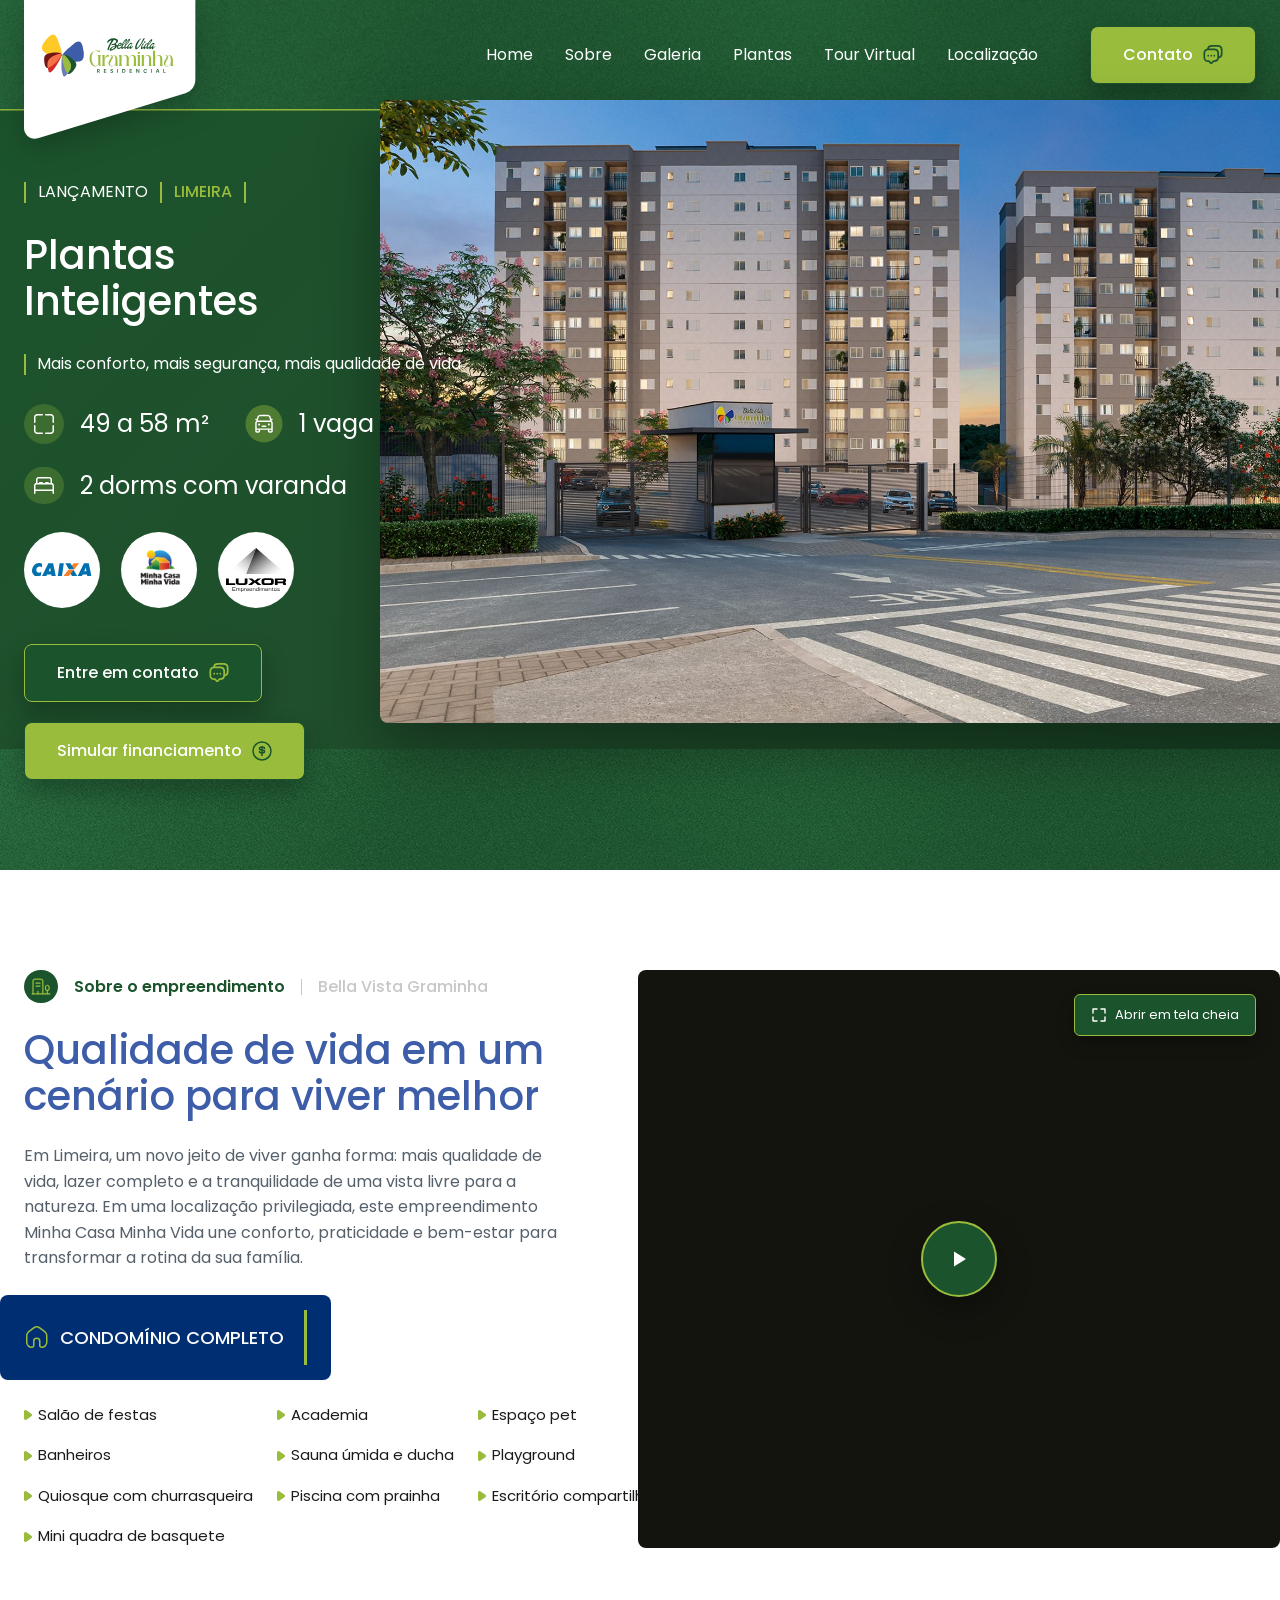
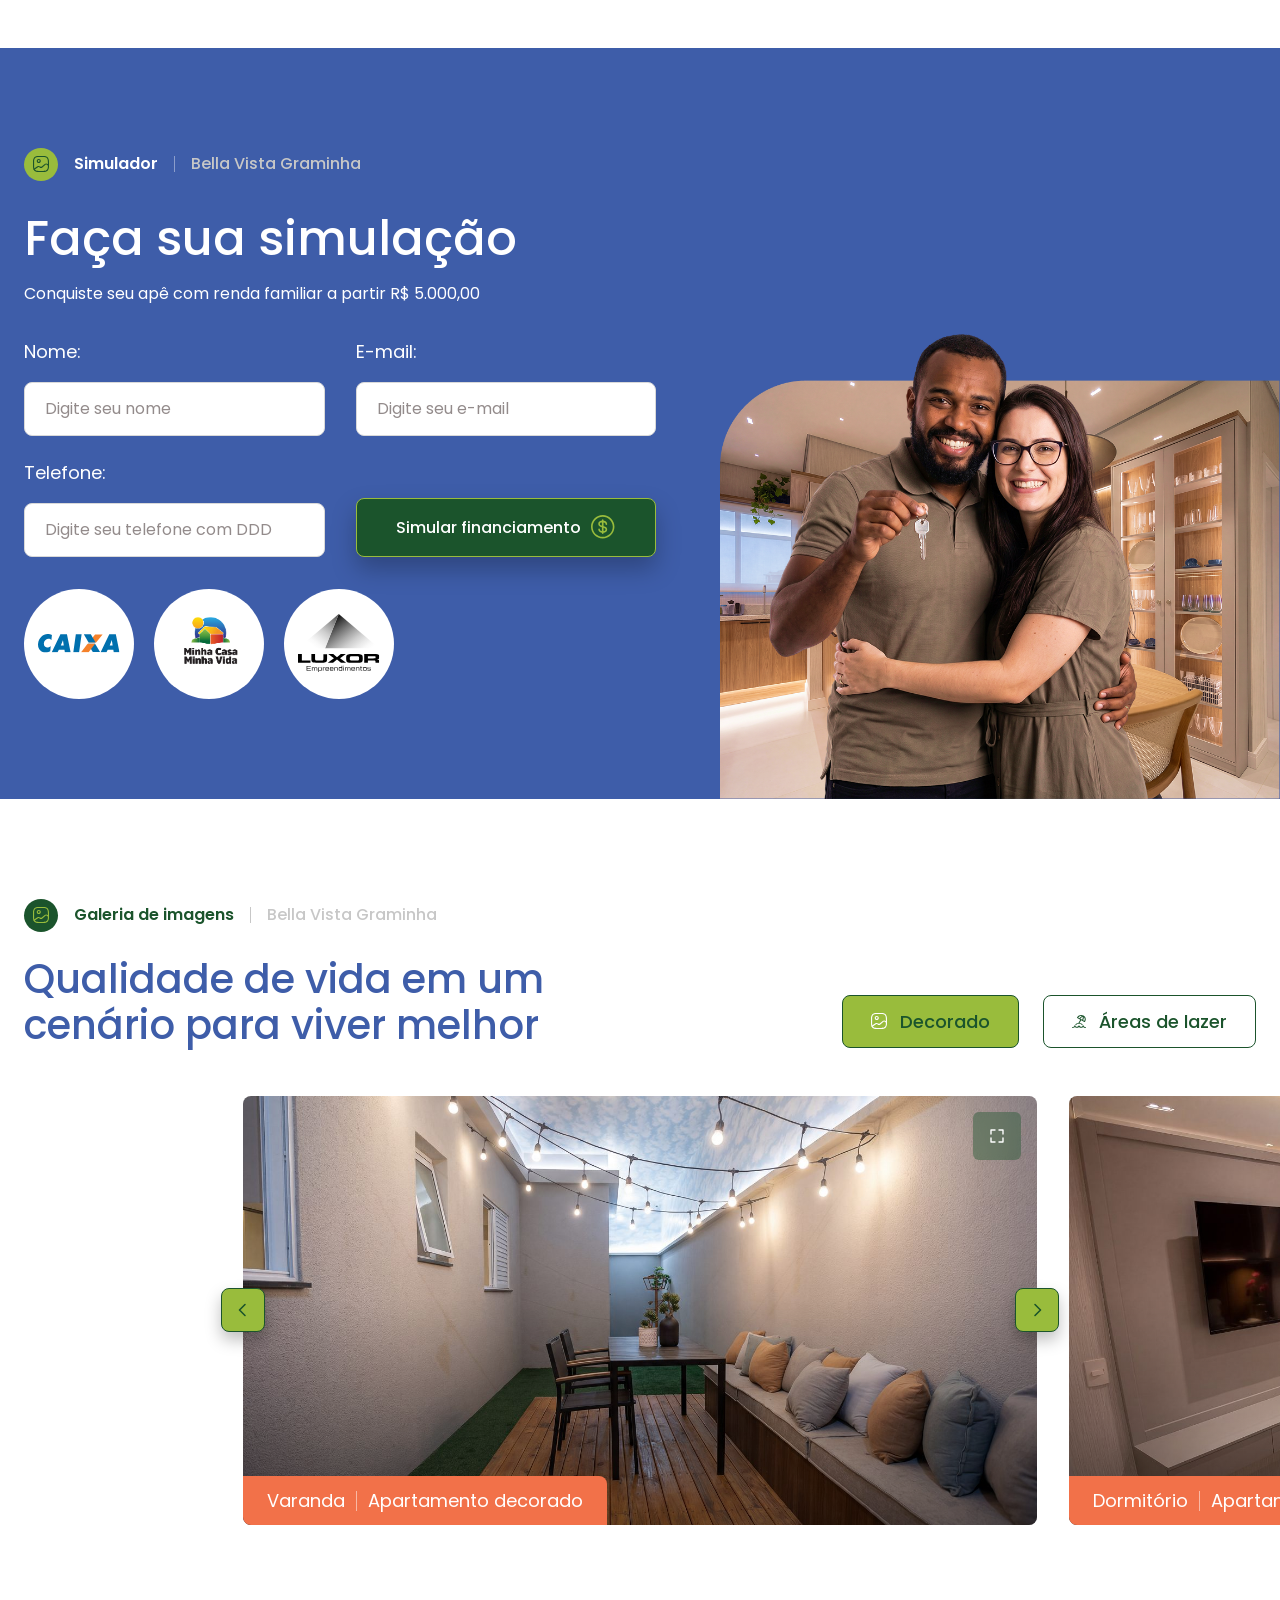
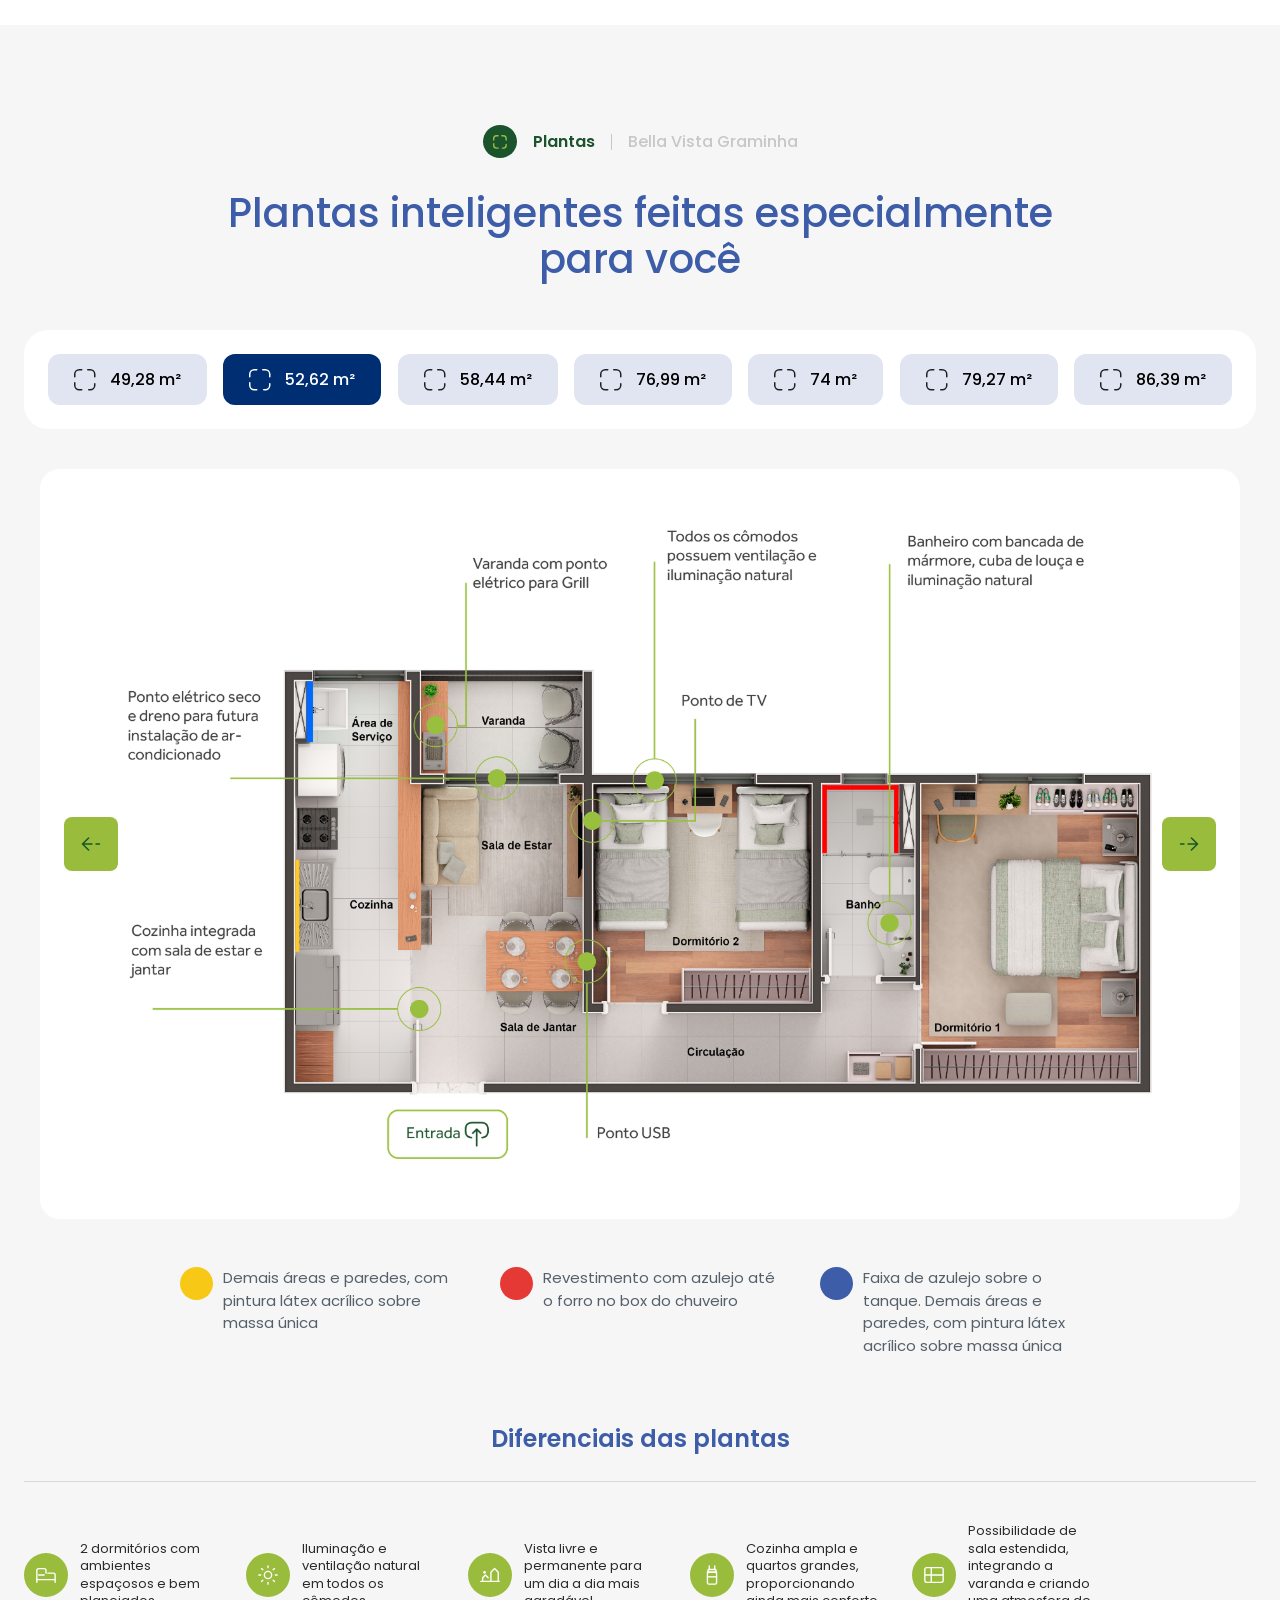
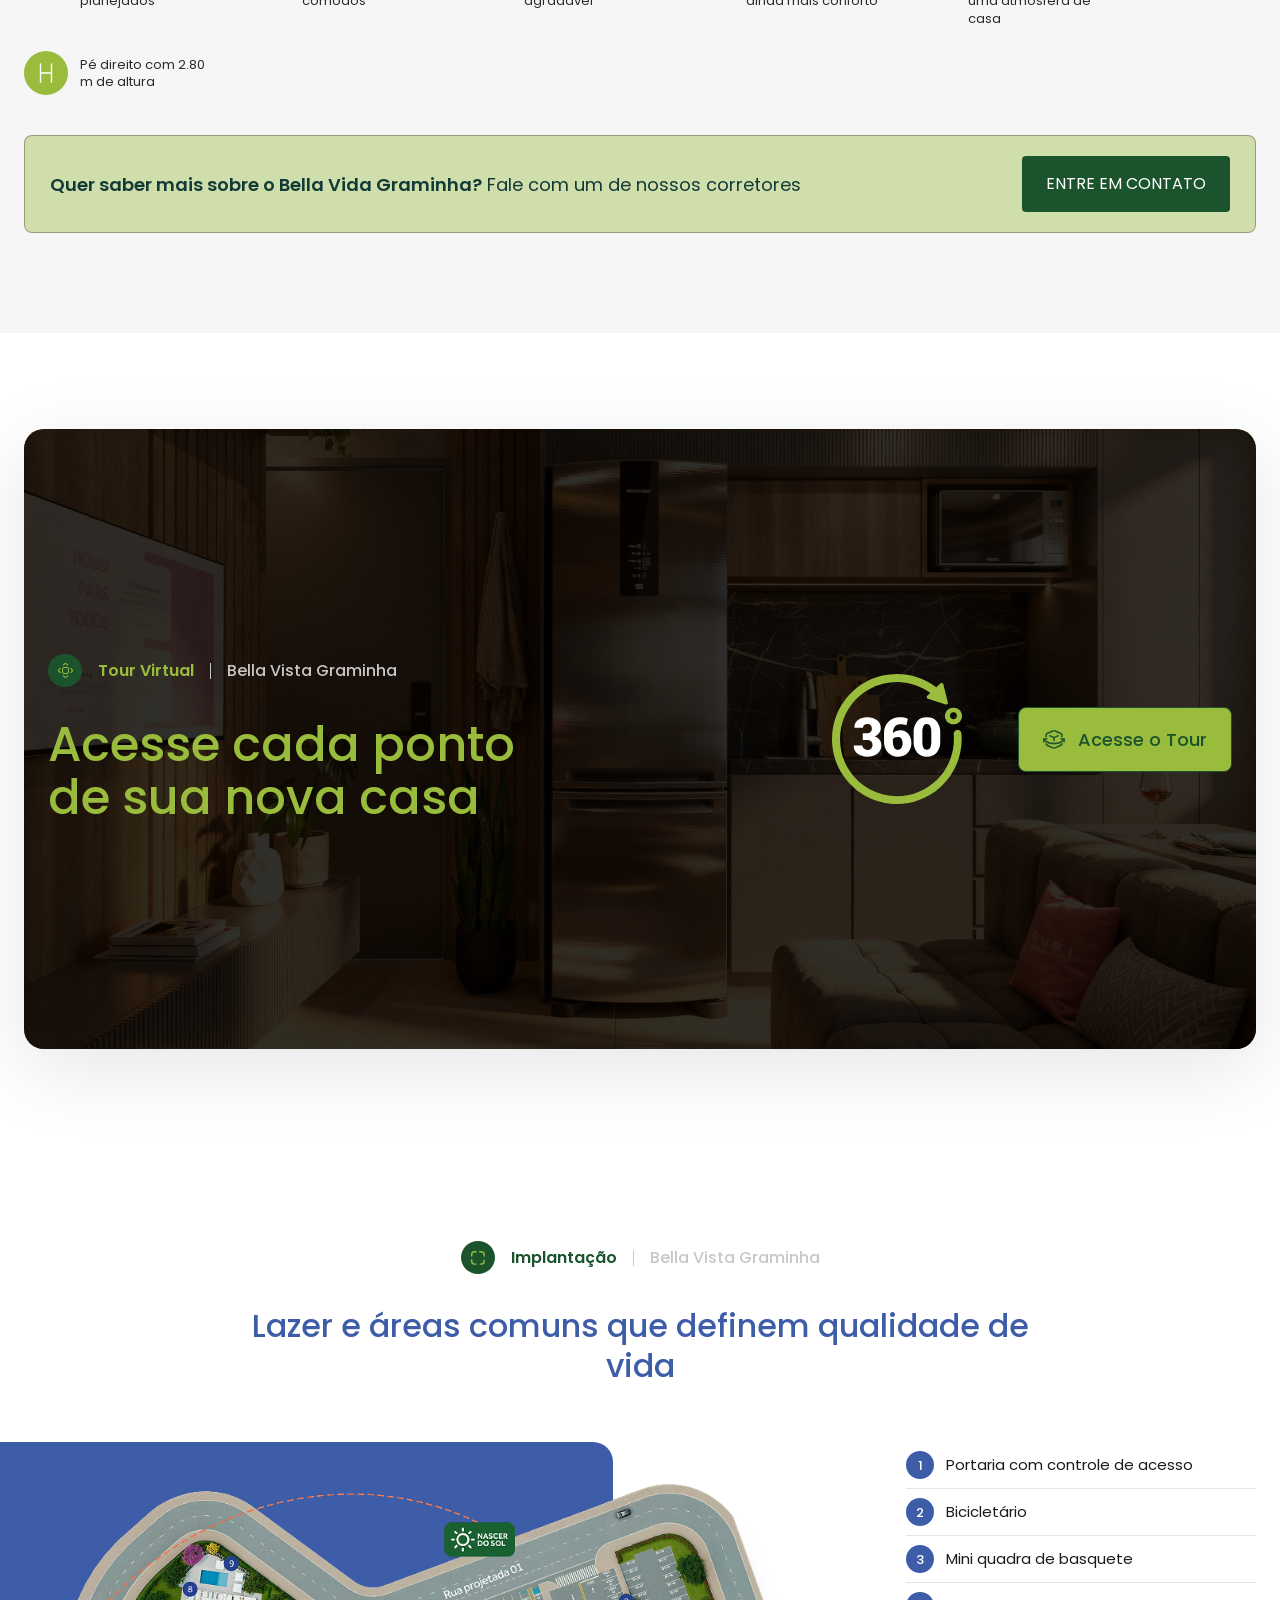
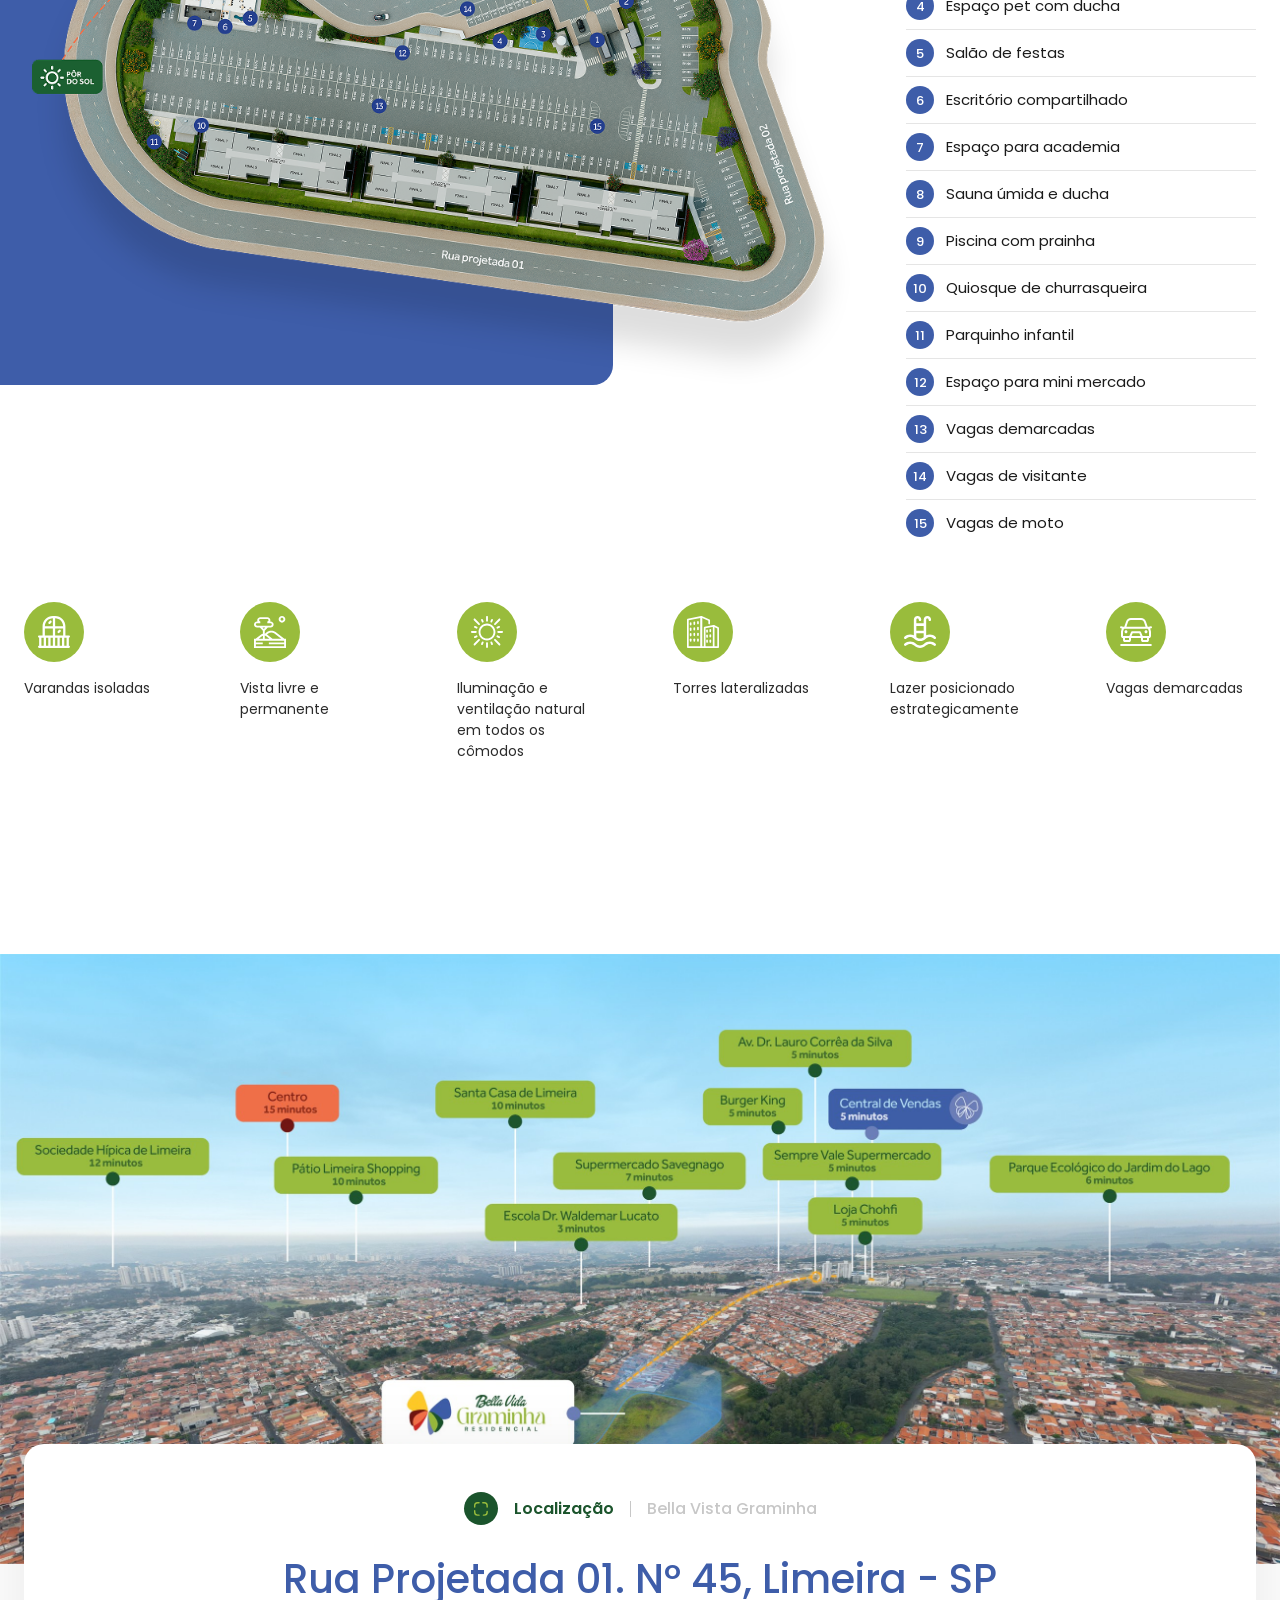
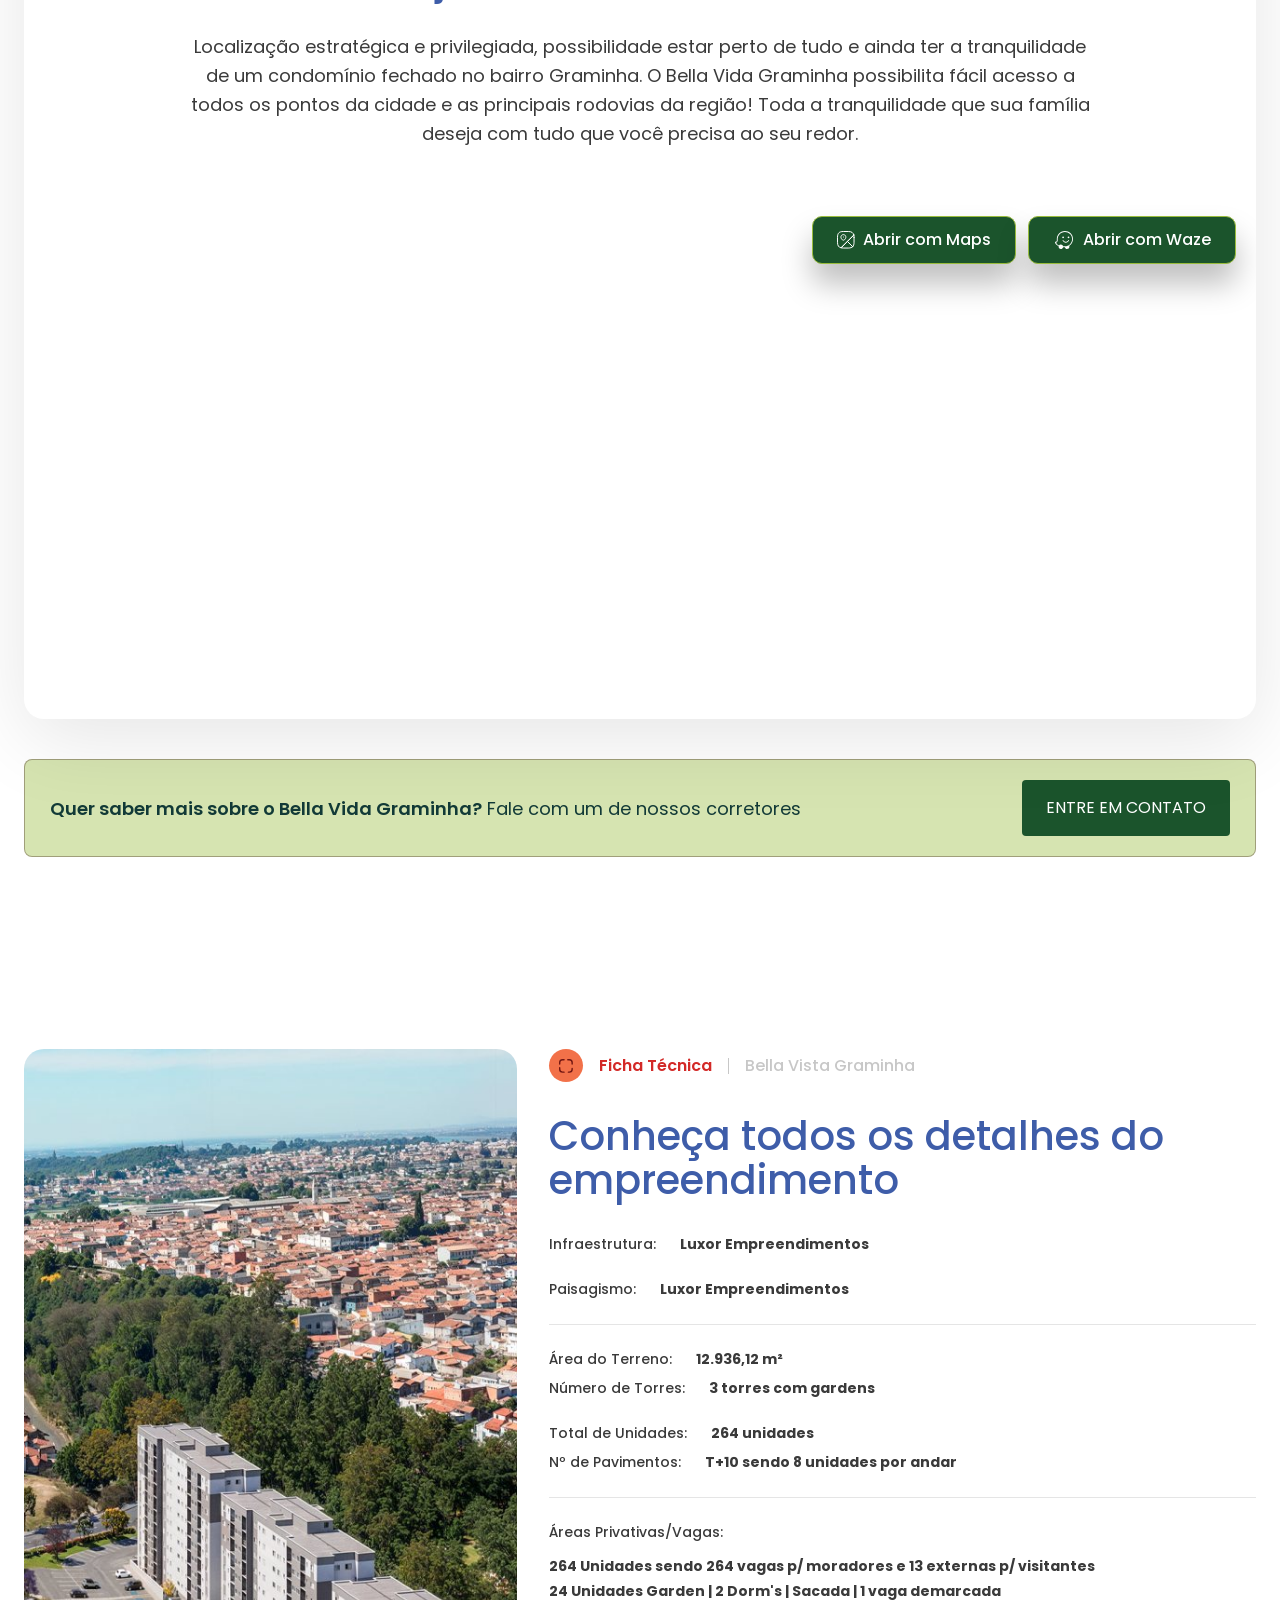
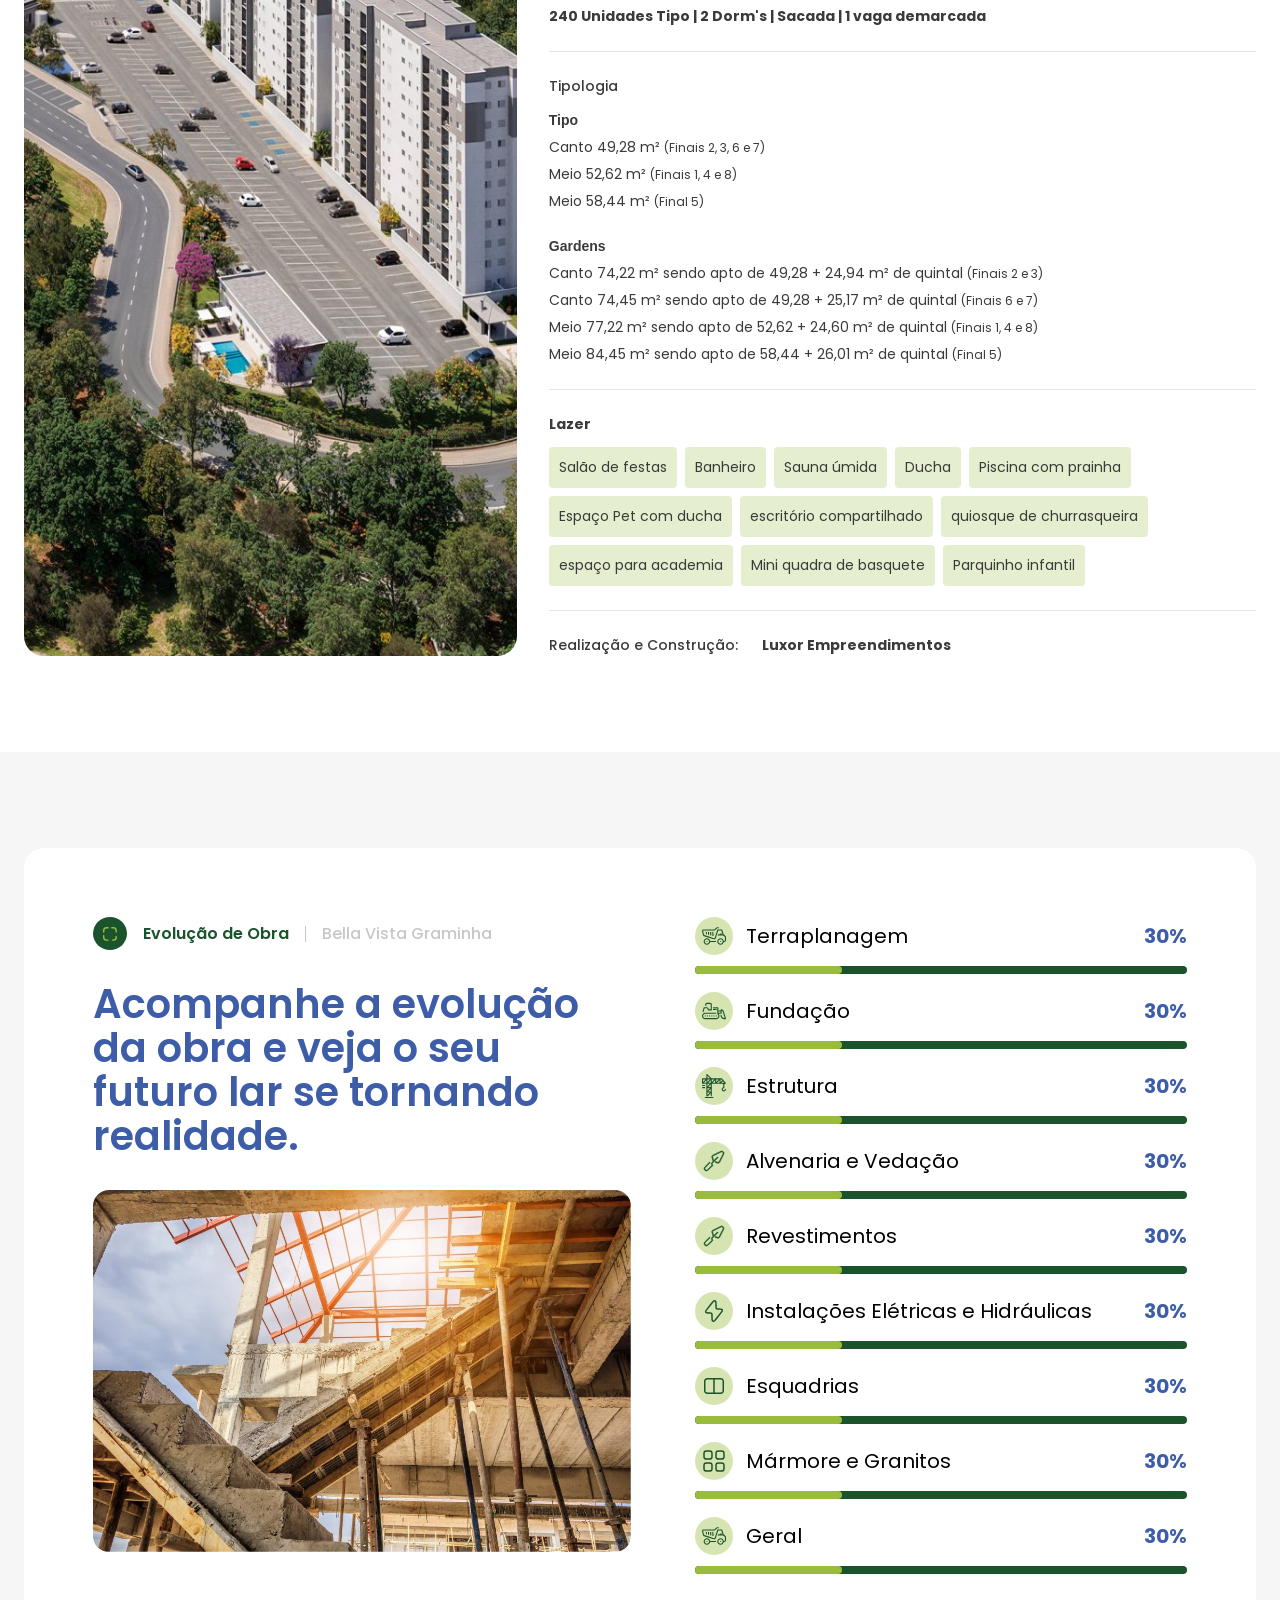
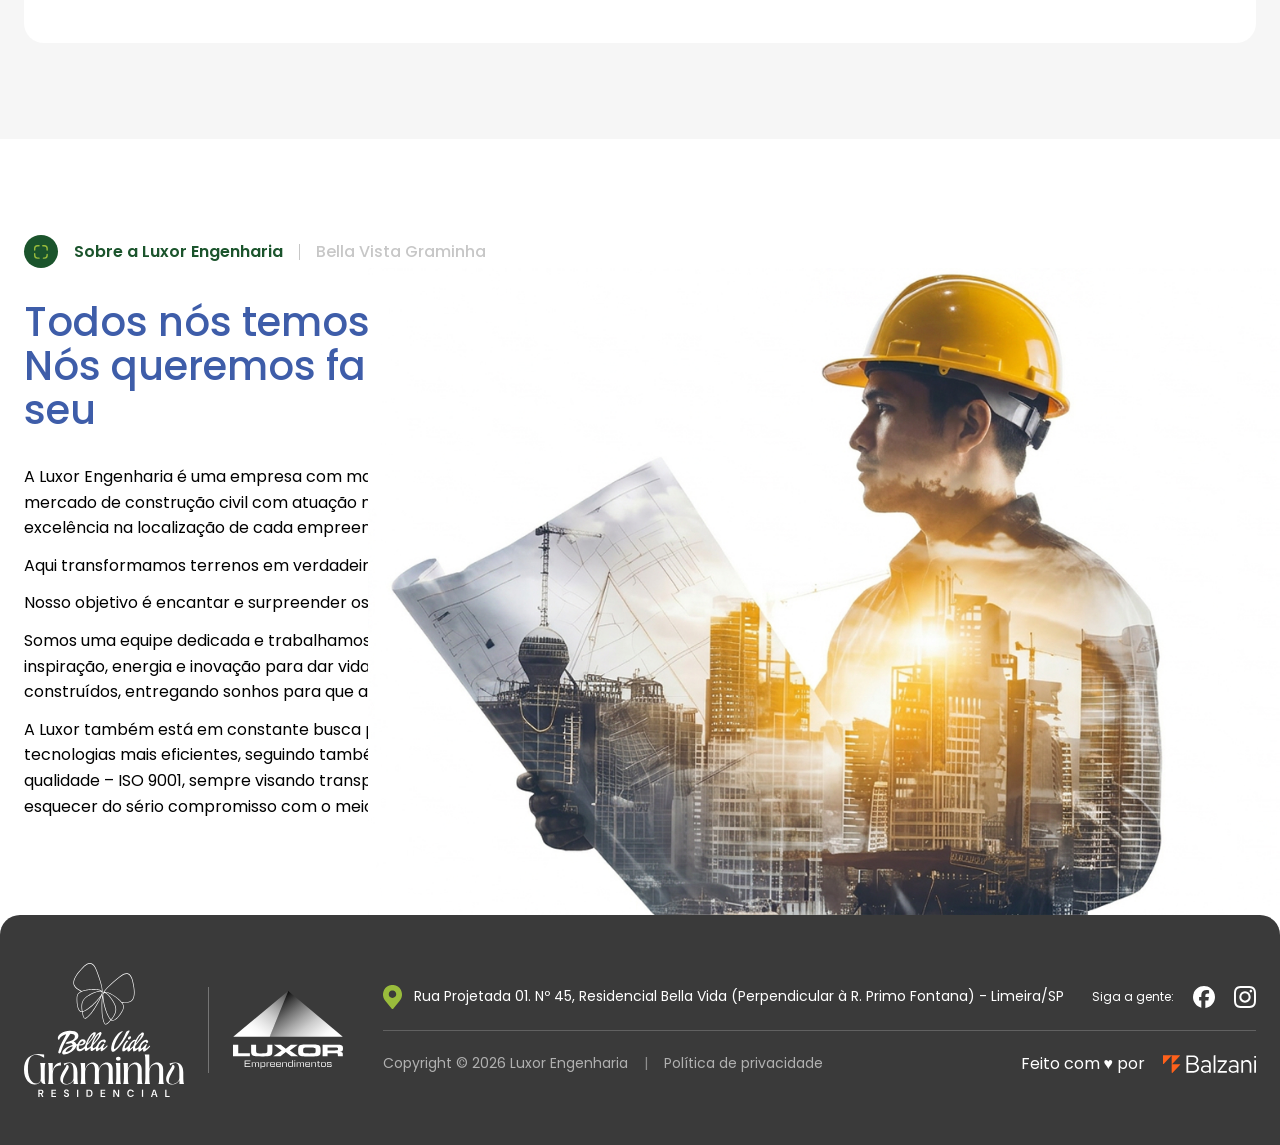
==== teste/index.html @ a383c926 "Move site para pasta teste/ para nao ficar visivel na raiz do dominio Cliente pediu para o site fica" ====
<!DOCTYPE html>
<html lang="pt-BR">
<head>
  <meta charset="UTF-8">
  <meta name="viewport" content="width=device-width, initial-scale=1.0">
  <title>Bella Vista Graminha | Luxor Engenharia</title>
  <meta name="description" content="Bella Vista Graminha - Em Limeira, um novo jeito de viver ganha forma. Empreendimento Minha Casa Minha Vida com lazer completo.">
  <link rel="preconnect" href="https://fonts.googleapis.com">
  <link rel="preconnect" href="https://fonts.gstatic.com" crossorigin>
  <link href="https://fonts.googleapis.com/css2?family=Poppins:wght@400;500;600;700&display=swap" rel="stylesheet">
  <link rel="stylesheet" href="https://use.typekit.net/txp2snz.css">
  <link rel="stylesheet" href="css/main.css?v=136">
</head>
<body>

  <!-- ==================== HEADER ==================== -->
  <header class="site-header" id="header">
    <div class="container header__inner">
      <a href="#home" class="header__logo">
        <img src="assets/img/logo-menu.svg" alt="Bella Vista Graminha Residencial" width="245" height="140">
      </a>

      <nav class="main-nav" id="mainNav">
        <ul class="main-nav__list">
          <li><a href="#home">Home</a></li>
          <li><a href="#sobre">Sobre</a></li>
          <li><a href="#galeria">Galeria</a></li>
          <li><a href="#plantas">Plantas</a></li>
          <li><a href="#tour">Tour Virtual</a></li>
          <li><a href="#localizacao">Localização</a></li>
        </ul>
        <a href="https://wa.me/551926602525" target="_blank" rel="noopener" class="btn btn--primary main-nav__cta">
          Contato
          <img src="assets/icons/icon-arrow-green.svg" alt="" width="20" height="20" class="icon-arrow">
        </a>
      </nav>

      <button class="nav-toggle" id="navToggle" aria-label="Abrir menu" aria-expanded="false" aria-controls="mainNav">
        <span></span>
        <span></span>
        <span></span>
      </button>
    </div>
  </header>

  <!-- ==================== HERO ==================== -->
  <section class="hero" id="home">
    <div class="hero__bg" aria-hidden="true"></div>
    <div class="hero__texture" aria-hidden="true"></div>

    <div class="container hero__inner">
      <div class="hero__content">
        <div class="hero__tags">
          <span class="hero__divider" aria-hidden="true"></span>
          <span class="hero__tag">LANÇAMENTO</span>
          <span class="hero__divider" aria-hidden="true"></span>
          <span class="hero__tag hero__tag--accent">LIMEIRA</span>
          <span class="hero__divider" aria-hidden="true"></span>
        </div>

        <h1 class="hero__title">Plantas<br>Inteligentes</h1>

        <p class="hero__subtitle">
          <span class="hero__divider" aria-hidden="true"></span>
          Mais conforto, mais segurança, mais qualidade de vida
        </p>

        <ul class="hero__features">
          <li class="hero__feature">
            <img src="assets/icons/icon-area.svg" alt="" width="40" height="40">
            <span>49 a 58 m²</span>
          </li>
          <li class="hero__feature">
            <img src="assets/icons/icon-vaga.svg" alt="" width="38" height="38">
            <span>1 vaga</span>
          </li>
          <li class="hero__feature">
            <img src="assets/icons/icon-dorms.svg" alt="" width="40" height="37">
            <span>2 dorms com varanda</span>
          </li>
        </ul>

        <ul class="hero__partners">
          <li class="hero__partner"><img src="assets/icons/logo-caixa.svg" alt="Caixa Econômica Federal"></li>
          <li class="hero__partner"><img src="assets/icons/logo-mcmv.png" alt="Minha Casa Minha Vida"></li>
          <li class="hero__partner"><img src="assets/icons/logo-luxor.svg" alt="Luxor Engenharia"></li>
        </ul>

        <div class="hero__image hero__image--mobile" aria-hidden="true">
          <div class="hero__image-frame">
            <img src="assets/img/hero-building.jpg" alt="">
          </div>
        </div>

        <div class="hero__ctas">
          <a href="https://wa.me/551926602525" target="_blank" rel="noopener" class="btn btn--outline">
            Entre em contato
            <img src="assets/icons/icon-arrow-white.svg" alt="" width="20" height="20">
          </a>
          <a href="#simulador" class="btn btn--primary">
            Simular financiamento
            <svg width="20" height="20" viewBox="0 0 20 20" fill="none" xmlns="http://www.w3.org/2000/svg" aria-hidden="true" style="color: var(--color-green-dark);">
              <circle cx="10" cy="10" r="9" stroke="currentColor" stroke-width="1.5"/>
              <path d="M10 5.5V14.5M12.5 7.5C12.5 6.67 11.38 6 10 6C8.62 6 7.5 6.67 7.5 7.5C7.5 8.33 8.62 9 10 9C11.38 9 12.5 9.67 12.5 10.5C12.5 11.33 11.38 12 10 12C8.62 12 7.5 11.33 7.5 10.5" stroke="currentColor" stroke-width="1.5" stroke-linecap="round"/>
            </svg>
          </a>
        </div>
      </div>

      <div class="hero__image hero__image--desktop">
        <div class="hero__image-frame">
          <img src="assets/img/hero-building.jpg" alt="Fachada do residencial Bella Vista Graminha">
        </div>
      </div>
    </div>
  </section>

  <!-- ==================== SOBRE O EMPREENDIMENTO ==================== -->
  <section class="about" id="sobre">
    <div class="container about__inner">
      <div class="about__content">
        <div class="section-eyebrow">
          <img src="assets/icons/icon-eyebrow-building.svg" alt="" width="34" height="33">
          <span class="section-eyebrow__label">Sobre o empreendimento</span>
          <span class="section-eyebrow__divider" aria-hidden="true"></span>
          <span class="section-eyebrow__project">Bella Vista Graminha</span>
        </div>

        <h2 class="about__title">Qualidade de vida em um cenário para viver melhor</h2>

        <p class="about__text">
          Em Limeira, um novo jeito de viver ganha forma: mais qualidade de vida, lazer completo e a tranquilidade de uma vista livre para a natureza. Em uma localização privilegiada, este empreendimento Minha Casa Minha Vida une conforto, praticidade e bem-estar para transformar a rotina da sua família.
        </p>

        <div class="about__badge">
          <img src="assets/icons/icon-badge-check.svg" alt="" width="22" height="23">
          <span>Condomínio completo</span>
          <span class="about__badge-bar" aria-hidden="true"></span>
        </div>

        <ul class="about__amenities">
          <li><img src="assets/icons/icon-play-bullet.svg" alt="" width="8" height="10"><span>Salão de festas</span></li>
          <li><img src="assets/icons/icon-play-bullet.svg" alt="" width="8" height="10"><span>Academia</span></li>
          <li><img src="assets/icons/icon-play-bullet.svg" alt="" width="8" height="10"><span>Espaço pet</span></li>
          <li><img src="assets/icons/icon-play-bullet.svg" alt="" width="8" height="10"><span>Banheiros</span></li>
          <li><img src="assets/icons/icon-play-bullet.svg" alt="" width="8" height="10"><span>Sauna úmida e ducha</span></li>
          <li><img src="assets/icons/icon-play-bullet.svg" alt="" width="8" height="10"><span>Playground</span></li>
          <li><img src="assets/icons/icon-play-bullet.svg" alt="" width="8" height="10"><span>Quiosque com churrasqueira</span></li>
          <li><img src="assets/icons/icon-play-bullet.svg" alt="" width="8" height="10"><span>Piscina com prainha</span></li>
          <li><img src="assets/icons/icon-play-bullet.svg" alt="" width="8" height="10"><span>Escritório compartilhado</span></li>
          <li><img src="assets/icons/icon-play-bullet.svg" alt="" width="8" height="10"><span>Mini quadra de basquete</span></li>
        </ul>
      </div>

      <div class="about__media">
        <div class="about__image-placeholder" id="aboutVideo" data-video-src="https://drive.google.com/file/d/1IzDiwk-Nik58ZC8fZ77jVhorAgruGKMu/preview" role="img" aria-label="Vídeo institucional do empreendimento">
          <button type="button" class="about__play-btn" aria-label="Reproduzir vídeo">
            <svg width="26" height="26" viewBox="0 0 26 26" fill="none" xmlns="http://www.w3.org/2000/svg" aria-hidden="true">
              <path d="M8 5.5L20 13L8 20.5V5.5Z" fill="currentColor"/>
            </svg>
          </button>
          <button type="button" class="about__fullscreen-btn">
            <svg width="16" height="16" viewBox="0 0 16 16" fill="none" xmlns="http://www.w3.org/2000/svg" aria-hidden="true">
              <path d="M6 2H2v4M10 2h4v4M6 14H2v-4M10 14h4v-4" stroke="currentColor" stroke-width="1.4" stroke-linecap="round" stroke-linejoin="round"/>
            </svg>
            Abrir em tela cheia
          </button>
        </div>
      </div>
    </div>
  </section>

  <!-- ==================== SIMULADOR ==================== -->
  <section class="simulador" id="simulador">
    <div class="container simulador__inner">
      <div class="simulador__content">
        <div class="section-eyebrow section-eyebrow--light">
          <span class="section-eyebrow__icon section-eyebrow__icon--light-green">
            <img src="assets/icons/icon-simulador-eyebrow.svg" alt="" width="16" height="16">
          </span>
          <span class="section-eyebrow__label">Simulador</span>
          <span class="section-eyebrow__divider" aria-hidden="true"></span>
          <span class="section-eyebrow__project">Bella Vista Graminha</span>
        </div>

        <h2 class="simulador__title">Faça sua simulação</h2>
        <p class="simulador__subtitle">Conquiste seu apê com renda familiar a partir R$ 5.000,00</p>

        <form class="simulador__form">
          <div class="simulador__field">
            <label for="sim-nome">Nome:</label>
            <input type="text" id="sim-nome" name="nome" placeholder="Digite seu nome">
          </div>
          <div class="simulador__field">
            <label for="sim-email">E-mail:</label>
            <input type="email" id="sim-email" name="email" placeholder="Digite seu e-mail">
          </div>
          <div class="simulador__field">
            <label for="sim-telefone">Telefone:</label>
            <input type="tel" id="sim-telefone" name="telefone" placeholder="Digite seu telefone com DDD">
          </div>
          <button type="submit" class="btn btn--outline simulador__submit">
            Simular financiamento
            <img src="assets/icons/icon-simulador-submit.svg" alt="" width="24" height="24">
          </button>
        </form>

        <ul class="simulador__partners">
          <li class="simulador__partner"><img src="assets/icons/logo-caixa-2.svg" alt="Caixa Econômica Federal"></li>
          <li class="simulador__partner"><img src="assets/icons/logo-mcmv-2.png" alt="Minha Casa Minha Vida"></li>
          <li class="simulador__partner"><img src="assets/icons/logo-luxor-2.svg" alt="Luxor Engenharia"></li>
        </ul>
      </div>

      <div class="simulador__media">
        <img class="simulador__media-bg" src="assets/img/simulador-composite.png" alt="Casal feliz segurando as chaves do novo apartamento, com o interior decorado do Bella Vista Graminha ao fundo">
      </div>
    </div>
  </section>

  <!-- ==================== GALERIA DE IMAGENS ==================== -->
  <section class="galeria" id="galeria">
    <div class="container">
      <div class="galeria__header">
        <div class="galeria__intro">
          <div class="section-eyebrow">
            <span class="section-eyebrow__icon section-eyebrow__icon--dark-green">
              <img src="assets/icons/icon-galeria-eyebrow.svg" alt="" width="16" height="16">
            </span>
            <span class="section-eyebrow__label">Galeria de imagens</span>
            <span class="section-eyebrow__divider" aria-hidden="true"></span>
            <span class="section-eyebrow__project">Bella Vista Graminha</span>
          </div>

          <h2 class="galeria__title">Qualidade de vida em um cenário para viver melhor</h2>
        </div>

        <div class="galeria__tabs">
          <button type="button" class="galeria__tab galeria__tab--active" data-gallery="decorado">
            <img src="assets/icons/icon-galeria-eyebrow.svg" alt="" width="16" height="16">
            Decorado
          </button>
          <button type="button" class="galeria__tab" data-gallery="lazer">
            <img src="assets/icons/icon-tab-lazer.svg" alt="" width="14" height="13">
            Áreas de lazer
          </button>
        </div>
      </div>
    </div>

      <div class="galeria__carousel">
        <div class="galeria__track galeria__track--active" id="galeriaTrackDecorado" data-gallery="decorado">
          <div class="galeria__card">
            <img src="assets/img/galeria-decorado-varanda-01.jpg" alt="Varanda decorada do apartamento Bella Vista Graminha">
            <div class="galeria__card-overlay" aria-hidden="true"></div>
            <button type="button" class="galeria__card-expand" aria-label="Ampliar imagem">
              <svg width="16" height="16" viewBox="0 0 16 16" fill="none" xmlns="http://www.w3.org/2000/svg" aria-hidden="true">
                <path d="M6 2H2v4M10 2h4v4M6 14H2v-4M10 14h4v-4" stroke="currentColor" stroke-width="1.4" stroke-linecap="round" stroke-linejoin="round"/>
              </svg>
            </button>
            <div class="galeria__card-badge">
              <span>Varanda</span>
              <span class="galeria__card-badge-divider" aria-hidden="true"></span>
              <span>Apartamento decorado</span>
            </div>
          </div>

          <div class="galeria__card">
            <img src="assets/img/galeria-decorado-suite-01.jpg" alt="Dormitório decorado do apartamento Bella Vista Graminha">
            <div class="galeria__card-overlay" aria-hidden="true"></div>
            <button type="button" class="galeria__card-expand" aria-label="Ampliar imagem">
              <svg width="16" height="16" viewBox="0 0 16 16" fill="none" xmlns="http://www.w3.org/2000/svg" aria-hidden="true">
                <path d="M6 2H2v4M10 2h4v4M6 14H2v-4M10 14h4v-4" stroke="currentColor" stroke-width="1.4" stroke-linecap="round" stroke-linejoin="round"/>
              </svg>
            </button>
            <div class="galeria__card-badge">
              <span>Dormitório</span>
              <span class="galeria__card-badge-divider" aria-hidden="true"></span>
              <span>Apartamento decorado</span>
            </div>
          </div>

          <div class="galeria__card">
            <img src="assets/img/galeria-decorado-suite-02.jpg" alt="Dormitório decorado do apartamento Bella Vista Graminha">
            <div class="galeria__card-overlay" aria-hidden="true"></div>
            <button type="button" class="galeria__card-expand" aria-label="Ampliar imagem">
              <svg width="16" height="16" viewBox="0 0 16 16" fill="none" xmlns="http://www.w3.org/2000/svg" aria-hidden="true">
                <path d="M6 2H2v4M10 2h4v4M6 14H2v-4M10 14h4v-4" stroke="currentColor" stroke-width="1.4" stroke-linecap="round" stroke-linejoin="round"/>
              </svg>
            </button>
            <div class="galeria__card-badge">
              <span>Dormitório</span>
              <span class="galeria__card-badge-divider" aria-hidden="true"></span>
              <span>Apartamento decorado</span>
            </div>
          </div>

          <div class="galeria__card">
            <img src="assets/img/galeria-decorado-sala-cozinha-01.jpg" alt="Sala e cozinha integradas do apartamento Bella Vista Graminha">
            <div class="galeria__card-overlay" aria-hidden="true"></div>
            <button type="button" class="galeria__card-expand" aria-label="Ampliar imagem">
              <svg width="16" height="16" viewBox="0 0 16 16" fill="none" xmlns="http://www.w3.org/2000/svg" aria-hidden="true">
                <path d="M6 2H2v4M10 2h4v4M6 14H2v-4M10 14h4v-4" stroke="currentColor" stroke-width="1.4" stroke-linecap="round" stroke-linejoin="round"/>
              </svg>
            </button>
            <div class="galeria__card-badge">
              <span>Sala e cozinha</span>
              <span class="galeria__card-badge-divider" aria-hidden="true"></span>
              <span>Apartamento decorado</span>
            </div>
          </div>

          <div class="galeria__card">
            <img src="assets/img/galeria-decorado-quarto-infantil-01.jpg" alt="Quarto infantil decorado do apartamento Bella Vista Graminha">
            <div class="galeria__card-overlay" aria-hidden="true"></div>
            <button type="button" class="galeria__card-expand" aria-label="Ampliar imagem">
              <svg width="16" height="16" viewBox="0 0 16 16" fill="none" xmlns="http://www.w3.org/2000/svg" aria-hidden="true">
                <path d="M6 2H2v4M10 2h4v4M6 14H2v-4M10 14h4v-4" stroke="currentColor" stroke-width="1.4" stroke-linecap="round" stroke-linejoin="round"/>
              </svg>
            </button>
            <div class="galeria__card-badge">
              <span>Quarto infantil</span>
              <span class="galeria__card-badge-divider" aria-hidden="true"></span>
              <span>Apartamento decorado</span>
            </div>
          </div>

          <div class="galeria__card">
            <img src="assets/img/galeria-decorado-cozinha-01.jpg" alt="Cozinha decorada do apartamento Bella Vista Graminha">
            <div class="galeria__card-overlay" aria-hidden="true"></div>
            <button type="button" class="galeria__card-expand" aria-label="Ampliar imagem">
              <svg width="16" height="16" viewBox="0 0 16 16" fill="none" xmlns="http://www.w3.org/2000/svg" aria-hidden="true">
                <path d="M6 2H2v4M10 2h4v4M6 14H2v-4M10 14h4v-4" stroke="currentColor" stroke-width="1.4" stroke-linecap="round" stroke-linejoin="round"/>
              </svg>
            </button>
            <div class="galeria__card-badge">
              <span>Cozinha</span>
              <span class="galeria__card-badge-divider" aria-hidden="true"></span>
              <span>Apartamento decorado</span>
            </div>
          </div>

          <div class="galeria__card">
            <img src="assets/img/galeria-decorado-sala-jantar-01.jpg" alt="Sala de jantar decorada do apartamento Bella Vista Graminha">
            <div class="galeria__card-overlay" aria-hidden="true"></div>
            <button type="button" class="galeria__card-expand" aria-label="Ampliar imagem">
              <svg width="16" height="16" viewBox="0 0 16 16" fill="none" xmlns="http://www.w3.org/2000/svg" aria-hidden="true">
                <path d="M6 2H2v4M10 2h4v4M6 14H2v-4M10 14h4v-4" stroke="currentColor" stroke-width="1.4" stroke-linecap="round" stroke-linejoin="round"/>
              </svg>
            </button>
            <div class="galeria__card-badge">
              <span>Sala de jantar</span>
              <span class="galeria__card-badge-divider" aria-hidden="true"></span>
              <span>Apartamento decorado</span>
            </div>
          </div>

          <div class="galeria__card">
            <img src="assets/img/galeria-decorado-banheiro-01.jpg" alt="Banheiro decorado do apartamento Bella Vista Graminha">
            <div class="galeria__card-overlay" aria-hidden="true"></div>
            <button type="button" class="galeria__card-expand" aria-label="Ampliar imagem">
              <svg width="16" height="16" viewBox="0 0 16 16" fill="none" xmlns="http://www.w3.org/2000/svg" aria-hidden="true">
                <path d="M6 2H2v4M10 2h4v4M6 14H2v-4M10 14h4v-4" stroke="currentColor" stroke-width="1.4" stroke-linecap="round" stroke-linejoin="round"/>
              </svg>
            </button>
            <div class="galeria__card-badge">
              <span>Banheiro</span>
              <span class="galeria__card-badge-divider" aria-hidden="true"></span>
              <span>Apartamento decorado</span>
            </div>
          </div>

          <div class="galeria__card">
            <img src="assets/img/galeria-decorado-varanda-gourmet-01.jpg" alt="Varanda gourmet decorada do apartamento Bella Vista Graminha">
            <div class="galeria__card-overlay" aria-hidden="true"></div>
            <button type="button" class="galeria__card-expand" aria-label="Ampliar imagem">
              <svg width="16" height="16" viewBox="0 0 16 16" fill="none" xmlns="http://www.w3.org/2000/svg" aria-hidden="true">
                <path d="M6 2H2v4M10 2h4v4M6 14H2v-4M10 14h4v-4" stroke="currentColor" stroke-width="1.4" stroke-linecap="round" stroke-linejoin="round"/>
              </svg>
            </button>
            <div class="galeria__card-badge">
              <span>Varanda gourmet</span>
              <span class="galeria__card-badge-divider" aria-hidden="true"></span>
              <span>Apartamento decorado</span>
            </div>
          </div>

          <div class="galeria__card">
            <img src="assets/img/galeria-decorado-sala-jantar-02.jpg" alt="Sala de jantar decorada do apartamento Bella Vista Graminha">
            <div class="galeria__card-overlay" aria-hidden="true"></div>
            <button type="button" class="galeria__card-expand" aria-label="Ampliar imagem">
              <svg width="16" height="16" viewBox="0 0 16 16" fill="none" xmlns="http://www.w3.org/2000/svg" aria-hidden="true">
                <path d="M6 2H2v4M10 2h4v4M6 14H2v-4M10 14h4v-4" stroke="currentColor" stroke-width="1.4" stroke-linecap="round" stroke-linejoin="round"/>
              </svg>
            </button>
            <div class="galeria__card-badge">
              <span>Sala de jantar</span>
              <span class="galeria__card-badge-divider" aria-hidden="true"></span>
              <span>Apartamento decorado</span>
            </div>
          </div>

          <div class="galeria__card">
            <img src="assets/img/galeria-decorado-quarto-infantil-02.jpg" alt="Quarto infantil decorado do apartamento Bella Vista Graminha">
            <div class="galeria__card-overlay" aria-hidden="true"></div>
            <button type="button" class="galeria__card-expand" aria-label="Ampliar imagem">
              <svg width="16" height="16" viewBox="0 0 16 16" fill="none" xmlns="http://www.w3.org/2000/svg" aria-hidden="true">
                <path d="M6 2H2v4M10 2h4v4M6 14H2v-4M10 14h4v-4" stroke="currentColor" stroke-width="1.4" stroke-linecap="round" stroke-linejoin="round"/>
              </svg>
            </button>
            <div class="galeria__card-badge">
              <span>Quarto infantil</span>
              <span class="galeria__card-badge-divider" aria-hidden="true"></span>
              <span>Apartamento decorado</span>
            </div>
          </div>
        </div>

        <div class="galeria__track" id="galeriaTrackLazer" data-gallery="lazer">
          <div class="galeria__card">
            <img src="assets/img/galeria-lazer-vista-aerea.jpg" alt="Vista aérea do condomínio Bella Vista Graminha">
            <div class="galeria__card-overlay" aria-hidden="true"></div>
            <button type="button" class="galeria__card-expand" aria-label="Ampliar imagem">
              <svg width="16" height="16" viewBox="0 0 16 16" fill="none" xmlns="http://www.w3.org/2000/svg" aria-hidden="true">
                <path d="M6 2H2v4M10 2h4v4M6 14H2v-4M10 14h4v-4" stroke="currentColor" stroke-width="1.4" stroke-linecap="round" stroke-linejoin="round"/>
              </svg>
            </button>
            <div class="galeria__card-badge">
              <span>Vista aérea</span>
              <span class="galeria__card-badge-divider" aria-hidden="true"></span>
              <span>Perspectiva ilustrada</span>
            </div>
          </div>

          <div class="galeria__card">
            <img src="assets/img/galeria-lazer-fachada-noite-01.jpg" alt="Fachada iluminada à noite do condomínio Bella Vista Graminha">
            <div class="galeria__card-overlay" aria-hidden="true"></div>
            <button type="button" class="galeria__card-expand" aria-label="Ampliar imagem">
              <svg width="16" height="16" viewBox="0 0 16 16" fill="none" xmlns="http://www.w3.org/2000/svg" aria-hidden="true">
                <path d="M6 2H2v4M10 2h4v4M6 14H2v-4M10 14h4v-4" stroke="currentColor" stroke-width="1.4" stroke-linecap="round" stroke-linejoin="round"/>
              </svg>
            </button>
            <div class="galeria__card-badge">
              <span>Fachada</span>
              <span class="galeria__card-badge-divider" aria-hidden="true"></span>
              <span>Perspectiva ilustrada</span>
            </div>
          </div>

          <div class="galeria__card">
            <img src="assets/img/galeria-lazer-fachada-noite-02.jpg" alt="Fachada iluminada à noite do condomínio Bella Vista Graminha">
            <div class="galeria__card-overlay" aria-hidden="true"></div>
            <button type="button" class="galeria__card-expand" aria-label="Ampliar imagem">
              <svg width="16" height="16" viewBox="0 0 16 16" fill="none" xmlns="http://www.w3.org/2000/svg" aria-hidden="true">
                <path d="M6 2H2v4M10 2h4v4M6 14H2v-4M10 14h4v-4" stroke="currentColor" stroke-width="1.4" stroke-linecap="round" stroke-linejoin="round"/>
              </svg>
            </button>
            <div class="galeria__card-badge">
              <span>Fachada</span>
              <span class="galeria__card-badge-divider" aria-hidden="true"></span>
              <span>Perspectiva ilustrada</span>
            </div>
          </div>

          <div class="galeria__card">
            <img src="assets/img/galeria-lazer-portaria.jpg" alt="Portaria do condomínio Bella Vista Graminha">
            <div class="galeria__card-overlay" aria-hidden="true"></div>
            <button type="button" class="galeria__card-expand" aria-label="Ampliar imagem">
              <svg width="16" height="16" viewBox="0 0 16 16" fill="none" xmlns="http://www.w3.org/2000/svg" aria-hidden="true">
                <path d="M6 2H2v4M10 2h4v4M6 14H2v-4M10 14h4v-4" stroke="currentColor" stroke-width="1.4" stroke-linecap="round" stroke-linejoin="round"/>
              </svg>
            </button>
            <div class="galeria__card-badge">
              <span>Portaria</span>
              <span class="galeria__card-badge-divider" aria-hidden="true"></span>
              <span>Perspectiva ilustrada</span>
            </div>
          </div>

          <div class="galeria__card">
            <img src="assets/img/galeria-lazer-piscina.jpg" alt="Piscina com prainha do condomínio Bella Vista Graminha">
            <div class="galeria__card-overlay" aria-hidden="true"></div>
            <button type="button" class="galeria__card-expand" aria-label="Ampliar imagem">
              <svg width="16" height="16" viewBox="0 0 16 16" fill="none" xmlns="http://www.w3.org/2000/svg" aria-hidden="true">
                <path d="M6 2H2v4M10 2h4v4M6 14H2v-4M10 14h4v-4" stroke="currentColor" stroke-width="1.4" stroke-linecap="round" stroke-linejoin="round"/>
              </svg>
            </button>
            <div class="galeria__card-badge">
              <span>Piscina com prainha</span>
              <span class="galeria__card-badge-divider" aria-hidden="true"></span>
              <span>Perspectiva ilustrada</span>
            </div>
          </div>

          <div class="galeria__card">
            <img src="assets/img/galeria-lazer-playground.jpg" alt="Parquinho infantil do condomínio Bella Vista Graminha">
            <div class="galeria__card-overlay" aria-hidden="true"></div>
            <button type="button" class="galeria__card-expand" aria-label="Ampliar imagem">
              <svg width="16" height="16" viewBox="0 0 16 16" fill="none" xmlns="http://www.w3.org/2000/svg" aria-hidden="true">
                <path d="M6 2H2v4M10 2h4v4M6 14H2v-4M10 14h4v-4" stroke="currentColor" stroke-width="1.4" stroke-linecap="round" stroke-linejoin="round"/>
              </svg>
            </button>
            <div class="galeria__card-badge">
              <span>Parquinho infantil</span>
              <span class="galeria__card-badge-divider" aria-hidden="true"></span>
              <span>Perspectiva ilustrada</span>
            </div>
          </div>

          <div class="galeria__card">
            <img src="assets/img/galeria-lazer-quadra.jpg" alt="Mini quadra de basquete do condomínio Bella Vista Graminha">
            <div class="galeria__card-overlay" aria-hidden="true"></div>
            <button type="button" class="galeria__card-expand" aria-label="Ampliar imagem">
              <svg width="16" height="16" viewBox="0 0 16 16" fill="none" xmlns="http://www.w3.org/2000/svg" aria-hidden="true">
                <path d="M6 2H2v4M10 2h4v4M6 14H2v-4M10 14h4v-4" stroke="currentColor" stroke-width="1.4" stroke-linecap="round" stroke-linejoin="round"/>
              </svg>
            </button>
            <div class="galeria__card-badge">
              <span>Mini quadra de basquete</span>
              <span class="galeria__card-badge-divider" aria-hidden="true"></span>
              <span>Perspectiva ilustrada</span>
            </div>
          </div>

          <div class="galeria__card">
            <img src="assets/img/galeria-lazer-academia.jpg" alt="Academia do condomínio Bella Vista Graminha">
            <div class="galeria__card-overlay" aria-hidden="true"></div>
            <button type="button" class="galeria__card-expand" aria-label="Ampliar imagem">
              <svg width="16" height="16" viewBox="0 0 16 16" fill="none" xmlns="http://www.w3.org/2000/svg" aria-hidden="true">
                <path d="M6 2H2v4M10 2h4v4M6 14H2v-4M10 14h4v-4" stroke="currentColor" stroke-width="1.4" stroke-linecap="round" stroke-linejoin="round"/>
              </svg>
            </button>
            <div class="galeria__card-badge">
              <span>Espaço para academia</span>
              <span class="galeria__card-badge-divider" aria-hidden="true"></span>
              <span>Perspectiva ilustrada</span>
            </div>
          </div>

          <div class="galeria__card">
            <img src="assets/img/galeria-lazer-salao-festas.jpg" alt="Salão de festas do condomínio Bella Vista Graminha">
            <div class="galeria__card-overlay" aria-hidden="true"></div>
            <button type="button" class="galeria__card-expand" aria-label="Ampliar imagem">
              <svg width="16" height="16" viewBox="0 0 16 16" fill="none" xmlns="http://www.w3.org/2000/svg" aria-hidden="true">
                <path d="M6 2H2v4M10 2h4v4M6 14H2v-4M10 14h4v-4" stroke="currentColor" stroke-width="1.4" stroke-linecap="round" stroke-linejoin="round"/>
              </svg>
            </button>
            <div class="galeria__card-badge">
              <span>Salão de festas</span>
              <span class="galeria__card-badge-divider" aria-hidden="true"></span>
              <span>Perspectiva ilustrada</span>
            </div>
          </div>

          <div class="galeria__card">
            <img src="assets/img/galeria-lazer-quiosque.jpg" alt="Quiosque de churrasqueira do condomínio Bella Vista Graminha">
            <div class="galeria__card-overlay" aria-hidden="true"></div>
            <button type="button" class="galeria__card-expand" aria-label="Ampliar imagem">
              <svg width="16" height="16" viewBox="0 0 16 16" fill="none" xmlns="http://www.w3.org/2000/svg" aria-hidden="true">
                <path d="M6 2H2v4M10 2h4v4M6 14H2v-4M10 14h4v-4" stroke="currentColor" stroke-width="1.4" stroke-linecap="round" stroke-linejoin="round"/>
              </svg>
            </button>
            <div class="galeria__card-badge">
              <span>Quiosque de churrasqueira</span>
              <span class="galeria__card-badge-divider" aria-hidden="true"></span>
              <span>Perspectiva ilustrada</span>
            </div>
          </div>

          <div class="galeria__card">
            <img src="assets/img/galeria-lazer-petplace.jpg" alt="Espaço pet do condomínio Bella Vista Graminha">
            <div class="galeria__card-overlay" aria-hidden="true"></div>
            <button type="button" class="galeria__card-expand" aria-label="Ampliar imagem">
              <svg width="16" height="16" viewBox="0 0 16 16" fill="none" xmlns="http://www.w3.org/2000/svg" aria-hidden="true">
                <path d="M6 2H2v4M10 2h4v4M6 14H2v-4M10 14h4v-4" stroke="currentColor" stroke-width="1.4" stroke-linecap="round" stroke-linejoin="round"/>
              </svg>
            </button>
            <div class="galeria__card-badge">
              <span>Espaço pet com ducha</span>
              <span class="galeria__card-badge-divider" aria-hidden="true"></span>
              <span>Perspectiva ilustrada</span>
            </div>
          </div>

          <div class="galeria__card">
            <img src="assets/img/galeria-lazer-sauna.jpg" alt="Sauna úmida do condomínio Bella Vista Graminha">
            <div class="galeria__card-overlay" aria-hidden="true"></div>
            <button type="button" class="galeria__card-expand" aria-label="Ampliar imagem">
              <svg width="16" height="16" viewBox="0 0 16 16" fill="none" xmlns="http://www.w3.org/2000/svg" aria-hidden="true">
                <path d="M6 2H2v4M10 2h4v4M6 14H2v-4M10 14h4v-4" stroke="currentColor" stroke-width="1.4" stroke-linecap="round" stroke-linejoin="round"/>
              </svg>
            </button>
            <div class="galeria__card-badge">
              <span>Sauna úmida</span>
              <span class="galeria__card-badge-divider" aria-hidden="true"></span>
              <span>Perspectiva ilustrada</span>
            </div>
          </div>

          <div class="galeria__card">
            <img src="assets/img/galeria-lazer-bicicletario.jpg" alt="Bicicletário do condomínio Bella Vista Graminha">
            <div class="galeria__card-overlay" aria-hidden="true"></div>
            <button type="button" class="galeria__card-expand" aria-label="Ampliar imagem">
              <svg width="16" height="16" viewBox="0 0 16 16" fill="none" xmlns="http://www.w3.org/2000/svg" aria-hidden="true">
                <path d="M6 2H2v4M10 2h4v4M6 14H2v-4M10 14h4v-4" stroke="currentColor" stroke-width="1.4" stroke-linecap="round" stroke-linejoin="round"/>
              </svg>
            </button>
            <div class="galeria__card-badge">
              <span>Bicicletário</span>
              <span class="galeria__card-badge-divider" aria-hidden="true"></span>
              <span>Perspectiva ilustrada</span>
            </div>
          </div>

          <div class="galeria__card">
            <img src="assets/img/galeria-lazer-coworking-01.jpg" alt="Escritório compartilhado do condomínio Bella Vista Graminha">
            <div class="galeria__card-overlay" aria-hidden="true"></div>
            <button type="button" class="galeria__card-expand" aria-label="Ampliar imagem">
              <svg width="16" height="16" viewBox="0 0 16 16" fill="none" xmlns="http://www.w3.org/2000/svg" aria-hidden="true">
                <path d="M6 2H2v4M10 2h4v4M6 14H2v-4M10 14h4v-4" stroke="currentColor" stroke-width="1.4" stroke-linecap="round" stroke-linejoin="round"/>
              </svg>
            </button>
            <div class="galeria__card-badge">
              <span>Escritório compartilhado</span>
              <span class="galeria__card-badge-divider" aria-hidden="true"></span>
              <span>Perspectiva ilustrada</span>
            </div>
          </div>

          <div class="galeria__card">
            <img src="assets/img/galeria-lazer-coworking-02.jpg" alt="Escritório compartilhado do condomínio Bella Vista Graminha">
            <div class="galeria__card-overlay" aria-hidden="true"></div>
            <button type="button" class="galeria__card-expand" aria-label="Ampliar imagem">
              <svg width="16" height="16" viewBox="0 0 16 16" fill="none" xmlns="http://www.w3.org/2000/svg" aria-hidden="true">
                <path d="M6 2H2v4M10 2h4v4M6 14H2v-4M10 14h4v-4" stroke="currentColor" stroke-width="1.4" stroke-linecap="round" stroke-linejoin="round"/>
              </svg>
            </button>
            <div class="galeria__card-badge">
              <span>Escritório compartilhado</span>
              <span class="galeria__card-badge-divider" aria-hidden="true"></span>
              <span>Perspectiva ilustrada</span>
            </div>
          </div>

          <div class="galeria__card">
            <img src="assets/img/galeria-lazer-mini-mercado.jpg" alt="Espaço para mini mercado do condomínio Bella Vista Graminha">
            <div class="galeria__card-overlay" aria-hidden="true"></div>
            <button type="button" class="galeria__card-expand" aria-label="Ampliar imagem">
              <svg width="16" height="16" viewBox="0 0 16 16" fill="none" xmlns="http://www.w3.org/2000/svg" aria-hidden="true">
                <path d="M6 2H2v4M10 2h4v4M6 14H2v-4M10 14h4v-4" stroke="currentColor" stroke-width="1.4" stroke-linecap="round" stroke-linejoin="round"/>
              </svg>
            </button>
            <div class="galeria__card-badge">
              <span>Espaço para mini mercado</span>
              <span class="galeria__card-badge-divider" aria-hidden="true"></span>
              <span>Perspectiva ilustrada</span>
            </div>
          </div>
        </div>

        <button type="button" class="galeria__nav galeria__nav--prev" id="galeriaPrev" aria-label="Imagem anterior">
          <svg width="18" height="18" viewBox="0 0 18 18" fill="none" xmlns="http://www.w3.org/2000/svg" aria-hidden="true">
            <path d="M11 3.5 5.5 9l5.5 5.5" stroke="currentColor" stroke-width="1.6" stroke-linecap="round" stroke-linejoin="round"/>
          </svg>
        </button>
        <button type="button" class="galeria__nav galeria__nav--next" id="galeriaNext" aria-label="Próxima imagem">
          <svg width="18" height="18" viewBox="0 0 18 18" fill="none" xmlns="http://www.w3.org/2000/svg" aria-hidden="true">
            <path d="M7 3.5 12.5 9 7 14.5" stroke="currentColor" stroke-width="1.6" stroke-linecap="round" stroke-linejoin="round"/>
          </svg>
        </button>
      </div>
  </section>

  <!-- ==================== PLANTAS ==================== -->
  <section class="plantas" id="plantas">
    <div class="container">
      <div class="plantas__header">
        <div class="section-eyebrow">
          <span class="section-eyebrow__icon section-eyebrow__icon--dark-green">
            <img src="assets/icons/icon-plantas-eyebrow.svg" alt="" width="14" height="14">
          </span>
          <span class="section-eyebrow__label">Plantas</span>
          <span class="section-eyebrow__divider" aria-hidden="true"></span>
          <span class="section-eyebrow__project">Bella Vista Graminha</span>
        </div>

        <h2 class="plantas__title">Plantas inteligentes feitas especialmente para você</h2>
      </div>

      <div class="plantas__tabs" id="plantasTabs">
        <button type="button" class="plantas__tab" data-img="assets/img/planta-49m2.png" data-label="49,28 m²">
          <img src="assets/icons/icon-tab-inactive.svg" alt="" width="22" height="22">
          49,28 m²
        </button>
        <button type="button" class="plantas__tab plantas__tab--active" data-img="assets/img/planta-52m2.png" data-label="52,62 m²">
          <img src="assets/icons/icon-tab-active.svg" alt="" width="22" height="22">
          52,62 m²
        </button>
        <button type="button" class="plantas__tab" data-img="assets/img/planta-58m2.png" data-label="58,44 m²">
          <img src="assets/icons/icon-tab-inactive.svg" alt="" width="22" height="22">
          58,44 m²
        </button>
        <button type="button" class="plantas__tab" data-img="assets/img/planta-76m2.png" data-label="76,99 m²">
          <img src="assets/icons/icon-tab-inactive.svg" alt="" width="22" height="22">
          76,99 m²
        </button>
        <button type="button" class="plantas__tab" data-img="assets/img/plantas-floorplan.svg" data-label="74 m²">
          <img src="assets/icons/icon-tab-inactive.svg" alt="" width="22" height="22">
          74 m²
        </button>
        <button type="button" class="plantas__tab" data-img="assets/img/planta-79m2.png" data-label="79,27 m²">
          <img src="assets/icons/icon-tab-inactive.svg" alt="" width="22" height="22">
          79,27 m²
        </button>
        <button type="button" class="plantas__tab" data-img="assets/img/planta-86m2.png" data-label="86,39 m²">
          <img src="assets/icons/icon-tab-inactive.svg" alt="" width="22" height="22">
          86,39 m²
        </button>
      </div>

      <div class="plantas__viewer">
        <img src="assets/img/planta-52m2.png" alt="Planta baixa do apartamento de 52,62 m²" class="plantas__floorplan" id="plantasFloorplan">

        <div class="plantas__nav">
          <button type="button" class="plantas__nav-btn plantas__nav-btn--prev" aria-label="Planta anterior">
            <img src="assets/icons/icon-plantas-nav-next.svg" alt="" width="54" height="54">
          </button>
          <button type="button" class="plantas__nav-btn" aria-label="Próxima planta">
            <img src="assets/icons/icon-plantas-nav-next.svg" alt="" width="54" height="54">
          </button>
        </div>
      </div>

      <ul class="plantas__specs">
        <li class="plantas__spec">
          <span class="plantas__spec-dot" style="background-color:#f7c815;" aria-hidden="true"></span>
          <span>Demais áreas e paredes, com pintura látex acrílico sobre massa única</span>
        </li>
        <li class="plantas__spec">
          <span class="plantas__spec-dot" style="background-color:#e53935;" aria-hidden="true"></span>
          <span>Revestimento com azulejo até o forro no box do chuveiro</span>
        </li>
        <li class="plantas__spec">
          <span class="plantas__spec-dot" style="background-color:#3e5da9;" aria-hidden="true"></span>
          <span>Faixa de azulejo sobre o tanque. Demais áreas e paredes, com pintura látex acrílico sobre massa única</span>
        </li>
      </ul>

      <div class="plantas__diferenciais">
        <p class="plantas__diferenciais-title">Diferenciais das plantas</p>
      </div>
      <div class="plantas__diferenciais-line" aria-hidden="true"></div>

      <ul class="plantas__perks">
        <li class="plantas__perk">
          <span class="plantas__perk-icon" aria-hidden="true">
            <svg width="22" height="22" viewBox="0 0 24 24" fill="none" xmlns="http://www.w3.org/2000/svg"><path d="M2 17V7a2 2 0 0 1 2-2h6a2 2 0 0 1 2 2v3M2 17v3M2 17h20M14 10h6a2 2 0 0 1 2 2v5M22 20v-3M4 12h6" stroke="white" stroke-width="1.5" stroke-linecap="round" stroke-linejoin="round"/></svg>
          </span>
          <span>2 dormitórios com ambientes espaçosos e bem planejados</span>
        </li>
        <li class="plantas__perk">
          <span class="plantas__perk-icon" aria-hidden="true">
            <svg width="22" height="22" viewBox="0 0 24 24" fill="none" xmlns="http://www.w3.org/2000/svg"><circle cx="12" cy="12" r="4" stroke="white" stroke-width="1.5"/><path d="M12 2v2M12 20v2M4.93 4.93l1.41 1.41M17.66 17.66l1.41 1.41M2 12h2M20 12h2M4.93 19.07l1.41-1.41M17.66 6.34l1.41-1.41" stroke="white" stroke-width="1.5" stroke-linecap="round"/></svg>
          </span>
          <span>Iluminação e ventilação natural em todos os cômodos</span>
        </li>
        <li class="plantas__perk">
          <span class="plantas__perk-icon" aria-hidden="true">
            <svg width="22" height="22" viewBox="0 0 24 24" fill="none" xmlns="http://www.w3.org/2000/svg"><path d="M2 19h20M4 19v-4l3-3 3 3M13 19V9l4-4 4 4v10" stroke="white" stroke-width="1.5" stroke-linecap="round" stroke-linejoin="round"/><circle cx="6" cy="9" r="1.5" fill="white"/></svg>
          </span>
          <span>Vista livre e permanente para um dia a dia mais agradável</span>
        </li>
        <li class="plantas__perk">
          <span class="plantas__perk-icon" aria-hidden="true">
            <svg width="22" height="22" viewBox="0 0 24 24" fill="none" xmlns="http://www.w3.org/2000/svg"><path d="M9 2v3M15 2v3M8 6h8l1 3H7l1-3Z" stroke="white" stroke-width="1.5" stroke-linecap="round" stroke-linejoin="round"/><rect x="7" y="9" width="10" height="13" rx="1.5" stroke="white" stroke-width="1.5"/><path d="M7 14h10" stroke="white" stroke-width="1.5"/></svg>
          </span>
          <span>Cozinha ampla e quartos grandes, proporcionando ainda mais conforto</span>
        </li>
        <li class="plantas__perk">
          <span class="plantas__perk-icon" aria-hidden="true">
            <svg width="22" height="22" viewBox="0 0 24 24" fill="none" xmlns="http://www.w3.org/2000/svg"><rect x="2" y="4" width="20" height="16" rx="2" stroke="white" stroke-width="1.5"/><path d="M2 12h20M9 4v16" stroke="white" stroke-width="1.5"/></svg>
          </span>
          <span>Possibilidade de sala estendida, integrando a varanda e criando uma atmosfera de casa</span>
        </li>
        <li class="plantas__perk">
          <span class="plantas__perk-icon" aria-hidden="true">
            <svg width="22" height="22" viewBox="0 0 24 24" fill="none" xmlns="http://www.w3.org/2000/svg"><path d="M6 2v20M18 2v20M6 12h12" stroke="white" stroke-width="1.5" stroke-linecap="round"/></svg>
          </span>
          <span>Pé direito com 2.80 m de altura</span>
        </li>
      </ul>

      <div class="cta-banner">
        <p class="cta-banner__text"><strong>Quer saber mais sobre o Bella Vida Graminha?</strong> Fale com um de nossos corretores</p>
        <a href="https://wa.me/551926602525" target="_blank" rel="noopener" class="cta-banner__btn">Entre em contato</a>
      </div>
    </div>
  </section>

  <section class="tour" id="tour">
    <div class="tour__container">
      <div class="tour__panel">
        <img src="assets/img/tour-bg-full.jpg" alt="Interior do apartamento decorado" class="tour__bg">
        <div class="tour__overlay" aria-hidden="true"></div>

        <div class="tour__inner">
          <div class="tour__content">
            <div class="section-eyebrow">
              <span class="section-eyebrow__icon section-eyebrow__icon--dark-green">
                <img src="assets/icons/icon-tour-eyebrow.svg" alt="" width="15" height="15">
              </span>
              <span class="section-eyebrow__label">Tour Virtual</span>
              <span class="section-eyebrow__divider" aria-hidden="true"></span>
              <span class="section-eyebrow__project">Bella Vista Graminha</span>
            </div>

            <h2 class="tour__title">Acesse cada ponto<br>de sua nova casa</h2>
          </div>

          <div class="tour__cta">
            <img src="assets/icons/icon-tour-360-badge.svg" alt="" class="tour__badge">
            <a href="#" class="tour__btn">
              <img src="assets/icons/icon-tour-btn-vr.svg" alt="" width="22" height="19">
              Acesse o Tour
            </a>
          </div>
        </div>
      </div>
    </div>
  </section>

  <section class="implantacao" id="implantacao">
    <div class="container">
      <div class="implantacao__header">
        <div class="section-eyebrow">
          <span class="section-eyebrow__icon section-eyebrow__icon--dark-green">
            <img src="assets/icons/icon-implantacao.svg" alt="" width="14" height="14">
          </span>
          <span class="section-eyebrow__label">Implantação</span>
          <span class="section-eyebrow__divider" aria-hidden="true"></span>
          <span class="section-eyebrow__project">Bella Vista Graminha</span>
        </div>

        <h2 class="implantacao__title">Lazer e áreas comuns que definem qualidade de vida</h2>
      </div>

      <div class="implantacao__content">
        <div class="implantacao__map">
          <img src="assets/img/implantacao-mapa.png" alt="Mapa de implantação do Bella Vista Graminha com áreas numeradas">
        </div>

        <ul class="implantacao__legend">
          <li><span class="implantacao__legend-num">1</span><span>Portaria com controle de acesso</span></li>
          <li><span class="implantacao__legend-num">2</span><span>Bicicletário</span></li>
          <li><span class="implantacao__legend-num">3</span><span>Mini quadra de basquete</span></li>
          <li><span class="implantacao__legend-num">4</span><span>Espaço pet com ducha</span></li>
          <li><span class="implantacao__legend-num">5</span><span>Salão de festas</span></li>
          <li><span class="implantacao__legend-num">6</span><span>Escritório compartilhado</span></li>
          <li><span class="implantacao__legend-num">7</span><span>Espaço para academia</span></li>
          <li><span class="implantacao__legend-num">8</span><span>Sauna úmida e ducha</span></li>
          <li><span class="implantacao__legend-num">9</span><span>Piscina com prainha</span></li>
          <li><span class="implantacao__legend-num">10</span><span>Quiosque de churrasqueira</span></li>
          <li><span class="implantacao__legend-num">11</span><span>Parquinho infantil</span></li>
          <li><span class="implantacao__legend-num">12</span><span>Espaço para mini mercado</span></li>
          <li><span class="implantacao__legend-num">13</span><span>Vagas demarcadas</span></li>
          <li><span class="implantacao__legend-num">14</span><span>Vagas de visitante</span></li>
          <li><span class="implantacao__legend-num">15</span><span>Vagas de moto</span></li>
        </ul>
      </div>

      <ul class="implantacao__perks">
        <li class="implantacao__perk">
          <span class="implantacao__perk-icon" aria-hidden="true">
            <img src="assets/icons/icon-perk-varandas.svg" alt="">
          </span>
          <span>Varandas isoladas</span>
        </li>
        <li class="implantacao__perk">
          <span class="implantacao__perk-icon" aria-hidden="true">
            <img src="assets/icons/icon-perk-vista-livre.svg" alt="">
          </span>
          <span>Vista livre e permanente</span>
        </li>
        <li class="implantacao__perk">
          <span class="implantacao__perk-icon" aria-hidden="true">
            <img src="assets/icons/icon-perk-iluminacao.svg" alt="">
          </span>
          <span>Iluminação e ventilação natural em todos os cômodos</span>
        </li>
        <li class="implantacao__perk">
          <span class="implantacao__perk-icon" aria-hidden="true">
            <img src="assets/icons/icon-perk-torres.svg" alt="">
          </span>
          <span>Torres lateralizadas</span>
        </li>
        <li class="implantacao__perk">
          <span class="implantacao__perk-icon" aria-hidden="true">
            <img src="assets/icons/icon-perk-lazer.svg" alt="">
          </span>
          <span>Lazer posicionado estrategicamente</span>
        </li>
        <li class="implantacao__perk">
          <span class="implantacao__perk-icon" aria-hidden="true">
            <img src="assets/icons/icon-perk-vagas.svg" alt="">
          </span>
          <span>Vagas demarcadas</span>
        </li>
      </ul>
    </div>
  </section>

  <section class="localizacao" id="localizacao">
    <div class="localizacao__aerial">
      <img src="assets/img/localizacao-mapa.jpg" alt="Mapa aéreo com pontos de interesse próximos ao Bella Vista Graminha">
    </div>

    <div class="container">
      <div class="localizacao__card">
        <div class="localizacao__header">
          <div class="section-eyebrow">
            <span class="section-eyebrow__icon section-eyebrow__icon--dark-green">
              <img src="assets/icons/icon-localizacao-eyebrow.svg" alt="" width="14" height="14">
            </span>
            <span class="section-eyebrow__label">Localização</span>
            <span class="section-eyebrow__divider" aria-hidden="true"></span>
            <span class="section-eyebrow__project">Bella Vista Graminha</span>
          </div>

          <h2 class="localizacao__title">Rua Projetada 01. Nº 45, Limeira - SP</h2>

          <p class="localizacao__text">Localização estratégica e privilegiada, possibilidade estar perto de tudo e ainda ter a tranquilidade de um condomínio fechado no bairro Graminha. O Bella Vida Graminha possibilita fácil acesso a todos os pontos da cidade e as principais rodovias da região! Toda a tranquilidade que sua família deseja com tudo que você precisa ao seu redor.</p>
        </div>

        <div class="localizacao__map">
          <iframe
            src="https://www.google.com/maps?q=Rua+Primo+Fontana,+Graminha,+Limeira+-+SP&output=embed"
            title="Mapa com a localização exata do Bella Vista Graminha"
            loading="lazy"
            referrerpolicy="no-referrer-when-downgrade"
            allowfullscreen></iframe>
          <div class="localizacao__map-buttons">
            <a href="https://www.google.com/maps/search/?api=1&query=Rua+Primo+Fontana,+Graminha,+Limeira+-+SP" target="_blank" rel="noopener" class="localizacao__map-btn">
              <img src="assets/icons/icon-maps-pin.svg" alt="" width="18" height="18">
              Abrir com Maps
            </a>
            <a href="https://waze.com/ul?q=Rua+Primo+Fontana,+Graminha,+Limeira+-+SP" target="_blank" rel="noopener" class="localizacao__map-btn">
              <img src="assets/icons/icon-waze.svg" alt="" width="22" height="22">
              Abrir com Waze
            </a>
          </div>
        </div>
      </div>

      <div class="cta-banner">
        <p class="cta-banner__text"><strong>Quer saber mais sobre o Bella Vida Graminha?</strong> Fale com um de nossos corretores</p>
        <a href="https://wa.me/551926602525" target="_blank" rel="noopener" class="cta-banner__btn">Entre em contato</a>
      </div>
    </div>
  </section>

  <section class="ficha" id="ficha-tecnica">
    <div class="container">
      <div class="ficha__row">
        <div class="ficha__media">
          <img src="assets/img/ficha-tecnica-building.jpg" alt="Fachada do Bella Vista Graminha">
        </div>

        <div class="ficha__content">
          <div class="section-eyebrow">
            <span class="section-eyebrow__icon section-eyebrow__icon--orange">
              <img src="assets/icons/icon-ficha-eyebrow.svg" alt="" width="14" height="14">
            </span>
            <span class="section-eyebrow__label section-eyebrow__label--red">Ficha Técnica</span>
            <span class="section-eyebrow__divider" aria-hidden="true"></span>
            <span class="section-eyebrow__project">Bella Vista Graminha</span>
          </div>

          <h2 class="ficha__title">Conheça todos os detalhes do empreendimento</h2>

          <div class="ficha__specs">
            <div class="ficha__spec-row">
              <div class="ficha__spec">
                <span class="ficha__spec-label">Infraestrutura:</span>
                <span class="ficha__spec-value">Luxor Empreendimentos</span>
              </div>
              <div class="ficha__spec">
                <span class="ficha__spec-label">Paisagismo:</span>
                <span class="ficha__spec-value">Luxor Empreendimentos</span>
              </div>
            </div>
            <div class="ficha__divider" aria-hidden="true"></div>

            <div class="ficha__spec-row ficha__spec-row--cols">
              <div class="ficha__spec-col">
                <div class="ficha__spec">
                  <span class="ficha__spec-label">Área do Terreno:</span>
                  <span class="ficha__spec-value">12.936,12 m²</span>
                </div>
                <div class="ficha__spec">
                  <span class="ficha__spec-label">Número de Torres:</span>
                  <span class="ficha__spec-value">3 torres com gardens</span>
                </div>
              </div>
              <div class="ficha__spec-col">
                <div class="ficha__spec">
                  <span class="ficha__spec-label">Total de Unidades:</span>
                  <span class="ficha__spec-value">264 unidades</span>
                </div>
                <div class="ficha__spec">
                  <span class="ficha__spec-label">Nº de Pavimentos:</span>
                  <span class="ficha__spec-value">T+10 sendo 8 unidades por andar</span>
                </div>
              </div>
            </div>
            <div class="ficha__divider" aria-hidden="true"></div>

            <div class="ficha__block">
              <p class="ficha__block-label">Áreas Privativas/Vagas:</p>
              <div class="ficha__block-lines">
                <p class="ficha__block-text"><strong>264 Unidades sendo 264 vagas p/ moradores e 13 externas p/ visitantes</strong></p>
                <p class="ficha__block-text"><strong>24 Unidades Garden | 2 Dorm's | Sacada | 1 vaga demarcada</strong></p>
                <p class="ficha__block-text"><strong>240 Unidades Tipo | 2 Dorm's | Sacada | 1 vaga demarcada</strong></p>
              </div>
            </div>
            <div class="ficha__divider" aria-hidden="true"></div>

            <div class="ficha__block">
              <p class="ficha__block-label">Tipologia</p>
              <div class="ficha__tipologia">
                <div class="ficha__tipologia-col">
                  <p class="ficha__tipologia-title">Tipo</p>
                  <p class="ficha__tipologia-item">Canto 49,28 m² <span>(Finais 2, 3, 6 e 7)</span></p>
                  <p class="ficha__tipologia-item">Meio 52,62 m² <span>(Finais 1, 4 e 8)</span></p>
                  <p class="ficha__tipologia-item">Meio 58,44 m² <span>(Final 5)</span></p>
                </div>
                <div class="ficha__tipologia-col">
                  <p class="ficha__tipologia-title">Gardens</p>
                  <p class="ficha__tipologia-item">Canto 74,22 m² sendo apto de 49,28 + 24,94 m² de quintal <span>(Finais 2 e 3)</span></p>
                  <p class="ficha__tipologia-item">Canto 74,45 m² sendo apto de 49,28 + 25,17 m² de quintal <span>(Finais 6 e 7)</span></p>
                  <p class="ficha__tipologia-item">Meio 77,22 m² sendo apto de 52,62 + 24,60 m² de quintal <span>(Finais 1, 4 e 8)</span></p>
                  <p class="ficha__tipologia-item">Meio 84,45 m² sendo apto de 58,44 + 26,01 m² de quintal <span>(Final 5)</span></p>
                </div>
              </div>
            </div>
            <div class="ficha__divider" aria-hidden="true"></div>

            <div class="ficha__block">
              <p class="ficha__block-label ficha__block-label--bold">Lazer</p>
              <div class="ficha__tags">
                <span class="ficha__tag">Salão de festas</span>
                <span class="ficha__tag">Banheiro</span>
                <span class="ficha__tag">Sauna úmida</span>
                <span class="ficha__tag">Ducha</span>
                <span class="ficha__tag">Piscina com prainha</span>
                <span class="ficha__tag">Espaço Pet com ducha</span>
                <span class="ficha__tag">escritório compartilhado</span>
                <span class="ficha__tag">quiosque de churrasqueira</span>
                <span class="ficha__tag">espaço para academia</span>
                <span class="ficha__tag">Mini quadra de basquete</span>
                <span class="ficha__tag">Parquinho infantil</span>
              </div>
            </div>
            <div class="ficha__divider" aria-hidden="true"></div>

            <div class="ficha__spec">
              <span class="ficha__spec-label">Realização e Construção:</span>
              <span class="ficha__spec-value">Luxor Empreendimentos</span>
            </div>
          </div>
        </div>
      </div>
    </div>
  </section>

  <section class="evolucao" id="evolucao">
    <div class="container">
      <div class="evolucao__card">
      <div class="evolucao__row">
        <div class="evolucao__col">
          <div class="section-eyebrow">
            <span class="section-eyebrow__icon section-eyebrow__icon--dark-green">
              <img src="assets/icons/icon-evolucao-eyebrow.svg" alt="" width="14" height="14">
            </span>
            <span class="section-eyebrow__label">Evolução de Obra</span>
            <span class="section-eyebrow__divider" aria-hidden="true"></span>
            <span class="section-eyebrow__project">Bella Vista Graminha</span>
          </div>

          <h2 class="evolucao__title">Acompanhe a evolução da obra e veja o seu futuro lar se tornando realidade.</h2>

          <div class="evolucao__media">
            <img src="assets/img/evolucao-obra.jpg" alt="Foto da evolução da obra do Bella Vista Graminha">
          </div>
        </div>

        <ul class="evolucao__progress">
          <li class="evolucao__item">
            <div class="evolucao__item-top">
              <div class="evolucao__item-label">
                <img src="assets/icons/icon-progresso-terraplanagem.svg" alt="" width="38" height="38">
                <span>Terraplanagem</span>
              </div>
              <span class="evolucao__item-percent">30%</span>
            </div>
            <div class="evolucao__bar"><span style="width: 30%;"></span></div>
          </li>
          <li class="evolucao__item">
            <div class="evolucao__item-top">
              <div class="evolucao__item-label">
                <img src="assets/icons/icon-progresso-fundacao.svg" alt="" width="38" height="38">
                <span>Fundação</span>
              </div>
              <span class="evolucao__item-percent">30%</span>
            </div>
            <div class="evolucao__bar"><span style="width: 30%;"></span></div>
          </li>
          <li class="evolucao__item">
            <div class="evolucao__item-top">
              <div class="evolucao__item-label">
                <img src="assets/icons/icon-progresso-estrutura.svg" alt="" width="38" height="38">
                <span>Estrutura</span>
              </div>
              <span class="evolucao__item-percent">30%</span>
            </div>
            <div class="evolucao__bar"><span style="width: 30%;"></span></div>
          </li>
          <li class="evolucao__item">
            <div class="evolucao__item-top">
              <div class="evolucao__item-label">
                <img src="assets/icons/icon-progresso-alvenaria.svg" alt="" width="38" height="38">
                <span>Alvenaria e Vedação</span>
              </div>
              <span class="evolucao__item-percent">30%</span>
            </div>
            <div class="evolucao__bar"><span style="width: 30%;"></span></div>
          </li>
          <li class="evolucao__item">
            <div class="evolucao__item-top">
              <div class="evolucao__item-label">
                <img src="assets/icons/icon-progresso-alvenaria.svg" alt="" width="38" height="38">
                <span>Revestimentos</span>
              </div>
              <span class="evolucao__item-percent">30%</span>
            </div>
            <div class="evolucao__bar"><span style="width: 30%;"></span></div>
          </li>
          <li class="evolucao__item">
            <div class="evolucao__item-top">
              <div class="evolucao__item-label">
                <img src="assets/icons/icon-progresso-instalacoes.svg" alt="" width="38" height="38">
                <span>Instalações Elétricas e Hidráulicas</span>
              </div>
              <span class="evolucao__item-percent">30%</span>
            </div>
            <div class="evolucao__bar"><span style="width: 30%;"></span></div>
          </li>
          <li class="evolucao__item">
            <div class="evolucao__item-top">
              <div class="evolucao__item-label">
                <img src="assets/icons/icon-progresso-esquadrias.svg" alt="" width="38" height="38">
                <span>Esquadrias</span>
              </div>
              <span class="evolucao__item-percent">30%</span>
            </div>
            <div class="evolucao__bar"><span style="width: 30%;"></span></div>
          </li>
          <li class="evolucao__item">
            <div class="evolucao__item-top">
              <div class="evolucao__item-label">
                <img src="assets/icons/icon-progresso-marmore.svg" alt="" width="38" height="38">
                <span>Mármore e Granitos</span>
              </div>
              <span class="evolucao__item-percent">30%</span>
            </div>
            <div class="evolucao__bar"><span style="width: 30%;"></span></div>
          </li>
          <li class="evolucao__item">
            <div class="evolucao__item-top">
              <div class="evolucao__item-label">
                <img src="assets/icons/icon-progresso-terraplanagem.svg" alt="" width="38" height="38">
                <span>Geral</span>
              </div>
              <span class="evolucao__item-percent">30%</span>
            </div>
            <div class="evolucao__bar"><span style="width: 30%;"></span></div>
          </li>
        </ul>
      </div>
      </div>
    </div>
  </section>

  <section class="sobre-luxor" id="sobre-luxor">
    <div class="container">
      <div class="sobre-luxor__row">
        <div class="sobre-luxor__col">
          <div class="sobre-luxor__header">
            <div class="section-eyebrow">
              <span class="section-eyebrow__icon section-eyebrow__icon--dark-green">
                <img src="assets/icons/icon-luxor-eyebrow.svg" alt="" width="14" height="14">
              </span>
              <span class="section-eyebrow__label">Sobre a Luxor Engenharia</span>
              <span class="section-eyebrow__divider" aria-hidden="true"></span>
              <span class="section-eyebrow__project">Bella Vista Graminha</span>
            </div>

            <h2 class="sobre-luxor__title">Todos nós temos um sonho<br>Nós queremos fazer parte do seu</h2>
          </div>

          <div class="sobre-luxor__text">
            <p>A Luxor Engenharia é uma empresa com mais de 30 anos de experiência no mercado de construção civil com atuação no estado de SP, e que preza pela excelência na localização de cada empreendimento que desenvolve.</p>
            <p>Aqui transformamos terrenos em verdadeiros projetos de vida.</p>
            <p>Nosso objetivo é encantar e surpreender os clientes em cada detalhe.</p>
            <p>Somos uma equipe dedicada e trabalhamos em cada projeto com muita inspiração, energia e inovação para dar vida aos empreendimentos construídos, entregando sonhos para que as pessoas vivam cada dia melhor.</p>
            <p>A Luxor também está em constante busca por novas tendências do setor e tecnologias mais eficientes, seguindo também as políticas de segurança, qualidade – ISO 9001, sempre visando transparência e inovação, sem se esquecer do sério compromisso com o meio ambiente.</p>
          </div>
        </div>

        <div class="sobre-luxor__media">
          <img src="assets/img/sobre-luxor-engenheiro.jpg" alt="Engenheiro com capacete segurando planta de obra, com skyline de construção ao fundo">
        </div>
      </div>
    </div>
  </section>

  <footer class="site-footer">
    <div class="container site-footer__inner">
      <div class="site-footer__logos">
        <img src="assets/icons/logo-footer-graminha.svg" alt="Bella Vista Graminha Residencial" class="site-footer__logo-graminha">
        <span class="site-footer__logo-divider" aria-hidden="true"></span>
        <img src="assets/icons/logo-footer-luxor.svg" alt="Luxor Empreendimentos" class="site-footer__logo-luxor">
      </div>

      <div class="site-footer__content">
        <div class="site-footer__row">
          <div class="site-footer__address">
            <img src="assets/icons/icon-footer-pin.svg" alt="" width="19" height="24">
            <span>Rua Projetada 01. Nº 45, Residencial Bella Vida (Perpendicular à R. Primo Fontana) - Limeira/SP</span>
          </div>

          <div class="site-footer__social">
            <span>Siga a gente:</span>
            <a href="https://www.facebook.com/luxorengenhariaeconstrucoes/" target="_blank" rel="noopener" aria-label="Facebook"><img src="assets/icons/icon-social-facebook.svg" alt="" width="22" height="22"></a>
            <a href="https://www.instagram.com/luxorengenharia/" target="_blank" rel="noopener" aria-label="Instagram"><img src="assets/icons/icon-social-instagram.svg" alt="" width="22" height="22"></a>
          </div>
        </div>

        <div class="site-footer__divider" aria-hidden="true"></div>

        <div class="site-footer__row">
          <div class="site-footer__legal">
            <span>Copyright © 2026 Luxor Engenharia</span>
            <span class="site-footer__legal-sep">|</span>
            <a href="politica-de-privacidade.html">Política de privacidade</a>
          </div>

          <div class="site-footer__credit">
            <span>Feito com ♥ por</span>
            <a href="https://balzani.com.br" target="_blank" rel="noopener">
              <img src="assets/icons/logo-balzani.svg" alt="Balzani" width="93" height="18">
            </a>
          </div>
        </div>
      </div>
    </div>
  </footer>

  <div class="lightbox" id="lightbox" aria-hidden="true">
    <button type="button" class="lightbox__close" id="lightboxClose" aria-label="Fechar">
      <svg width="20" height="20" viewBox="0 0 20 20" fill="none" xmlns="http://www.w3.org/2000/svg" aria-hidden="true">
        <path d="M4 4l12 12M16 4 4 16" stroke="currentColor" stroke-width="1.8" stroke-linecap="round"/>
      </svg>
    </button>
    <button type="button" class="lightbox__nav lightbox__nav--prev" id="lightboxPrev" aria-label="Imagem anterior">
      <svg width="18" height="18" viewBox="0 0 18 18" fill="none" xmlns="http://www.w3.org/2000/svg" aria-hidden="true">
        <path d="M11 3.5 5.5 9l5.5 5.5" stroke="currentColor" stroke-width="1.6" stroke-linecap="round" stroke-linejoin="round"/>
      </svg>
    </button>
    <figure class="lightbox__figure">
      <img src="" alt="" id="lightboxImg">
      <figcaption class="lightbox__caption" id="lightboxCaption"></figcaption>
    </figure>
    <button type="button" class="lightbox__nav lightbox__nav--next" id="lightboxNext" aria-label="Próxima imagem">
      <svg width="18" height="18" viewBox="0 0 18 18" fill="none" xmlns="http://www.w3.org/2000/svg" aria-hidden="true">
        <path d="M7 3.5 12.5 9 7 14.5" stroke="currentColor" stroke-width="1.6" stroke-linecap="round" stroke-linejoin="round"/>
      </svg>
    </button>
  </div>

  <script src="js/main.js?v=15"></script>
</body>
</html>
---- teste/css/main.css ----
/* ==================== RESET & BASE ==================== */
*,
*::before,
*::after {
  box-sizing: border-box;
  margin: 0;
  padding: 0;
}

html {
  scroll-behavior: smooth;
  overflow-x: hidden;
  max-width: 100%;
}

body {
  font-family: 'effra', 'Poppins', Arial, sans-serif;
  font-size: 16px;
  line-height: 1.5;
  color: #2b2b2b;
  background-color: #ffffff;
  overflow-x: hidden;
  max-width: 100%;
}

img {
  max-width: 100%;
  display: block;
}

a {
  text-decoration: none;
  color: inherit;
}

ul {
  list-style: none;
}

button {
  font-family: inherit;
  cursor: pointer;
  border: none;
  background: none;
}

/* ==================== VARIABLES ==================== */
:root {
  --color-green-dark: #1b542c;
  --color-green-light: #99bc3c;
  --color-blue: #3e5da9;
  --color-gray: #c7c7c7;
  --color-gray-text: #938b8b;
  --color-white: #ffffff;

  --container-width: 1440px;
  --container-padding: 24px;

  --transition: 0.3s ease;
}

/* ==================== LAYOUT HELPERS ==================== */
.container {
  width: 100%;
  max-width: var(--container-width);
  margin-inline: auto;
  padding-inline: var(--container-padding);
}

/* ==================== BUTTONS ==================== */
.btn {
  display: inline-flex;
  align-items: center;
  justify-content: center;
  gap: 10px;
  padding: 16px 32px;
  border-radius: 8px;
  font-weight: 500;
  font-size: 16px;
  white-space: nowrap;
  border: 1px solid transparent;
  box-shadow: 0 12px 24px rgba(0, 0, 0, 0.25);
  transition: transform var(--transition), opacity var(--transition), box-shadow var(--transition);
}

.btn:hover {
  transform: translateY(-2px);
  opacity: 0.92;
  box-shadow: 0 16px 28px rgba(0, 0, 0, 0.3);
}

.btn--primary {
  background-color: var(--color-green-light);
  border-color: var(--color-green-dark);
  color: var(--color-white);
}

.btn--outline {
  background-color: var(--color-green-dark);
  border-color: var(--color-green-light);
  color: var(--color-white);
}

/* ==================== HEADER ==================== */
.site-header {
  position: absolute;
  top: 0;
  left: 0;
  width: 100%;
  z-index: 100;
  background-color: var(--color-green-dark);
  background-image: url('../assets/img/header-texture.png');
  background-size: cover;
  background-position: center;
  background-repeat: no-repeat;
  border-bottom: 1px solid rgba(153, 188, 60, 0.5);
  transition: box-shadow var(--transition);
}

.site-header.is-scrolled {
  box-shadow: 0 4px 20px rgba(0, 0, 0, 0.15);
}

.header__inner {
  position: relative;
  display: flex;
  align-items: flex-start;
  justify-content: space-between;
  gap: 24px;
  padding-bottom: 26px;
}

.header__logo {
  position: relative;
  width: 172px;
  height: 80px;
  flex-shrink: 0;
}

.header__logo img {
  position: absolute;
  top: 0;
  left: 0;
  width: auto;
  z-index: 5;
  filter: drop-shadow(0 8px 16px rgba(0, 0, 0, 0.25));
}

.main-nav {
  display: flex;
  align-items: center;
  gap: 52px;
  margin-top: 26px;
}

.main-nav__list {
  display: flex;
  align-items: center;
  gap: 32px;
}

.main-nav__list a {
  color: var(--color-white);
  font-size: 16px;
  transition: color var(--transition);
}

.main-nav__list a:hover {
  color: var(--color-green-light);
}

.main-nav__cta .icon-arrow {
  width: 20px;
  height: 20px;
}

.nav-toggle {
  display: none;
  position: relative;
  flex-direction: column;
  gap: 5px;
  padding: 8px;
  margin-top: 18px;
  z-index: 210;
}

.nav-toggle span {
  display: block;
  width: 26px;
  height: 2px;
  background-color: var(--color-white);
  transition: transform var(--transition), opacity var(--transition);
}

/* ==================== HERO ==================== */
.hero {
  position: relative;
  padding-top: 180px;
  padding-bottom: 90px;
  background-color: var(--color-green-dark);
  overflow-x: hidden;
}

.hero__bg {
  position: absolute;
  inset: 0;
  background: linear-gradient(135deg, #1b542c 0%, #204e2c 55%, #163f22 100%);
  z-index: 0;
}

.hero__texture {
  position: absolute;
  left: 0;
  right: 0;
  bottom: 0;
  height: 121px;
  background-image: url('../assets/img/hero-bg-texture-2.jpg');
  background-repeat: no-repeat;
  background-position: center;
  background-size: cover;
  z-index: 1;
}

.hero__inner {
  position: relative;
  z-index: 150;
}

.hero__content {
  position: relative;
  z-index: 60;
  display: flex;
  flex-direction: column;
  gap: 28px;
  max-width: 500px;
}

.hero__tags {
  display: flex;
  align-items: center;
  gap: 12px;
}

.hero__divider {
  display: inline-block;
  width: 2px;
  height: 21px;
  background-color: var(--color-green-light);
}

.hero__tag {
  font-size: 16px;
  color: var(--color-white);
}

.hero__tag--accent {
  color: var(--color-green-light);
  font-weight: 500;
}

.hero__title {
  font-size: 40px;
  font-weight: 500;
  line-height: 1.15;
  color: var(--color-white);
}

.hero__subtitle {
  display: flex;
  align-items: center;
  gap: 11px;
  font-size: 16px;
  color: var(--color-white);
}

.hero__features {
  display: flex;
  flex-wrap: wrap;
  gap: 23px 36px;
}

.hero__feature {
  display: flex;
  align-items: center;
  gap: 16px;
  font-size: 24px;
  color: var(--color-white);
}

.hero__feature img {
  flex-shrink: 0;
}

.hero__partners {
  display: flex;
  align-items: center;
  gap: 21px;
}

.hero__partner {
  display: flex;
  align-items: center;
  justify-content: center;
  width: 76px;
  height: 76px;
  border-radius: 50%;
  background-color: var(--color-white);
  overflow: hidden;
}

.hero__partner img {
  width: 80%;
  height: 100%;
  object-fit: contain;
}

.hero__ctas {
  display: flex;
  flex-wrap: wrap;
  gap: 20px;
  margin-top: 8px;
}

.hero__image {
  position: absolute;
  top: -80px;
  right: -80px;
  width: 82%;
  max-width: 980px;
  z-index: 50;
}

.hero__image--mobile {
  display: none;
}

.hero__image-frame {
  border-radius: 8px;
  overflow: hidden;
  box-shadow: 0 30px 60px rgba(0, 0, 0, 0.35);
}

.hero__image img {
  width: 100%;
  height: 100%;
  object-fit: cover;
  aspect-ratio: 1143 / 727;
}

/* ==================== SECTION EYEBROW (shared) ==================== */
.section-eyebrow {
  display: flex;
  align-items: center;
  gap: 16px;
}

.section-eyebrow__label {
  font-size: 16px;
  font-weight: 600;
  color: var(--color-green-dark);
}

.section-eyebrow__divider {
  display: inline-block;
  width: 1px;
  height: 16px;
  background-color: var(--color-gray);
}

.section-eyebrow__project {
  font-size: 16px;
  font-weight: 500;
  color: var(--color-gray);
}

.section-eyebrow--light .section-eyebrow__label {
  color: var(--color-white);
}

.section-eyebrow--light .section-eyebrow__divider {
  background-color: rgba(255, 255, 255, 0.4);
}

.section-eyebrow--light .section-eyebrow__project {
  color: #c7c7c7;
}

.section-eyebrow__icon {
  display: flex;
  align-items: center;
  justify-content: center;
  width: 34px;
  height: 33px;
  border-radius: 50%;
  flex-shrink: 0;
}

.section-eyebrow__icon--light-green {
  background-color: var(--color-green-light);
}

.section-eyebrow__icon--dark-green {
  background-color: var(--color-green-dark);
}

.section-eyebrow__icon--orange {
  background-color: #f27149;
}

.section-eyebrow__label--red {
  color: #d32927;
}

/* ==================== SOBRE O EMPREENDIMENTO ==================== */
.about {
  background-color: var(--color-white);
  padding-block: 100px;
}

.about__inner {
  display: grid;
  grid-template-columns: minmax(0, 550px) 1fr;
  align-items: stretch;
  gap: 64px;
}

.about__content {
  display: flex;
  flex-direction: column;
  gap: 24px;
}

.about__title {
  font-size: 40px;
  font-weight: 500;
  line-height: 1.15;
  color: var(--color-blue);
}

.about__text {
  font-size: 16px;
  line-height: 1.6;
  color: #55606b;
}

.about__badge {
  --bleed: calc((100vw - min(var(--container-width), 100vw)) / 2 + var(--container-padding));
  display: flex;
  align-items: center;
  gap: 12px;
  padding-block: 15px;
  padding-right: 24px;
  padding-left: calc(2px + var(--bleed));
  background-color: #002e72;
  color: var(--color-white);
  font-size: 18px;
  font-weight: 500;
  text-transform: uppercase;
  border-radius: 8px;
  width: fit-content;
  margin-left: calc(-1 * var(--bleed));
}

.about__badge-bar {
  width: 3px;
  height: 55px;
  background-color: var(--color-green-light);
  margin-left: 8px;
}

.about__amenities {
  display: grid;
  grid-template-columns: repeat(3, auto);
  column-gap: 32px;
  row-gap: 18px;
  justify-content: start;
}

.about__amenities li {
  display: flex;
  align-items: center;
  gap: 6px;
  font-size: 15px;
  color: #1a1a1a;
  white-space: nowrap;
}

.about__media {
  position: relative;
  margin-right: calc(-1 * ((100vw - min(var(--container-width), 100vw)) / 2 + var(--container-padding)));
}

.about__image-placeholder {
  position: relative;
  height: 100%;
  min-height: 480px;
  border-radius: 8px;
  overflow: hidden;
  background-color: #14140f;
}

.about__fullscreen-btn {
  position: absolute;
  top: 24px;
  right: 24px;
  display: inline-flex;
  align-items: center;
  gap: 8px;
  padding: 10px 16px;
  background-color: var(--color-green-dark);
  border: 1px solid var(--color-green-light);
  border-radius: 6px;
  color: var(--color-white);
  font-size: 13px;
  cursor: pointer;
  box-shadow: 0 8px 16px rgba(0, 0, 0, 0.3);
  transition: background-color var(--transition);
}

.about__fullscreen-btn:hover {
  background-color: rgba(255, 255, 255, 0.22);
}

.about__play-btn {
  position: absolute;
  top: 50%;
  left: 50%;
  transform: translate(-50%, -50%);
  display: flex;
  align-items: center;
  justify-content: center;
  width: 76px;
  height: 76px;
  border-radius: 50%;
  background-color: var(--color-green-dark);
  border: 2px solid var(--color-green-light);
  color: var(--color-white);
  cursor: pointer;
  box-shadow: 0 12px 32px rgba(0, 0, 0, 0.4);
  transition: transform var(--transition), background-color var(--transition);
  z-index: 1;
}

.about__play-btn:hover {
  transform: translate(-50%, -50%) scale(1.08);
  background-color: var(--color-green-light);
}

.about__image-placeholder iframe {
  position: absolute;
  inset: 0;
  width: 100%;
  height: 100%;
  border: none;
}

.about__image-placeholder.is-playing .about__play-btn {
  display: none;
}

@media (max-width: 992px) {
  .about__inner {
    grid-template-columns: 1fr;
    gap: 40px;
  }

  .about__media {
    margin-right: 0;
  }

  .about__image-placeholder {
    min-height: 320px;
  }
}

@media (max-width: 768px) {
  .about {
    padding-block: 64px;
  }

  .about__title {
    font-size: 30px;
  }

  .about__badge {
    --bleed: 0px;
    width: 100%;
    margin-left: 0;
    padding-left: 24px;
  }

  .about__amenities {
    grid-template-columns: repeat(2, auto);
  }
}

@media (max-width: 480px) {
  .about__amenities {
    grid-template-columns: 1fr;
  }

  .about__amenities li {
    white-space: normal;
  }
}

/* ==================== SIMULADOR ==================== */
.simulador {
  background-color: var(--color-blue);
  padding-block: 100px;
}

.simulador__inner {
  display: grid;
  grid-template-columns: minmax(0, 632px) minmax(0, 1fr);
  align-items: end;
  gap: 64px;
}

.simulador__content {
  display: flex;
  flex-direction: column;
  gap: 32px;
  min-width: 0;
}

.simulador__title {
  font-size: 48px;
  font-weight: 500;
  line-height: 1.1;
  color: var(--color-white);
}

.simulador__subtitle {
  margin-top: -16px;
  font-size: 16px;
  color: var(--color-white);
}

.simulador__form {
  display: grid;
  grid-template-columns: repeat(2, minmax(0, 1fr));
  gap: 23px 31px;
}

.simulador__field {
  display: flex;
  flex-direction: column;
  gap: 17px;
}

.simulador__field label {
  font-size: 18px;
  color: var(--color-white);
}

.simulador__field input {
  height: 54px;
  padding-inline: 20px;
  border: 1px solid #d9d9d9;
  border-radius: 8px;
  font-size: 16px;
  font-family: inherit;
  color: #2b2b2b;
}

.simulador__field input::placeholder {
  color: #938b8b;
}

.simulador__submit {
  align-self: end;
}

.simulador__partners {
  display: flex;
  flex-wrap: wrap;
  align-items: center;
  gap: 20px;
}

.simulador__partner {
  display: flex;
  align-items: center;
  justify-content: center;
  width: 110px;
  height: 110px;
  border-radius: 50%;
  background-color: var(--color-white);
  overflow: hidden;
}

.simulador__partner img {
  width: 75%;
  height: 100%;
  object-fit: contain;
}

.simulador__media {
  position: relative;
  align-self: end;
  margin-right: calc(-1 * ((100vw - min(var(--container-width), 100vw)) / 2 + var(--container-padding)));
  margin-bottom: -100px;

}

.simulador__media-bg {
  display: block;
  width: 100%;
  height: auto;
}

@media (max-width: 992px) {
  .simulador__inner {
    grid-template-columns: minmax(0, 1fr);
    gap: 40px;
  }

  .simulador__media {
    min-width: 0;
    order: -1;
    max-height: 400px;
    margin-right: 0;
    margin-bottom: 0;
  }

  .simulador__media-bg {
    height: 100%;
    object-fit: contain;
    object-position: bottom right;
  }
}

@media (max-width: 768px) {
  .simulador {
    padding-block: 64px;
  }

  .simulador__title {
    font-size: 32px;
  }

  .simulador__form {
    grid-template-columns: 1fr;
  }

  .simulador__submit {
    justify-self: stretch;
  }

  .simulador__partner {
    width: 90px;
    height: 90px;
  }
}

/* ==================== GALERIA DE IMAGENS ==================== */
.galeria {
  background-color: var(--color-white);
  padding-block: 100px;
}

.galeria__header {
  display: flex;
  align-items: flex-end;
  justify-content: space-between;
  flex-wrap: wrap;
  gap: 32px;
  margin-bottom: 48px;
}

.galeria__intro {
  display: flex;
  flex-direction: column;
  gap: 24px;
}

.galeria__title {
  max-width: 600px;
  font-size: 40px;
  font-weight: 500;
  line-height: 1.15;
  color: var(--color-blue);
}

.galeria__tabs {
  display: flex;
  gap: 24px;
}

.galeria__tab {
  display: flex;
  align-items: center;
  gap: 13px;
  padding: 12px 28px;
  border: 1px solid var(--color-green-dark);
  border-radius: 8px;
  background-color: transparent;
  color: var(--color-green-dark);
  font-size: 18px;
  font-weight: 500;
  font-family: inherit;
  white-space: nowrap;
  cursor: pointer;
  transition: background-color var(--transition), color var(--transition);
}

.galeria__tab--active {
  background-color: var(--color-green-light);
}

.galeria__tab--active img {
  filter: brightness(0) invert(1);
}

.galeria__carousel {
  position: relative;
  width: 100vw;
  margin-left: calc(50% - 50vw);
}

.galeria__track {
  display: none;
  gap: 32px;
  overflow-x: auto;
  overflow-y: hidden;
  scroll-snap-type: x mandatory;
  scrollbar-width: none;
  -ms-overflow-style: none;
}

.galeria__track::-webkit-scrollbar {
  display: none;
}

.galeria__track--active {
  display: flex;
}

.galeria__card {
  position: relative;
  flex: 0 0 auto;
  scroll-snap-align: center;
  border-radius: 8px;
  overflow: hidden;
  aspect-ratio: 1072 / 580;
  cursor: pointer;
}

.galeria__nav {
  position: absolute;
  top: 50%;
  transform: translateY(-50%);
  display: flex;
  align-items: center;
  justify-content: center;
  width: 44px;
  height: 44px;
  border-radius: 8px;
  background-color: var(--color-green-light);
  border: 1px solid var(--color-green-dark);
  color: var(--color-green-dark);
  cursor: pointer;
  box-shadow: 0 8px 16px rgba(0, 0, 0, 0.25);
  transition: background-color var(--transition), transform var(--transition);
  z-index: 2;
}

.galeria__nav:hover {
  background-color: var(--color-green-dark);
  color: var(--color-white);
}

.galeria__nav--prev {
  left: 24px;
}

.galeria__nav--next {
  right: 24px;
}

.galeria__card img {
  width: 100%;
  height: 100%;
  object-fit: cover;
}

.galeria__card-overlay {
  position: absolute;
  inset: 0;
  background: linear-gradient(to bottom, rgba(0, 0, 0, 0) 47%, rgba(0, 0, 0, 0.4) 100%);
  pointer-events: none;
}

.galeria__card-expand {
  position: absolute;
  top: 16px;
  right: 16px;
  display: flex;
  align-items: center;
  justify-content: center;
  width: 48px;
  height: 48px;
  border-radius: 6px;
  background-color: rgba(27, 84, 44, 0.4);
  backdrop-filter: blur(6px);
  color: var(--color-white);
  cursor: pointer;
  transition: background-color var(--transition);
}

.galeria__card-expand:hover {
  background-color: rgba(27, 84, 44, 0.65);
}

.galeria__card-badge {
  position: absolute;
  bottom: 0;
  left: 0;
  display: flex;
  align-items: center;
  gap: 11px;
  height: 49px;
  padding-inline: 24px;
  background-color: #f27149;
  border-radius: 0 8px 0 0;
  color: var(--color-white);
  font-size: 18px;
  white-space: nowrap;
}

.galeria__card-badge-divider {
  width: 1px;
  height: 20px;
  background-color: rgba(255, 255, 255, 0.5);
}

@media (max-width: 768px) {
  .galeria {
    padding-block: 64px;
  }

  .galeria__title {
    font-size: 30px;
  }

  .galeria__card-badge {
    font-size: 15px;
    padding-inline: 16px;
  }
}

@media (max-width: 640px) {
  .galeria__card {
    aspect-ratio: 3 / 4;
  }

  .galeria__nav {
    width: 34px;
    height: 34px;
  }

  .galeria__nav svg {
    width: 15px;
    height: 15px;
  }

  .galeria__nav--prev {
    left: 6px;
  }

  .galeria__nav--next {
    right: 6px;
  }
}

@media (max-width: 480px) {
  .galeria__header {
    align-items: flex-start;
  }

  .galeria__tabs {
    width: 100%;
    gap: 12px;
  }

  .galeria__tab {
    flex: 1;
    justify-content: center;
    padding: 10px 12px;
    gap: 8px;
    font-size: 13px;
    white-space: nowrap;
  }

  .galeria__tab img {
    width: 14px;
    height: 14px;
    flex-shrink: 0;
  }

  .galeria__card-badge {
    flex-wrap: wrap;
    height: auto;
    padding-block: 10px;
  }
}

/* ==================== PLANTAS ==================== */
.plantas {
  background-color: #f6f6f6;
  padding-block: 100px;
}

.plantas__header {
  display: flex;
  flex-direction: column;
  align-items: center;
  gap: 32px;
  text-align: center;
  margin-bottom: 48px;
}

.plantas__title {
  max-width: 900px;
  font-size: 40px;
  font-weight: 500;
  line-height: 1.15;
  color: var(--color-blue);
}

.plantas__tabs {
  display: flex;
  flex-wrap: wrap;
  justify-content: space-between;
  gap: 16px;
  max-width: 1440px;
  margin: 0 auto 40px;
  padding: 24px;
  background-color: var(--color-white);
  border-radius: 24px;
}

.plantas__tab {
  display: flex;
  align-items: center;
  gap: 14px;
  padding: 13px 26px;
  border-radius: 12px;
  background-color: rgba(107, 126, 186, 0.2);
  color: #000;
  font-size: 16px;
  font-weight: 500;
  font-family: inherit;
  white-space: nowrap;
  cursor: pointer;
  transition: background-color var(--transition), color var(--transition);
}

.plantas__tab--active {
  background-color: #002e72;
  color: var(--color-white);
}

.plantas__viewer {
  position: relative;
  max-width: 1200px;
  margin-inline: auto;
  aspect-ratio: 16 / 10;
  border-radius: 20px;
  overflow: hidden;
  padding: 56px 88px;
  background-color: var(--color-white);
}

.plantas__floorplan {
  display: block;
  width: 100%;
  height: 100%;
  object-fit: contain;
  margin-inline: auto;
}

.plantas__nav {
  position: absolute;
  top: 50%;
  left: 0;
  right: 0;
  display: flex;
  justify-content: space-between;
  padding-inline: 24px;
  transform: translateY(-50%);
  pointer-events: none;
}

.plantas__nav-btn {
  pointer-events: auto;
}

.plantas__nav-btn {
  display: flex;
  cursor: pointer;
  transition: transform var(--transition);
}

.plantas__nav-btn:hover {
  transform: scale(1.08);
}

.plantas__nav-btn--prev img {
  transform: rotate(180deg);
}

.plantas__specs {
  display: flex;
  flex-wrap: wrap;
  justify-content: center;
  gap: 40px;
  max-width: 1200px;
  margin: 48px auto 0;
}

.plantas__spec {
  display: flex;
  align-items: flex-start;
  gap: 10px;
  max-width: 280px;
  font-size: 15px;
  line-height: 1.5;
  color: #55606b;
}

.plantas__spec-dot {
  flex-shrink: 0;
  width: 33px;
  height: 33px;
  margin-top: 0;
  border-radius: 50%;
}

.plantas__diferenciais {
  max-width: 1440px;
  margin: 64px auto 0;
  text-align: center;
}

.plantas__diferenciais-title {
  font-size: 24px;
  font-weight: 600;
  color: var(--color-blue);
}

.plantas__diferenciais-line {
  max-width: 1440px;
  height: 1px;
  margin: 24px auto 0;
  background-color: #d9d9d9;
}

.plantas__perks {
  display: flex;
  flex-wrap: wrap;
  justify-content: flex-start;
  gap: 24px 32px;
  max-width: 1440px;
  margin: 40px auto 0;
}

.plantas__perk {
  display: flex;
  flex-direction: row;
  align-items: center;
  gap: 12px;
  width: 190px;
  text-align: left;
  font-size: 13px;
  line-height: 1.35;
  color: #2b2b2b;
}

.plantas__perk-icon {
  display: flex;
  align-items: center;
  justify-content: center;
  width: 44px;
  height: 44px;
  border-radius: 50%;
  background-color: var(--color-green-light);
  flex-shrink: 0;
}

.plantas__perk-icon img {
  width: 22px;
  height: 22px;
  object-fit: contain;
}

@media (max-width: 768px) {
  .plantas__specs {
    flex-direction: column;
    align-items: center;
    text-align: center;
  }

  .plantas__spec {
    flex-direction: column;
    align-items: center;
  }

  .plantas__perks {
    flex-direction: column;
    align-items: center;
    gap: 24px;
  }

  .plantas__perk {
    flex-direction: column;
    align-items: center;
    text-align: center;
    width: 220px;
  }
}

@media (max-width: 768px) {
  .plantas {
    padding-block: 64px;
  }

  .plantas__title {
    font-size: 28px;
  }

  .plantas__tab {
    padding: 10px 18px;
    font-size: 14px;
  }

  .plantas__viewer {
    padding: 12px 34px;
  }

  .plantas__nav {
    padding-inline: 4px;
  }

  .plantas__nav-btn img {
    width: 28px;
    height: 28px;
  }

  .plantas__diferenciais-logos {
    flex-wrap: wrap;
    justify-content: center;
    gap: 24px;
  }
}

/* ==================== RESPONSIVE ==================== */
@media (max-width: 1200px) {
  :root {
    --container-padding: 20px;
  }

  .main-nav__list {
    gap: 22px;
  }

  .hero__image {
    width: 56%;
  }

  .hero__title {
    font-size: 40px;
  }
}

@media (max-width: 992px) {
  .site-header {
    z-index: 500;
  }

  .main-nav {
    position: fixed;
    inset: 0 0 0 auto;
    z-index: 200;
    width: min(320px, 80%);
    height: 100vh;
    margin-top: 0;
    background-color: var(--color-green-dark);
    flex-direction: column;
    align-items: flex-start;
    justify-content: flex-start;
    gap: 40px;
    padding: 100px 32px 40px;
    box-shadow: -8px 0 24px rgba(0, 0, 0, 0.25);
    transform: translateX(100%);
    transition: transform var(--transition);
  }

  .main-nav.is-open {
    transform: translateX(0);
  }

  .main-nav__list {
    flex-direction: column;
    align-items: flex-start;
    gap: 24px;
  }

  .nav-toggle {
    display: flex;
  }

  .nav-toggle.is-active span:nth-child(1) {
    transform: translateY(7px) rotate(45deg);
  }

  .nav-toggle.is-active span:nth-child(2) {
    opacity: 0;
  }

  .nav-toggle.is-active span:nth-child(3) {
    transform: translateY(-7px) rotate(-45deg);
  }

  .hero {
    padding-top: 140px;
  }

  .hero__inner {
    display: flex;
    flex-direction: column;
  }

  .hero__content {
    max-width: none;
  }

  .hero__image--desktop {
    display: none;
  }

  .hero__image--mobile {
    display: block;
    position: relative;
    top: auto;
    right: auto;
    left: auto;
    width: 100%;
    max-width: none;
    margin-top: 24px;
  }

  .hero__title {
    font-size: 32px;
  }
}

@media (max-width: 768px) {
  .header__logo {
    width: 150px;
    height: 70px;
    margin-top: -10px;
  }

  .header__logo img {
    height: 130px;
  }

  .nav-toggle {
    margin-top: 12px;
  }

  .hero__partner {
    width: 92px;
    height: 92px;
  }

  .hero {
    padding-top: 155px;
    padding-bottom: 60px;
  }

  .hero__tag {
    font-size: 13px;
  }

  .hero__title {
    font-size: 40px;
  }

  .hero__features {
    gap: 18px 28px;
  }

  .hero__feature {
    font-size: 20px;
  }

  .btn {
    padding: 14px 24px;
    font-size: 15px;
  }
}

@media (max-width: 480px) {
  :root {
    --container-padding: 20px;
  }

  .hero__title {
    font-size: 40px;
  }

  .hero__subtitle {
    font-size: 14px;
  }

  .hero__ctas {
    flex-direction: column;
    align-items: stretch;
  }

  .hero__ctas .btn {
    width: 100%;
  }

  .hero__feature {
    font-size: 18px;
  }

  .hero__feature img {
    width: 32px;
    height: 32px;
  }
}

/* ==================== TOUR VIRTUAL ==================== */

.tour {
  padding-block: 96px;
}

.tour .section-eyebrow__label {
  color: var(--color-green-light);
}

.tour__container {
  max-width: 1876px;
  margin-inline: auto;
  padding-inline: var(--container-padding);
}

.tour__panel {
  position: relative;
  display: flex;
  align-items: center;
  min-height: 620px;
  padding-block: 60px;
  border-radius: 20px;
  overflow: hidden;
  box-shadow: 0px 20px 80px 0px rgba(0, 0, 0, 0.1);
}

.tour__bg {
  position: absolute;
  inset: 0;
  z-index: 0;
  width: 100%;
  height: 100%;
  object-fit: cover;
}

.tour__overlay {
  position: absolute;
  inset: 0;
  z-index: 1;
  background-color: rgba(0, 0, 0, 0.81);
}

.tour__inner {
  position: relative;
  z-index: 2;
  width: 100%;
  max-width: var(--container-width);
  margin-inline: auto;
  padding-inline: var(--container-padding);
  display: flex;
  align-items: center;
  justify-content: space-between;
  gap: 40px;
}

.tour__content {
  display: flex;
  flex-direction: column;
  gap: 32px;
  max-width: 620px;
}

.tour__title {
  font-size: 48px;
  font-weight: 500;
  line-height: 1.1;
  color: var(--color-green-light);
}

.tour__cta {
  display: flex;
  align-items: center;
  gap: 56px;
  flex-shrink: 0;
}

.tour__badge {
  width: 130px;
  height: 130px;
}

.tour__btn {
  display: inline-flex;
  align-items: center;
  gap: 13px;
  padding: 18px 24px;
  background-color: var(--color-green-light);
  border: 1px solid var(--color-green-dark);
  border-radius: 8px;
  color: var(--color-green-dark);
  font-size: 18px;
  font-weight: 500;
  text-decoration: none;
  white-space: nowrap;
}

@media (max-width: 900px) {
  .tour__panel {
    min-height: 0;
    padding-block: 40px;
  }

  .tour__inner {
    flex-direction: column;
    align-items: flex-start;
  }

  .tour__title {
    font-size: 32px;
  }

  .tour__cta {
    width: 100%;
    justify-content: space-between;
  }

  .tour__badge {
    width: 90px;
    height: 90px;
  }
}

@media (max-width: 560px) {
  .tour {
    padding-block: 56px;
  }

  .tour__panel {
    padding-block: 32px;
  }

  .tour__title {
    font-size: 26px;
  }

  .tour__cta {
    flex-wrap: wrap;
    gap: 20px;
  }

  .tour__badge {
    width: 70px;
    height: 70px;
  }

  .tour__btn {
    padding: 14px 20px;
    font-size: 15px;
  }
}

/* ==================== IMPLANTAÇÃO ==================== */

.implantacao {
  padding-block: 96px;
}

.implantacao__header {
  display: flex;
  flex-direction: column;
  align-items: center;
  gap: 32px;
  text-align: center;
  margin-bottom: 56px;
}

.implantacao__title {
  max-width: 820px;
  width: 100%;
  min-width: 0;
  font-size: 32px;
  font-weight: 500;
  line-height: 1.25;
  color: var(--color-blue);
}

.implantacao__content {
  display: flex;
  align-items: flex-start;
  gap: 64px;
}

.implantacao__map {
  position: relative;
  flex: 1;
  min-width: 0;
}

.implantacao__map::before {
  --bleed: calc((100vw - min(var(--container-width), 100vw)) / 2 + var(--container-padding));
  content: "";
  position: absolute;
  left: calc(-1 * var(--bleed));
  top: 0;
  bottom: 0;
  width: calc(72% + var(--bleed));
  background-color: var(--color-blue);
  border-radius: 0 20px 20px 0;
}

.implantacao__map img {
  position: relative;
  display: block;
  width: 100%;
  margin-left: 1%;
  margin-top: 42px;
  height: auto;
}

.implantacao__legend {
  flex-shrink: 0;
  width: 350px;
  list-style: none;
}

.implantacao__legend li {
  display: flex;
  align-items: center;
  gap: 12px;
  padding-block: 9px;
  border-bottom: 1px solid #e5e5e5;
  font-size: 15px;
  color: #1a1a1a;
}

.implantacao__legend li:last-child {
  border-bottom: none;
}

.implantacao__legend-num {
  flex-shrink: 0;
  display: flex;
  align-items: center;
  justify-content: center;
  width: 28px;
  height: 28px;
  border-radius: 50%;
  background-color: var(--color-blue);
  color: var(--color-white);
  font-size: 13px;
  font-weight: 500;
}

.implantacao__perks {
  display: flex;
  flex-wrap: wrap;
  justify-content: space-between;
  gap: 24px;
  margin-top: 56px;
  list-style: none;
}

.implantacao__perk {
  display: flex;
  flex-direction: column;
  align-items: flex-start;
  gap: 16px;
  width: 150px;
  text-align: left;
  font-size: 14px;
  color: #2b2b2b;
}

.implantacao__perk-icon {
  display: flex;
  align-items: center;
  justify-content: center;
  width: 60px;
  height: 60px;
  border-radius: 50%;
  background-color: var(--color-green-light);
  flex-shrink: 0;
}

.implantacao__perk-icon img {
  width: 32px;
  height: 32px;
  object-fit: contain;
}

@media (max-width: 1100px) {
  .implantacao__content {
    flex-direction: column;
  }

  .implantacao__legend {
    width: 100%;
  }
}

@media (max-width: 768px) {
  .implantacao {
    padding-block: 56px;
  }

  .implantacao__title {
    font-size: 24px;
  }

  .implantacao__map::before {
    left: 0;
    border-radius: 12px;
    width: 40%;
  }

  .implantacao__map img {
    width: 96%;
    margin-left: 4%;
  }

  .implantacao__legend li {
    font-size: 15px;
  }

  .implantacao__legend-num {
    width: 26px;
    height: 26px;
    font-size: 12px;
  }

  .implantacao__perks {
    justify-content: center;
  }
}

/* ==================== LOCALIZAÇÃO ==================== */

.localizacao {
  padding-block: 96px;
}

.localizacao__aerial {
  position: relative;
  z-index: 0;
  width: 100%;
  line-height: 0;
}

.localizacao__aerial img {
  display: block;
  width: 100%;
  height: auto;
  aspect-ratio: 1920 / 914.64;
  object-fit: cover;
}

.localizacao__card {
  position: relative;
  z-index: 1;
  margin-top: -120px;
  border-radius: 20px;
  overflow: hidden;
  box-shadow: 0px 20px 80px 0px rgba(0, 0, 0, 0.1);
  background-color: var(--color-white);
}

.localizacao__header {
  display: flex;
  flex-direction: column;
  align-items: center;
  gap: 32px;
  text-align: center;
  padding: 48px 40px;

}

.localizacao__title {
  max-width: 900px;
  font-size: 40px;
  font-weight: 500;
  line-height: 1.1;
  color: var(--color-blue);
}

.localizacao__text {
  max-width: 900px;
  font-size: 18px;
  line-height: 1.6;
  color: #3a3a3a;
}

.localizacao__map {
  position: relative;
  width: 100%;
  line-height: 0;
}

.localizacao__map iframe {
  display: block;
  width: 100%;
  aspect-ratio: 1440 / 611;
  border: none;
}

.localizacao__map-buttons {
  position: absolute;
  top: 20px;
  right: 20px;
  display: flex;
  gap: 12px;
}

.localizacao__map-btn {
  display: flex;
  align-items: center;
  gap: 8px;
  padding: 12px 24px;
  border: 1px solid var(--color-green-light);
  border-radius: 10px;
  background-color: var(--color-green-dark);
  box-shadow: 0px 20px 30px 0px rgba(0, 0, 0, 0.25);
  color: var(--color-white);
  font-size: 16px;
  font-weight: 500;
  white-space: nowrap;
}

@media (max-width: 768px) {
  .localizacao {
    padding-block: 56px;
  }

  .localizacao__card {
    margin-top: -24px;
  }

  .localizacao__header {
    padding: 32px 20px;
  }

  .localizacao__title {
    font-size: 26px;
  }

  .localizacao__text {
    font-size: 15px;
  }

  .localizacao__map-buttons {
    top: 56px;
    right: 12px;
    gap: 8px;
  }

  .localizacao__map-btn {
    padding: 8px 12px;
    font-size: 0;
    gap: 0;
  }

  .localizacao__map-btn img {
    width: 16px;
    height: 16px;
  }
}

/* ==================== CTA BANNER (shared) ==================== */

.cta-banner {
  display: flex;
  flex-wrap: wrap;
  align-items: center;
  justify-content: space-between;
  gap: 16px;
  margin-top: 40px;
  padding: 20px 25px;
  border: 1px solid rgba(60, 32, 20, 0.35);
  border-radius: 8px;
  background-color: rgba(153, 188, 60, 0.4);
}

.cta-banner__text {
  font-size: 18px;
  color: #123a37;
}

.cta-banner__text strong {
  font-weight: 600;
}

.cta-banner__btn {
  flex-shrink: 0;
  padding: 16px 24px;
  border-radius: 4px;
  background-color: var(--color-green-dark);
  color: var(--color-white);
  font-size: 16px;
  text-transform: uppercase;
  white-space: nowrap;
}

@media (max-width: 600px) {
  .cta-banner {
    flex-direction: column;
    align-items: center;
    text-align: center;
  }

  .cta-banner__text {
    font-size: 15px;
  }
}

/* ==================== FICHA TÉCNICA ==================== */

.ficha {
  padding-block: 96px;
}

.ficha__row {
  display: flex;
  align-items: stretch;
  gap: 32px;
}

.ficha__media {
  flex-shrink: 0;
  width: 40%;
  border-radius: 20px;
  overflow: hidden;
}

.ficha__media img {
  width: 100%;
  height: 100%;
  object-fit: cover;
}

.ficha__content {
  flex: 1;
  min-width: 0;
  display: flex;
  flex-direction: column;
  gap: 32px;
}

.ficha__title {
  max-width: 680px;
  font-size: 40px;
  font-weight: 500;
  line-height: 1.1;
  color: var(--color-blue);
}

.ficha__specs {
  display: flex;
  flex-direction: column;
  gap: 24px;
}

.ficha__divider {
  height: 1px;
  background-color: #e5e5e5;
}

.ficha__spec-row {
  display: flex;
  flex-wrap: wrap;
  gap: 24px 92px;
}

.ficha__spec-row--cols {
  align-items: flex-start;
  gap: 24px 91px;
}

.ficha__spec-col {
  display: flex;
  flex-direction: column;
  gap: 8px;
  min-width: 260px;
}

.ficha__spec {
  display: flex;
  flex-wrap: wrap;
  gap: 8px 24px;
  font-size: 14px;
  color: #3a3a3a;
}

.ficha__spec-label {
  font-weight: 500;
}

.ficha__spec-value {
  font-weight: 700;
}

.ficha__block-label {
  font-size: 14px;
  font-weight: 500;
  color: #3a3a3a;
}

.ficha__block-label--bold {
  font-weight: 700;
  margin-bottom: 12px;
}

.ficha__block-lines {
  display: flex;
  flex-direction: column;
  gap: 4px;
  margin-top: 13px;
}

.ficha__block-text {
  font-size: 14px;
  color: #3a3a3a;
}

.ficha__tipologia {
  display: flex;
  flex-wrap: wrap;
  gap: 24px 37px;
  margin-top: 13px;
}

.ficha__tipologia-col {
  display: flex;
  flex-direction: column;
  gap: 6px;
  max-width: 600px;
}

.ficha__tipologia-title {
  font-family: 'Montserrat', sans-serif;
  font-size: 14px;
  font-weight: 700;
  color: #3a3a3a;
}

.ficha__tipologia-item {
  font-size: 14px;
  color: #3a3a3a;
}

.ficha__tipologia-item span {
  font-size: 12px;
}

.ficha__tags {
  display: flex;
  flex-wrap: wrap;
  gap: 8px;
}

.ficha__tag {
  padding: 10px;
  border-radius: 4px;
  background-color: rgba(153, 188, 60, 0.25);
  font-size: 14px;
  color: #3a3a3a;
}

@media (max-width: 1000px) {
  .ficha__row {
    flex-direction: column;
  }

  .ficha__media {
    width: 100%;
    max-height: 380px;
  }
}

@media (max-width: 768px) {
  .ficha {
    padding-block: 56px;
  }

  .ficha__title {
    font-size: 26px;
  }

  .ficha__spec-row {
    flex-direction: column;
    gap: 16px;
  }

  .ficha__spec-row--cols {
    flex-direction: row;
    flex-wrap: wrap;
  }
}

/* ==================== EVOLUÇÃO DE OBRA ==================== */

.evolucao {
  padding-block: 96px;
  background-color: #f6f6f6;
}

.evolucao__card {
  padding: 69px;
  border-radius: 20px;
  background-color: var(--color-white);
}

.evolucao__row {
  display: flex;
  align-items: flex-start;
  gap: 64px;
}

.evolucao__col {
  flex: 1;
  min-width: 0;
  display: flex;
  flex-direction: column;
  gap: 32px;
}

.evolucao__title {
  max-width: 680px;
  font-size: 40px;
  font-weight: 600;
  line-height: 1.1;
  color: var(--color-blue);
}

.evolucao__media {
  position: relative;
  border-radius: 16px;
  overflow: hidden;
}

.evolucao__media img {
  display: block;
  width: 100%;
  height: auto;
  aspect-ratio: 673 / 453;
  object-fit: cover;
}

.evolucao__progress {
  flex-shrink: 0;
  width: 45%;
  display: flex;
  flex-direction: column;
  gap: 18px;
  list-style: none;
}

.evolucao__item {
  display: flex;
  flex-direction: column;
  gap: 11px;
}

.evolucao__item-top {
  display: flex;
  align-items: center;
  justify-content: space-between;
  gap: 16px;
}

.evolucao__item-label {
  display: flex;
  align-items: center;
  gap: 13px;
  font-size: 20px;
  color: #000;
}

.evolucao__item-label span {
  white-space: nowrap;
}

.evolucao__item-percent {
  flex-shrink: 0;
  font-size: 20px;
  font-weight: 700;
  color: var(--color-blue);
}

.evolucao__bar {
  width: 100%;
  height: 8px;
  border-radius: 15px;
  background-color: var(--color-green-dark);
  overflow: hidden;
}

.evolucao__bar span {
  display: block;
  height: 100%;
  border-radius: 15px;
  background-color: var(--color-green-light);
}

@media (max-width: 1100px) {
  .evolucao__row {
    flex-direction: column;
  }

  .evolucao__progress {
    width: 100%;
  }
}

@media (max-width: 768px) {
  .evolucao {
    padding-block: 56px;
  }

  .evolucao__card {
    padding: 32px 20px;
  }

  .evolucao__title {
    font-size: 26px;
  }

  .evolucao__item-label {
    font-size: 16px;
  }

  .evolucao__item-label span {
    white-space: normal;
  }

  .evolucao__item-percent {
    font-size: 16px;
  }
}

/* ==================== SOBRE A LUXOR ==================== */

.sobre-luxor {
  position: relative;
  padding-block: 96px;
  overflow-x: clip;
}

.sobre-luxor__row {
  position: relative;
}

.sobre-luxor__col {
  max-width: 620px;
}

.sobre-luxor__media {
  --bleed: calc((100vw - min(var(--container-width), 100vw)) / 2 + var(--container-padding));
  position: absolute;
  right: calc(-1 * var(--bleed));
  bottom: -96px;
  width: 74%;
  max-width: 1040px;
  z-index: 1;
}

.sobre-luxor__media img {
  display: block;
  width: 100%;
  height: auto;
}

.sobre-luxor__header {
  display: flex;
  flex-direction: column;
  align-items: flex-start;
  gap: 32px;
  text-align: left;
  margin-bottom: 32px;
}

.sobre-luxor__title {
  max-width: 700px;
  font-size: 40px;
  font-weight: 500;
  line-height: 1.1;
  color: var(--color-blue);
}

.sobre-luxor__text {
  max-width: 700px;
  font-size: 16px;
  line-height: 1.6;
  color: #000;
}

.sobre-luxor__text p {
  margin-bottom: 12px;
}

.sobre-luxor__text p:last-child {
  margin-bottom: 0;
}

@media (max-width: 900px) {
  .sobre-luxor__col {
    max-width: 100%;
  }

  .sobre-luxor__media {
    position: static;
    width: 100%;
    max-width: 320px;
    margin-top: 32px;
  }
}

@media (max-width: 768px) {
  .sobre-luxor {
    padding-block: 56px;
  }

  .sobre-luxor__title {
    font-size: 26px;
  }

  .sobre-luxor__text {
    font-size: 15px;
  }
}

/* ==================== FOOTER ==================== */

.site-footer {
  border-radius: 20px 20px 0 0;
  background-color: #3a3a3a;
  color: var(--color-white);
}

.site-footer__inner {
  display: flex;
  align-items: center;
  flex-wrap: wrap;
  gap: 40px;
  padding-block: 48px;
}

.site-footer__logos {
  display: flex;
  align-items: center;
  gap: 24px;
  flex-shrink: 0;
}

.site-footer__logo-graminha {
  width: 160px;
  height: auto;
}

.site-footer__logo-divider {
  width: 1px;
  height: 86px;
  background-color: rgba(255, 255, 255, 0.3);
}

.site-footer__logo-luxor {
  width: 110px;
  height: auto;
}

.site-footer__content {
  flex: 1;
  min-width: 0;
  display: flex;
  flex-direction: column;
  gap: 21px;
}

.site-footer__divider {
  height: 1px;
  background-color: rgba(255, 255, 255, 0.2);
}

.site-footer__row {
  display: flex;
  align-items: center;
  justify-content: space-between;
  flex-wrap: wrap;
  gap: 16px;
}

.site-footer__address {
  display: flex;
  align-items: center;
  gap: 12px;
  font-size: 14px;
}

.site-footer__address img {
  flex-shrink: 0;
}

.site-footer__social {
  display: flex;
  align-items: center;
  gap: 19px;
  font-size: 12px;
}

.site-footer__social a {
  display: flex;
  align-items: center;
}

.site-footer__legal {
  display: flex;
  align-items: center;
  gap: 16px;
  font-size: 14px;
  opacity: 0.6;
}

.site-footer__legal-sep {
  opacity: 0.7;
}

.site-footer__credit {
  display: flex;
  align-items: center;
  gap: 18px;
  font-size: 16px;
}

@media (max-width: 900px) {
  .site-footer__inner {
    flex-direction: column;
    align-items: flex-start;
  }

  .site-footer__row {
    flex-direction: column;
    align-items: flex-start;
    gap: 12px;
  }
}

@media (max-width: 600px) {
  .site-footer__logo-graminha {
    width: 130px;
  }

  .site-footer__logo-luxor {
    width: 90px;
  }

  .site-footer__address span {
    font-size: 13px;
  }
}

/* ==================== LIGHTBOX ==================== */

.lightbox {
  display: none;
  position: fixed;
  inset: 0;
  z-index: 1000;
  align-items: center;
  justify-content: center;
  padding: 24px;
  background-color: rgba(0, 0, 0, 0.9);
}

.lightbox.is-open {
  display: flex;
}

.lightbox__figure {
  position: relative;
  display: flex;
  flex-direction: column;
  align-items: center;
  gap: 16px;
  max-width: 1200px;
  max-height: 90vh;
}

.lightbox__figure img {
  display: block;
  max-width: 100%;
  max-height: 80vh;
  width: auto;
  height: auto;
  border-radius: 8px;
  object-fit: contain;
}

.lightbox__caption {
  color: var(--color-white);
  font-size: 15px;
  text-align: center;
}

.lightbox__close {
  position: absolute;
  top: 24px;
  right: 24px;
  display: flex;
  align-items: center;
  justify-content: center;
  width: 44px;
  height: 44px;
  border-radius: 50%;
  background-color: rgba(255, 255, 255, 0.12);
  color: var(--color-white);
  cursor: pointer;
  transition: background-color var(--transition);
}

.lightbox__close:hover {
  background-color: rgba(255, 255, 255, 0.24);
}

.lightbox__nav {
  position: absolute;
  top: 50%;
  transform: translateY(-50%);
  display: flex;
  align-items: center;
  justify-content: center;
  width: 48px;
  height: 48px;
  border-radius: 8px;
  background-color: var(--color-green-light);
  color: var(--color-green-dark);
  cursor: pointer;
  transition: transform var(--transition);
}

.lightbox__nav:hover {
  transform: translateY(-50%) scale(1.06);
}

.lightbox__nav--prev {
  left: 24px;
}

.lightbox__nav--next {
  right: 24px;
}

@media (max-width: 700px) {
  .lightbox {
    padding: 16px;
  }

  .lightbox__nav {
    width: 40px;
    height: 40px;
  }

  .lightbox__nav--prev {
    left: 8px;
  }

  .lightbox__nav--next {
    right: 8px;
  }

  .lightbox__close {
    top: 12px;
    right: 12px;
  }
}
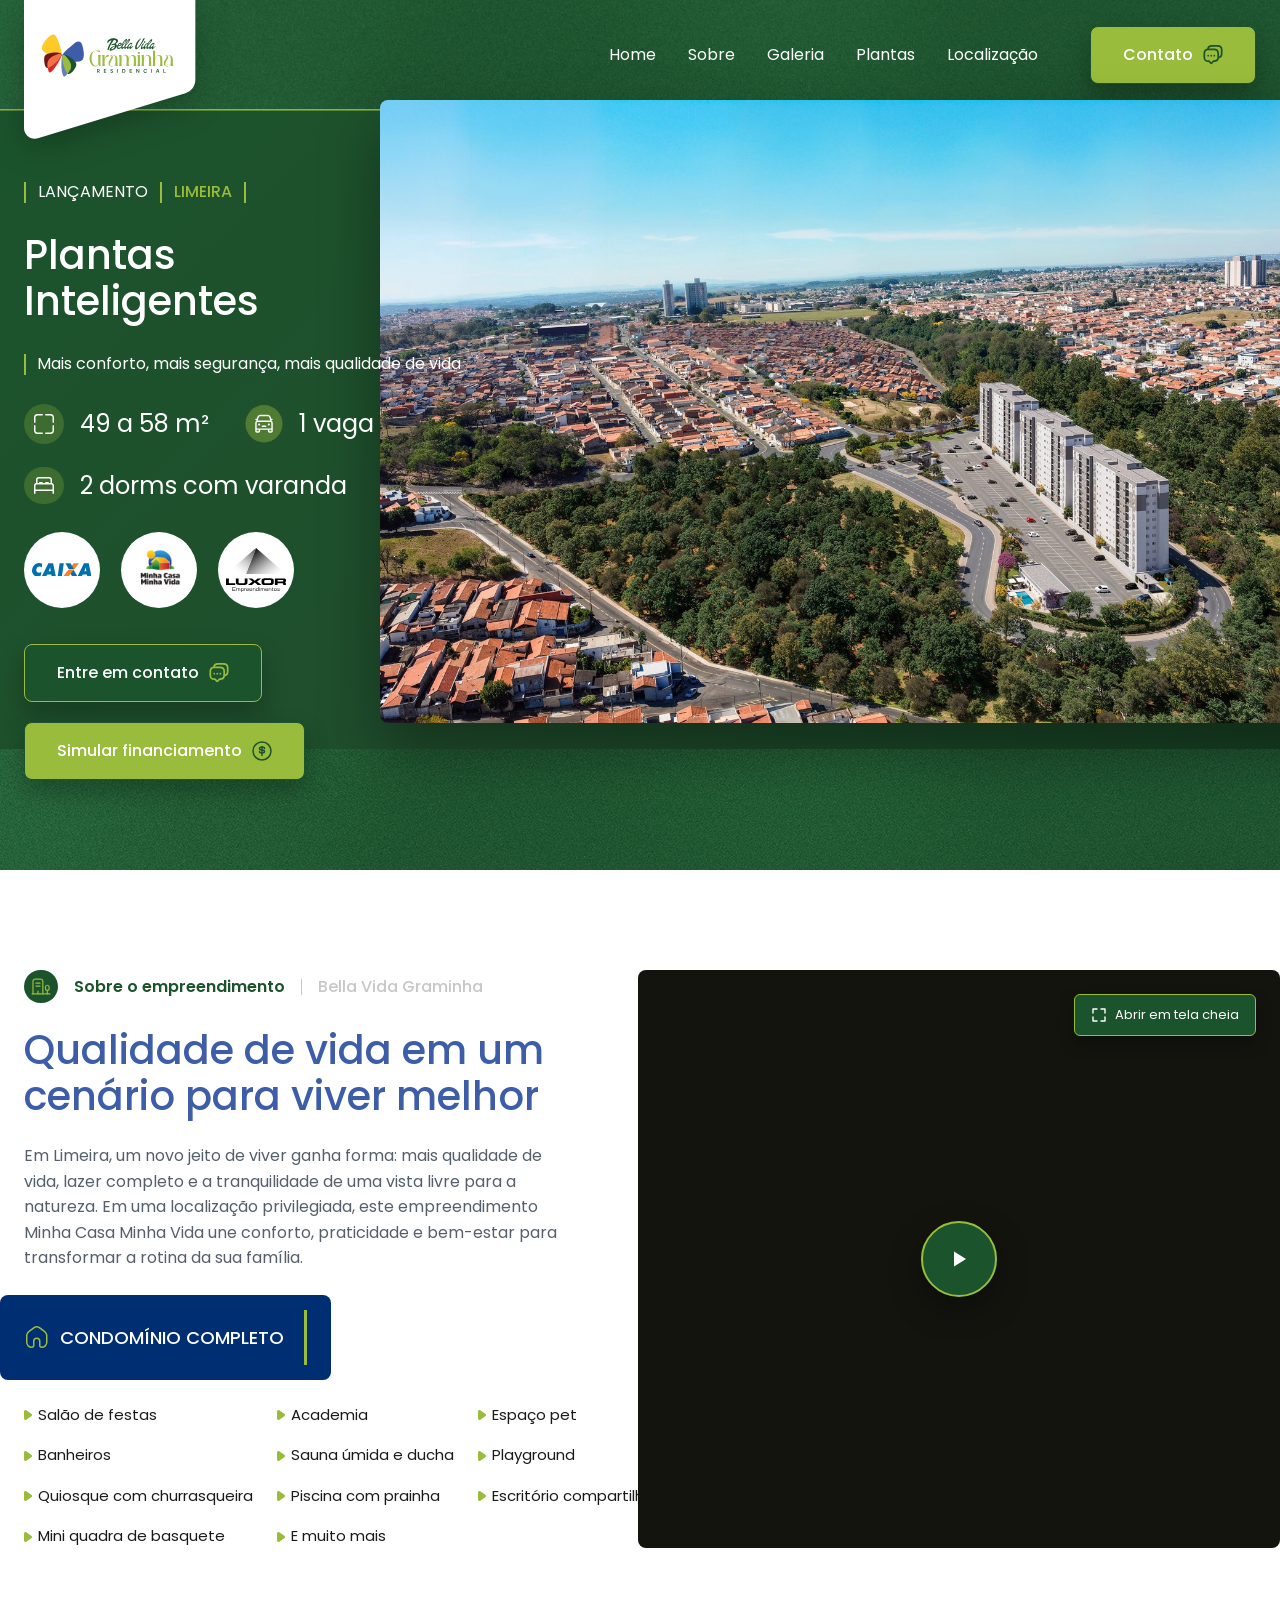
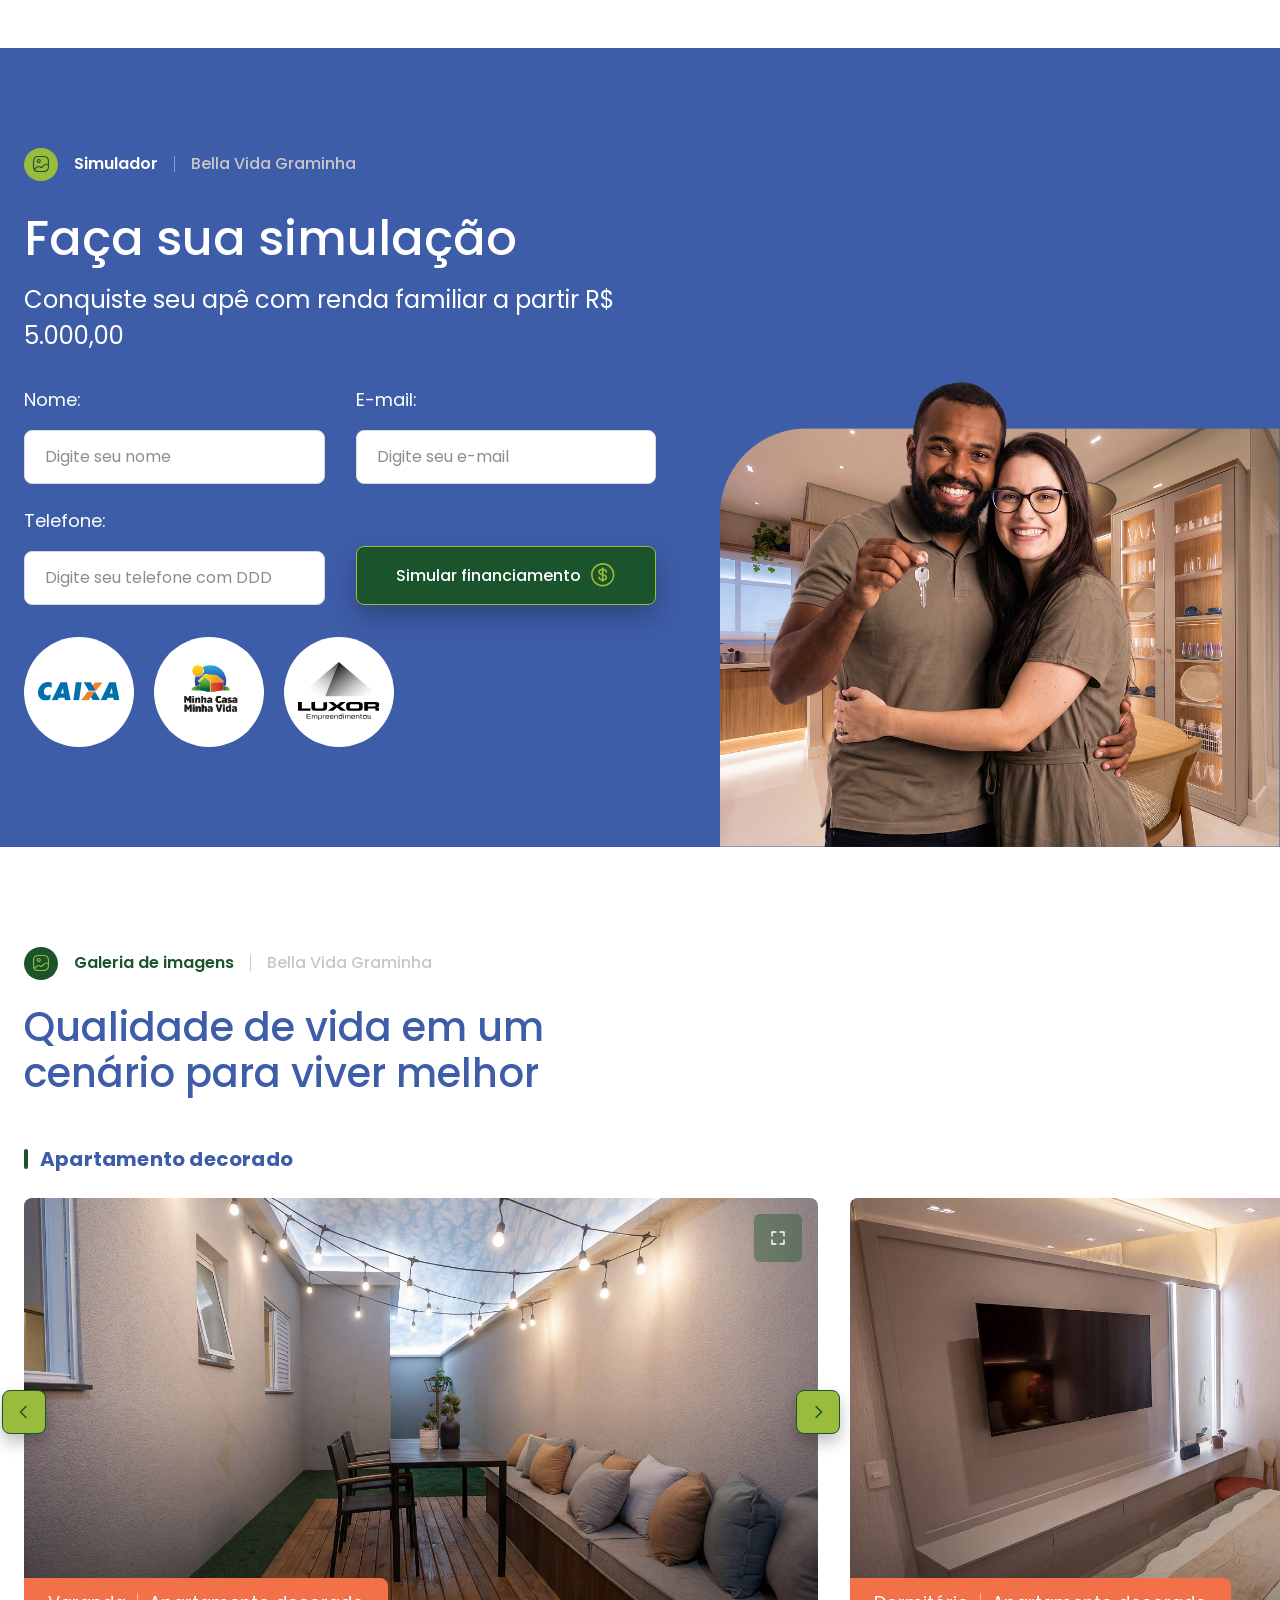
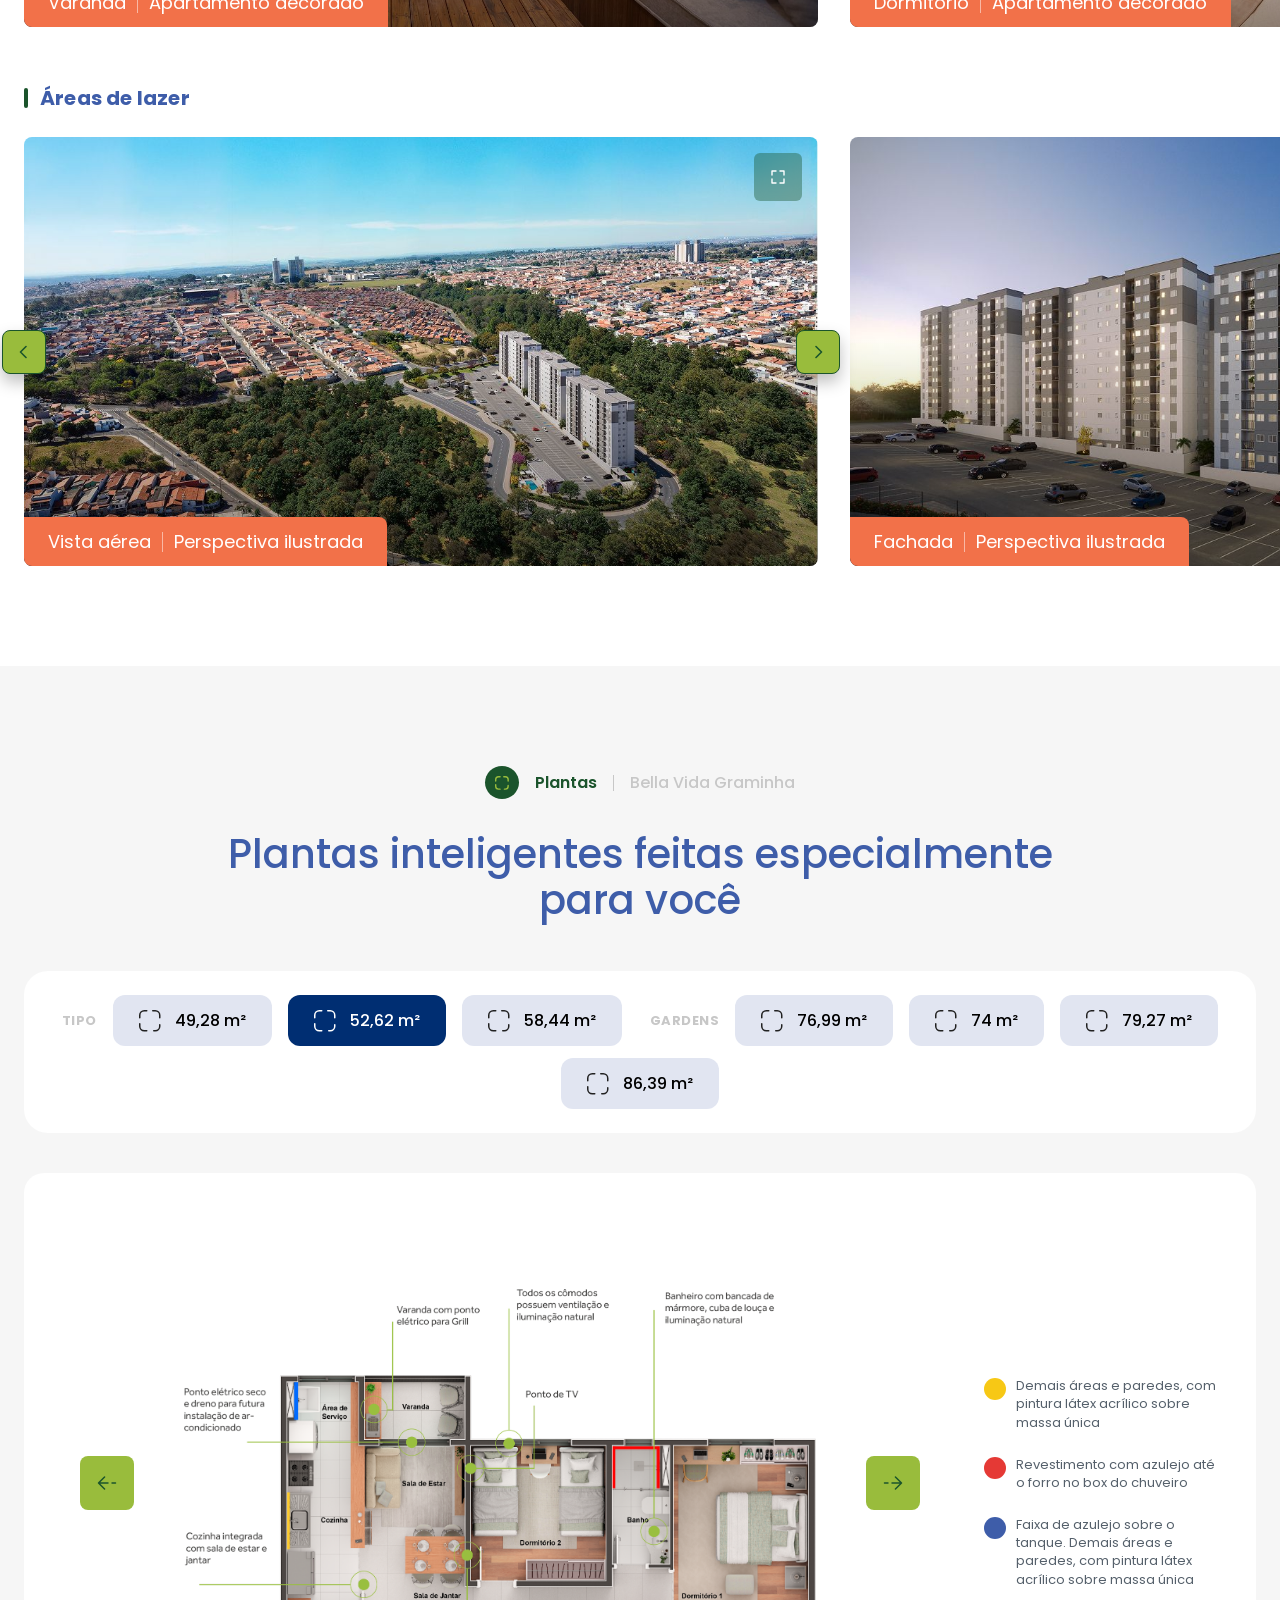
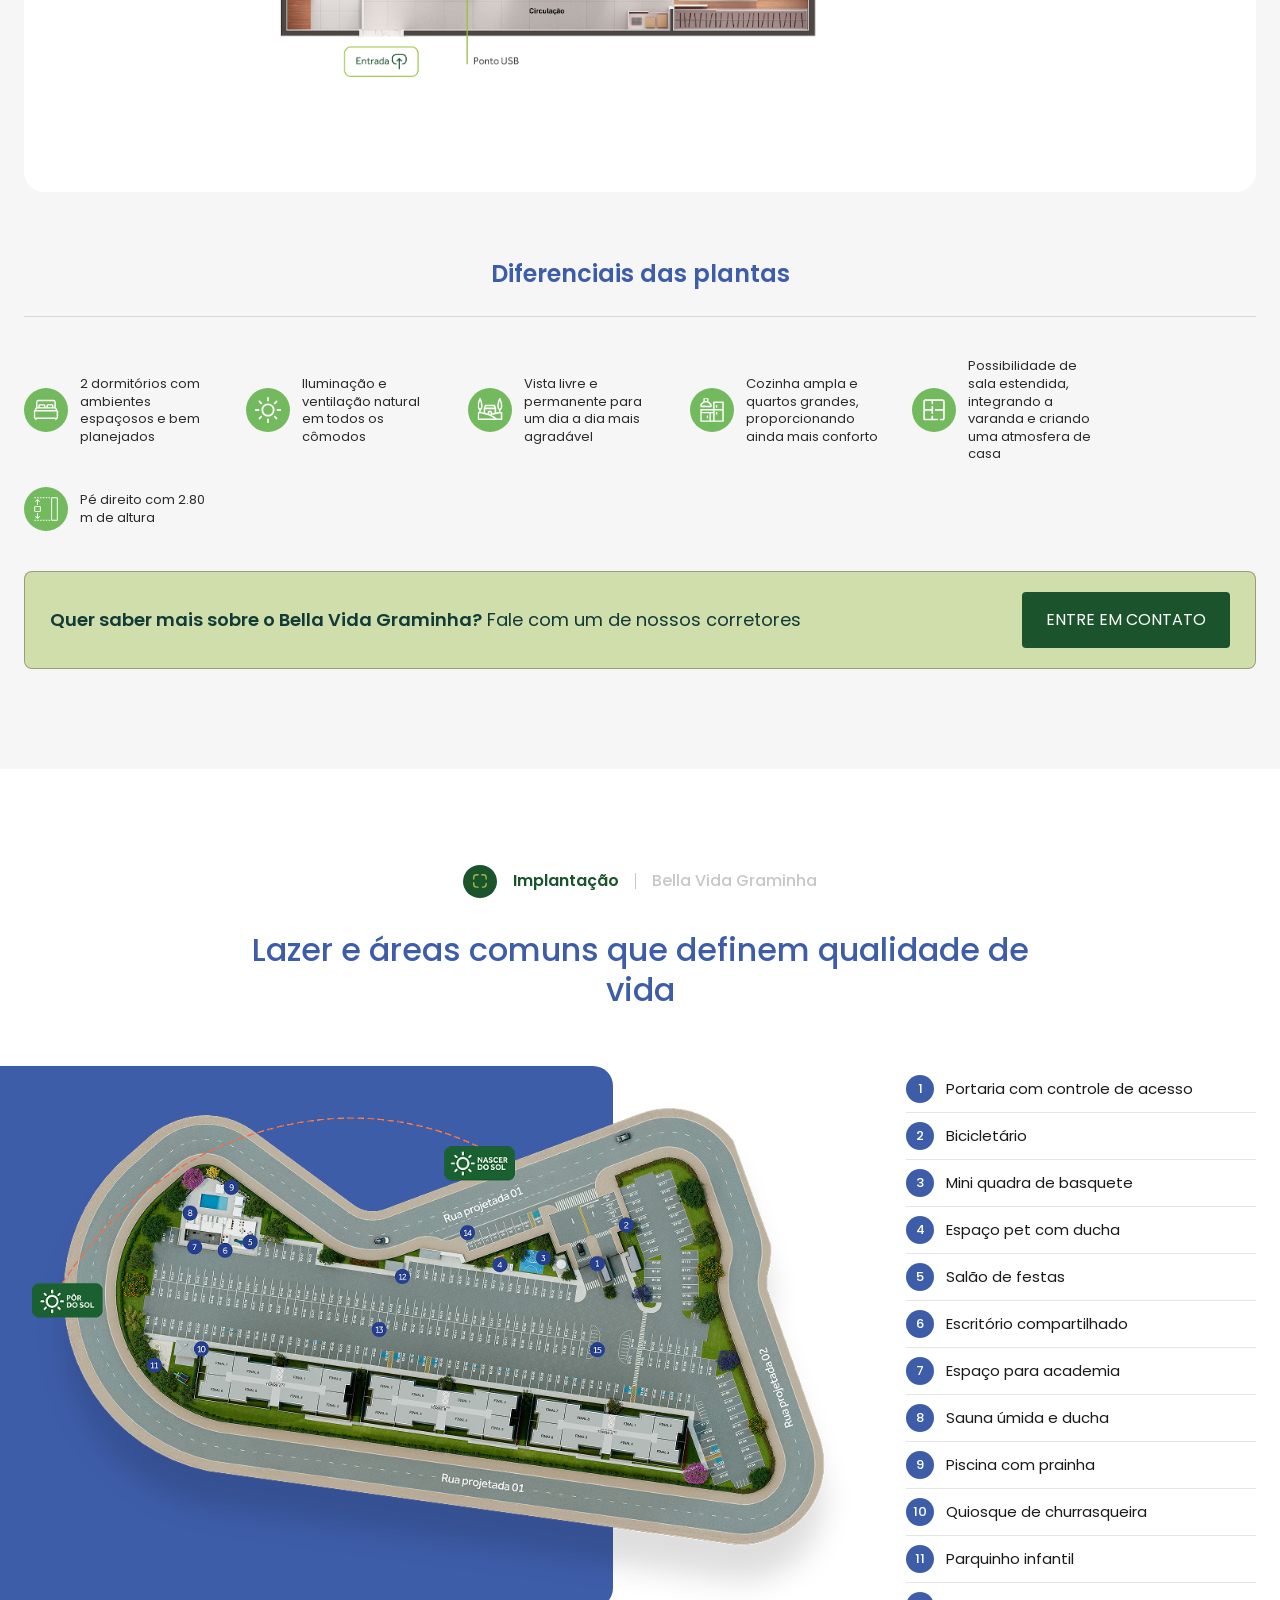
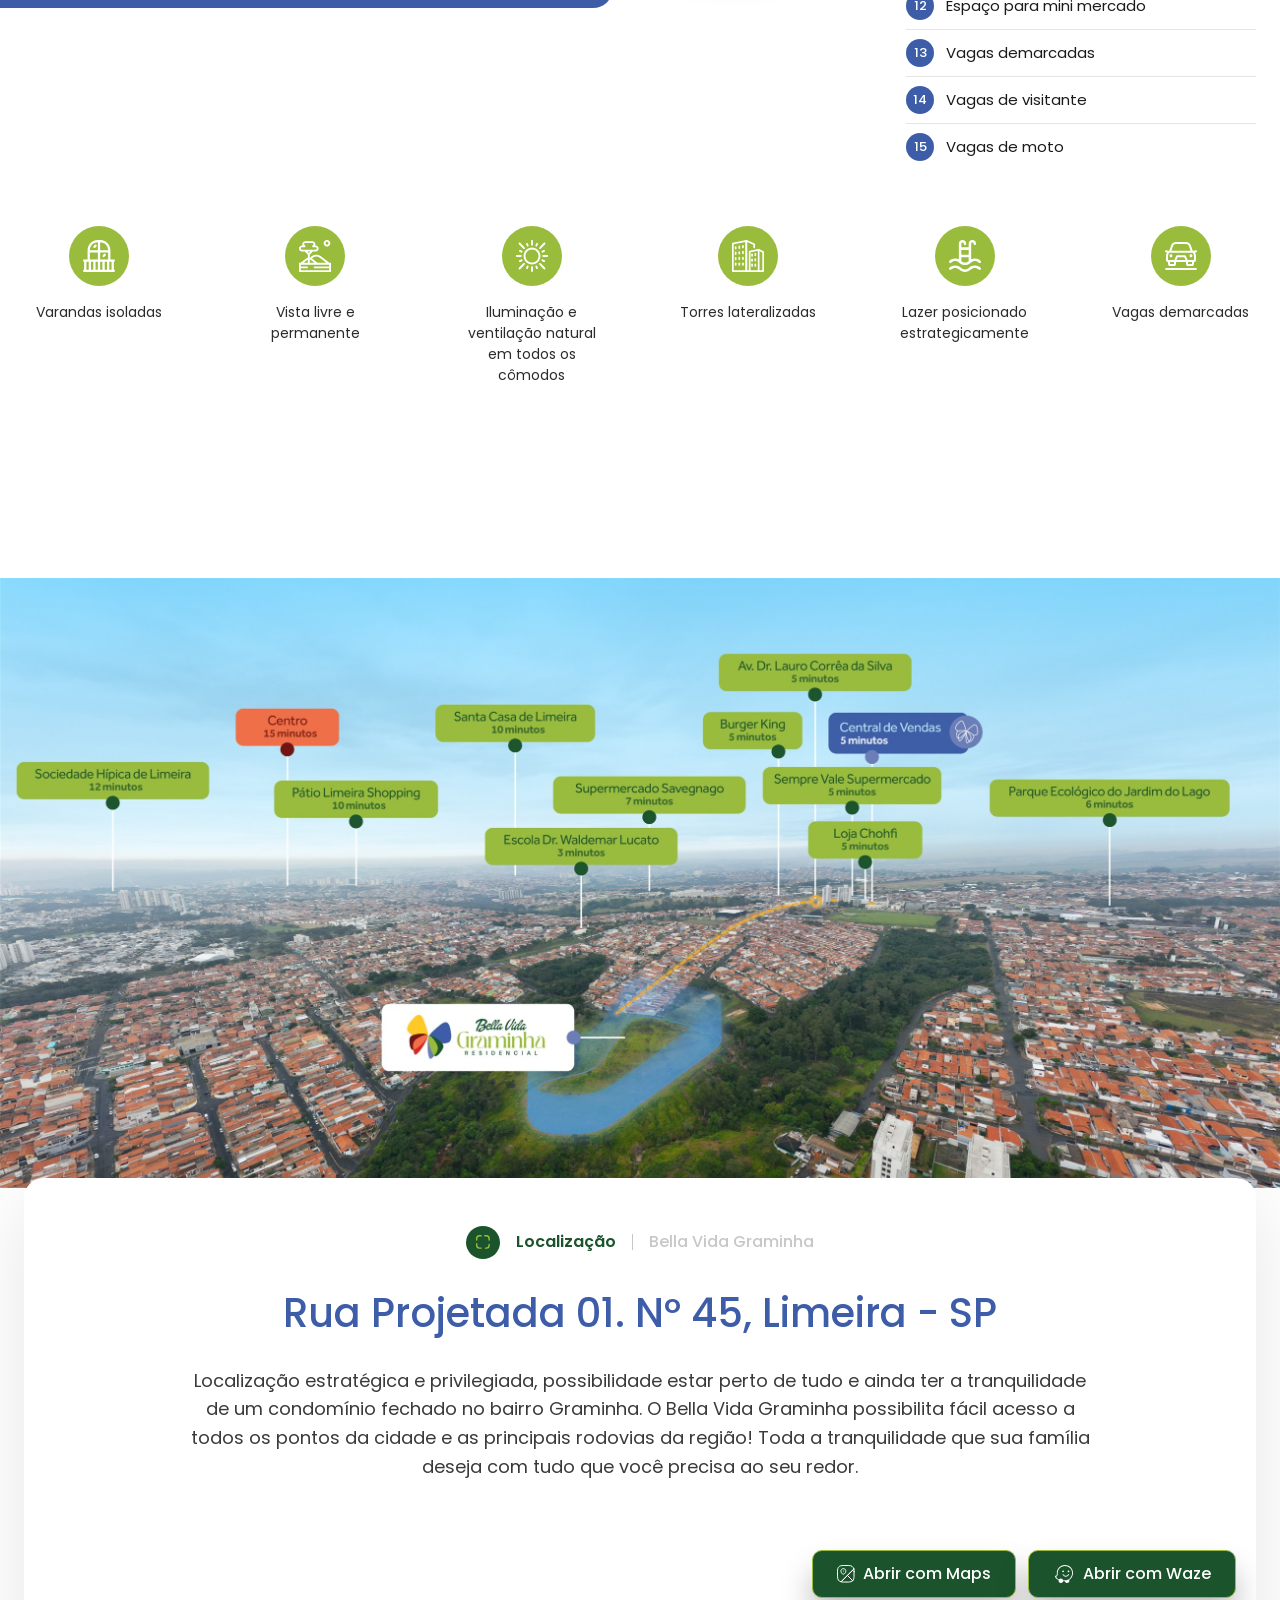
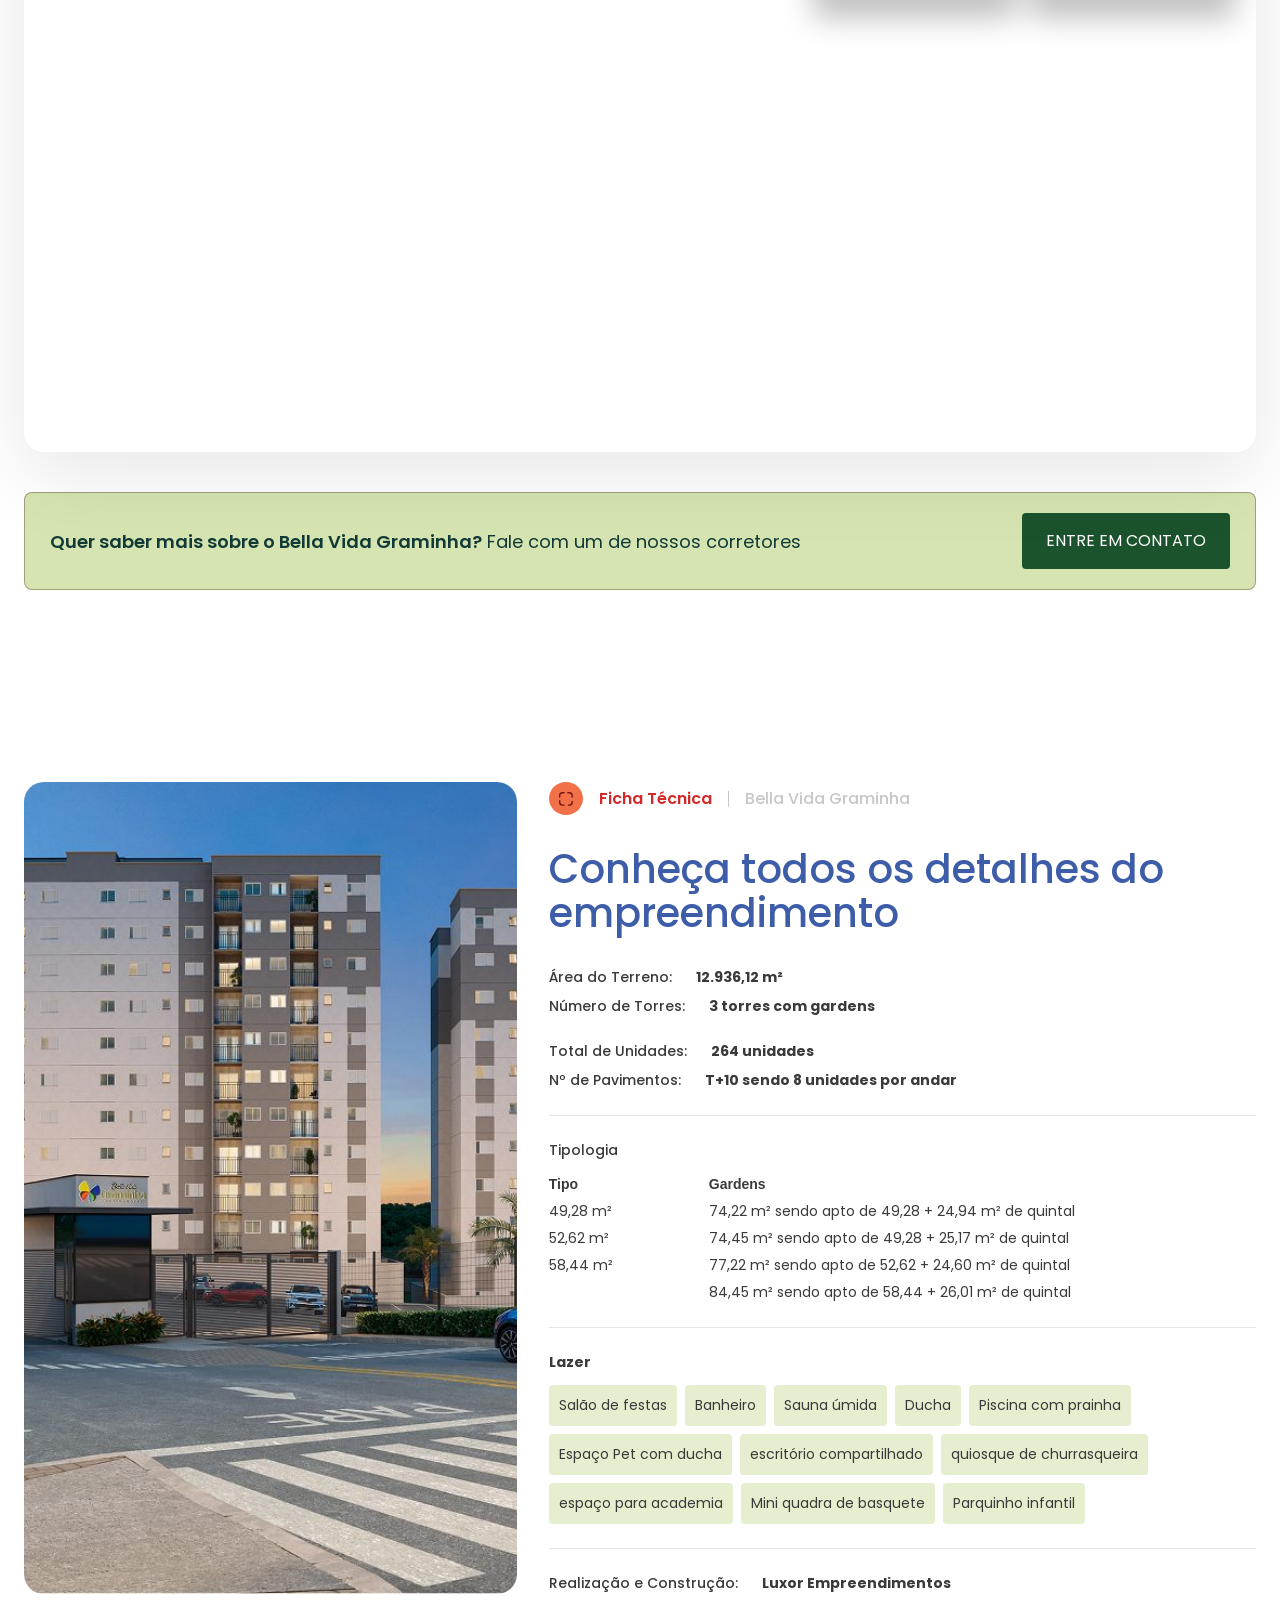
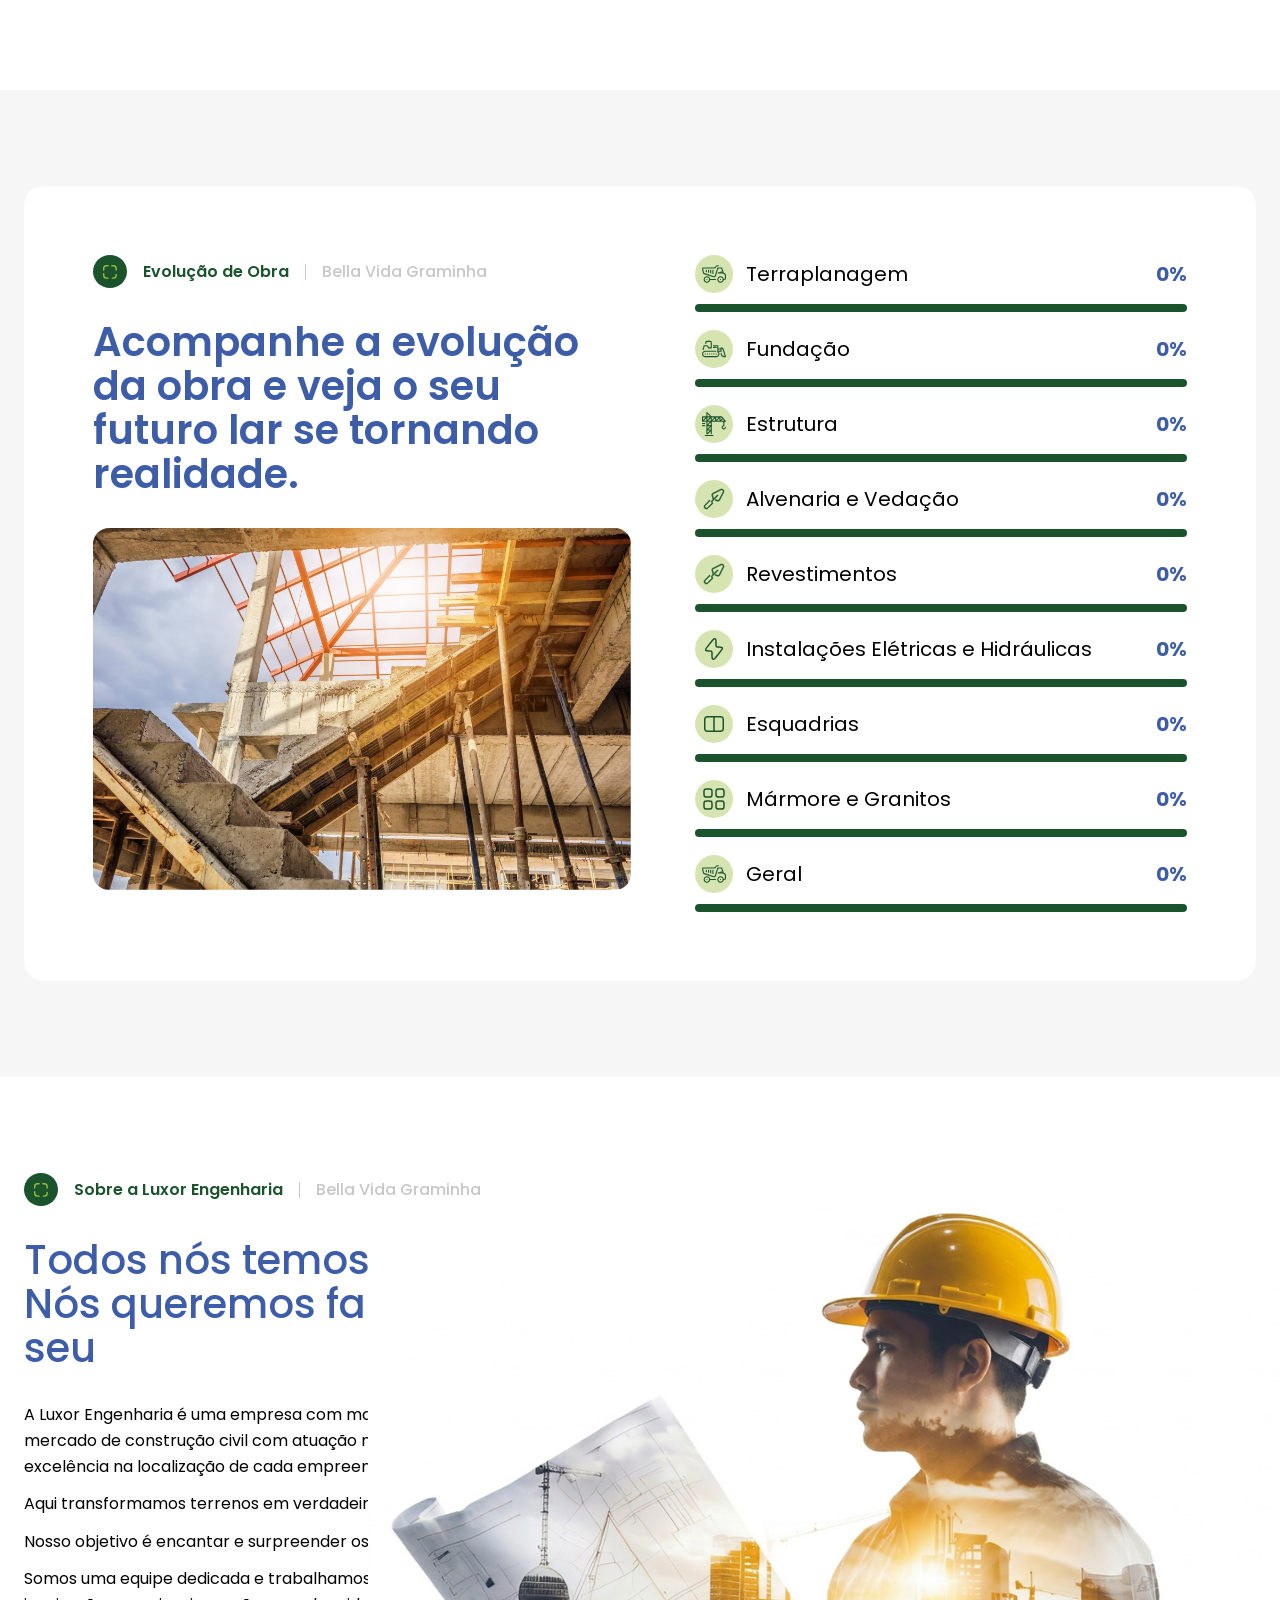
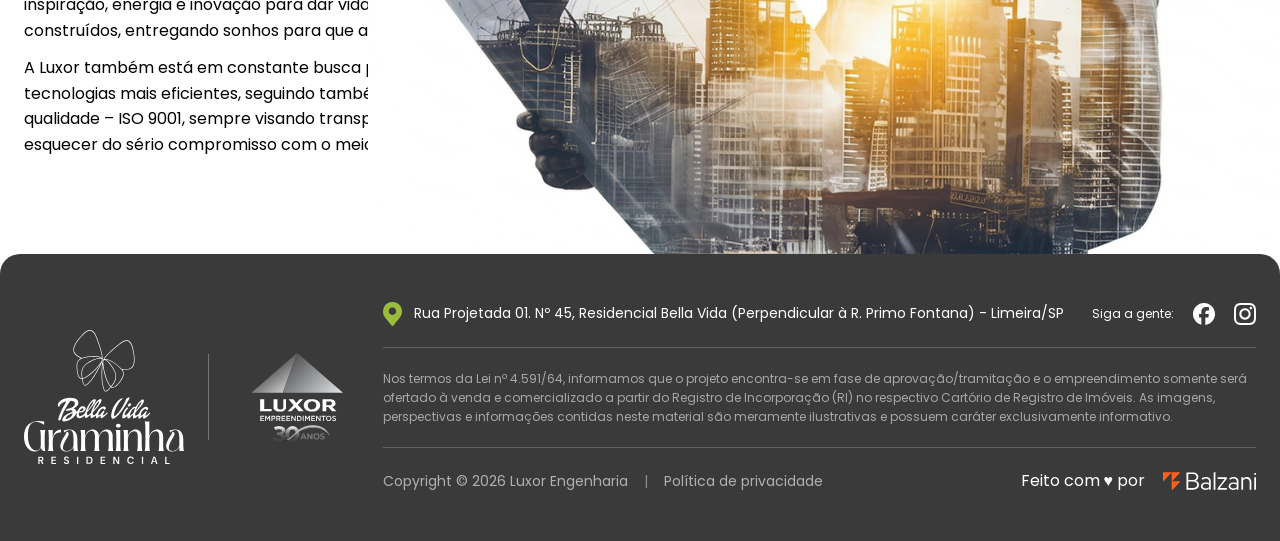
==== commit d1875ad0: "Atualiza landing page: galeria em carrosseis separados, plantas com legenda ao lado, novos icones de" ====
--- a/teste/index.html
+++ b/teste/index.html
@@ -3,8 +3,9 @@
 <head>
   <meta charset="UTF-8">
   <meta name="viewport" content="width=device-width, initial-scale=1.0">
-  <title>Bella Vista Graminha | Luxor Engenharia</title>
-  <meta name="description" content="Bella Vista Graminha - Em Limeira, um novo jeito de viver ganha forma. Empreendimento Minha Casa Minha Vida com lazer completo.">
+  <base href="/teste/">
+  <title>Bella Vida Graminha | Luxor Engenharia</title>
+  <meta name="description" content="Bella Vida Graminha - Em Limeira, um novo jeito de viver ganha forma. Empreendimento Minha Casa Minha Vida com lazer completo.">
   <link rel="preconnect" href="https://fonts.googleapis.com">
   <link rel="preconnect" href="https://fonts.gstatic.com" crossorigin>
   <link href="https://fonts.googleapis.com/css2?family=Poppins:wght@400;500;600;700&display=swap" rel="stylesheet">
@@ -17,7 +18,7 @@
   <header class="site-header" id="header">
     <div class="container header__inner">
       <a href="#home" class="header__logo">
-        <img src="assets/img/logo-menu.svg" alt="Bella Vista Graminha Residencial" width="245" height="140">
+        <img src="assets/img/logo-menu.svg" alt="Bella Vida Graminha Residencial" width="245" height="140">
       </a>
 
       <nav class="main-nav" id="mainNav">
@@ -26,7 +27,6 @@
           <li><a href="#sobre">Sobre</a></li>
           <li><a href="#galeria">Galeria</a></li>
           <li><a href="#plantas">Plantas</a></li>
-          <li><a href="#tour">Tour Virtual</a></li>
           <li><a href="#localizacao">Localização</a></li>
         </ul>
         <a href="https://wa.me/551926602525" target="_blank" rel="noopener" class="btn btn--primary main-nav__cta">
@@ -88,7 +88,7 @@
 
         <div class="hero__image hero__image--mobile" aria-hidden="true">
           <div class="hero__image-frame">
-            <img src="assets/img/hero-building.jpg" alt="">
+            <img src="assets/img/hero-building-figma.jpg" alt="">
           </div>
         </div>
 
@@ -109,7 +109,7 @@
 
       <div class="hero__image hero__image--desktop">
         <div class="hero__image-frame">
-          <img src="assets/img/hero-building.jpg" alt="Fachada do residencial Bella Vista Graminha">
+          <img src="assets/img/hero-building-figma.jpg" alt="Fachada do residencial Bella Vida Graminha">
         </div>
       </div>
     </div>
@@ -123,7 +123,7 @@
           <img src="assets/icons/icon-eyebrow-building.svg" alt="" width="34" height="33">
           <span class="section-eyebrow__label">Sobre o empreendimento</span>
           <span class="section-eyebrow__divider" aria-hidden="true"></span>
-          <span class="section-eyebrow__project">Bella Vista Graminha</span>
+          <span class="section-eyebrow__project">Bella Vida Graminha</span>
         </div>
 
         <h2 class="about__title">Qualidade de vida em um cenário para viver melhor</h2>
@@ -149,6 +149,7 @@
           <li><img src="assets/icons/icon-play-bullet.svg" alt="" width="8" height="10"><span>Piscina com prainha</span></li>
           <li><img src="assets/icons/icon-play-bullet.svg" alt="" width="8" height="10"><span>Escritório compartilhado</span></li>
           <li><img src="assets/icons/icon-play-bullet.svg" alt="" width="8" height="10"><span>Mini quadra de basquete</span></li>
+          <li><img src="assets/icons/icon-play-bullet.svg" alt="" width="8" height="10"><span>E muito mais</span></li>
         </ul>
       </div>
 
@@ -180,7 +181,7 @@
           </span>
           <span class="section-eyebrow__label">Simulador</span>
           <span class="section-eyebrow__divider" aria-hidden="true"></span>
-          <span class="section-eyebrow__project">Bella Vista Graminha</span>
+          <span class="section-eyebrow__project">Bella Vida Graminha</span>
         </div>
 
         <h2 class="simulador__title">Faça sua simulação</h2>
@@ -213,7 +214,7 @@
       </div>
 
       <div class="simulador__media">
-        <img class="simulador__media-bg" src="assets/img/simulador-composite.png" alt="Casal feliz segurando as chaves do novo apartamento, com o interior decorado do Bella Vista Graminha ao fundo">
+        <img class="simulador__media-bg" src="assets/img/simulador-composite.png" alt="Casal feliz segurando as chaves do novo apartamento, com o interior decorado do Bella Vida Graminha ao fundo">
       </div>
     </div>
   </section>
@@ -229,29 +230,19 @@
             </span>
             <span class="section-eyebrow__label">Galeria de imagens</span>
             <span class="section-eyebrow__divider" aria-hidden="true"></span>
-            <span class="section-eyebrow__project">Bella Vista Graminha</span>
+            <span class="section-eyebrow__project">Bella Vida Graminha</span>
           </div>
 
           <h2 class="galeria__title">Qualidade de vida em um cenário para viver melhor</h2>
         </div>
-
-        <div class="galeria__tabs">
-          <button type="button" class="galeria__tab galeria__tab--active" data-gallery="decorado">
-            <img src="assets/icons/icon-galeria-eyebrow.svg" alt="" width="16" height="16">
-            Decorado
-          </button>
-          <button type="button" class="galeria__tab" data-gallery="lazer">
-            <img src="assets/icons/icon-tab-lazer.svg" alt="" width="14" height="13">
-            Áreas de lazer
-          </button>
-        </div>
       </div>
     </div>
 
-      <div class="galeria__carousel">
+      <p class="galeria__group-label">Apartamento decorado</p>
+      <div class="galeria__carousel" data-gallery="decorado">
         <div class="galeria__track galeria__track--active" id="galeriaTrackDecorado" data-gallery="decorado">
           <div class="galeria__card">
-            <img src="assets/img/galeria-decorado-varanda-01.jpg" alt="Varanda decorada do apartamento Bella Vista Graminha">
+            <img src="assets/img/galeria-decorado-varanda-01.jpg" alt="Varanda decorada do apartamento Bella Vida Graminha">
             <div class="galeria__card-overlay" aria-hidden="true"></div>
             <button type="button" class="galeria__card-expand" aria-label="Ampliar imagem">
               <svg width="16" height="16" viewBox="0 0 16 16" fill="none" xmlns="http://www.w3.org/2000/svg" aria-hidden="true">
@@ -266,7 +257,7 @@
           </div>
 
           <div class="galeria__card">
-            <img src="assets/img/galeria-decorado-suite-01.jpg" alt="Dormitório decorado do apartamento Bella Vista Graminha">
+            <img src="assets/img/galeria-decorado-suite-01.jpg" alt="Dormitório decorado do apartamento Bella Vida Graminha">
             <div class="galeria__card-overlay" aria-hidden="true"></div>
             <button type="button" class="galeria__card-expand" aria-label="Ampliar imagem">
               <svg width="16" height="16" viewBox="0 0 16 16" fill="none" xmlns="http://www.w3.org/2000/svg" aria-hidden="true">
@@ -281,7 +272,7 @@
           </div>
 
           <div class="galeria__card">
-            <img src="assets/img/galeria-decorado-suite-02.jpg" alt="Dormitório decorado do apartamento Bella Vista Graminha">
+            <img src="assets/img/galeria-decorado-suite-02.jpg" alt="Dormitório decorado do apartamento Bella Vida Graminha">
             <div class="galeria__card-overlay" aria-hidden="true"></div>
             <button type="button" class="galeria__card-expand" aria-label="Ampliar imagem">
               <svg width="16" height="16" viewBox="0 0 16 16" fill="none" xmlns="http://www.w3.org/2000/svg" aria-hidden="true">
@@ -296,7 +287,7 @@
           </div>
 
           <div class="galeria__card">
-            <img src="assets/img/galeria-decorado-sala-cozinha-01.jpg" alt="Sala e cozinha integradas do apartamento Bella Vista Graminha">
+            <img src="assets/img/galeria-decorado-sala-cozinha-01.jpg" alt="Sala e cozinha integradas do apartamento Bella Vida Graminha">
             <div class="galeria__card-overlay" aria-hidden="true"></div>
             <button type="button" class="galeria__card-expand" aria-label="Ampliar imagem">
               <svg width="16" height="16" viewBox="0 0 16 16" fill="none" xmlns="http://www.w3.org/2000/svg" aria-hidden="true">
@@ -311,7 +302,7 @@
           </div>
 
           <div class="galeria__card">
-            <img src="assets/img/galeria-decorado-quarto-infantil-01.jpg" alt="Quarto infantil decorado do apartamento Bella Vista Graminha">
+            <img src="assets/img/galeria-decorado-quarto-infantil-01.jpg" alt="Quarto infantil decorado do apartamento Bella Vida Graminha">
             <div class="galeria__card-overlay" aria-hidden="true"></div>
             <button type="button" class="galeria__card-expand" aria-label="Ampliar imagem">
               <svg width="16" height="16" viewBox="0 0 16 16" fill="none" xmlns="http://www.w3.org/2000/svg" aria-hidden="true">
@@ -326,7 +317,7 @@
           </div>
 
           <div class="galeria__card">
-            <img src="assets/img/galeria-decorado-cozinha-01.jpg" alt="Cozinha decorada do apartamento Bella Vista Graminha">
+            <img src="assets/img/galeria-decorado-cozinha-01.jpg" alt="Cozinha decorada do apartamento Bella Vida Graminha">
             <div class="galeria__card-overlay" aria-hidden="true"></div>
             <button type="button" class="galeria__card-expand" aria-label="Ampliar imagem">
               <svg width="16" height="16" viewBox="0 0 16 16" fill="none" xmlns="http://www.w3.org/2000/svg" aria-hidden="true">
@@ -341,7 +332,7 @@
           </div>
 
           <div class="galeria__card">
-            <img src="assets/img/galeria-decorado-sala-jantar-01.jpg" alt="Sala de jantar decorada do apartamento Bella Vista Graminha">
+            <img src="assets/img/galeria-decorado-sala-jantar-01.jpg" alt="Sala de jantar decorada do apartamento Bella Vida Graminha">
             <div class="galeria__card-overlay" aria-hidden="true"></div>
             <button type="button" class="galeria__card-expand" aria-label="Ampliar imagem">
               <svg width="16" height="16" viewBox="0 0 16 16" fill="none" xmlns="http://www.w3.org/2000/svg" aria-hidden="true">
@@ -356,7 +347,7 @@
           </div>
 
           <div class="galeria__card">
-            <img src="assets/img/galeria-decorado-banheiro-01.jpg" alt="Banheiro decorado do apartamento Bella Vista Graminha">
+            <img src="assets/img/galeria-decorado-banheiro-01.jpg" alt="Banheiro decorado do apartamento Bella Vida Graminha">
             <div class="galeria__card-overlay" aria-hidden="true"></div>
             <button type="button" class="galeria__card-expand" aria-label="Ampliar imagem">
               <svg width="16" height="16" viewBox="0 0 16 16" fill="none" xmlns="http://www.w3.org/2000/svg" aria-hidden="true">
@@ -371,7 +362,7 @@
           </div>
 
           <div class="galeria__card">
-            <img src="assets/img/galeria-decorado-varanda-gourmet-01.jpg" alt="Varanda gourmet decorada do apartamento Bella Vista Graminha">
+            <img src="assets/img/galeria-decorado-varanda-gourmet-01.jpg" alt="Varanda gourmet decorada do apartamento Bella Vida Graminha">
             <div class="galeria__card-overlay" aria-hidden="true"></div>
             <button type="button" class="galeria__card-expand" aria-label="Ampliar imagem">
               <svg width="16" height="16" viewBox="0 0 16 16" fill="none" xmlns="http://www.w3.org/2000/svg" aria-hidden="true">
@@ -386,7 +377,7 @@
           </div>
 
           <div class="galeria__card">
-            <img src="assets/img/galeria-decorado-sala-jantar-02.jpg" alt="Sala de jantar decorada do apartamento Bella Vista Graminha">
+            <img src="assets/img/galeria-decorado-sala-jantar-02.jpg" alt="Sala de jantar decorada do apartamento Bella Vida Graminha">
             <div class="galeria__card-overlay" aria-hidden="true"></div>
             <button type="button" class="galeria__card-expand" aria-label="Ampliar imagem">
               <svg width="16" height="16" viewBox="0 0 16 16" fill="none" xmlns="http://www.w3.org/2000/svg" aria-hidden="true">
@@ -401,7 +392,7 @@
           </div>
 
           <div class="galeria__card">
-            <img src="assets/img/galeria-decorado-quarto-infantil-02.jpg" alt="Quarto infantil decorado do apartamento Bella Vista Graminha">
+            <img src="assets/img/galeria-decorado-quarto-infantil-02.jpg" alt="Quarto infantil decorado do apartamento Bella Vida Graminha">
             <div class="galeria__card-overlay" aria-hidden="true"></div>
             <button type="button" class="galeria__card-expand" aria-label="Ampliar imagem">
               <svg width="16" height="16" viewBox="0 0 16 16" fill="none" xmlns="http://www.w3.org/2000/svg" aria-hidden="true">
@@ -416,254 +407,268 @@
           </div>
         </div>
 
-        <div class="galeria__track" id="galeriaTrackLazer" data-gallery="lazer">
-          <div class="galeria__card">
-            <img src="assets/img/galeria-lazer-vista-aerea.jpg" alt="Vista aérea do condomínio Bella Vista Graminha">
-            <div class="galeria__card-overlay" aria-hidden="true"></div>
-            <button type="button" class="galeria__card-expand" aria-label="Ampliar imagem">
-              <svg width="16" height="16" viewBox="0 0 16 16" fill="none" xmlns="http://www.w3.org/2000/svg" aria-hidden="true">
-                <path d="M6 2H2v4M10 2h4v4M6 14H2v-4M10 14h4v-4" stroke="currentColor" stroke-width="1.4" stroke-linecap="round" stroke-linejoin="round"/>
-              </svg>
-            </button>
-            <div class="galeria__card-badge">
-              <span>Vista aérea</span>
-              <span class="galeria__card-badge-divider" aria-hidden="true"></span>
-              <span>Perspectiva ilustrada</span>
-            </div>
-          </div>
-
-          <div class="galeria__card">
-            <img src="assets/img/galeria-lazer-fachada-noite-01.jpg" alt="Fachada iluminada à noite do condomínio Bella Vista Graminha">
-            <div class="galeria__card-overlay" aria-hidden="true"></div>
-            <button type="button" class="galeria__card-expand" aria-label="Ampliar imagem">
-              <svg width="16" height="16" viewBox="0 0 16 16" fill="none" xmlns="http://www.w3.org/2000/svg" aria-hidden="true">
-                <path d="M6 2H2v4M10 2h4v4M6 14H2v-4M10 14h4v-4" stroke="currentColor" stroke-width="1.4" stroke-linecap="round" stroke-linejoin="round"/>
-              </svg>
-            </button>
-            <div class="galeria__card-badge">
-              <span>Fachada</span>
-              <span class="galeria__card-badge-divider" aria-hidden="true"></span>
-              <span>Perspectiva ilustrada</span>
-            </div>
-          </div>
-
-          <div class="galeria__card">
-            <img src="assets/img/galeria-lazer-fachada-noite-02.jpg" alt="Fachada iluminada à noite do condomínio Bella Vista Graminha">
-            <div class="galeria__card-overlay" aria-hidden="true"></div>
-            <button type="button" class="galeria__card-expand" aria-label="Ampliar imagem">
-              <svg width="16" height="16" viewBox="0 0 16 16" fill="none" xmlns="http://www.w3.org/2000/svg" aria-hidden="true">
-                <path d="M6 2H2v4M10 2h4v4M6 14H2v-4M10 14h4v-4" stroke="currentColor" stroke-width="1.4" stroke-linecap="round" stroke-linejoin="round"/>
-              </svg>
-            </button>
-            <div class="galeria__card-badge">
-              <span>Fachada</span>
-              <span class="galeria__card-badge-divider" aria-hidden="true"></span>
-              <span>Perspectiva ilustrada</span>
-            </div>
-          </div>
-
-          <div class="galeria__card">
-            <img src="assets/img/galeria-lazer-portaria.jpg" alt="Portaria do condomínio Bella Vista Graminha">
-            <div class="galeria__card-overlay" aria-hidden="true"></div>
-            <button type="button" class="galeria__card-expand" aria-label="Ampliar imagem">
-              <svg width="16" height="16" viewBox="0 0 16 16" fill="none" xmlns="http://www.w3.org/2000/svg" aria-hidden="true">
-                <path d="M6 2H2v4M10 2h4v4M6 14H2v-4M10 14h4v-4" stroke="currentColor" stroke-width="1.4" stroke-linecap="round" stroke-linejoin="round"/>
-              </svg>
-            </button>
-            <div class="galeria__card-badge">
-              <span>Portaria</span>
-              <span class="galeria__card-badge-divider" aria-hidden="true"></span>
-              <span>Perspectiva ilustrada</span>
-            </div>
-          </div>
-
-          <div class="galeria__card">
-            <img src="assets/img/galeria-lazer-piscina.jpg" alt="Piscina com prainha do condomínio Bella Vista Graminha">
-            <div class="galeria__card-overlay" aria-hidden="true"></div>
-            <button type="button" class="galeria__card-expand" aria-label="Ampliar imagem">
-              <svg width="16" height="16" viewBox="0 0 16 16" fill="none" xmlns="http://www.w3.org/2000/svg" aria-hidden="true">
-                <path d="M6 2H2v4M10 2h4v4M6 14H2v-4M10 14h4v-4" stroke="currentColor" stroke-width="1.4" stroke-linecap="round" stroke-linejoin="round"/>
-              </svg>
-            </button>
-            <div class="galeria__card-badge">
-              <span>Piscina com prainha</span>
-              <span class="galeria__card-badge-divider" aria-hidden="true"></span>
-              <span>Perspectiva ilustrada</span>
-            </div>
-          </div>
-
-          <div class="galeria__card">
-            <img src="assets/img/galeria-lazer-playground.jpg" alt="Parquinho infantil do condomínio Bella Vista Graminha">
-            <div class="galeria__card-overlay" aria-hidden="true"></div>
-            <button type="button" class="galeria__card-expand" aria-label="Ampliar imagem">
-              <svg width="16" height="16" viewBox="0 0 16 16" fill="none" xmlns="http://www.w3.org/2000/svg" aria-hidden="true">
-                <path d="M6 2H2v4M10 2h4v4M6 14H2v-4M10 14h4v-4" stroke="currentColor" stroke-width="1.4" stroke-linecap="round" stroke-linejoin="round"/>
-              </svg>
-            </button>
-            <div class="galeria__card-badge">
-              <span>Parquinho infantil</span>
-              <span class="galeria__card-badge-divider" aria-hidden="true"></span>
-              <span>Perspectiva ilustrada</span>
-            </div>
-          </div>
-
-          <div class="galeria__card">
-            <img src="assets/img/galeria-lazer-quadra.jpg" alt="Mini quadra de basquete do condomínio Bella Vista Graminha">
-            <div class="galeria__card-overlay" aria-hidden="true"></div>
-            <button type="button" class="galeria__card-expand" aria-label="Ampliar imagem">
-              <svg width="16" height="16" viewBox="0 0 16 16" fill="none" xmlns="http://www.w3.org/2000/svg" aria-hidden="true">
-                <path d="M6 2H2v4M10 2h4v4M6 14H2v-4M10 14h4v-4" stroke="currentColor" stroke-width="1.4" stroke-linecap="round" stroke-linejoin="round"/>
-              </svg>
-            </button>
-            <div class="galeria__card-badge">
-              <span>Mini quadra de basquete</span>
-              <span class="galeria__card-badge-divider" aria-hidden="true"></span>
-              <span>Perspectiva ilustrada</span>
-            </div>
-          </div>
-
-          <div class="galeria__card">
-            <img src="assets/img/galeria-lazer-academia.jpg" alt="Academia do condomínio Bella Vista Graminha">
-            <div class="galeria__card-overlay" aria-hidden="true"></div>
-            <button type="button" class="galeria__card-expand" aria-label="Ampliar imagem">
-              <svg width="16" height="16" viewBox="0 0 16 16" fill="none" xmlns="http://www.w3.org/2000/svg" aria-hidden="true">
-                <path d="M6 2H2v4M10 2h4v4M6 14H2v-4M10 14h4v-4" stroke="currentColor" stroke-width="1.4" stroke-linecap="round" stroke-linejoin="round"/>
-              </svg>
-            </button>
-            <div class="galeria__card-badge">
-              <span>Espaço para academia</span>
-              <span class="galeria__card-badge-divider" aria-hidden="true"></span>
-              <span>Perspectiva ilustrada</span>
-            </div>
-          </div>
-
-          <div class="galeria__card">
-            <img src="assets/img/galeria-lazer-salao-festas.jpg" alt="Salão de festas do condomínio Bella Vista Graminha">
-            <div class="galeria__card-overlay" aria-hidden="true"></div>
-            <button type="button" class="galeria__card-expand" aria-label="Ampliar imagem">
-              <svg width="16" height="16" viewBox="0 0 16 16" fill="none" xmlns="http://www.w3.org/2000/svg" aria-hidden="true">
-                <path d="M6 2H2v4M10 2h4v4M6 14H2v-4M10 14h4v-4" stroke="currentColor" stroke-width="1.4" stroke-linecap="round" stroke-linejoin="round"/>
-              </svg>
-            </button>
-            <div class="galeria__card-badge">
-              <span>Salão de festas</span>
-              <span class="galeria__card-badge-divider" aria-hidden="true"></span>
-              <span>Perspectiva ilustrada</span>
-            </div>
-          </div>
-
-          <div class="galeria__card">
-            <img src="assets/img/galeria-lazer-quiosque.jpg" alt="Quiosque de churrasqueira do condomínio Bella Vista Graminha">
-            <div class="galeria__card-overlay" aria-hidden="true"></div>
-            <button type="button" class="galeria__card-expand" aria-label="Ampliar imagem">
-              <svg width="16" height="16" viewBox="0 0 16 16" fill="none" xmlns="http://www.w3.org/2000/svg" aria-hidden="true">
-                <path d="M6 2H2v4M10 2h4v4M6 14H2v-4M10 14h4v-4" stroke="currentColor" stroke-width="1.4" stroke-linecap="round" stroke-linejoin="round"/>
-              </svg>
-            </button>
-            <div class="galeria__card-badge">
-              <span>Quiosque de churrasqueira</span>
-              <span class="galeria__card-badge-divider" aria-hidden="true"></span>
-              <span>Perspectiva ilustrada</span>
-            </div>
-          </div>
-
-          <div class="galeria__card">
-            <img src="assets/img/galeria-lazer-petplace.jpg" alt="Espaço pet do condomínio Bella Vista Graminha">
-            <div class="galeria__card-overlay" aria-hidden="true"></div>
-            <button type="button" class="galeria__card-expand" aria-label="Ampliar imagem">
-              <svg width="16" height="16" viewBox="0 0 16 16" fill="none" xmlns="http://www.w3.org/2000/svg" aria-hidden="true">
-                <path d="M6 2H2v4M10 2h4v4M6 14H2v-4M10 14h4v-4" stroke="currentColor" stroke-width="1.4" stroke-linecap="round" stroke-linejoin="round"/>
-              </svg>
-            </button>
-            <div class="galeria__card-badge">
-              <span>Espaço pet com ducha</span>
-              <span class="galeria__card-badge-divider" aria-hidden="true"></span>
-              <span>Perspectiva ilustrada</span>
-            </div>
-          </div>
-
-          <div class="galeria__card">
-            <img src="assets/img/galeria-lazer-sauna.jpg" alt="Sauna úmida do condomínio Bella Vista Graminha">
-            <div class="galeria__card-overlay" aria-hidden="true"></div>
-            <button type="button" class="galeria__card-expand" aria-label="Ampliar imagem">
-              <svg width="16" height="16" viewBox="0 0 16 16" fill="none" xmlns="http://www.w3.org/2000/svg" aria-hidden="true">
-                <path d="M6 2H2v4M10 2h4v4M6 14H2v-4M10 14h4v-4" stroke="currentColor" stroke-width="1.4" stroke-linecap="round" stroke-linejoin="round"/>
-              </svg>
-            </button>
-            <div class="galeria__card-badge">
-              <span>Sauna úmida</span>
-              <span class="galeria__card-badge-divider" aria-hidden="true"></span>
-              <span>Perspectiva ilustrada</span>
-            </div>
-          </div>
-
-          <div class="galeria__card">
-            <img src="assets/img/galeria-lazer-bicicletario.jpg" alt="Bicicletário do condomínio Bella Vista Graminha">
-            <div class="galeria__card-overlay" aria-hidden="true"></div>
-            <button type="button" class="galeria__card-expand" aria-label="Ampliar imagem">
-              <svg width="16" height="16" viewBox="0 0 16 16" fill="none" xmlns="http://www.w3.org/2000/svg" aria-hidden="true">
-                <path d="M6 2H2v4M10 2h4v4M6 14H2v-4M10 14h4v-4" stroke="currentColor" stroke-width="1.4" stroke-linecap="round" stroke-linejoin="round"/>
-              </svg>
-            </button>
-            <div class="galeria__card-badge">
-              <span>Bicicletário</span>
-              <span class="galeria__card-badge-divider" aria-hidden="true"></span>
-              <span>Perspectiva ilustrada</span>
-            </div>
-          </div>
-
-          <div class="galeria__card">
-            <img src="assets/img/galeria-lazer-coworking-01.jpg" alt="Escritório compartilhado do condomínio Bella Vista Graminha">
-            <div class="galeria__card-overlay" aria-hidden="true"></div>
-            <button type="button" class="galeria__card-expand" aria-label="Ampliar imagem">
-              <svg width="16" height="16" viewBox="0 0 16 16" fill="none" xmlns="http://www.w3.org/2000/svg" aria-hidden="true">
-                <path d="M6 2H2v4M10 2h4v4M6 14H2v-4M10 14h4v-4" stroke="currentColor" stroke-width="1.4" stroke-linecap="round" stroke-linejoin="round"/>
-              </svg>
-            </button>
-            <div class="galeria__card-badge">
-              <span>Escritório compartilhado</span>
-              <span class="galeria__card-badge-divider" aria-hidden="true"></span>
-              <span>Perspectiva ilustrada</span>
-            </div>
-          </div>
-
-          <div class="galeria__card">
-            <img src="assets/img/galeria-lazer-coworking-02.jpg" alt="Escritório compartilhado do condomínio Bella Vista Graminha">
-            <div class="galeria__card-overlay" aria-hidden="true"></div>
-            <button type="button" class="galeria__card-expand" aria-label="Ampliar imagem">
-              <svg width="16" height="16" viewBox="0 0 16 16" fill="none" xmlns="http://www.w3.org/2000/svg" aria-hidden="true">
-                <path d="M6 2H2v4M10 2h4v4M6 14H2v-4M10 14h4v-4" stroke="currentColor" stroke-width="1.4" stroke-linecap="round" stroke-linejoin="round"/>
-              </svg>
-            </button>
-            <div class="galeria__card-badge">
-              <span>Escritório compartilhado</span>
-              <span class="galeria__card-badge-divider" aria-hidden="true"></span>
-              <span>Perspectiva ilustrada</span>
-            </div>
-          </div>
-
-          <div class="galeria__card">
-            <img src="assets/img/galeria-lazer-mini-mercado.jpg" alt="Espaço para mini mercado do condomínio Bella Vista Graminha">
-            <div class="galeria__card-overlay" aria-hidden="true"></div>
-            <button type="button" class="galeria__card-expand" aria-label="Ampliar imagem">
-              <svg width="16" height="16" viewBox="0 0 16 16" fill="none" xmlns="http://www.w3.org/2000/svg" aria-hidden="true">
-                <path d="M6 2H2v4M10 2h4v4M6 14H2v-4M10 14h4v-4" stroke="currentColor" stroke-width="1.4" stroke-linecap="round" stroke-linejoin="round"/>
-              </svg>
-            </button>
-            <div class="galeria__card-badge">
-              <span>Espaço para mini mercado</span>
-              <span class="galeria__card-badge-divider" aria-hidden="true"></span>
-              <span>Perspectiva ilustrada</span>
-            </div>
-          </div>
-        </div>
-
-        <button type="button" class="galeria__nav galeria__nav--prev" id="galeriaPrev" aria-label="Imagem anterior">
+        <button type="button" class="galeria__nav galeria__nav--prev" id="galeriaPrevDecorado" aria-label="Imagem anterior">
           <svg width="18" height="18" viewBox="0 0 18 18" fill="none" xmlns="http://www.w3.org/2000/svg" aria-hidden="true">
             <path d="M11 3.5 5.5 9l5.5 5.5" stroke="currentColor" stroke-width="1.6" stroke-linecap="round" stroke-linejoin="round"/>
           </svg>
         </button>
-        <button type="button" class="galeria__nav galeria__nav--next" id="galeriaNext" aria-label="Próxima imagem">
+        <button type="button" class="galeria__nav galeria__nav--next" id="galeriaNextDecorado" aria-label="Próxima imagem">
+          <svg width="18" height="18" viewBox="0 0 18 18" fill="none" xmlns="http://www.w3.org/2000/svg" aria-hidden="true">
+            <path d="M7 3.5 12.5 9 7 14.5" stroke="currentColor" stroke-width="1.6" stroke-linecap="round" stroke-linejoin="round"/>
+          </svg>
+        </button>
+      </div>
+
+      <p class="galeria__group-label">Áreas de lazer</p>
+      <div class="galeria__carousel" data-gallery="lazer">
+        <div class="galeria__track galeria__track--active" id="galeriaTrackLazer" data-gallery="lazer">
+          <div class="galeria__card">
+            <img src="assets/img/galeria-lazer-vista-aerea.jpg" alt="Vista aérea do condomínio Bella Vida Graminha">
+            <div class="galeria__card-overlay" aria-hidden="true"></div>
+            <button type="button" class="galeria__card-expand" aria-label="Ampliar imagem">
+              <svg width="16" height="16" viewBox="0 0 16 16" fill="none" xmlns="http://www.w3.org/2000/svg" aria-hidden="true">
+                <path d="M6 2H2v4M10 2h4v4M6 14H2v-4M10 14h4v-4" stroke="currentColor" stroke-width="1.4" stroke-linecap="round" stroke-linejoin="round"/>
+              </svg>
+            </button>
+            <div class="galeria__card-badge">
+              <span>Vista aérea</span>
+              <span class="galeria__card-badge-divider" aria-hidden="true"></span>
+              <span>Perspectiva ilustrada</span>
+            </div>
+          </div>
+
+          <div class="galeria__card">
+            <img src="assets/img/galeria-lazer-fachada-noite-01.jpg" alt="Fachada iluminada à noite do condomínio Bella Vida Graminha">
+            <div class="galeria__card-overlay" aria-hidden="true"></div>
+            <button type="button" class="galeria__card-expand" aria-label="Ampliar imagem">
+              <svg width="16" height="16" viewBox="0 0 16 16" fill="none" xmlns="http://www.w3.org/2000/svg" aria-hidden="true">
+                <path d="M6 2H2v4M10 2h4v4M6 14H2v-4M10 14h4v-4" stroke="currentColor" stroke-width="1.4" stroke-linecap="round" stroke-linejoin="round"/>
+              </svg>
+            </button>
+            <div class="galeria__card-badge">
+              <span>Fachada</span>
+              <span class="galeria__card-badge-divider" aria-hidden="true"></span>
+              <span>Perspectiva ilustrada</span>
+            </div>
+          </div>
+
+          <div class="galeria__card">
+            <img src="assets/img/galeria-lazer-fachada-noite-02.jpg" alt="Fachada iluminada à noite do condomínio Bella Vida Graminha">
+            <div class="galeria__card-overlay" aria-hidden="true"></div>
+            <button type="button" class="galeria__card-expand" aria-label="Ampliar imagem">
+              <svg width="16" height="16" viewBox="0 0 16 16" fill="none" xmlns="http://www.w3.org/2000/svg" aria-hidden="true">
+                <path d="M6 2H2v4M10 2h4v4M6 14H2v-4M10 14h4v-4" stroke="currentColor" stroke-width="1.4" stroke-linecap="round" stroke-linejoin="round"/>
+              </svg>
+            </button>
+            <div class="galeria__card-badge">
+              <span>Fachada</span>
+              <span class="galeria__card-badge-divider" aria-hidden="true"></span>
+              <span>Perspectiva ilustrada</span>
+            </div>
+          </div>
+
+          <div class="galeria__card">
+            <img src="assets/img/hero-building.jpg" alt="Portaria do condomínio Bella Vida Graminha">
+            <div class="galeria__card-overlay" aria-hidden="true"></div>
+            <button type="button" class="galeria__card-expand" aria-label="Ampliar imagem">
+              <svg width="16" height="16" viewBox="0 0 16 16" fill="none" xmlns="http://www.w3.org/2000/svg" aria-hidden="true">
+                <path d="M6 2H2v4M10 2h4v4M6 14H2v-4M10 14h4v-4" stroke="currentColor" stroke-width="1.4" stroke-linecap="round" stroke-linejoin="round"/>
+              </svg>
+            </button>
+            <div class="galeria__card-badge">
+              <span>Portaria</span>
+              <span class="galeria__card-badge-divider" aria-hidden="true"></span>
+              <span>Perspectiva ilustrada</span>
+            </div>
+          </div>
+
+          <div class="galeria__card">
+            <img src="assets/img/galeria-lazer-piscina.jpg" alt="Piscina com prainha do condomínio Bella Vida Graminha">
+            <div class="galeria__card-overlay" aria-hidden="true"></div>
+            <button type="button" class="galeria__card-expand" aria-label="Ampliar imagem">
+              <svg width="16" height="16" viewBox="0 0 16 16" fill="none" xmlns="http://www.w3.org/2000/svg" aria-hidden="true">
+                <path d="M6 2H2v4M10 2h4v4M6 14H2v-4M10 14h4v-4" stroke="currentColor" stroke-width="1.4" stroke-linecap="round" stroke-linejoin="round"/>
+              </svg>
+            </button>
+            <div class="galeria__card-badge">
+              <span>Piscina com prainha</span>
+              <span class="galeria__card-badge-divider" aria-hidden="true"></span>
+              <span>Perspectiva ilustrada</span>
+            </div>
+          </div>
+
+          <div class="galeria__card">
+            <img src="assets/img/galeria-lazer-playground.jpg" alt="Parquinho infantil do condomínio Bella Vida Graminha">
+            <div class="galeria__card-overlay" aria-hidden="true"></div>
+            <button type="button" class="galeria__card-expand" aria-label="Ampliar imagem">
+              <svg width="16" height="16" viewBox="0 0 16 16" fill="none" xmlns="http://www.w3.org/2000/svg" aria-hidden="true">
+                <path d="M6 2H2v4M10 2h4v4M6 14H2v-4M10 14h4v-4" stroke="currentColor" stroke-width="1.4" stroke-linecap="round" stroke-linejoin="round"/>
+              </svg>
+            </button>
+            <div class="galeria__card-badge">
+              <span>Parquinho infantil</span>
+              <span class="galeria__card-badge-divider" aria-hidden="true"></span>
+              <span>Perspectiva ilustrada</span>
+            </div>
+          </div>
+
+          <div class="galeria__card">
+            <img src="assets/img/galeria-lazer-quadra.jpg" alt="Mini quadra de basquete do condomínio Bella Vida Graminha">
+            <div class="galeria__card-overlay" aria-hidden="true"></div>
+            <button type="button" class="galeria__card-expand" aria-label="Ampliar imagem">
+              <svg width="16" height="16" viewBox="0 0 16 16" fill="none" xmlns="http://www.w3.org/2000/svg" aria-hidden="true">
+                <path d="M6 2H2v4M10 2h4v4M6 14H2v-4M10 14h4v-4" stroke="currentColor" stroke-width="1.4" stroke-linecap="round" stroke-linejoin="round"/>
+              </svg>
+            </button>
+            <div class="galeria__card-badge">
+              <span>Mini quadra de basquete</span>
+              <span class="galeria__card-badge-divider" aria-hidden="true"></span>
+              <span>Perspectiva ilustrada</span>
+            </div>
+          </div>
+
+          <div class="galeria__card">
+            <img src="assets/img/galeria-lazer-academia.jpg" alt="Academia do condomínio Bella Vida Graminha">
+            <div class="galeria__card-overlay" aria-hidden="true"></div>
+            <button type="button" class="galeria__card-expand" aria-label="Ampliar imagem">
+              <svg width="16" height="16" viewBox="0 0 16 16" fill="none" xmlns="http://www.w3.org/2000/svg" aria-hidden="true">
+                <path d="M6 2H2v4M10 2h4v4M6 14H2v-4M10 14h4v-4" stroke="currentColor" stroke-width="1.4" stroke-linecap="round" stroke-linejoin="round"/>
+              </svg>
+            </button>
+            <div class="galeria__card-badge">
+              <span>Espaço para academia</span>
+              <span class="galeria__card-badge-divider" aria-hidden="true"></span>
+              <span>Perspectiva ilustrada</span>
+            </div>
+          </div>
+
+          <div class="galeria__card">
+            <img src="assets/img/galeria-lazer-salao-festas.jpg" alt="Salão de festas do condomínio Bella Vida Graminha">
+            <div class="galeria__card-overlay" aria-hidden="true"></div>
+            <button type="button" class="galeria__card-expand" aria-label="Ampliar imagem">
+              <svg width="16" height="16" viewBox="0 0 16 16" fill="none" xmlns="http://www.w3.org/2000/svg" aria-hidden="true">
+                <path d="M6 2H2v4M10 2h4v4M6 14H2v-4M10 14h4v-4" stroke="currentColor" stroke-width="1.4" stroke-linecap="round" stroke-linejoin="round"/>
+              </svg>
+            </button>
+            <div class="galeria__card-badge">
+              <span>Salão de festas</span>
+              <span class="galeria__card-badge-divider" aria-hidden="true"></span>
+              <span>Perspectiva ilustrada</span>
+            </div>
+          </div>
+
+          <div class="galeria__card">
+            <img src="assets/img/galeria-lazer-quiosque.jpg" alt="Quiosque de churrasqueira do condomínio Bella Vida Graminha">
+            <div class="galeria__card-overlay" aria-hidden="true"></div>
+            <button type="button" class="galeria__card-expand" aria-label="Ampliar imagem">
+              <svg width="16" height="16" viewBox="0 0 16 16" fill="none" xmlns="http://www.w3.org/2000/svg" aria-hidden="true">
+                <path d="M6 2H2v4M10 2h4v4M6 14H2v-4M10 14h4v-4" stroke="currentColor" stroke-width="1.4" stroke-linecap="round" stroke-linejoin="round"/>
+              </svg>
+            </button>
+            <div class="galeria__card-badge">
+              <span>Quiosque de churrasqueira</span>
+              <span class="galeria__card-badge-divider" aria-hidden="true"></span>
+              <span>Perspectiva ilustrada</span>
+            </div>
+          </div>
+
+          <div class="galeria__card">
+            <img src="assets/img/galeria-lazer-petplace.jpg" alt="Espaço pet do condomínio Bella Vida Graminha">
+            <div class="galeria__card-overlay" aria-hidden="true"></div>
+            <button type="button" class="galeria__card-expand" aria-label="Ampliar imagem">
+              <svg width="16" height="16" viewBox="0 0 16 16" fill="none" xmlns="http://www.w3.org/2000/svg" aria-hidden="true">
+                <path d="M6 2H2v4M10 2h4v4M6 14H2v-4M10 14h4v-4" stroke="currentColor" stroke-width="1.4" stroke-linecap="round" stroke-linejoin="round"/>
+              </svg>
+            </button>
+            <div class="galeria__card-badge">
+              <span>Espaço pet com ducha</span>
+              <span class="galeria__card-badge-divider" aria-hidden="true"></span>
+              <span>Perspectiva ilustrada</span>
+            </div>
+          </div>
+
+          <div class="galeria__card">
+            <img src="assets/img/galeria-lazer-sauna.jpg" alt="Sauna úmida do condomínio Bella Vida Graminha">
+            <div class="galeria__card-overlay" aria-hidden="true"></div>
+            <button type="button" class="galeria__card-expand" aria-label="Ampliar imagem">
+              <svg width="16" height="16" viewBox="0 0 16 16" fill="none" xmlns="http://www.w3.org/2000/svg" aria-hidden="true">
+                <path d="M6 2H2v4M10 2h4v4M6 14H2v-4M10 14h4v-4" stroke="currentColor" stroke-width="1.4" stroke-linecap="round" stroke-linejoin="round"/>
+              </svg>
+            </button>
+            <div class="galeria__card-badge">
+              <span>Sauna úmida</span>
+              <span class="galeria__card-badge-divider" aria-hidden="true"></span>
+              <span>Perspectiva ilustrada</span>
+            </div>
+          </div>
+
+          <div class="galeria__card">
+            <img src="assets/img/galeria-lazer-bicicletario.jpg" alt="Bicicletário do condomínio Bella Vida Graminha">
+            <div class="galeria__card-overlay" aria-hidden="true"></div>
+            <button type="button" class="galeria__card-expand" aria-label="Ampliar imagem">
+              <svg width="16" height="16" viewBox="0 0 16 16" fill="none" xmlns="http://www.w3.org/2000/svg" aria-hidden="true">
+                <path d="M6 2H2v4M10 2h4v4M6 14H2v-4M10 14h4v-4" stroke="currentColor" stroke-width="1.4" stroke-linecap="round" stroke-linejoin="round"/>
+              </svg>
+            </button>
+            <div class="galeria__card-badge">
+              <span>Bicicletário</span>
+              <span class="galeria__card-badge-divider" aria-hidden="true"></span>
+              <span>Perspectiva ilustrada</span>
+            </div>
+          </div>
+
+          <div class="galeria__card">
+            <img src="assets/img/galeria-lazer-coworking-01.jpg" alt="Escritório compartilhado do condomínio Bella Vida Graminha">
+            <div class="galeria__card-overlay" aria-hidden="true"></div>
+            <button type="button" class="galeria__card-expand" aria-label="Ampliar imagem">
+              <svg width="16" height="16" viewBox="0 0 16 16" fill="none" xmlns="http://www.w3.org/2000/svg" aria-hidden="true">
+                <path d="M6 2H2v4M10 2h4v4M6 14H2v-4M10 14h4v-4" stroke="currentColor" stroke-width="1.4" stroke-linecap="round" stroke-linejoin="round"/>
+              </svg>
+            </button>
+            <div class="galeria__card-badge">
+              <span>Escritório compartilhado</span>
+              <span class="galeria__card-badge-divider" aria-hidden="true"></span>
+              <span>Perspectiva ilustrada</span>
+            </div>
+          </div>
+
+          <div class="galeria__card">
+            <img src="assets/img/galeria-lazer-coworking-02.jpg" alt="Escritório compartilhado do condomínio Bella Vida Graminha">
+            <div class="galeria__card-overlay" aria-hidden="true"></div>
+            <button type="button" class="galeria__card-expand" aria-label="Ampliar imagem">
+              <svg width="16" height="16" viewBox="0 0 16 16" fill="none" xmlns="http://www.w3.org/2000/svg" aria-hidden="true">
+                <path d="M6 2H2v4M10 2h4v4M6 14H2v-4M10 14h4v-4" stroke="currentColor" stroke-width="1.4" stroke-linecap="round" stroke-linejoin="round"/>
+              </svg>
+            </button>
+            <div class="galeria__card-badge">
+              <span>Escritório compartilhado</span>
+              <span class="galeria__card-badge-divider" aria-hidden="true"></span>
+              <span>Perspectiva ilustrada</span>
+            </div>
+          </div>
+
+          <div class="galeria__card">
+            <img src="assets/img/galeria-lazer-mini-mercado.jpg" alt="Espaço para mini mercado do condomínio Bella Vida Graminha">
+            <div class="galeria__card-overlay" aria-hidden="true"></div>
+            <button type="button" class="galeria__card-expand" aria-label="Ampliar imagem">
+              <svg width="16" height="16" viewBox="0 0 16 16" fill="none" xmlns="http://www.w3.org/2000/svg" aria-hidden="true">
+                <path d="M6 2H2v4M10 2h4v4M6 14H2v-4M10 14h4v-4" stroke="currentColor" stroke-width="1.4" stroke-linecap="round" stroke-linejoin="round"/>
+              </svg>
+            </button>
+            <div class="galeria__card-badge">
+              <span>Espaço para mini mercado</span>
+              <span class="galeria__card-badge-divider" aria-hidden="true"></span>
+              <span>Perspectiva ilustrada</span>
+            </div>
+          </div>
+        </div>
+
+        <button type="button" class="galeria__nav galeria__nav--prev" id="galeriaPrevLazer" aria-label="Imagem anterior">
+          <svg width="18" height="18" viewBox="0 0 18 18" fill="none" xmlns="http://www.w3.org/2000/svg" aria-hidden="true">
+            <path d="M11 3.5 5.5 9l5.5 5.5" stroke="currentColor" stroke-width="1.6" stroke-linecap="round" stroke-linejoin="round"/>
+          </svg>
+        </button>
+        <button type="button" class="galeria__nav galeria__nav--next" id="galeriaNextLazer" aria-label="Próxima imagem">
           <svg width="18" height="18" viewBox="0 0 18 18" fill="none" xmlns="http://www.w3.org/2000/svg" aria-hidden="true">
             <path d="M7 3.5 12.5 9 7 14.5" stroke="currentColor" stroke-width="1.6" stroke-linecap="round" stroke-linejoin="round"/>
           </svg>
@@ -681,13 +686,14 @@
           </span>
           <span class="section-eyebrow__label">Plantas</span>
           <span class="section-eyebrow__divider" aria-hidden="true"></span>
-          <span class="section-eyebrow__project">Bella Vista Graminha</span>
+          <span class="section-eyebrow__project">Bella Vida Graminha</span>
         </div>
 
         <h2 class="plantas__title">Plantas inteligentes feitas especialmente para você</h2>
       </div>
 
       <div class="plantas__tabs" id="plantasTabs">
+        <span class="plantas__tab-label">Tipo</span>
         <button type="button" class="plantas__tab" data-img="assets/img/planta-49m2.png" data-label="49,28 m²">
           <img src="assets/icons/icon-tab-inactive.svg" alt="" width="22" height="22">
           49,28 m²
@@ -700,6 +706,8 @@
           <img src="assets/icons/icon-tab-inactive.svg" alt="" width="22" height="22">
           58,44 m²
         </button>
+
+        <span class="plantas__tab-label plantas__tab-label--spaced">Gardens</span>
         <button type="button" class="plantas__tab" data-img="assets/img/planta-76m2.png" data-label="76,99 m²">
           <img src="assets/icons/icon-tab-inactive.svg" alt="" width="22" height="22">
           76,99 m²
@@ -719,32 +727,34 @@
       </div>
 
       <div class="plantas__viewer">
-        <img src="assets/img/planta-52m2.png" alt="Planta baixa do apartamento de 52,62 m²" class="plantas__floorplan" id="plantasFloorplan">
-
-        <div class="plantas__nav">
-          <button type="button" class="plantas__nav-btn plantas__nav-btn--prev" aria-label="Planta anterior">
-            <img src="assets/icons/icon-plantas-nav-next.svg" alt="" width="54" height="54">
-          </button>
-          <button type="button" class="plantas__nav-btn" aria-label="Próxima planta">
-            <img src="assets/icons/icon-plantas-nav-next.svg" alt="" width="54" height="54">
-          </button>
-        </div>
-      </div>
-
-      <ul class="plantas__specs">
-        <li class="plantas__spec">
-          <span class="plantas__spec-dot" style="background-color:#f7c815;" aria-hidden="true"></span>
-          <span>Demais áreas e paredes, com pintura látex acrílico sobre massa única</span>
-        </li>
-        <li class="plantas__spec">
-          <span class="plantas__spec-dot" style="background-color:#e53935;" aria-hidden="true"></span>
-          <span>Revestimento com azulejo até o forro no box do chuveiro</span>
-        </li>
-        <li class="plantas__spec">
-          <span class="plantas__spec-dot" style="background-color:#3e5da9;" aria-hidden="true"></span>
-          <span>Faixa de azulejo sobre o tanque. Demais áreas e paredes, com pintura látex acrílico sobre massa única</span>
-        </li>
-      </ul>
+        <div class="plantas__viewer-plan">
+          <img src="assets/img/planta-52m2.png" alt="Planta baixa do apartamento de 52,62 m²" class="plantas__floorplan" id="plantasFloorplan">
+
+          <div class="plantas__nav">
+            <button type="button" class="plantas__nav-btn plantas__nav-btn--prev" aria-label="Planta anterior">
+              <img src="assets/icons/icon-plantas-nav-next.svg" alt="" width="54" height="54">
+            </button>
+            <button type="button" class="plantas__nav-btn" aria-label="Próxima planta">
+              <img src="assets/icons/icon-plantas-nav-next.svg" alt="" width="54" height="54">
+            </button>
+          </div>
+        </div>
+
+        <ul class="plantas__specs">
+          <li class="plantas__spec">
+            <span class="plantas__spec-dot" style="background-color:#f7c815;" aria-hidden="true"></span>
+            <span>Demais áreas e paredes, com pintura látex acrílico sobre massa única</span>
+          </li>
+          <li class="plantas__spec">
+            <span class="plantas__spec-dot" style="background-color:#e53935;" aria-hidden="true"></span>
+            <span>Revestimento com azulejo até o forro no box do chuveiro</span>
+          </li>
+          <li class="plantas__spec">
+            <span class="plantas__spec-dot" style="background-color:#3e5da9;" aria-hidden="true"></span>
+            <span>Faixa de azulejo sobre o tanque. Demais áreas e paredes, com pintura látex acrílico sobre massa única</span>
+          </li>
+        </ul>
+      </div>
 
       <div class="plantas__diferenciais">
         <p class="plantas__diferenciais-title">Diferenciais das plantas</p>
@@ -753,39 +763,27 @@
 
       <ul class="plantas__perks">
         <li class="plantas__perk">
-          <span class="plantas__perk-icon" aria-hidden="true">
-            <svg width="22" height="22" viewBox="0 0 24 24" fill="none" xmlns="http://www.w3.org/2000/svg"><path d="M2 17V7a2 2 0 0 1 2-2h6a2 2 0 0 1 2 2v3M2 17v3M2 17h20M14 10h6a2 2 0 0 1 2 2v5M22 20v-3M4 12h6" stroke="white" stroke-width="1.5" stroke-linecap="round" stroke-linejoin="round"/></svg>
-          </span>
+          <img src="assets/icons/icon-perk-dormitorios.svg" alt="" width="44" height="44" class="plantas__perk-icon-img">
           <span>2 dormitórios com ambientes espaçosos e bem planejados</span>
         </li>
         <li class="plantas__perk">
-          <span class="plantas__perk-icon" aria-hidden="true">
-            <svg width="22" height="22" viewBox="0 0 24 24" fill="none" xmlns="http://www.w3.org/2000/svg"><circle cx="12" cy="12" r="4" stroke="white" stroke-width="1.5"/><path d="M12 2v2M12 20v2M4.93 4.93l1.41 1.41M17.66 17.66l1.41 1.41M2 12h2M20 12h2M4.93 19.07l1.41-1.41M17.66 6.34l1.41-1.41" stroke="white" stroke-width="1.5" stroke-linecap="round"/></svg>
-          </span>
+          <img src="assets/icons/icon-perk-iluminacao-ventilacao.svg" alt="" width="44" height="44" class="plantas__perk-icon-img">
           <span>Iluminação e ventilação natural em todos os cômodos</span>
         </li>
         <li class="plantas__perk">
-          <span class="plantas__perk-icon" aria-hidden="true">
-            <svg width="22" height="22" viewBox="0 0 24 24" fill="none" xmlns="http://www.w3.org/2000/svg"><path d="M2 19h20M4 19v-4l3-3 3 3M13 19V9l4-4 4 4v10" stroke="white" stroke-width="1.5" stroke-linecap="round" stroke-linejoin="round"/><circle cx="6" cy="9" r="1.5" fill="white"/></svg>
-          </span>
+          <img src="assets/icons/icon-perk-vista-livre-plantas.svg" alt="" width="44" height="44" class="plantas__perk-icon-img">
           <span>Vista livre e permanente para um dia a dia mais agradável</span>
         </li>
         <li class="plantas__perk">
-          <span class="plantas__perk-icon" aria-hidden="true">
-            <svg width="22" height="22" viewBox="0 0 24 24" fill="none" xmlns="http://www.w3.org/2000/svg"><path d="M9 2v3M15 2v3M8 6h8l1 3H7l1-3Z" stroke="white" stroke-width="1.5" stroke-linecap="round" stroke-linejoin="round"/><rect x="7" y="9" width="10" height="13" rx="1.5" stroke="white" stroke-width="1.5"/><path d="M7 14h10" stroke="white" stroke-width="1.5"/></svg>
-          </span>
+          <img src="assets/icons/icon-perk-cozinha-ampla.svg" alt="" width="44" height="44" class="plantas__perk-icon-img">
           <span>Cozinha ampla e quartos grandes, proporcionando ainda mais conforto</span>
         </li>
         <li class="plantas__perk">
-          <span class="plantas__perk-icon" aria-hidden="true">
-            <svg width="22" height="22" viewBox="0 0 24 24" fill="none" xmlns="http://www.w3.org/2000/svg"><rect x="2" y="4" width="20" height="16" rx="2" stroke="white" stroke-width="1.5"/><path d="M2 12h20M9 4v16" stroke="white" stroke-width="1.5"/></svg>
-          </span>
+          <img src="assets/icons/icon-perk-sala-estendida.svg" alt="" width="44" height="44" class="plantas__perk-icon-img">
           <span>Possibilidade de sala estendida, integrando a varanda e criando uma atmosfera de casa</span>
         </li>
         <li class="plantas__perk">
-          <span class="plantas__perk-icon" aria-hidden="true">
-            <svg width="22" height="22" viewBox="0 0 24 24" fill="none" xmlns="http://www.w3.org/2000/svg"><path d="M6 2v20M18 2v20M6 12h12" stroke="white" stroke-width="1.5" stroke-linecap="round"/></svg>
-          </span>
+          <img src="assets/icons/icon-perk-pe-direito.svg" alt="" width="44" height="44" class="plantas__perk-icon-img">
           <span>Pé direito com 2.80 m de altura</span>
         </li>
       </ul>
@@ -793,38 +791,6 @@
       <div class="cta-banner">
         <p class="cta-banner__text"><strong>Quer saber mais sobre o Bella Vida Graminha?</strong> Fale com um de nossos corretores</p>
         <a href="https://wa.me/551926602525" target="_blank" rel="noopener" class="cta-banner__btn">Entre em contato</a>
-      </div>
-    </div>
-  </section>
-
-  <section class="tour" id="tour">
-    <div class="tour__container">
-      <div class="tour__panel">
-        <img src="assets/img/tour-bg-full.jpg" alt="Interior do apartamento decorado" class="tour__bg">
-        <div class="tour__overlay" aria-hidden="true"></div>
-
-        <div class="tour__inner">
-          <div class="tour__content">
-            <div class="section-eyebrow">
-              <span class="section-eyebrow__icon section-eyebrow__icon--dark-green">
-                <img src="assets/icons/icon-tour-eyebrow.svg" alt="" width="15" height="15">
-              </span>
-              <span class="section-eyebrow__label">Tour Virtual</span>
-              <span class="section-eyebrow__divider" aria-hidden="true"></span>
-              <span class="section-eyebrow__project">Bella Vista Graminha</span>
-            </div>
-
-            <h2 class="tour__title">Acesse cada ponto<br>de sua nova casa</h2>
-          </div>
-
-          <div class="tour__cta">
-            <img src="assets/icons/icon-tour-360-badge.svg" alt="" class="tour__badge">
-            <a href="#" class="tour__btn">
-              <img src="assets/icons/icon-tour-btn-vr.svg" alt="" width="22" height="19">
-              Acesse o Tour
-            </a>
-          </div>
-        </div>
       </div>
     </div>
   </section>
@@ -838,7 +804,7 @@
           </span>
           <span class="section-eyebrow__label">Implantação</span>
           <span class="section-eyebrow__divider" aria-hidden="true"></span>
-          <span class="section-eyebrow__project">Bella Vista Graminha</span>
+          <span class="section-eyebrow__project">Bella Vida Graminha</span>
         </div>
 
         <h2 class="implantacao__title">Lazer e áreas comuns que definem qualidade de vida</h2>
@@ -846,7 +812,7 @@
 
       <div class="implantacao__content">
         <div class="implantacao__map">
-          <img src="assets/img/implantacao-mapa.png" alt="Mapa de implantação do Bella Vista Graminha com áreas numeradas">
+          <img src="assets/img/implantacao-mapa.png" alt="Mapa de implantação do Bella Vida Graminha com áreas numeradas">
         </div>
 
         <ul class="implantacao__legend">
@@ -911,7 +877,7 @@
 
   <section class="localizacao" id="localizacao">
     <div class="localizacao__aerial">
-      <img src="assets/img/localizacao-mapa.jpg" alt="Mapa aéreo com pontos de interesse próximos ao Bella Vista Graminha">
+      <img src="assets/img/localizacao-mapa.jpg" alt="Mapa aéreo com pontos de interesse próximos ao Bella Vida Graminha">
     </div>
 
     <div class="container">
@@ -923,7 +889,7 @@
             </span>
             <span class="section-eyebrow__label">Localização</span>
             <span class="section-eyebrow__divider" aria-hidden="true"></span>
-            <span class="section-eyebrow__project">Bella Vista Graminha</span>
+            <span class="section-eyebrow__project">Bella Vida Graminha</span>
           </div>
 
           <h2 class="localizacao__title">Rua Projetada 01. Nº 45, Limeira - SP</h2>
@@ -934,7 +900,7 @@
         <div class="localizacao__map">
           <iframe
             src="https://www.google.com/maps?q=Rua+Primo+Fontana,+Graminha,+Limeira+-+SP&output=embed"
-            title="Mapa com a localização exata do Bella Vista Graminha"
+            title="Mapa com a localização exata do Bella Vida Graminha"
             loading="lazy"
             referrerpolicy="no-referrer-when-downgrade"
             allowfullscreen></iframe>
@@ -962,7 +928,7 @@
     <div class="container">
       <div class="ficha__row">
         <div class="ficha__media">
-          <img src="assets/img/ficha-tecnica-building.jpg" alt="Fachada do Bella Vista Graminha">
+          <img src="assets/img/galeria-lazer-portaria.jpg" alt="Fachada do Bella Vida Graminha">
         </div>
 
         <div class="ficha__content">
@@ -972,24 +938,12 @@
             </span>
             <span class="section-eyebrow__label section-eyebrow__label--red">Ficha Técnica</span>
             <span class="section-eyebrow__divider" aria-hidden="true"></span>
-            <span class="section-eyebrow__project">Bella Vista Graminha</span>
+            <span class="section-eyebrow__project">Bella Vida Graminha</span>
           </div>
 
           <h2 class="ficha__title">Conheça todos os detalhes do empreendimento</h2>
 
           <div class="ficha__specs">
-            <div class="ficha__spec-row">
-              <div class="ficha__spec">
-                <span class="ficha__spec-label">Infraestrutura:</span>
-                <span class="ficha__spec-value">Luxor Empreendimentos</span>
-              </div>
-              <div class="ficha__spec">
-                <span class="ficha__spec-label">Paisagismo:</span>
-                <span class="ficha__spec-value">Luxor Empreendimentos</span>
-              </div>
-            </div>
-            <div class="ficha__divider" aria-hidden="true"></div>
-
             <div class="ficha__spec-row ficha__spec-row--cols">
               <div class="ficha__spec-col">
                 <div class="ficha__spec">
@@ -1015,30 +969,20 @@
             <div class="ficha__divider" aria-hidden="true"></div>
 
             <div class="ficha__block">
-              <p class="ficha__block-label">Áreas Privativas/Vagas:</p>
-              <div class="ficha__block-lines">
-                <p class="ficha__block-text"><strong>264 Unidades sendo 264 vagas p/ moradores e 13 externas p/ visitantes</strong></p>
-                <p class="ficha__block-text"><strong>24 Unidades Garden | 2 Dorm's | Sacada | 1 vaga demarcada</strong></p>
-                <p class="ficha__block-text"><strong>240 Unidades Tipo | 2 Dorm's | Sacada | 1 vaga demarcada</strong></p>
-              </div>
-            </div>
-            <div class="ficha__divider" aria-hidden="true"></div>
-
-            <div class="ficha__block">
               <p class="ficha__block-label">Tipologia</p>
               <div class="ficha__tipologia">
                 <div class="ficha__tipologia-col">
                   <p class="ficha__tipologia-title">Tipo</p>
-                  <p class="ficha__tipologia-item">Canto 49,28 m² <span>(Finais 2, 3, 6 e 7)</span></p>
-                  <p class="ficha__tipologia-item">Meio 52,62 m² <span>(Finais 1, 4 e 8)</span></p>
-                  <p class="ficha__tipologia-item">Meio 58,44 m² <span>(Final 5)</span></p>
+                  <p class="ficha__tipologia-item">49,28 m²</p>
+                  <p class="ficha__tipologia-item">52,62 m²</p>
+                  <p class="ficha__tipologia-item">58,44 m²</p>
                 </div>
                 <div class="ficha__tipologia-col">
                   <p class="ficha__tipologia-title">Gardens</p>
-                  <p class="ficha__tipologia-item">Canto 74,22 m² sendo apto de 49,28 + 24,94 m² de quintal <span>(Finais 2 e 3)</span></p>
-                  <p class="ficha__tipologia-item">Canto 74,45 m² sendo apto de 49,28 + 25,17 m² de quintal <span>(Finais 6 e 7)</span></p>
-                  <p class="ficha__tipologia-item">Meio 77,22 m² sendo apto de 52,62 + 24,60 m² de quintal <span>(Finais 1, 4 e 8)</span></p>
-                  <p class="ficha__tipologia-item">Meio 84,45 m² sendo apto de 58,44 + 26,01 m² de quintal <span>(Final 5)</span></p>
+                  <p class="ficha__tipologia-item">74,22 m² sendo apto de 49,28 + 24,94 m² de quintal</p>
+                  <p class="ficha__tipologia-item">74,45 m² sendo apto de 49,28 + 25,17 m² de quintal</p>
+                  <p class="ficha__tipologia-item">77,22 m² sendo apto de 52,62 + 24,60 m² de quintal</p>
+                  <p class="ficha__tipologia-item">84,45 m² sendo apto de 58,44 + 26,01 m² de quintal</p>
                 </div>
               </div>
             </div>
@@ -1083,13 +1027,13 @@
             </span>
             <span class="section-eyebrow__label">Evolução de Obra</span>
             <span class="section-eyebrow__divider" aria-hidden="true"></span>
-            <span class="section-eyebrow__project">Bella Vista Graminha</span>
+            <span class="section-eyebrow__project">Bella Vida Graminha</span>
           </div>
 
           <h2 class="evolucao__title">Acompanhe a evolução da obra e veja o seu futuro lar se tornando realidade.</h2>
 
           <div class="evolucao__media">
-            <img src="assets/img/evolucao-obra.jpg" alt="Foto da evolução da obra do Bella Vista Graminha">
+            <img src="assets/img/evolucao-obra.jpg" alt="Foto da evolução da obra do Bella Vida Graminha">
           </div>
         </div>
 
@@ -1100,9 +1044,9 @@
                 <img src="assets/icons/icon-progresso-terraplanagem.svg" alt="" width="38" height="38">
                 <span>Terraplanagem</span>
               </div>
-              <span class="evolucao__item-percent">30%</span>
-            </div>
-            <div class="evolucao__bar"><span style="width: 30%;"></span></div>
+              <span class="evolucao__item-percent">0%</span>
+            </div>
+            <div class="evolucao__bar"><span style="width: 0%;"></span></div>
           </li>
           <li class="evolucao__item">
             <div class="evolucao__item-top">
@@ -1110,9 +1054,9 @@
                 <img src="assets/icons/icon-progresso-fundacao.svg" alt="" width="38" height="38">
                 <span>Fundação</span>
               </div>
-              <span class="evolucao__item-percent">30%</span>
-            </div>
-            <div class="evolucao__bar"><span style="width: 30%;"></span></div>
+              <span class="evolucao__item-percent">0%</span>
+            </div>
+            <div class="evolucao__bar"><span style="width: 0%;"></span></div>
           </li>
           <li class="evolucao__item">
             <div class="evolucao__item-top">
@@ -1120,9 +1064,9 @@
                 <img src="assets/icons/icon-progresso-estrutura.svg" alt="" width="38" height="38">
                 <span>Estrutura</span>
               </div>
-              <span class="evolucao__item-percent">30%</span>
-            </div>
-            <div class="evolucao__bar"><span style="width: 30%;"></span></div>
+              <span class="evolucao__item-percent">0%</span>
+            </div>
+            <div class="evolucao__bar"><span style="width: 0%;"></span></div>
           </li>
           <li class="evolucao__item">
             <div class="evolucao__item-top">
@@ -1130,9 +1074,9 @@
                 <img src="assets/icons/icon-progresso-alvenaria.svg" alt="" width="38" height="38">
                 <span>Alvenaria e Vedação</span>
               </div>
-              <span class="evolucao__item-percent">30%</span>
-            </div>
-            <div class="evolucao__bar"><span style="width: 30%;"></span></div>
+              <span class="evolucao__item-percent">0%</span>
+            </div>
+            <div class="evolucao__bar"><span style="width: 0%;"></span></div>
           </li>
           <li class="evolucao__item">
             <div class="evolucao__item-top">
@@ -1140,9 +1084,9 @@
                 <img src="assets/icons/icon-progresso-alvenaria.svg" alt="" width="38" height="38">
                 <span>Revestimentos</span>
               </div>
-              <span class="evolucao__item-percent">30%</span>
-            </div>
-            <div class="evolucao__bar"><span style="width: 30%;"></span></div>
+              <span class="evolucao__item-percent">0%</span>
+            </div>
+            <div class="evolucao__bar"><span style="width: 0%;"></span></div>
           </li>
           <li class="evolucao__item">
             <div class="evolucao__item-top">
@@ -1150,9 +1094,9 @@
                 <img src="assets/icons/icon-progresso-instalacoes.svg" alt="" width="38" height="38">
                 <span>Instalações Elétricas e Hidráulicas</span>
               </div>
-              <span class="evolucao__item-percent">30%</span>
-            </div>
-            <div class="evolucao__bar"><span style="width: 30%;"></span></div>
+              <span class="evolucao__item-percent">0%</span>
+            </div>
+            <div class="evolucao__bar"><span style="width: 0%;"></span></div>
           </li>
           <li class="evolucao__item">
             <div class="evolucao__item-top">
@@ -1160,9 +1104,9 @@
                 <img src="assets/icons/icon-progresso-esquadrias.svg" alt="" width="38" height="38">
                 <span>Esquadrias</span>
               </div>
-              <span class="evolucao__item-percent">30%</span>
-            </div>
-            <div class="evolucao__bar"><span style="width: 30%;"></span></div>
+              <span class="evolucao__item-percent">0%</span>
+            </div>
+            <div class="evolucao__bar"><span style="width: 0%;"></span></div>
           </li>
           <li class="evolucao__item">
             <div class="evolucao__item-top">
@@ -1170,9 +1114,9 @@
                 <img src="assets/icons/icon-progresso-marmore.svg" alt="" width="38" height="38">
                 <span>Mármore e Granitos</span>
               </div>
-              <span class="evolucao__item-percent">30%</span>
-            </div>
-            <div class="evolucao__bar"><span style="width: 30%;"></span></div>
+              <span class="evolucao__item-percent">0%</span>
+            </div>
+            <div class="evolucao__bar"><span style="width: 0%;"></span></div>
           </li>
           <li class="evolucao__item">
             <div class="evolucao__item-top">
@@ -1180,9 +1124,9 @@
                 <img src="assets/icons/icon-progresso-terraplanagem.svg" alt="" width="38" height="38">
                 <span>Geral</span>
               </div>
-              <span class="evolucao__item-percent">30%</span>
-            </div>
-            <div class="evolucao__bar"><span style="width: 30%;"></span></div>
+              <span class="evolucao__item-percent">0%</span>
+            </div>
+            <div class="evolucao__bar"><span style="width: 0%;"></span></div>
           </li>
         </ul>
       </div>
@@ -1201,7 +1145,7 @@
               </span>
               <span class="section-eyebrow__label">Sobre a Luxor Engenharia</span>
               <span class="section-eyebrow__divider" aria-hidden="true"></span>
-              <span class="section-eyebrow__project">Bella Vista Graminha</span>
+              <span class="section-eyebrow__project">Bella Vida Graminha</span>
             </div>
 
             <h2 class="sobre-luxor__title">Todos nós temos um sonho<br>Nós queremos fazer parte do seu</h2>
@@ -1226,9 +1170,9 @@
   <footer class="site-footer">
     <div class="container site-footer__inner">
       <div class="site-footer__logos">
-        <img src="assets/icons/logo-footer-graminha.svg" alt="Bella Vista Graminha Residencial" class="site-footer__logo-graminha">
+        <img src="assets/icons/logo-footer-graminha.svg" alt="Bella Vida Graminha Residencial" class="site-footer__logo-graminha">
         <span class="site-footer__logo-divider" aria-hidden="true"></span>
-        <img src="assets/icons/logo-footer-luxor.svg" alt="Luxor Empreendimentos" class="site-footer__logo-luxor">
+        <img src="assets/icons/logo-footer-luxor-30anos.svg" alt="Luxor Empreendimentos - 30 anos" class="site-footer__logo-luxor">
       </div>
 
       <div class="site-footer__content">
@@ -1244,6 +1188,10 @@
             <a href="https://www.instagram.com/luxorengenharia/" target="_blank" rel="noopener" aria-label="Instagram"><img src="assets/icons/icon-social-instagram.svg" alt="" width="22" height="22"></a>
           </div>
         </div>
+
+        <div class="site-footer__divider" aria-hidden="true"></div>
+
+        <p class="site-footer__disclaimer">Nos termos da Lei nº 4.591/64, informamos que o projeto encontra-se em fase de aprovação/tramitação e o empreendimento somente será ofertado à venda e comercializado a partir do Registro de Incorporação (RI) no respectivo Cartório de Registro de Imóveis. As imagens, perspectivas e informações contidas neste material são meramente ilustrativas e possuem caráter exclusivamente informativo.</p>
 
         <div class="site-footer__divider" aria-hidden="true"></div>
 
--- a/teste/css/main.css
+++ b/teste/css/main.css
@@ -633,7 +633,7 @@
 
 .simulador__subtitle {
   margin-top: -16px;
-  font-size: 16px;
+  font-size: 24px;
   color: var(--color-white);
 }
 
@@ -783,44 +783,42 @@
   color: var(--color-blue);
 }
 
-.galeria__tabs {
-  display: flex;
-  gap: 24px;
-}
-
-.galeria__tab {
-  display: flex;
-  align-items: center;
-  gap: 13px;
-  padding: 12px 28px;
-  border: 1px solid var(--color-green-dark);
-  border-radius: 8px;
-  background-color: transparent;
-  color: var(--color-green-dark);
-  font-size: 18px;
-  font-weight: 500;
-  font-family: inherit;
-  white-space: nowrap;
-  cursor: pointer;
-  transition: background-color var(--transition), color var(--transition);
-}
-
-.galeria__tab--active {
-  background-color: var(--color-green-light);
-}
-
-.galeria__tab--active img {
-  filter: brightness(0) invert(1);
-}
-
 .galeria__carousel {
   position: relative;
   width: 100vw;
   margin-left: calc(50% - 50vw);
 }
 
+.galeria__carousel + .galeria__group-label {
+  margin-top: 56px;
+}
+
+.galeria__group-label {
+  display: flex;
+  align-items: center;
+  gap: 12px;
+  max-width: var(--container-width);
+  margin: 0 auto 24px;
+  padding-inline: var(--container-padding);
+  box-sizing: border-box;
+  font-size: 20px;
+  font-weight: 700;
+  letter-spacing: 0.2px;
+  color: var(--color-blue);
+}
+
+.galeria__group-label::before {
+  content: '';
+  display: inline-block;
+  width: 4px;
+  height: 20px;
+  border-radius: 2px;
+  background-color: var(--color-green-dark);
+  flex-shrink: 0;
+}
+
 .galeria__track {
-  display: none;
+  display: flex;
   gap: 32px;
   overflow-x: auto;
   overflow-y: hidden;
@@ -833,14 +831,10 @@
   display: none;
 }
 
-.galeria__track--active {
-  display: flex;
-}
-
 .galeria__card {
   position: relative;
   flex: 0 0 auto;
-  scroll-snap-align: center;
+  scroll-snap-align: start;
   border-radius: 8px;
   overflow: hidden;
   aspect-ratio: 1072 / 580;
@@ -979,26 +973,6 @@
     align-items: flex-start;
   }
 
-  .galeria__tabs {
-    width: 100%;
-    gap: 12px;
-  }
-
-  .galeria__tab {
-    flex: 1;
-    justify-content: center;
-    padding: 10px 12px;
-    gap: 8px;
-    font-size: 13px;
-    white-space: nowrap;
-  }
-
-  .galeria__tab img {
-    width: 14px;
-    height: 14px;
-    flex-shrink: 0;
-  }
-
   .galeria__card-badge {
     flex-wrap: wrap;
     height: auto;
@@ -1031,14 +1005,27 @@
 
 .plantas__tabs {
   display: flex;
+  align-items: center;
   flex-wrap: wrap;
-  justify-content: space-between;
-  gap: 16px;
+  justify-content: center;
+  gap: 12px 16px;
   max-width: 1440px;
   margin: 0 auto 40px;
   padding: 24px;
   background-color: var(--color-white);
   border-radius: 24px;
+}
+
+.plantas__tab-label {
+  font-size: 13px;
+  font-weight: 700;
+  text-transform: uppercase;
+  letter-spacing: 0.5px;
+  color: var(--color-gray);
+}
+
+.plantas__tab-label--spaced {
+  margin-left: 12px;
 }
 
 .plantas__tab {
@@ -1063,14 +1050,23 @@
 }
 
 .plantas__viewer {
-  position: relative;
-  max-width: 1200px;
+  display: flex;
+  align-items: center;
+  gap: 40px;
+  max-width: 1440px;
   margin-inline: auto;
-  aspect-ratio: 16 / 10;
   border-radius: 20px;
   overflow: hidden;
-  padding: 56px 88px;
+  padding: 32px;
   background-color: var(--color-white);
+}
+
+.plantas__viewer-plan {
+  position: relative;
+  flex: 1;
+  min-width: 0;
+  aspect-ratio: 16 / 10;
+  padding: 78px 128px;
 }
 
 .plantas__floorplan {
@@ -1113,28 +1109,26 @@
 
 .plantas__specs {
   display: flex;
-  flex-wrap: wrap;
-  justify-content: center;
-  gap: 40px;
-  max-width: 1200px;
-  margin: 48px auto 0;
+  flex-direction: column;
+  flex-shrink: 0;
+  gap: 24px;
+  width: 240px;
 }
 
 .plantas__spec {
   display: flex;
   align-items: flex-start;
   gap: 10px;
-  max-width: 280px;
-  font-size: 15px;
-  line-height: 1.5;
+  font-size: 13px;
+  line-height: 1.4;
   color: #55606b;
 }
 
 .plantas__spec-dot {
   flex-shrink: 0;
-  width: 33px;
-  height: 33px;
-  margin-top: 0;
+  width: 22px;
+  height: 22px;
+  margin-top: 1px;
   border-radius: 50%;
 }
 
@@ -1195,6 +1189,12 @@
   object-fit: contain;
 }
 
+.plantas__perk-icon-img {
+  flex-shrink: 0;
+  width: 44px;
+  height: 44px;
+}
+
 @media (max-width: 768px) {
   .plantas__specs {
     flex-direction: column;
@@ -1230,13 +1230,39 @@
     font-size: 28px;
   }
 
+  .plantas__tab-label--spaced {
+    margin-left: 0;
+    width: 100%;
+  }
+
   .plantas__tab {
     padding: 10px 18px;
     font-size: 14px;
   }
 
   .plantas__viewer {
+    flex-direction: column;
+    padding: 20px;
+  }
+
+  .plantas__viewer-plan {
+    width: 100%;
     padding: 12px 34px;
+  }
+
+  .plantas__specs {
+    width: 100%;
+    flex-direction: row;
+    flex-wrap: wrap;
+    justify-content: center;
+    text-align: center;
+    gap: 20px;
+  }
+
+  .plantas__spec {
+    flex-direction: column;
+    align-items: center;
+    max-width: 200px;
   }
 
   .plantas__nav {
@@ -1691,10 +1717,10 @@
 .implantacao__perk {
   display: flex;
   flex-direction: column;
-  align-items: flex-start;
+  align-items: center;
   gap: 16px;
   width: 150px;
-  text-align: left;
+  text-align: center;
   font-size: 14px;
   color: #2b2b2b;
 }
@@ -1785,7 +1811,7 @@
 .localizacao__card {
   position: relative;
   z-index: 1;
-  margin-top: -120px;
+  margin-top: -10px;
   border-radius: 20px;
   overflow: hidden;
   box-shadow: 0px 20px 80px 0px rgba(0, 0, 0, 0.1);
@@ -1859,7 +1885,7 @@
   }
 
   .localizacao__card {
-    margin-top: -24px;
+    margin-top: 0;
   }
 
   .localizacao__header {
@@ -2051,7 +2077,7 @@
 .ficha__tipologia {
   display: flex;
   flex-wrap: wrap;
-  gap: 24px 37px;
+  gap: 24px 96px;
   margin-top: 13px;
 }
 
@@ -2415,6 +2441,12 @@
   gap: 16px;
 }
 
+.site-footer__disclaimer {
+  font-size: 12px;
+  line-height: 1.6;
+  opacity: 0.55;
+}
+
 .site-footer__address {
   display: flex;
   align-items: center;
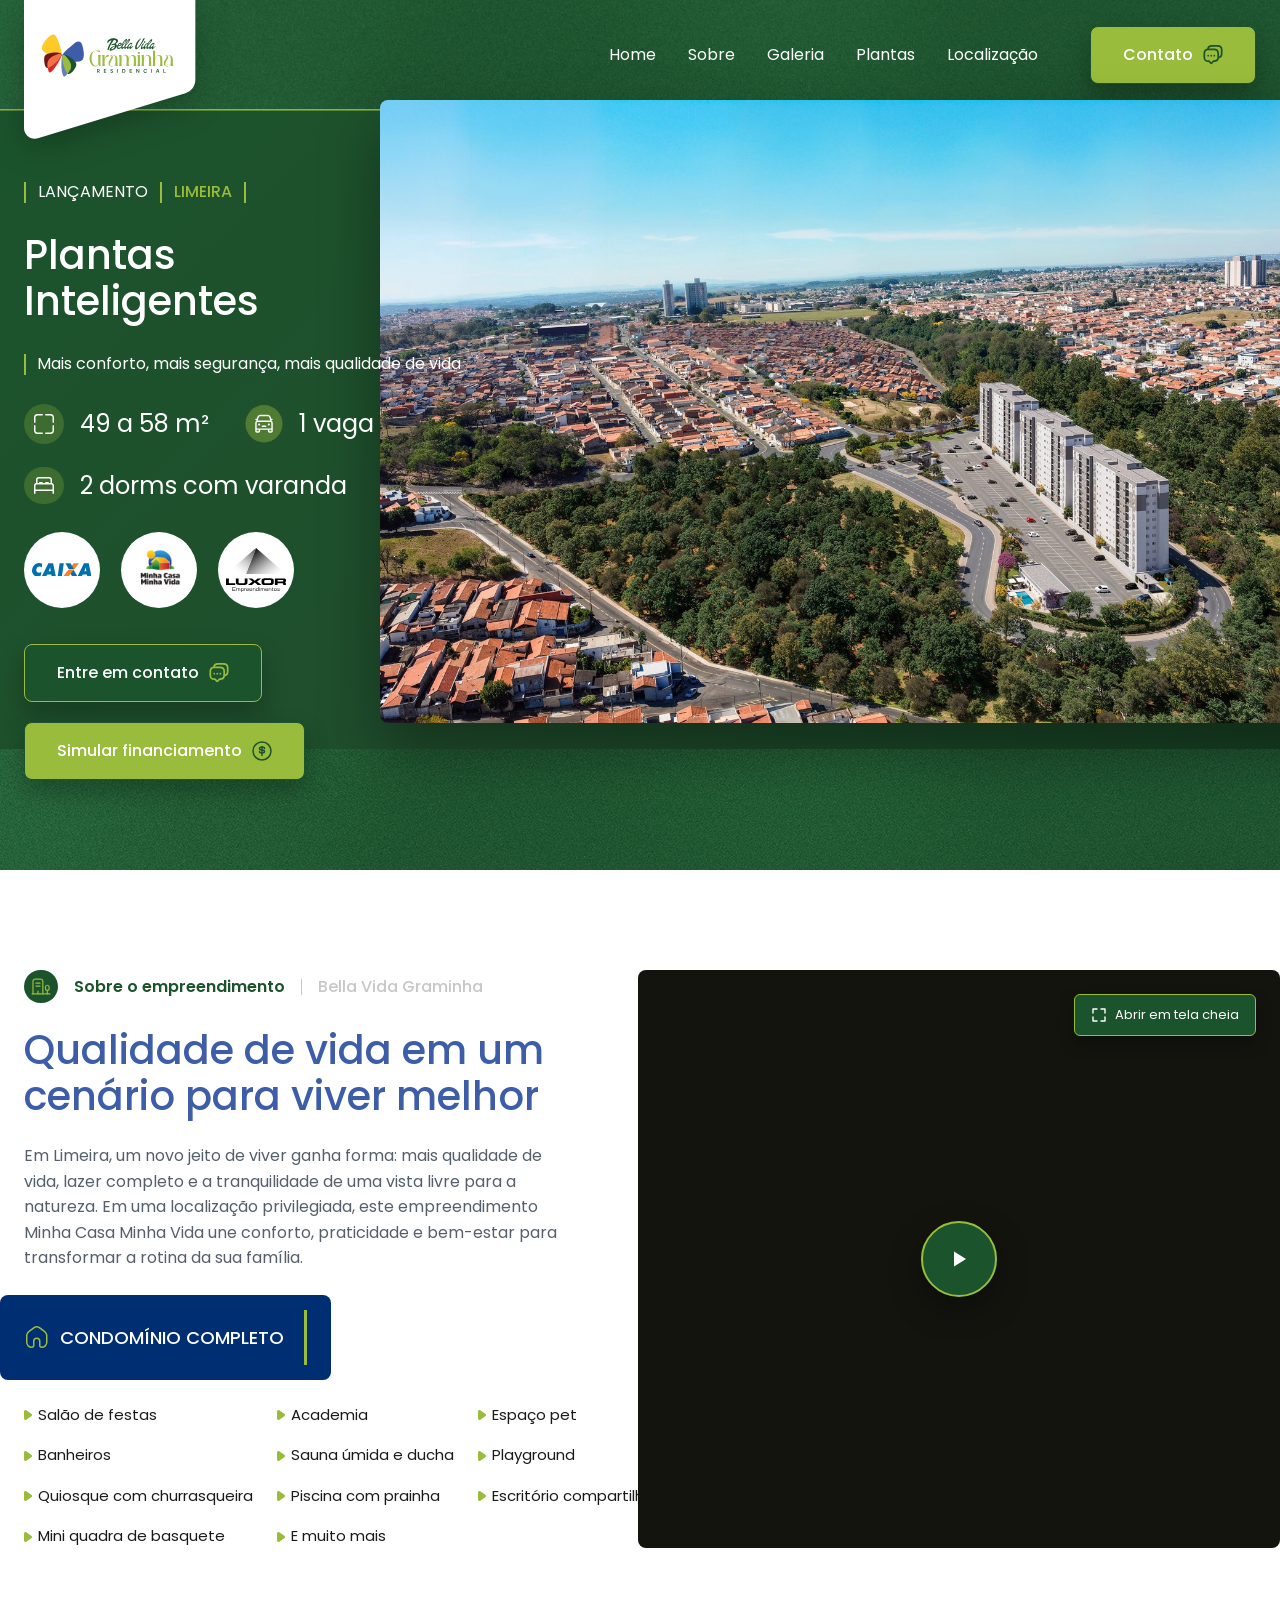
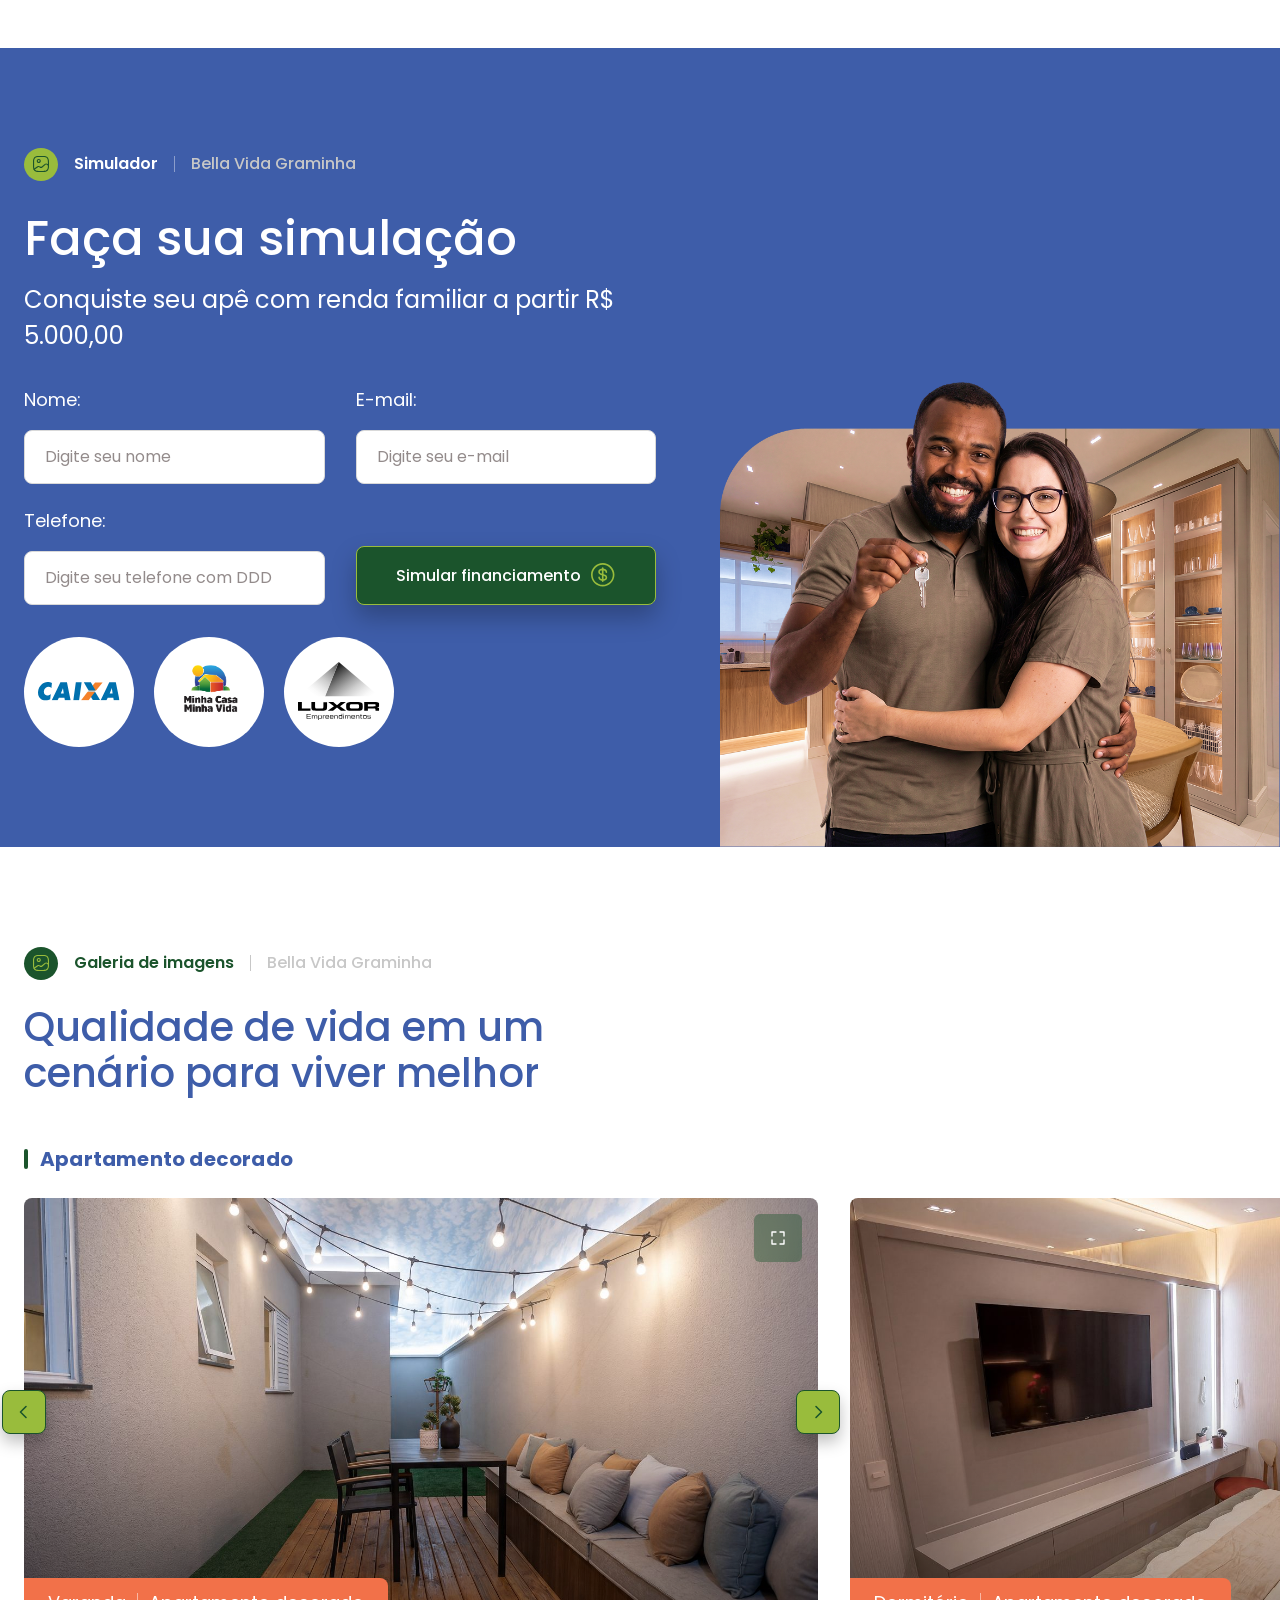
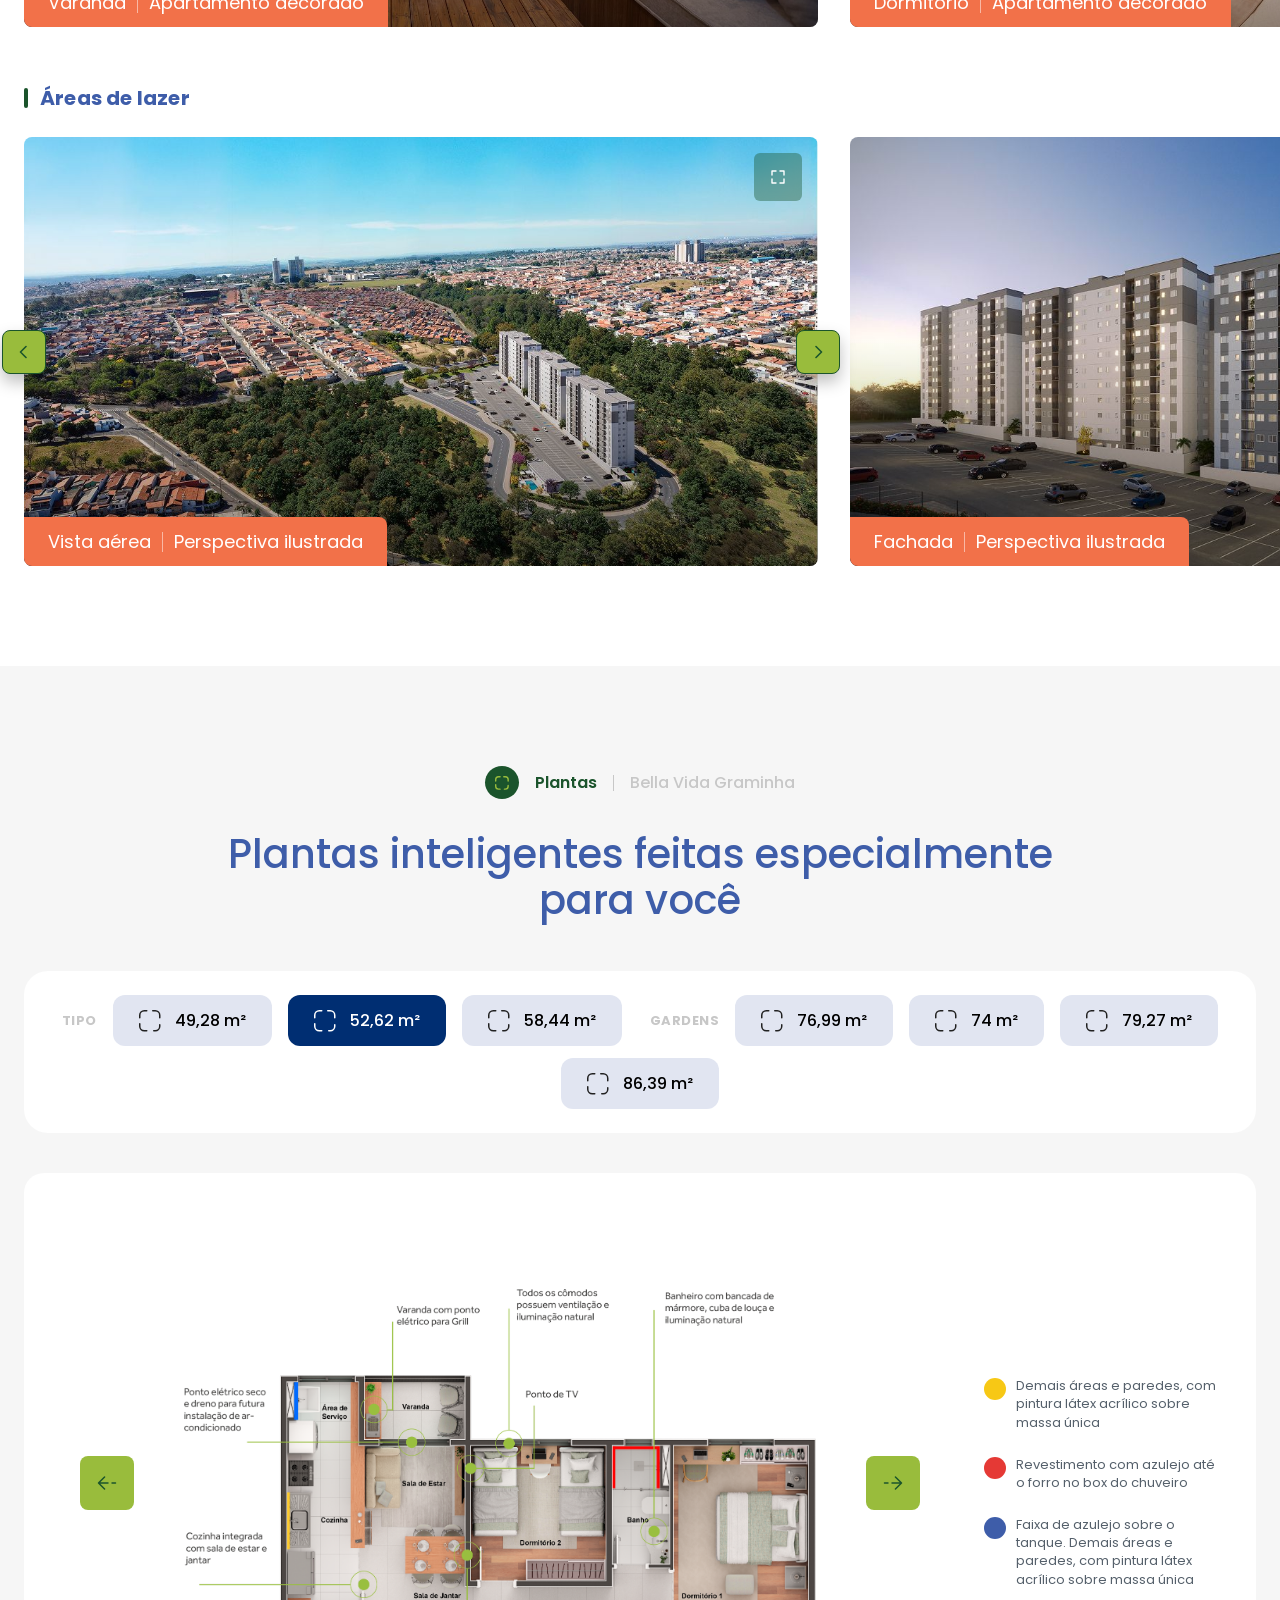
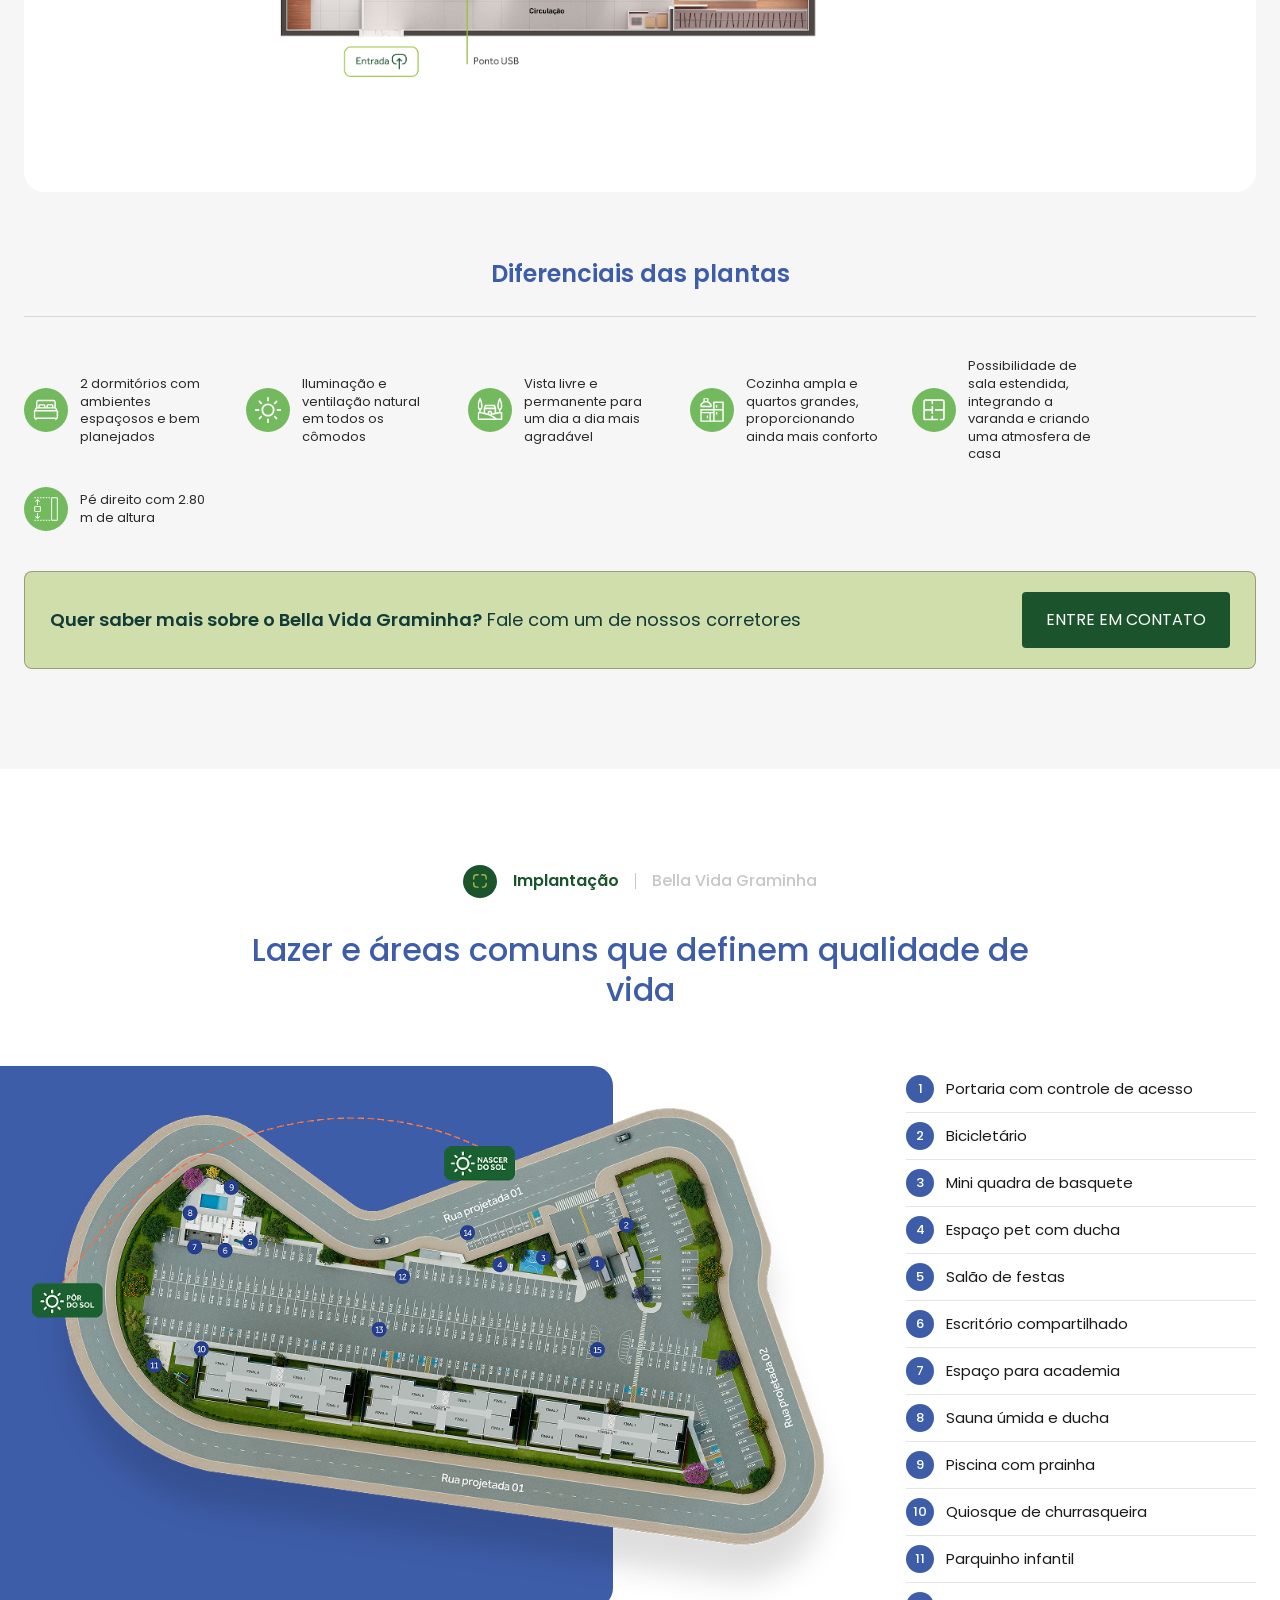
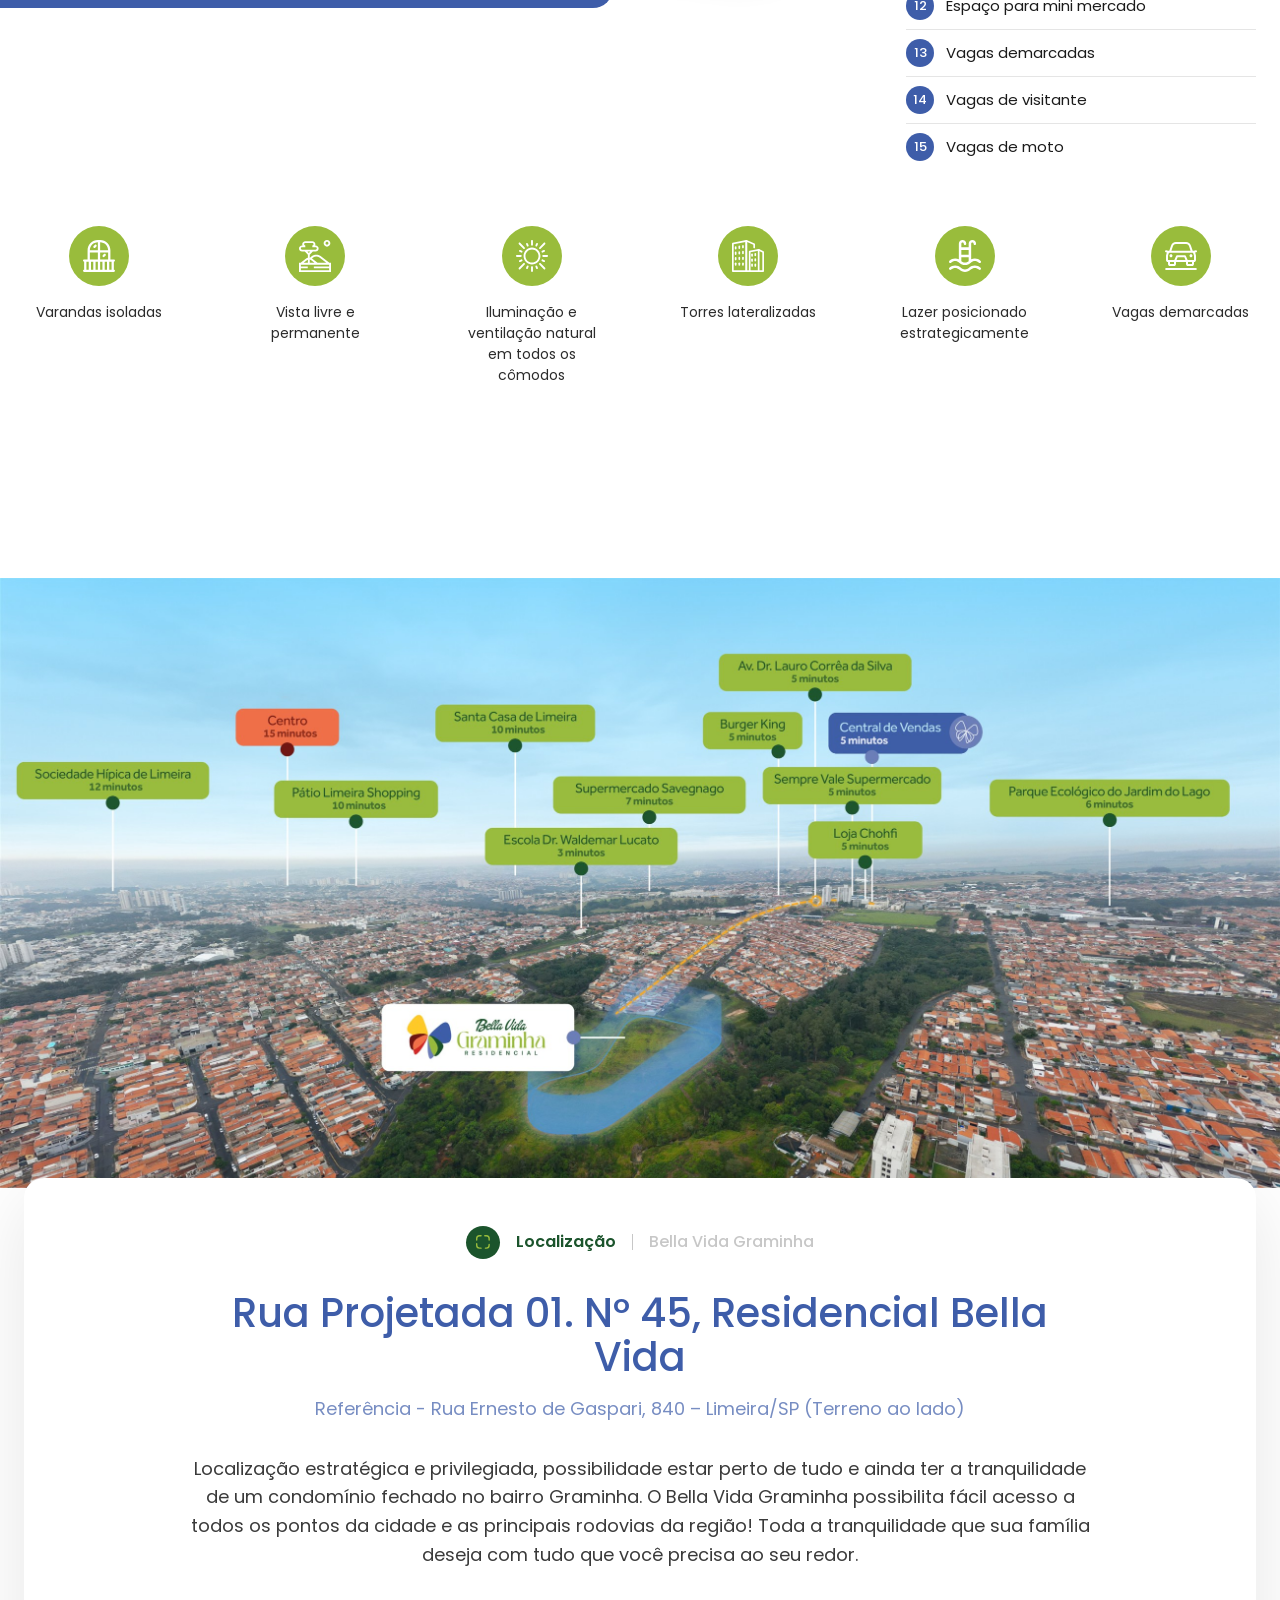
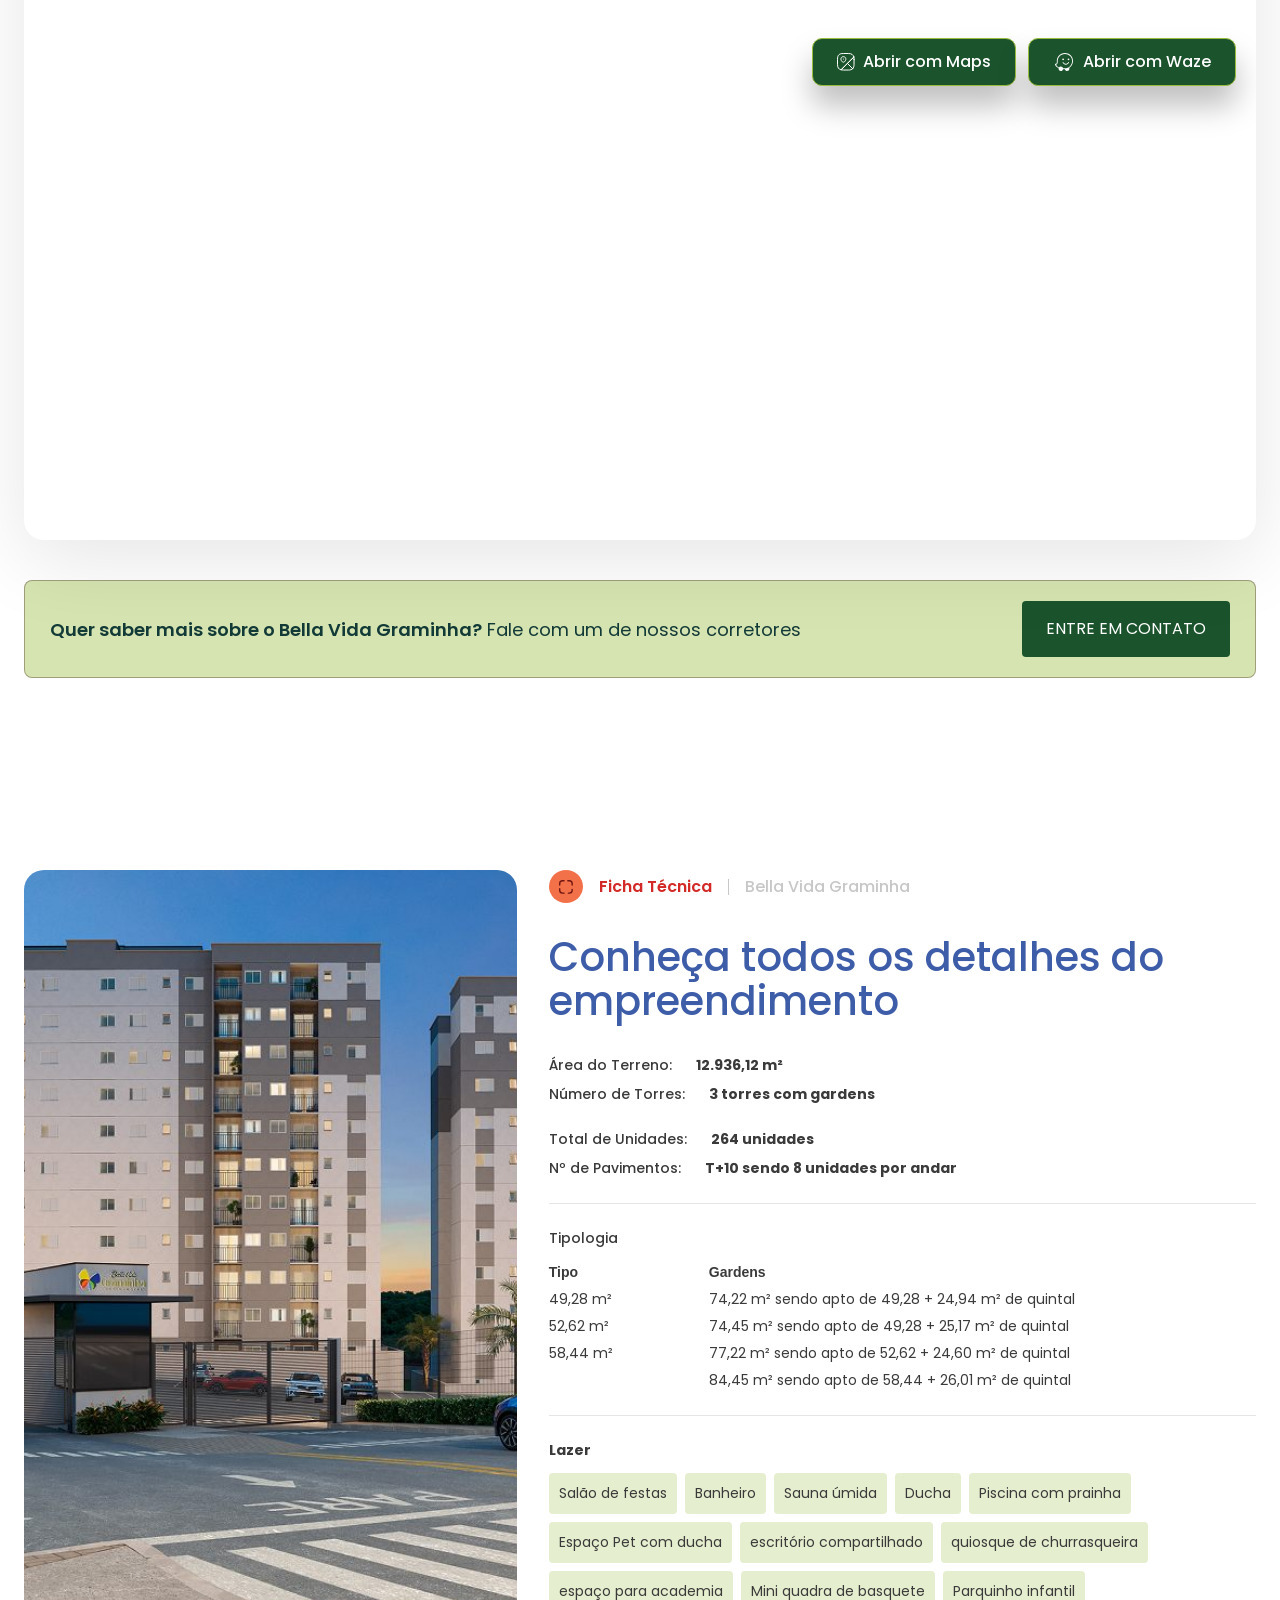
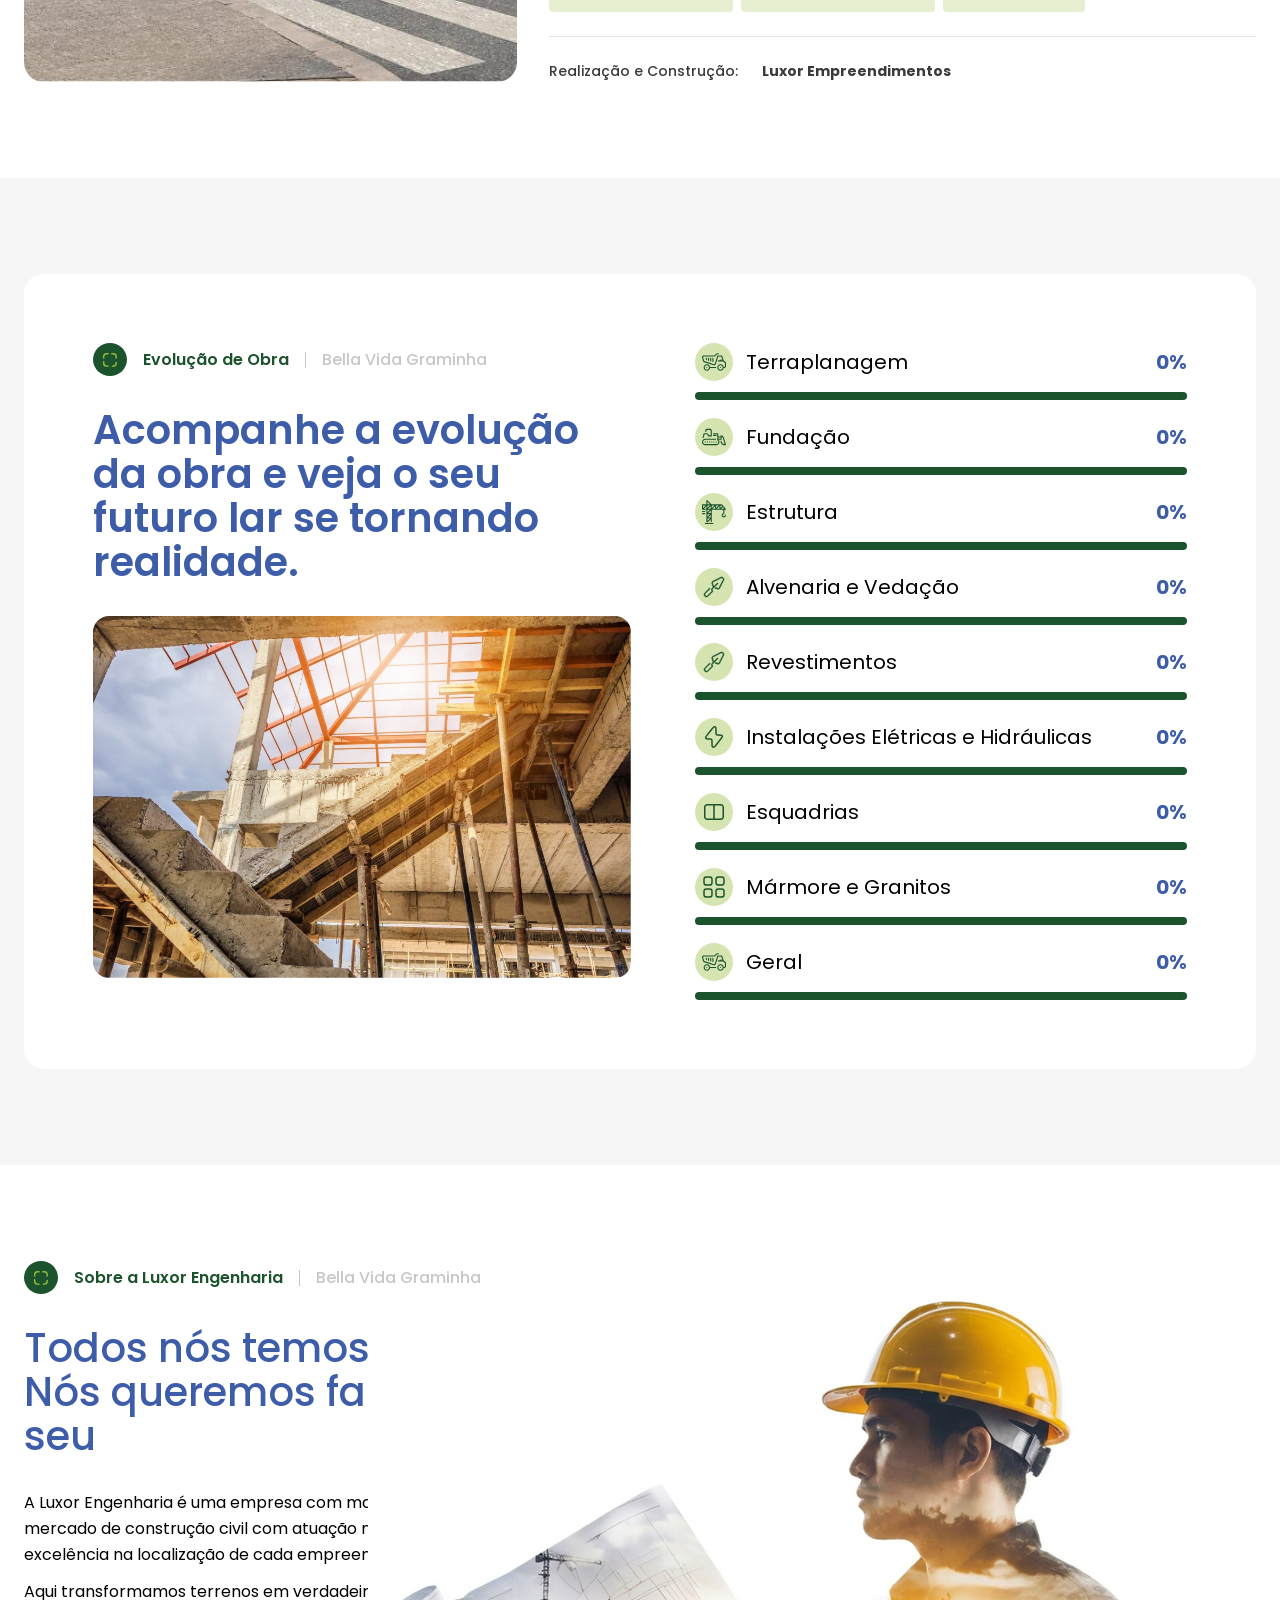
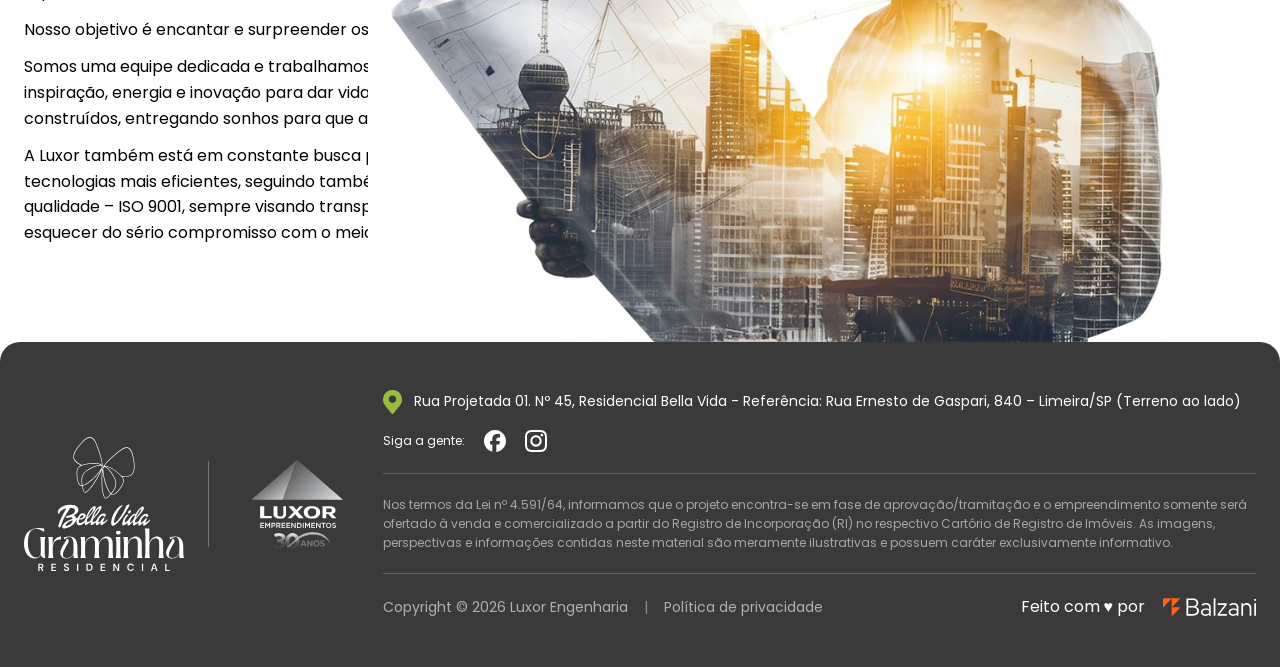
==== commit 639952cb: "Atualiza endereco de referencia na secao de Localizacao e no rodape Co-Authored-By: Claude Sonnet 5 " ====
--- a/teste/index.html
+++ b/teste/index.html
@@ -892,7 +892,7 @@
             <span class="section-eyebrow__project">Bella Vida Graminha</span>
           </div>
 
-          <h2 class="localizacao__title">Rua Projetada 01. Nº 45, Limeira - SP</h2>
+          <h2 class="localizacao__title">Rua Projetada 01. Nº 45, Residencial Bella Vida<br><span class="localizacao__title-ref">Referência - Rua Ernesto de Gaspari, 840 – Limeira/SP (Terreno ao lado)</span></h2>
 
           <p class="localizacao__text">Localização estratégica e privilegiada, possibilidade estar perto de tudo e ainda ter a tranquilidade de um condomínio fechado no bairro Graminha. O Bella Vida Graminha possibilita fácil acesso a todos os pontos da cidade e as principais rodovias da região! Toda a tranquilidade que sua família deseja com tudo que você precisa ao seu redor.</p>
         </div>
@@ -1179,7 +1179,7 @@
         <div class="site-footer__row">
           <div class="site-footer__address">
             <img src="assets/icons/icon-footer-pin.svg" alt="" width="19" height="24">
-            <span>Rua Projetada 01. Nº 45, Residencial Bella Vida (Perpendicular à R. Primo Fontana) - Limeira/SP</span>
+            <span>Rua Projetada 01. Nº 45, Residencial Bella Vida - Referência: Rua Ernesto de Gaspari, 840 – Limeira/SP (Terreno ao lado)</span>
           </div>
 
           <div class="site-footer__social">
--- a/teste/css/main.css
+++ b/teste/css/main.css
@@ -1836,6 +1836,14 @@
   color: var(--color-blue);
 }
 
+.localizacao__title-ref {
+  display: inline-block;
+  margin-top: 8px;
+  font-size: 18px;
+  font-weight: 400;
+  opacity: 0.7;
+}
+
 .localizacao__text {
   max-width: 900px;
   font-size: 18px;
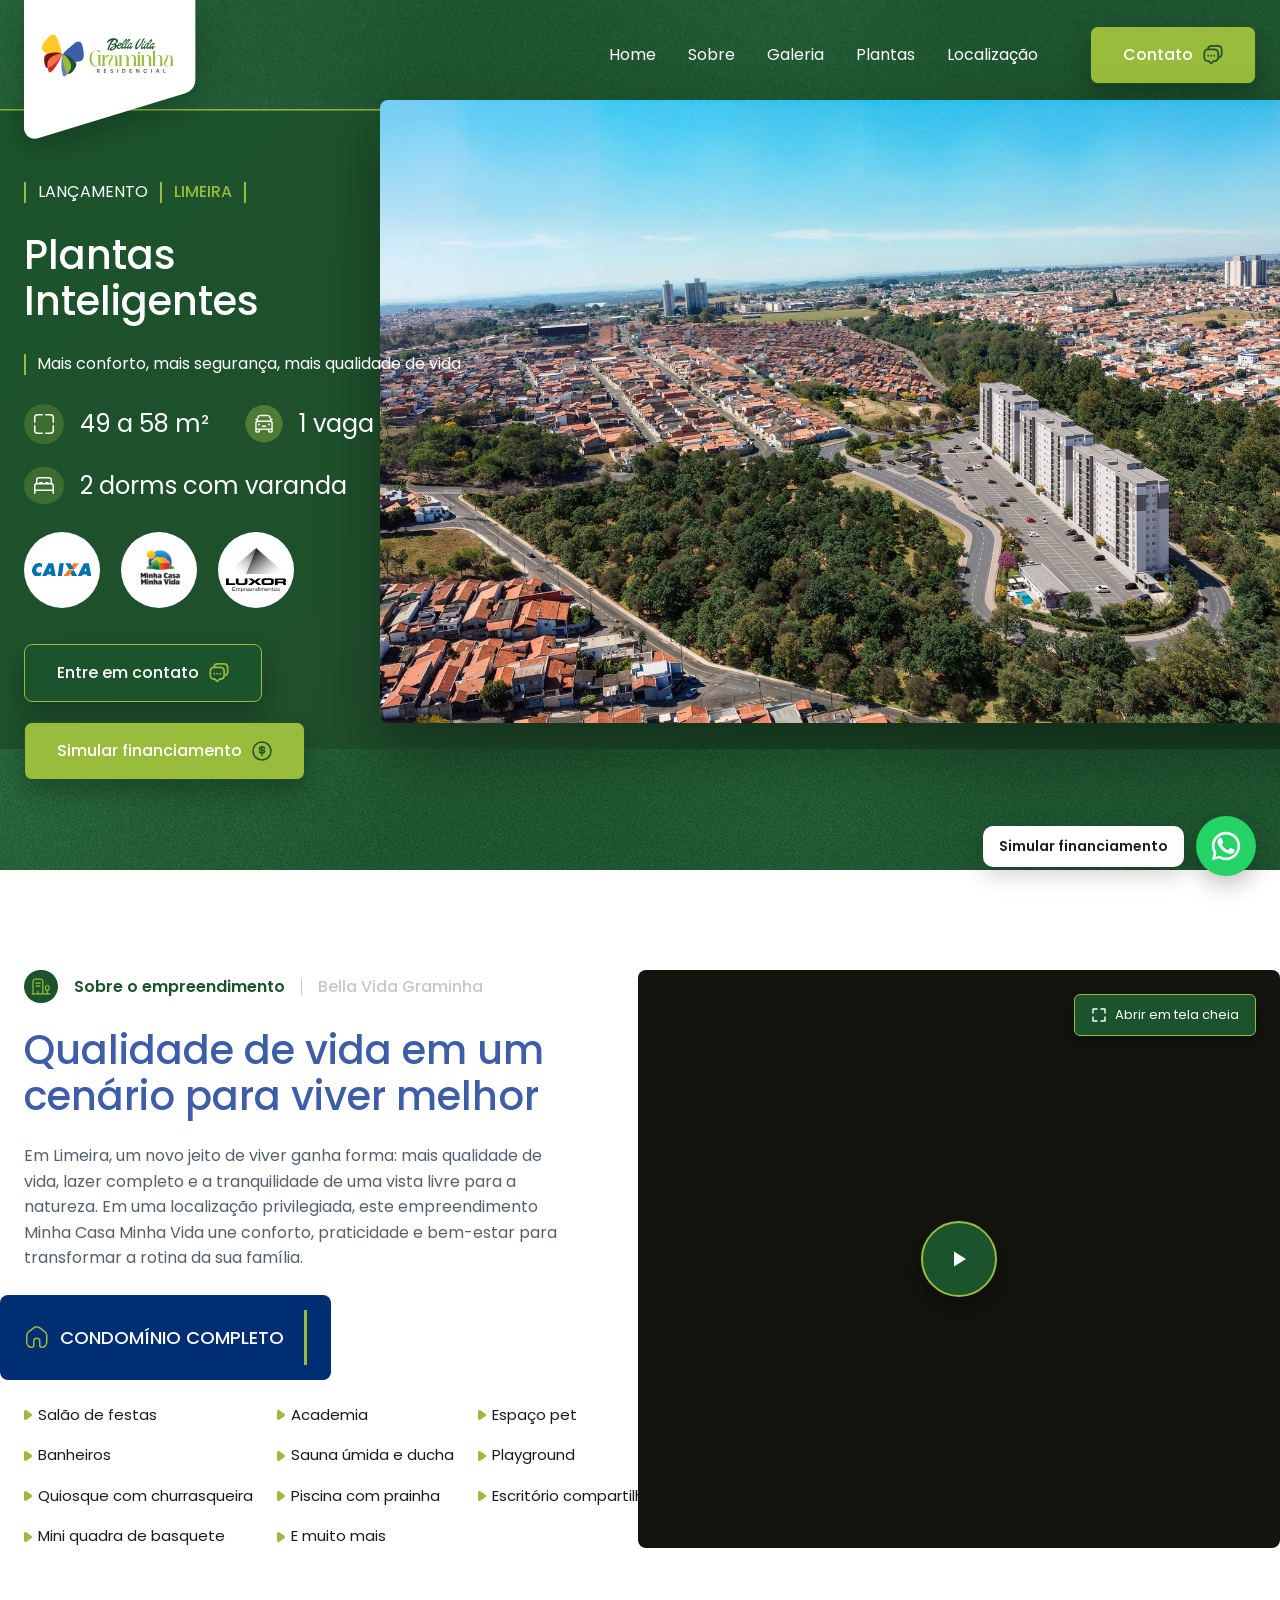
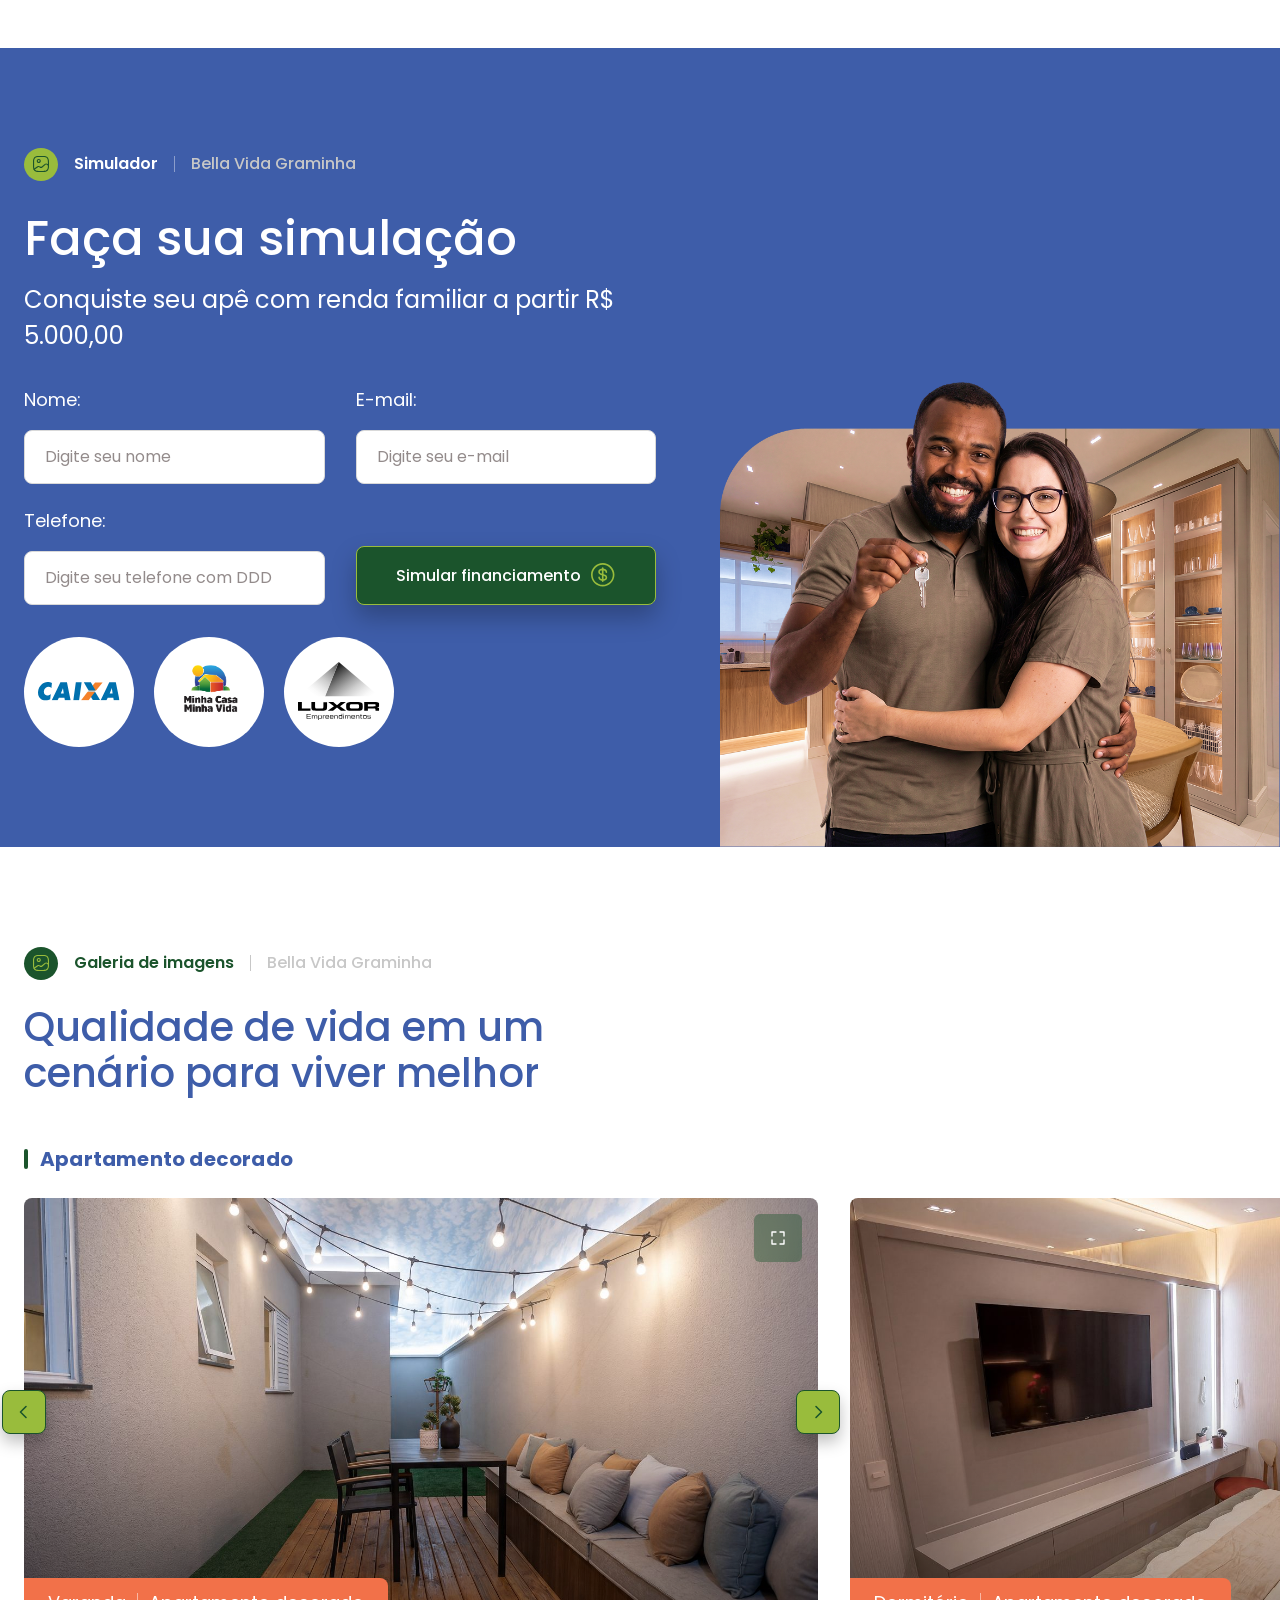
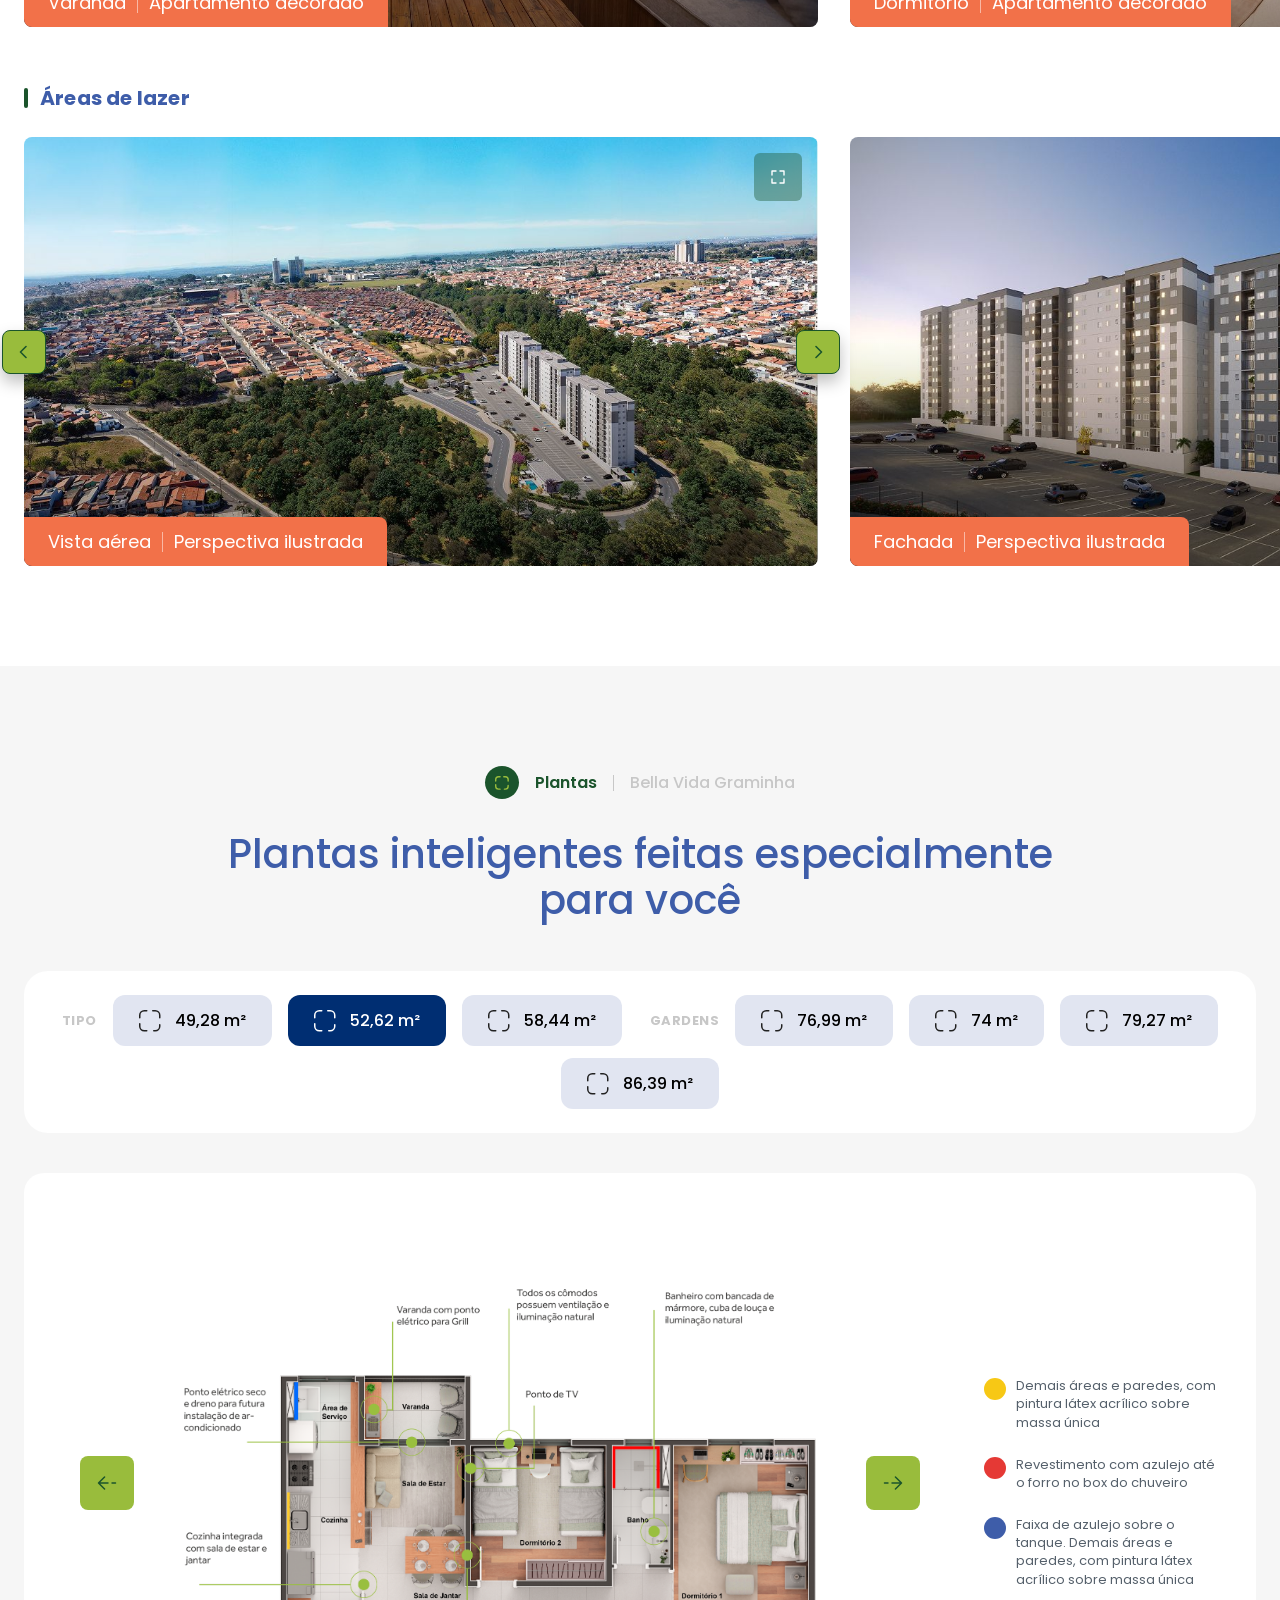
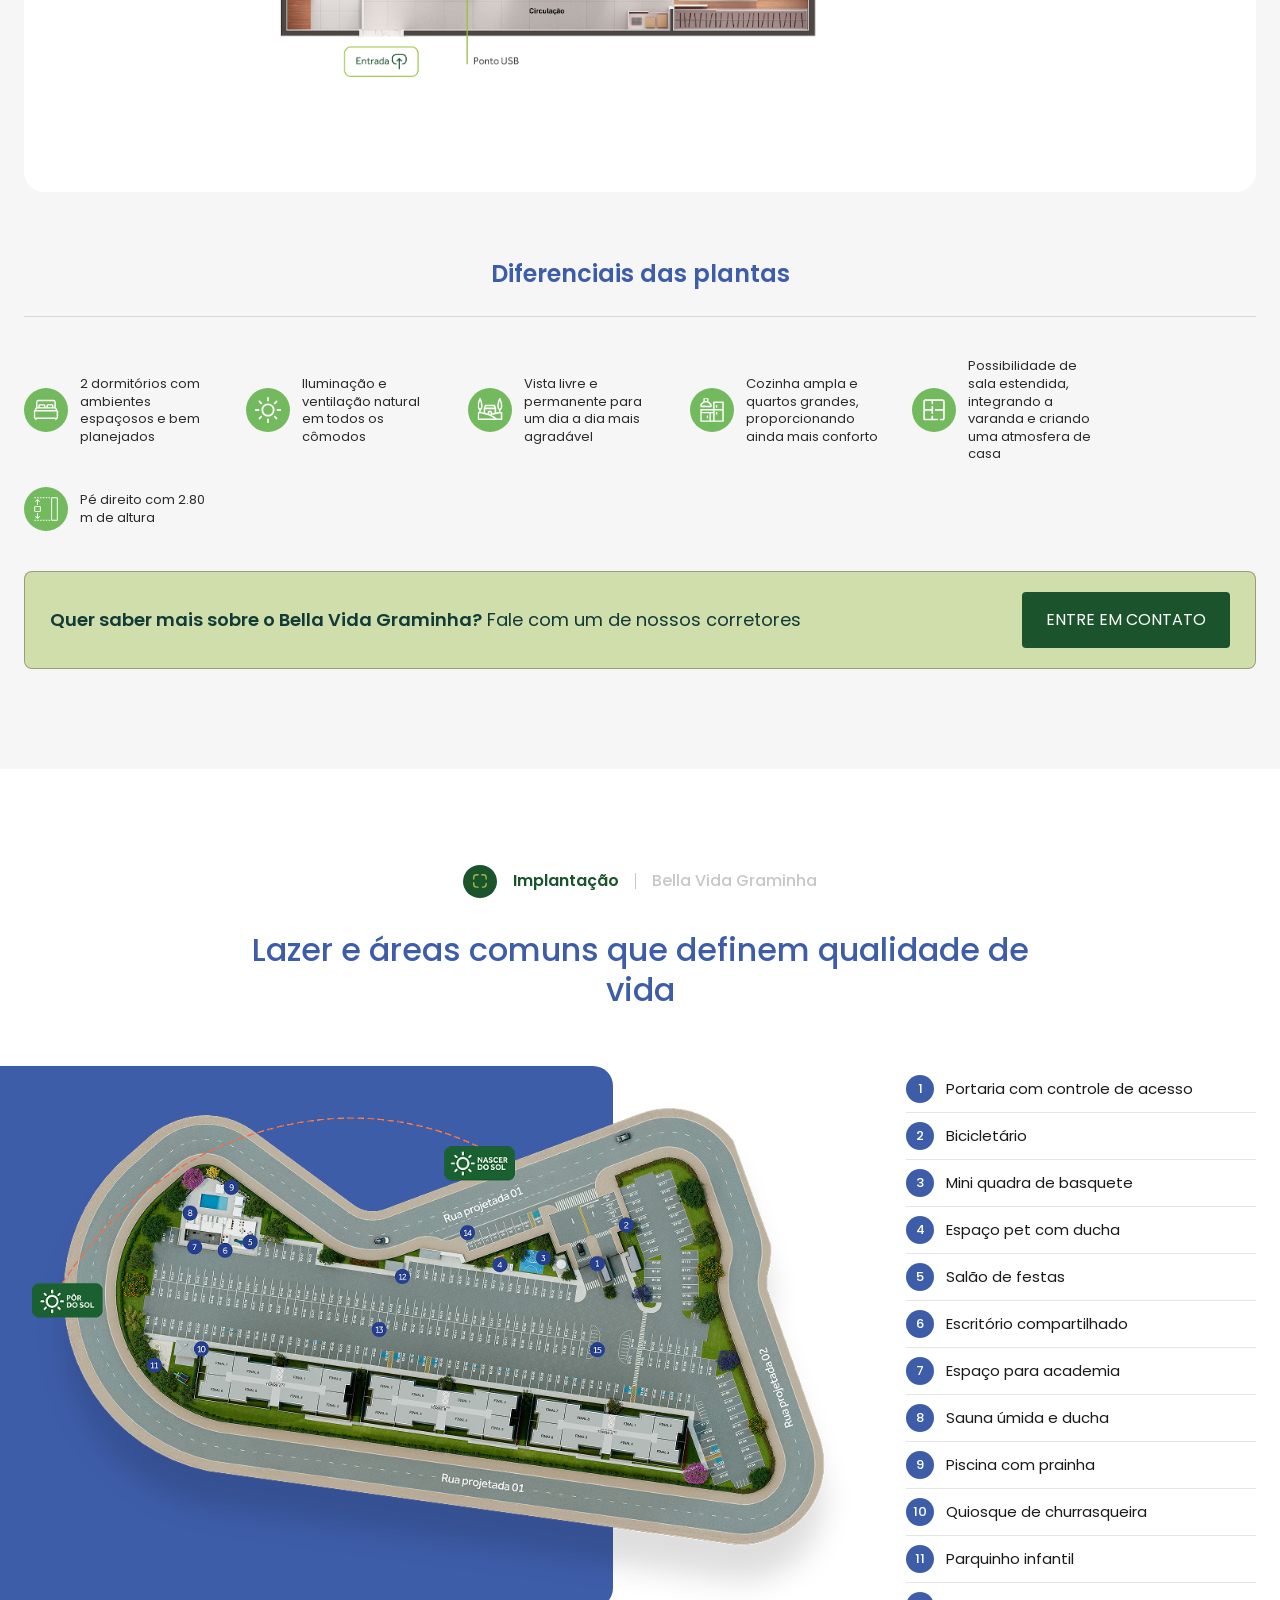
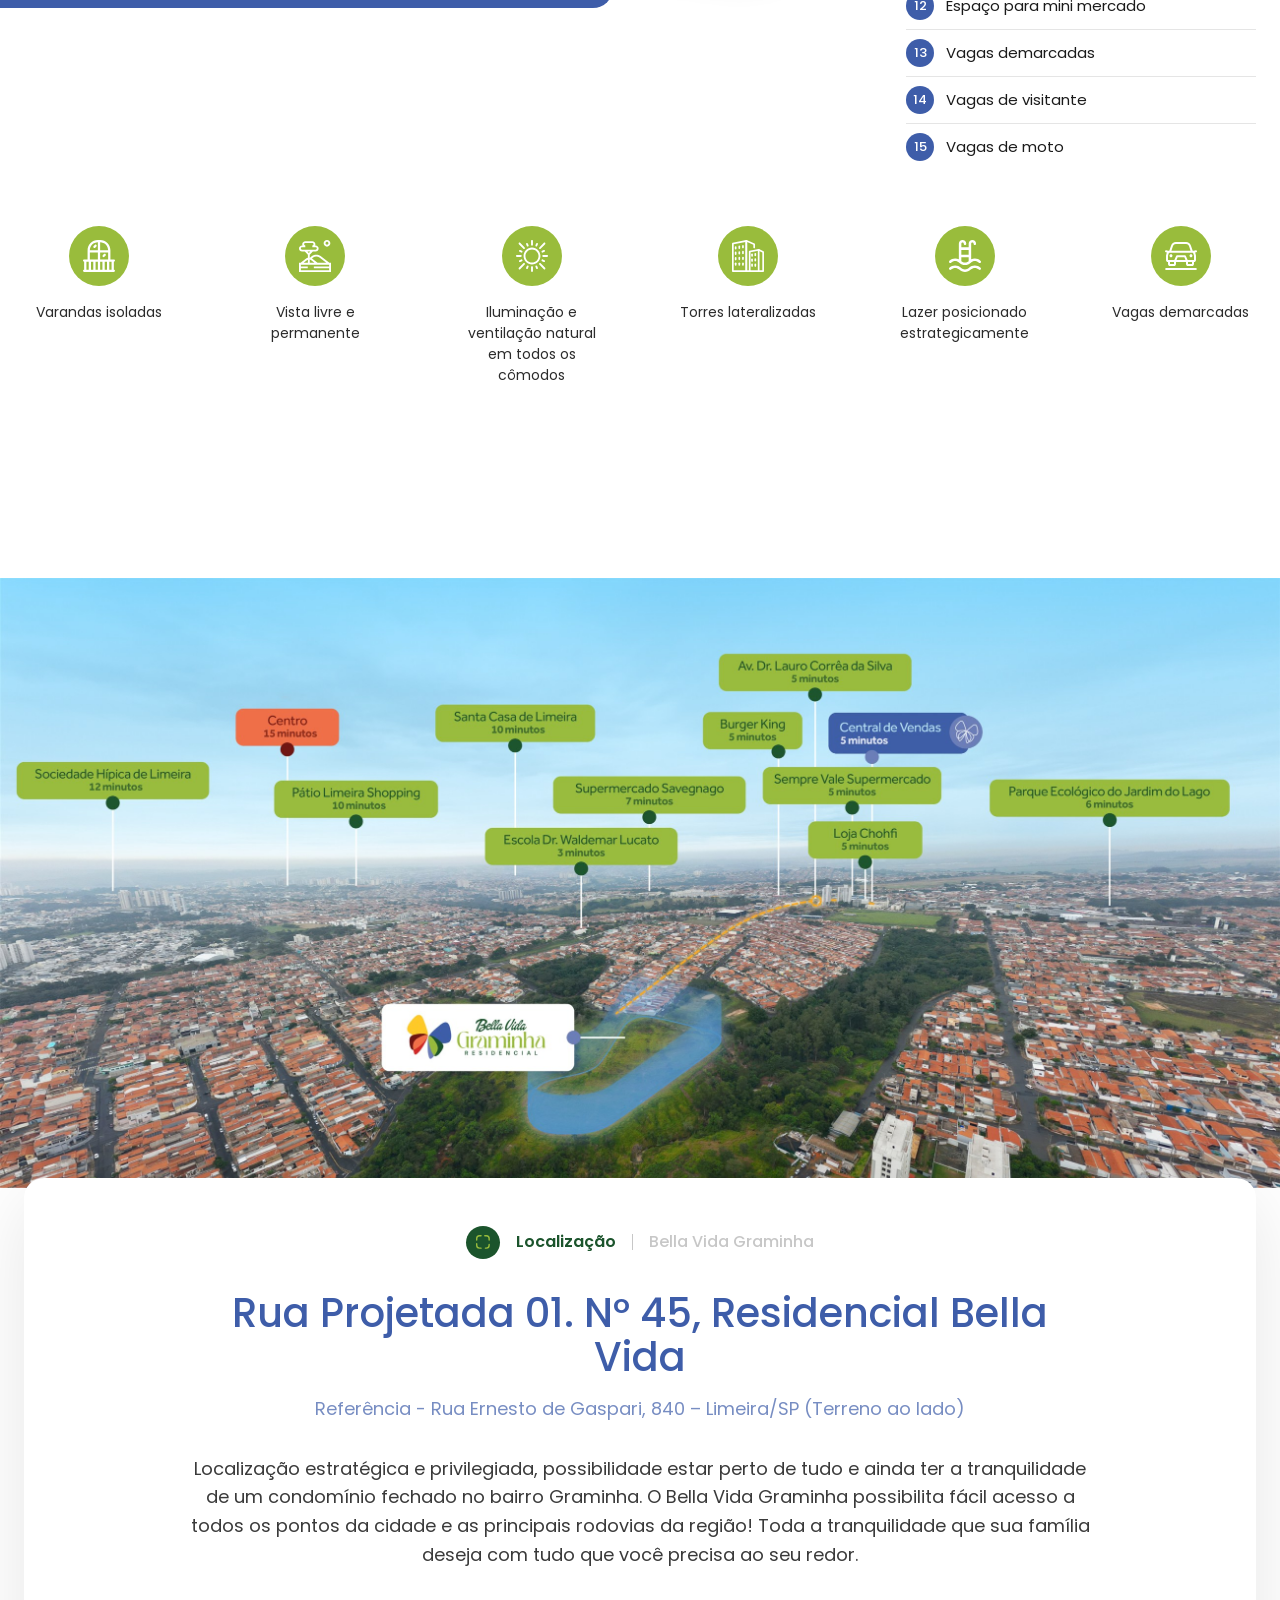
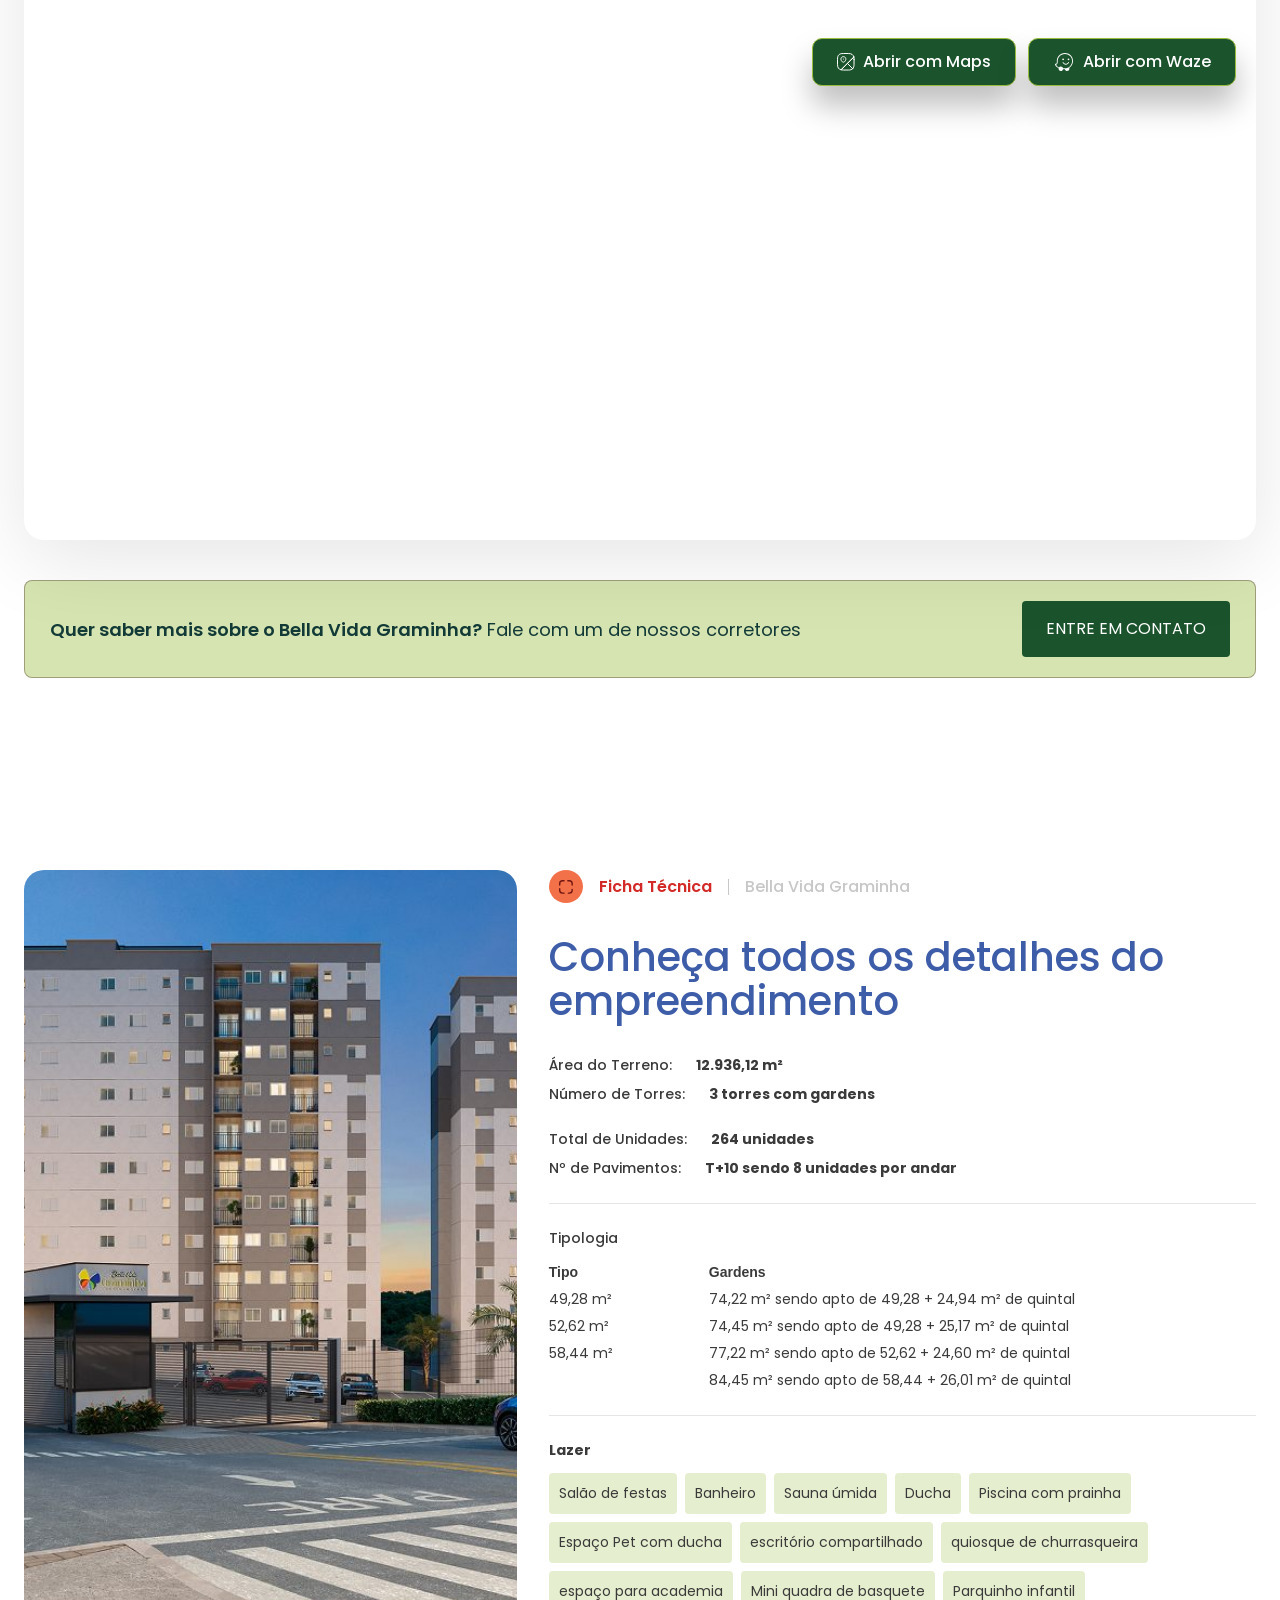
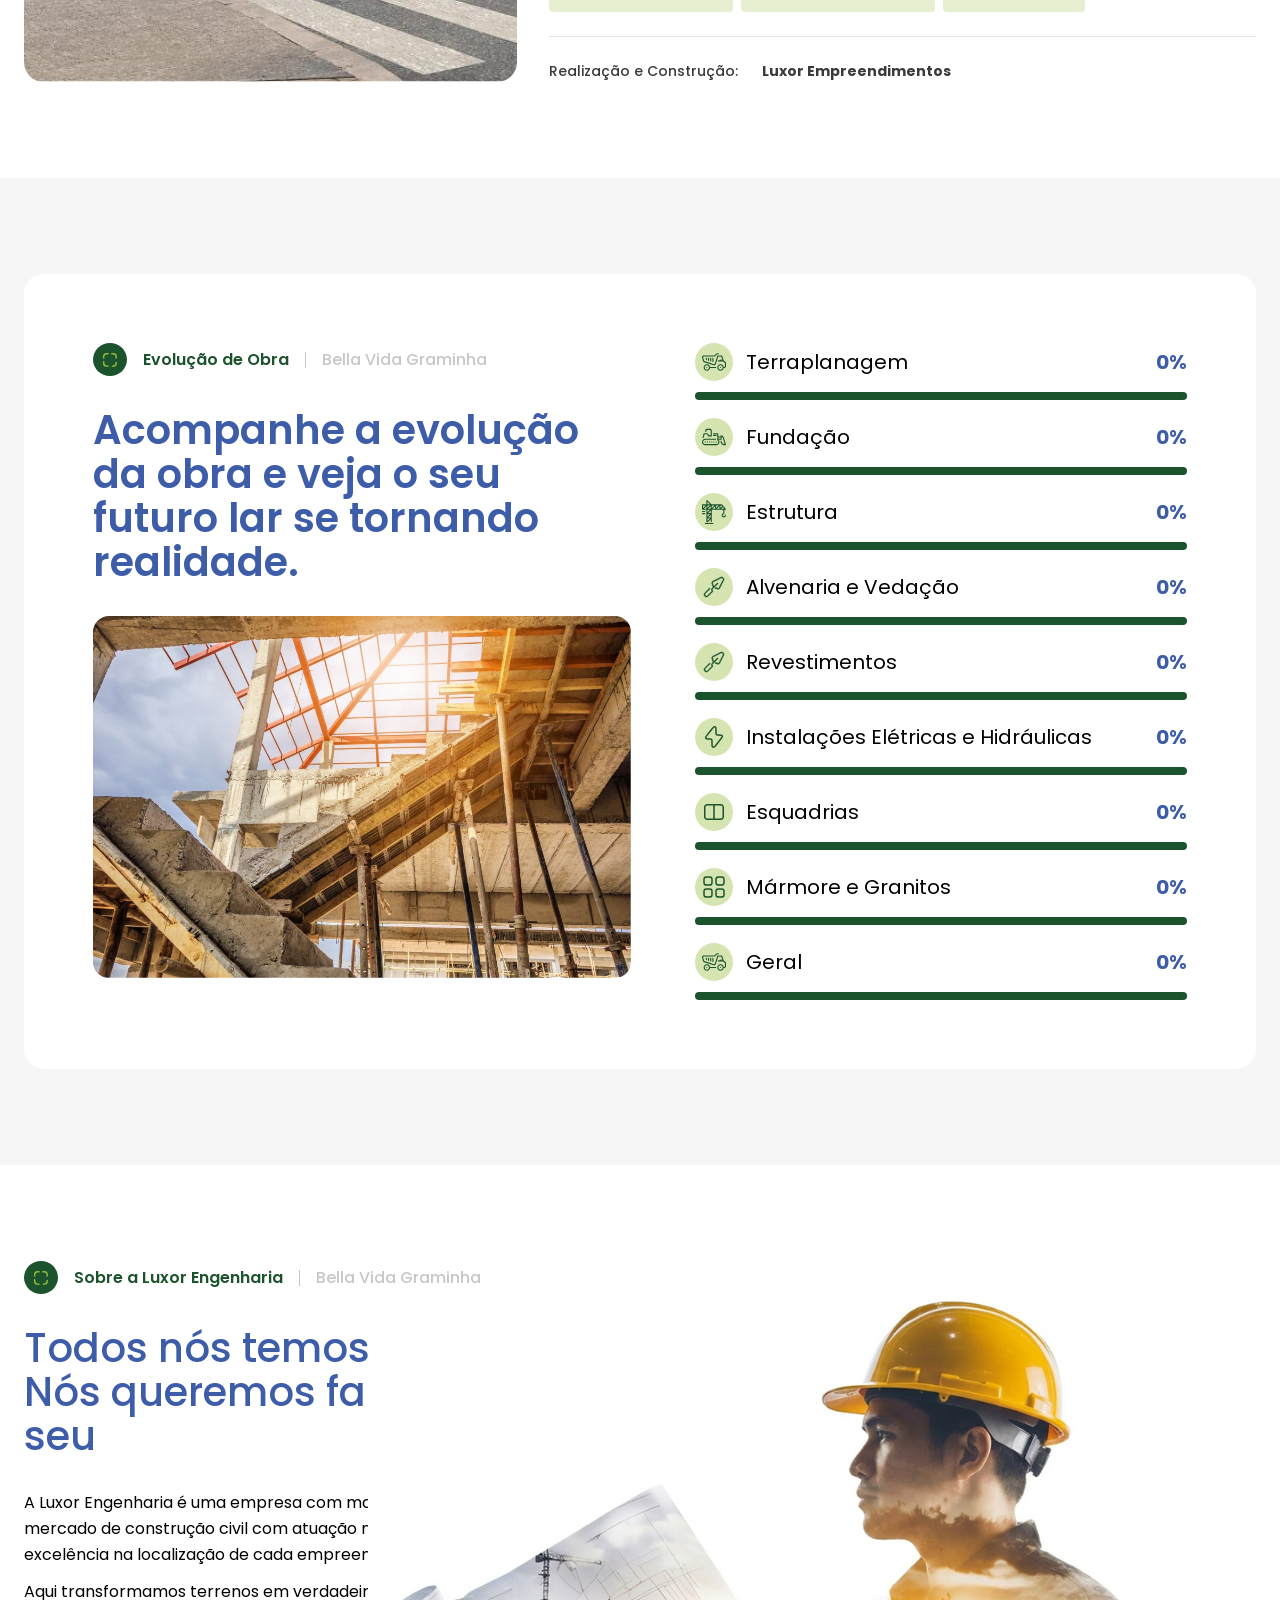
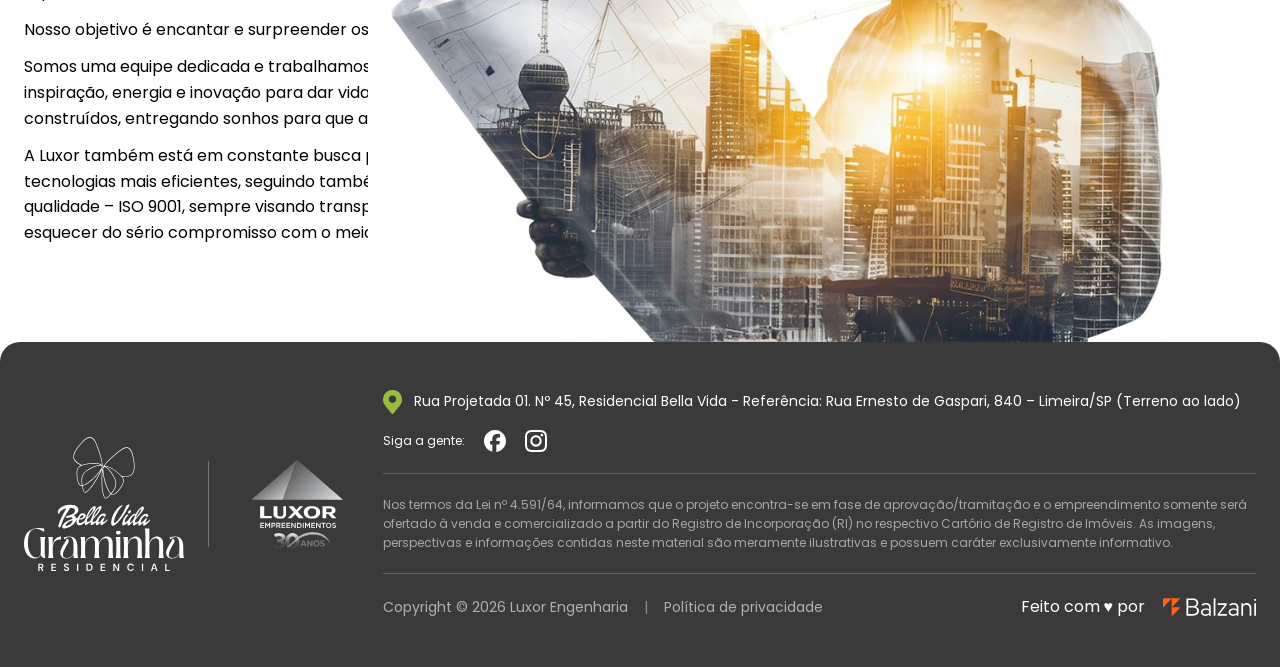
==== commit cebbfffc: "Adiciona botao flutuante do WhatsApp com balao "Simular financiamento" Co-Authored-By: Claude Sonnet" ====
--- a/teste/index.html
+++ b/teste/index.html
@@ -1213,6 +1213,16 @@
     </div>
   </footer>
 
+  <a href="https://wa.me/551926602525?text=Ol%C3%A1!%20Quero%20simular%20o%20financiamento%20do%20Bella%20Vida%20Graminha" target="_blank" rel="noopener" class="whatsapp-float" aria-label="Simular financiamento pelo WhatsApp">
+    <span class="whatsapp-float__bubble">Simular financiamento</span>
+    <span class="whatsapp-float__btn">
+      <svg width="34" height="34" viewBox="0 0 24 24" fill="none" xmlns="http://www.w3.org/2000/svg" aria-hidden="true">
+        <path d="M17.472 14.382c-.297-.149-1.758-.867-2.03-.967-.273-.099-.471-.148-.67.15-.197.297-.767.966-.94 1.164-.173.199-.347.223-.644.075-.297-.15-1.255-.463-2.39-1.475-.883-.788-1.48-1.761-1.653-2.059-.173-.297-.018-.458.13-.606.134-.133.297-.347.446-.52.149-.174.198-.298.297-.497.099-.198.05-.372-.025-.521-.075-.148-.669-1.612-.916-2.207-.242-.579-.487-.5-.669-.51-.173-.008-.371-.01-.57-.01-.198 0-.52.074-.792.372-.272.298-1.04 1.016-1.04 2.479 0 1.462 1.065 2.875 1.213 3.074.149.198 2.096 3.2 5.077 4.487.71.306 1.263.489 1.694.626.712.226 1.36.194 1.872.118.571-.085 1.758-.719 2.006-1.413.248-.694.248-1.289.173-1.412-.074-.124-.272-.198-.57-.347Z" fill="white"/>
+        <path d="M12.004 2C6.486 2 2 6.486 2 12.004c0 1.887.52 3.653 1.42 5.163L2 22l4.938-1.35a9.94 9.94 0 0 0 5.066 1.39h.004c5.518 0 10.004-4.486 10.004-10.004C22.012 6.518 17.526 2.032 12.008 2h-.004Zm0 18.166a8.14 8.14 0 0 1-4.15-1.135l-.298-.177-3.09.845.826-3.013-.194-.31a8.14 8.14 0 0 1-1.25-4.372c0-4.508 3.667-8.174 8.16-8.174 2.18 0 4.226.85 5.766 2.394a8.108 8.108 0 0 1 2.39 5.784c0 4.508-3.666 8.158-8.16 8.158Z" fill="white"/>
+      </svg>
+    </span>
+  </a>
+
   <div class="lightbox" id="lightbox" aria-hidden="true">
     <button type="button" class="lightbox__close" id="lightboxClose" aria-label="Fechar">
       <svg width="20" height="20" viewBox="0 0 20 20" fill="none" xmlns="http://www.w3.org/2000/svg" aria-hidden="true">
--- a/teste/css/main.css
+++ b/teste/css/main.css
@@ -2637,4 +2637,77 @@
     top: 12px;
     right: 12px;
   }
+}
+
+/* ==================== WHATSAPP FLOAT ==================== */
+.whatsapp-float {
+  position: fixed;
+  right: 24px;
+  bottom: 24px;
+  z-index: 200;
+  display: flex;
+  align-items: center;
+  gap: 12px;
+  text-decoration: none;
+}
+
+.whatsapp-float__bubble {
+  padding: 10px 16px;
+  border-radius: 10px;
+  background-color: var(--color-white);
+  color: #1f1f1f;
+  font-size: 14px;
+  font-weight: 600;
+  white-space: nowrap;
+  box-shadow: 0 8px 24px rgba(0, 0, 0, 0.18);
+  animation: whatsapp-float-bounce 3s ease-in-out infinite;
+}
+
+.whatsapp-float__btn {
+  display: flex;
+  align-items: center;
+  justify-content: center;
+  width: 60px;
+  height: 60px;
+  border-radius: 50%;
+  background-color: #25d366;
+  box-shadow: 0 8px 24px rgba(0, 0, 0, 0.25);
+  flex-shrink: 0;
+  transition: transform var(--transition);
+}
+
+.whatsapp-float:hover .whatsapp-float__btn {
+  transform: scale(1.08);
+}
+
+@keyframes whatsapp-float-bounce {
+  0%, 80%, 100% {
+    transform: translateY(0);
+  }
+  40% {
+    transform: translateY(-4px);
+  }
+}
+
+@media (max-width: 640px) {
+  .whatsapp-float {
+    right: 16px;
+    bottom: 16px;
+    gap: 8px;
+  }
+
+  .whatsapp-float__bubble {
+    padding: 8px 12px;
+    font-size: 12px;
+  }
+
+  .whatsapp-float__btn {
+    width: 52px;
+    height: 52px;
+  }
+
+  .whatsapp-float__btn svg {
+    width: 28px;
+    height: 28px;
+  }
 }
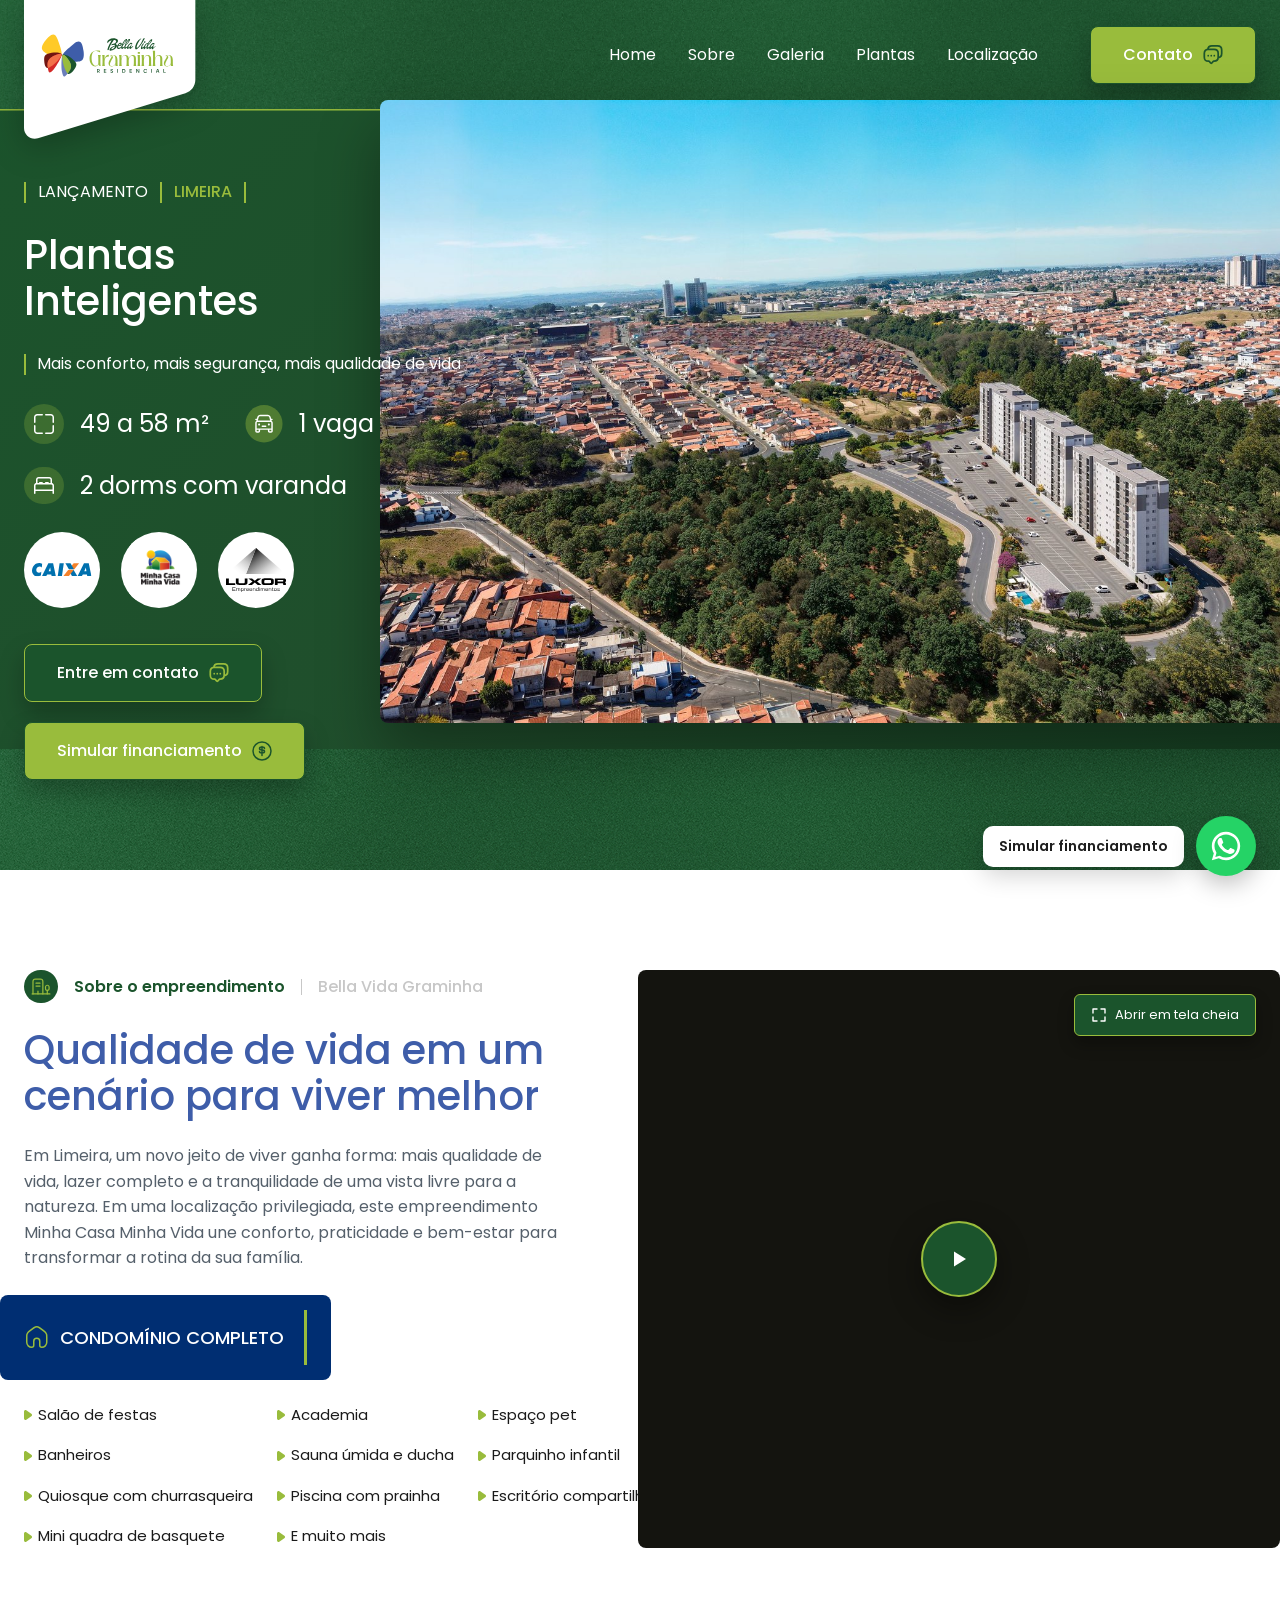
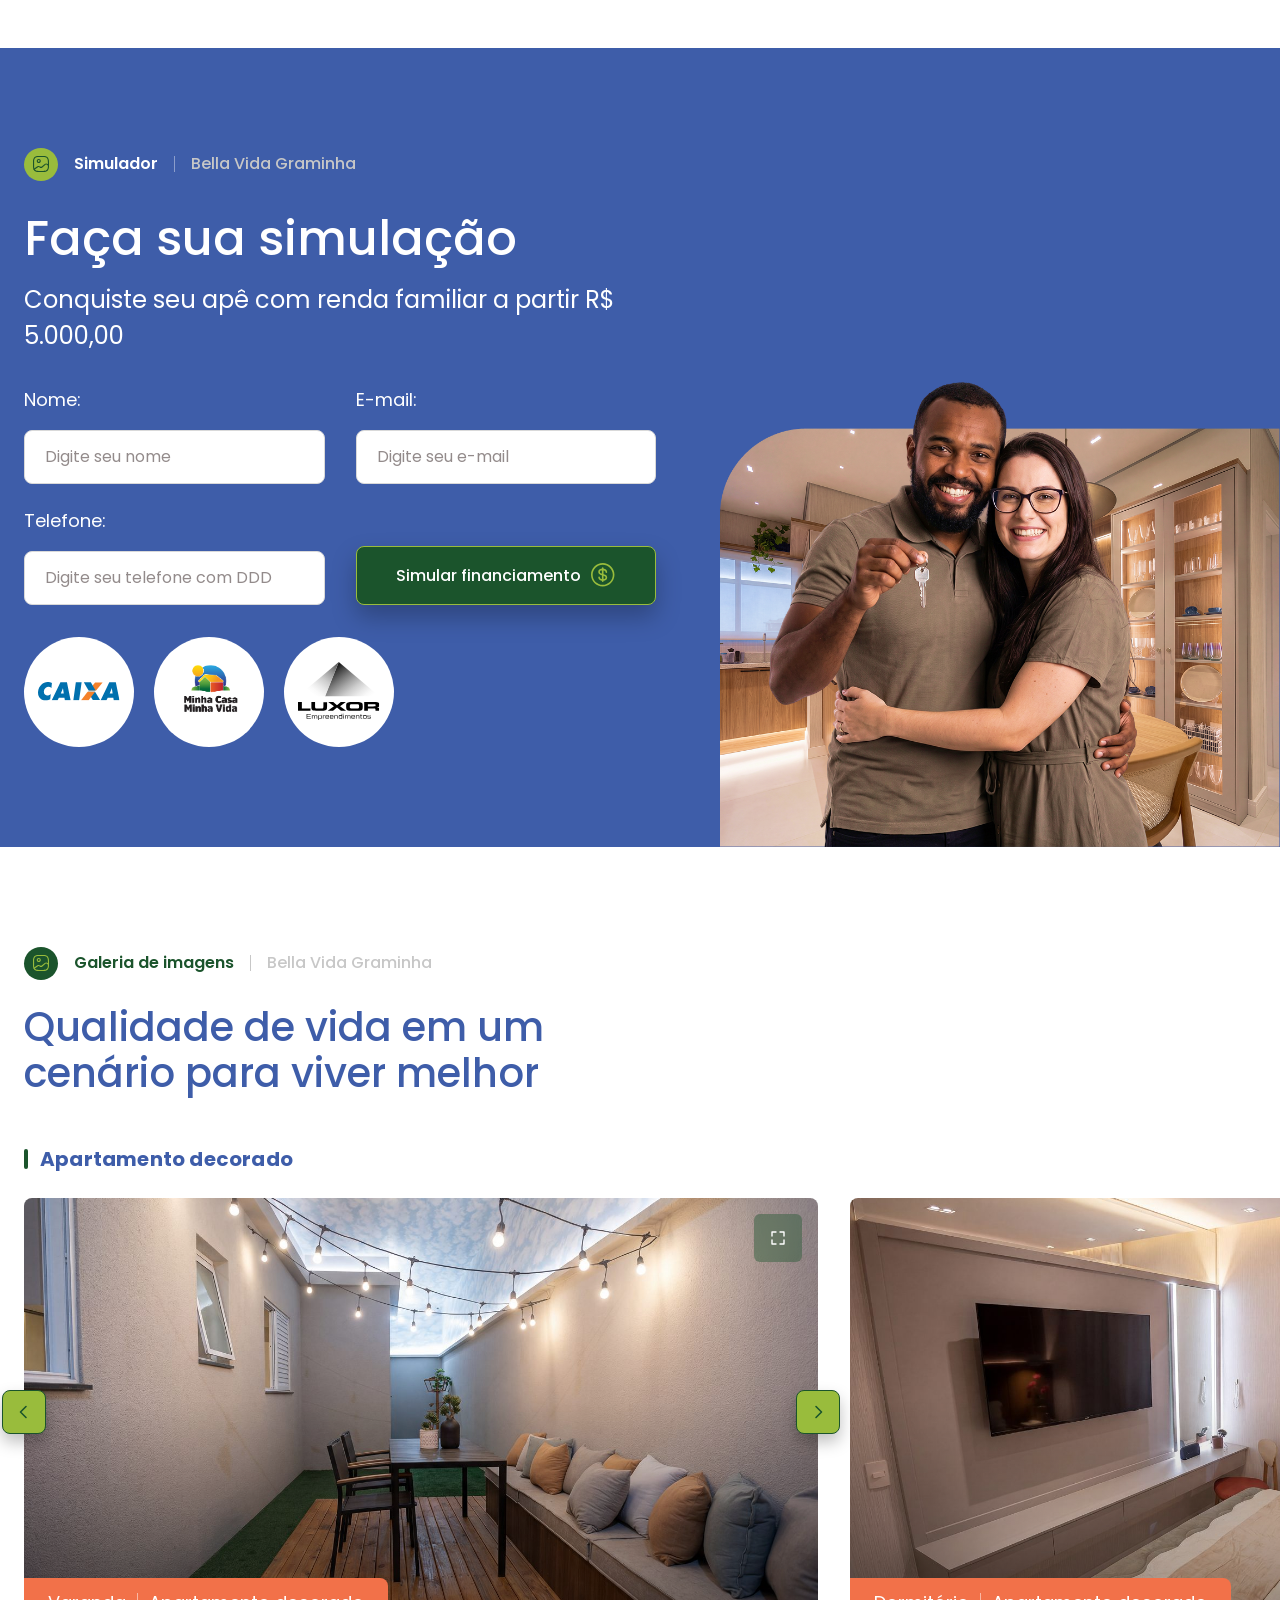
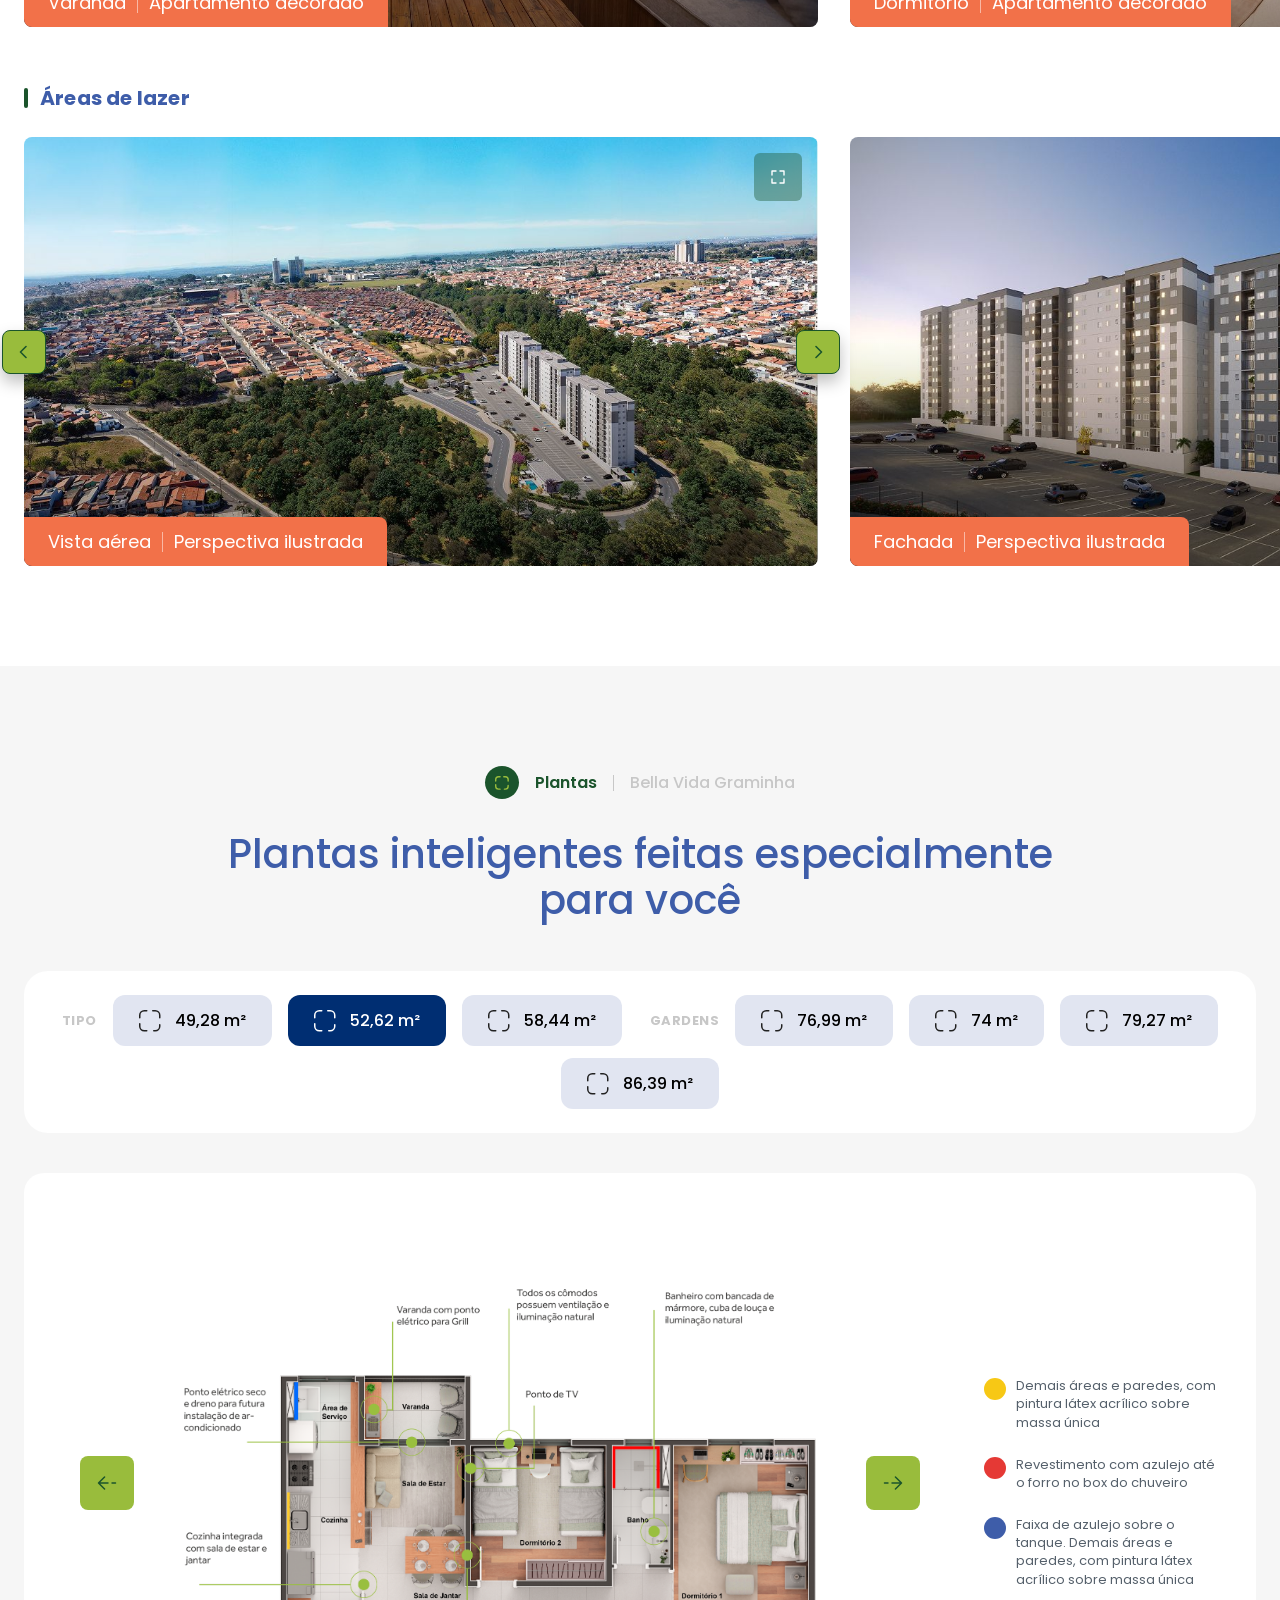
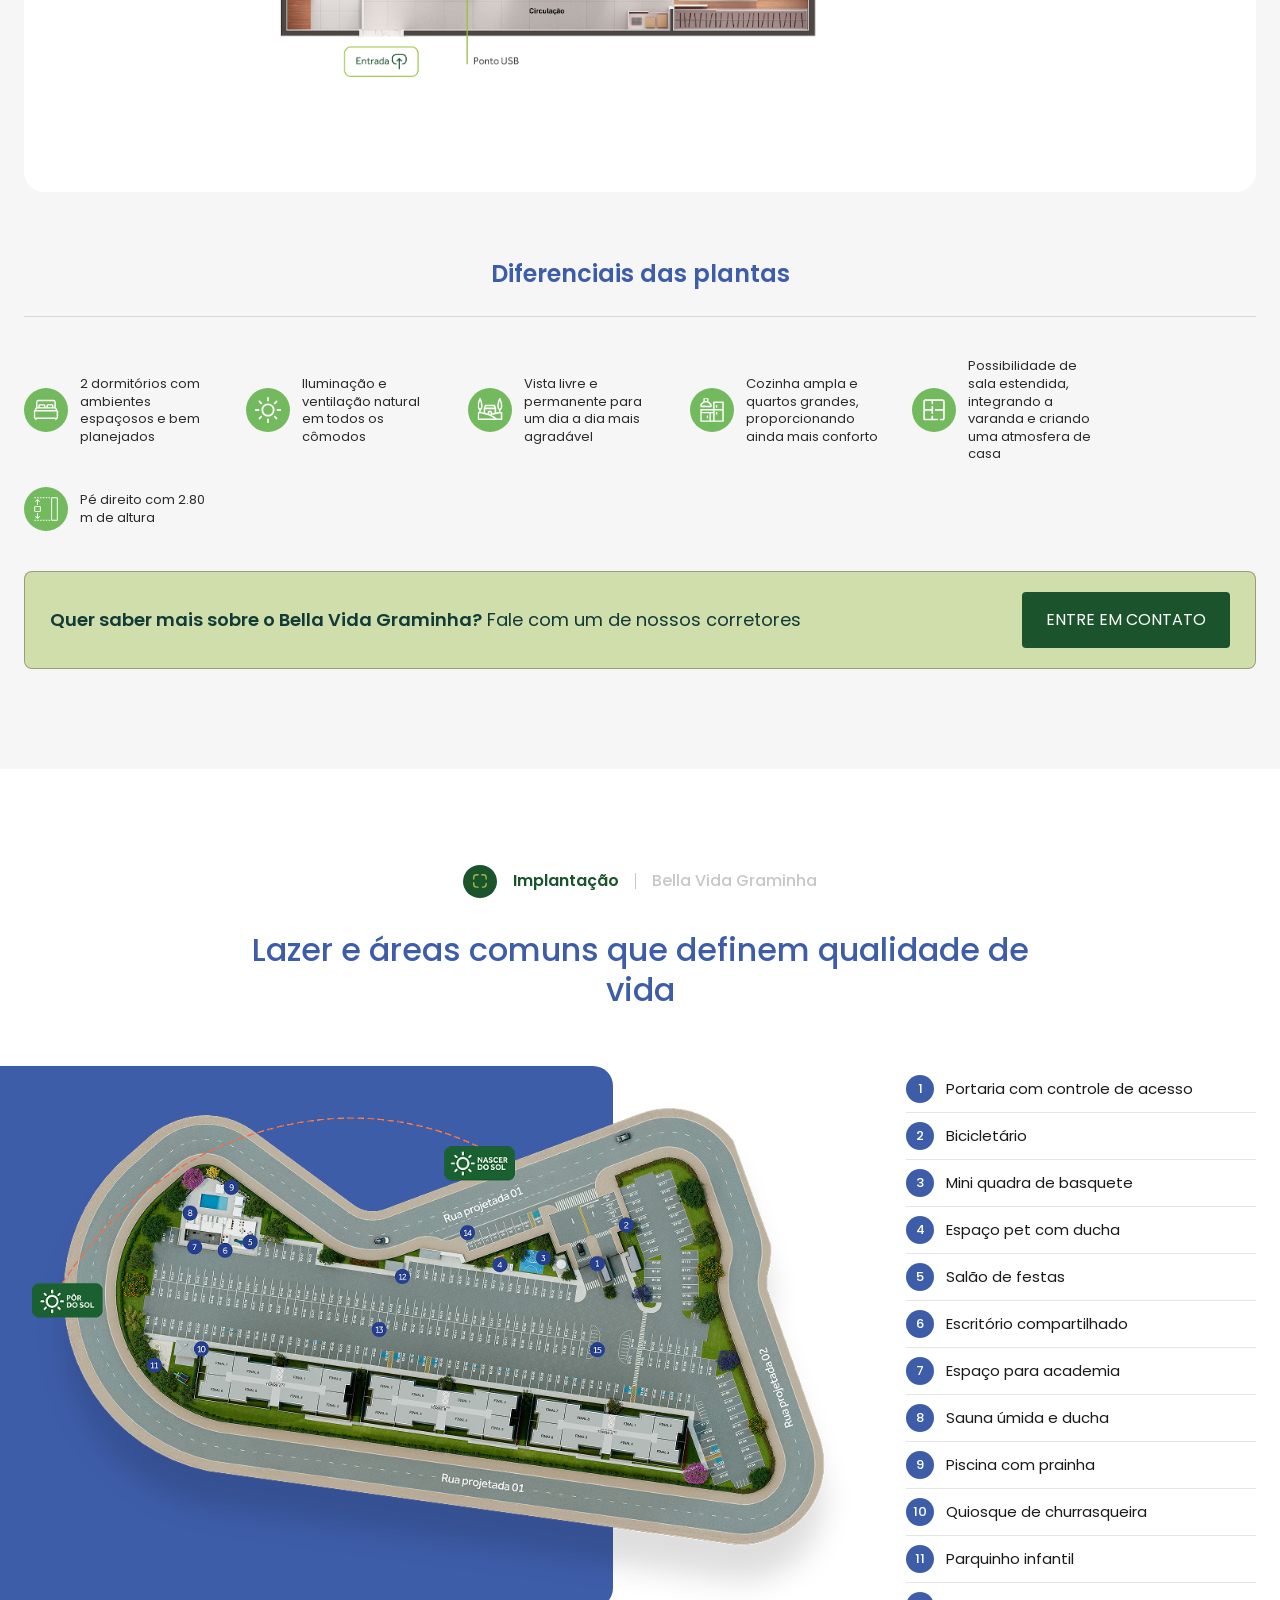
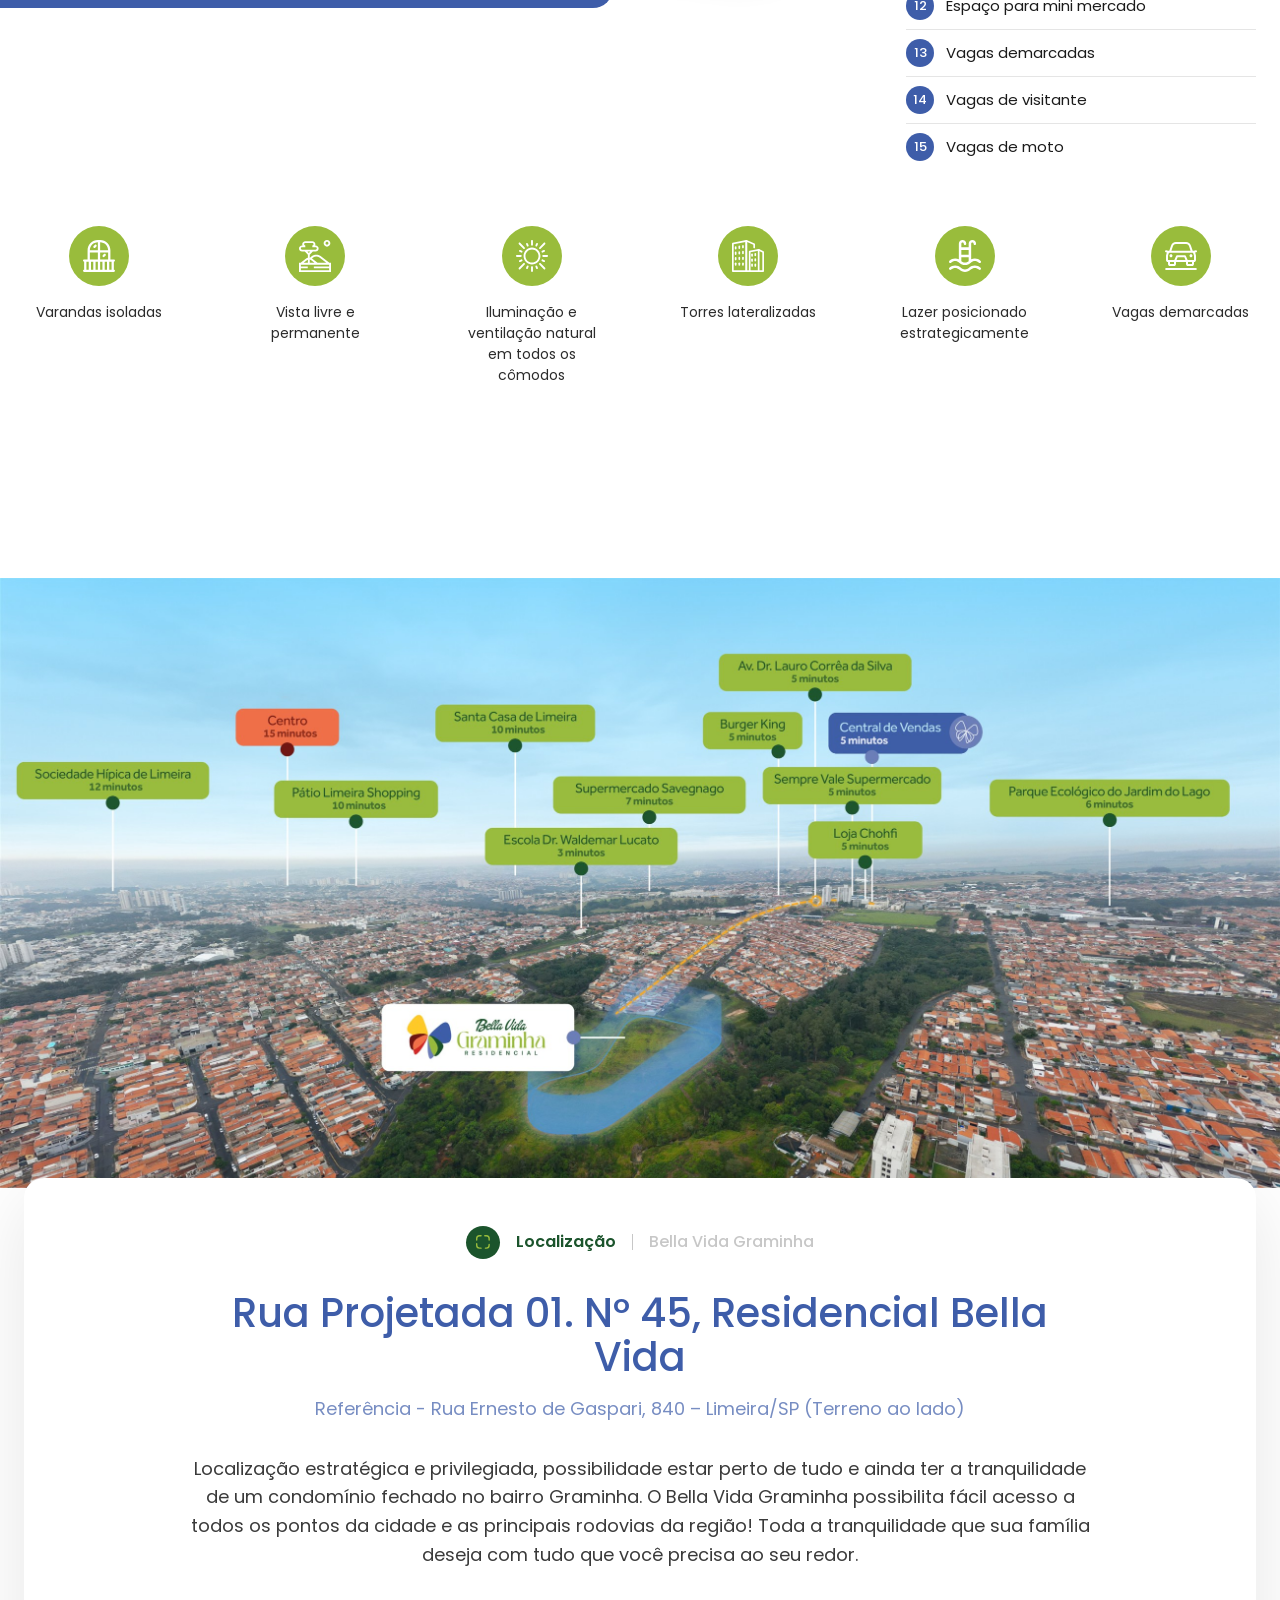
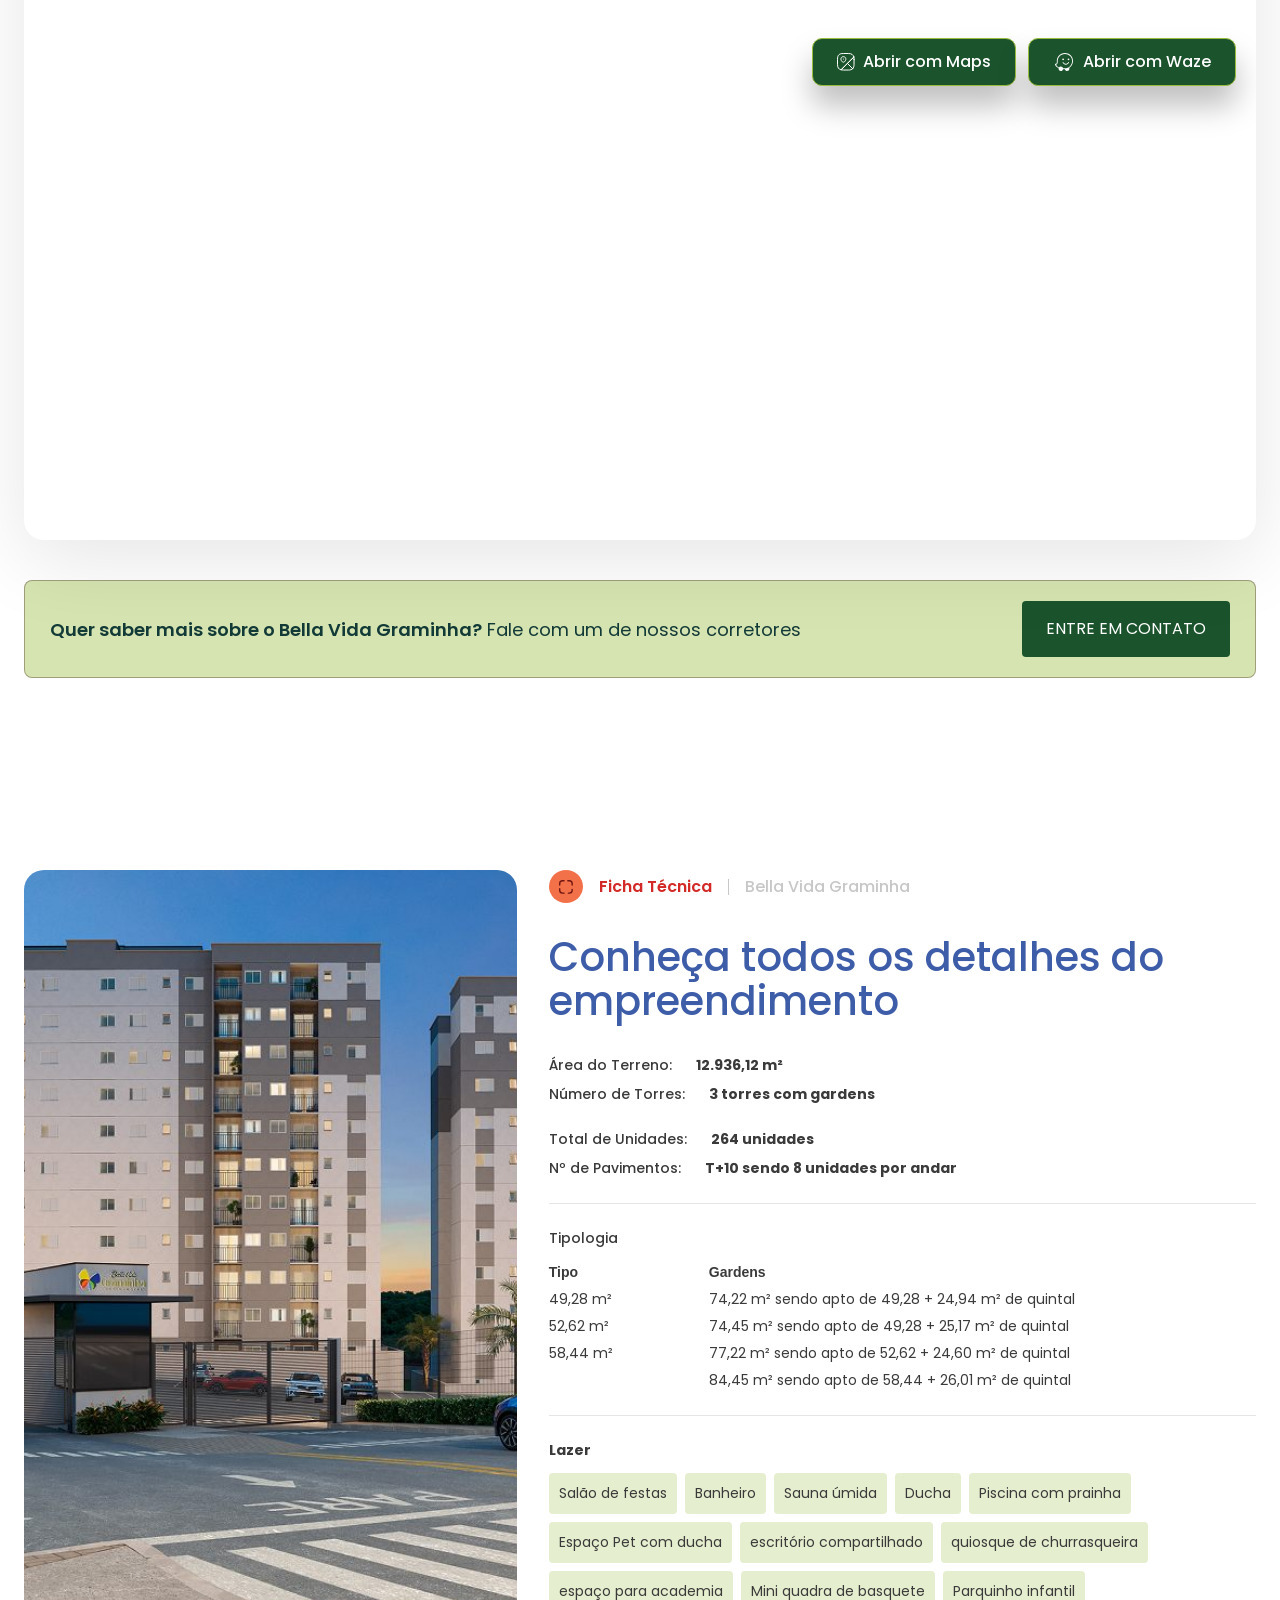
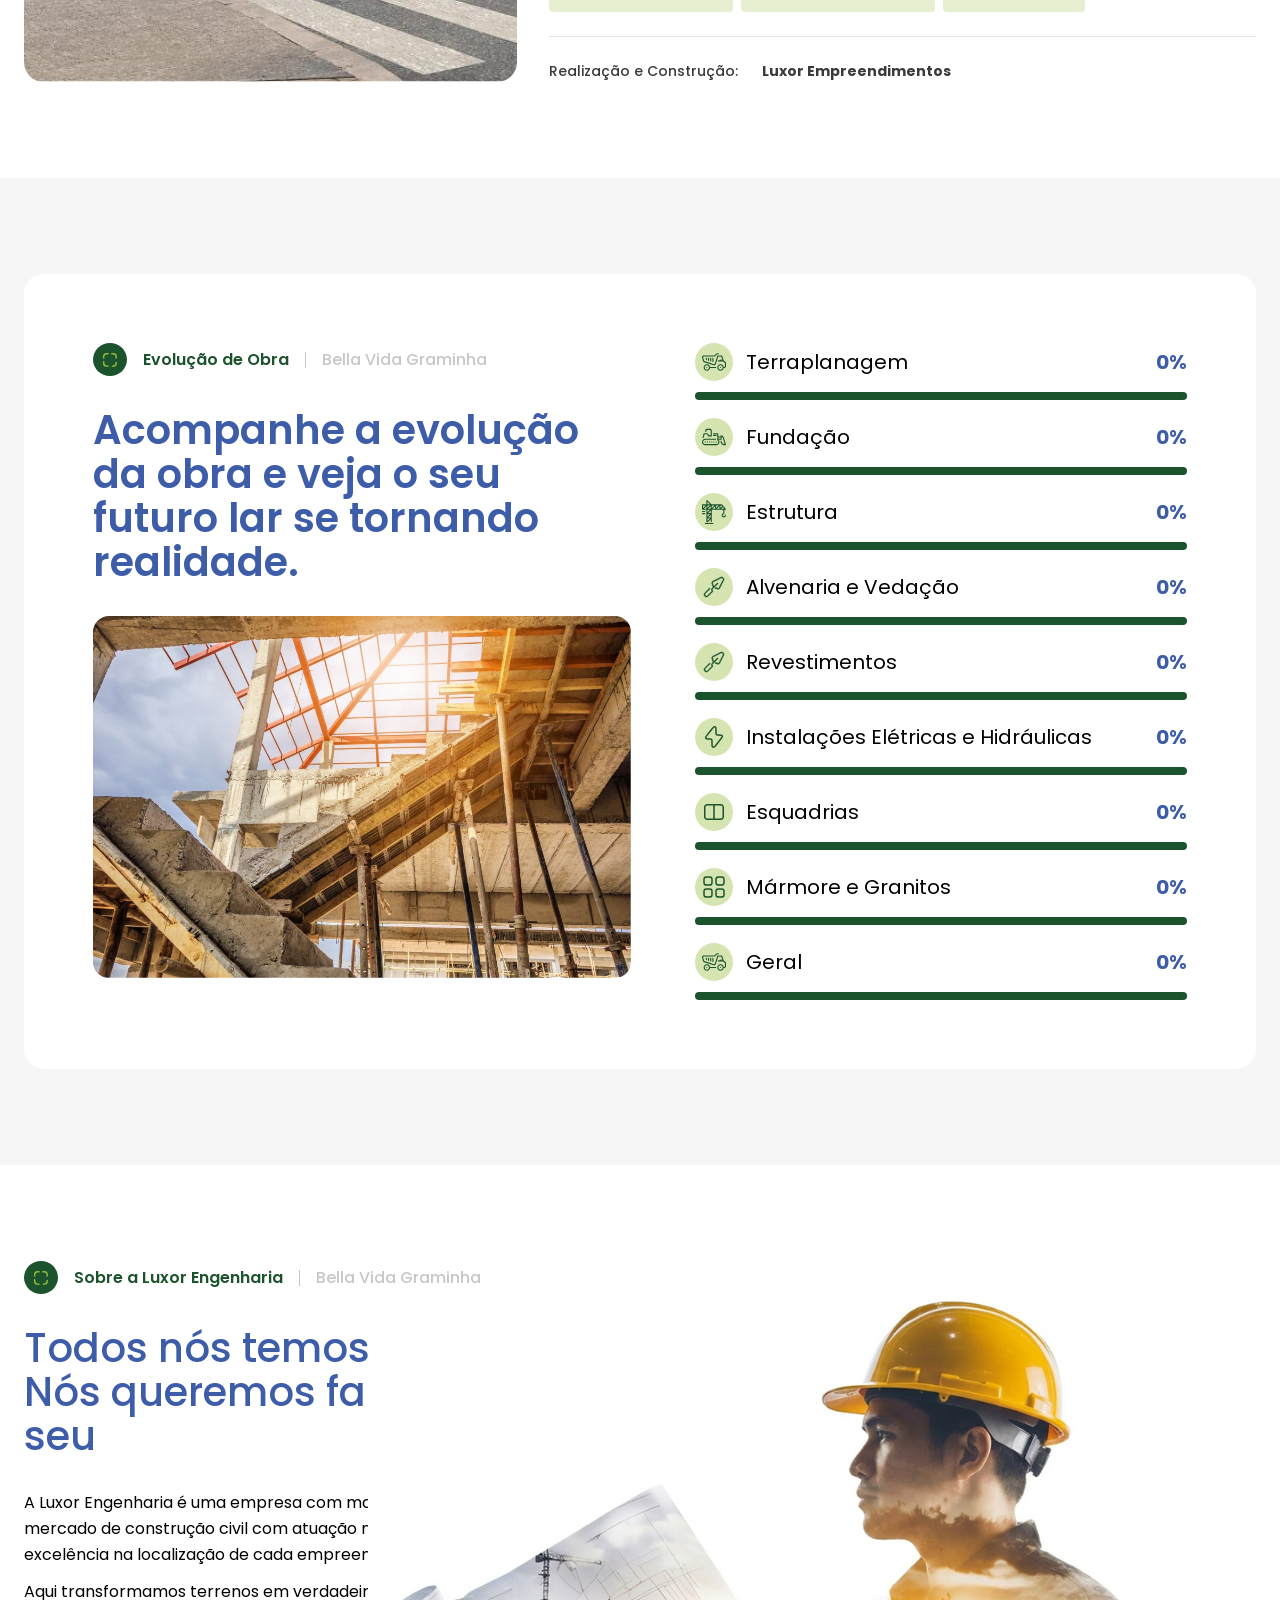
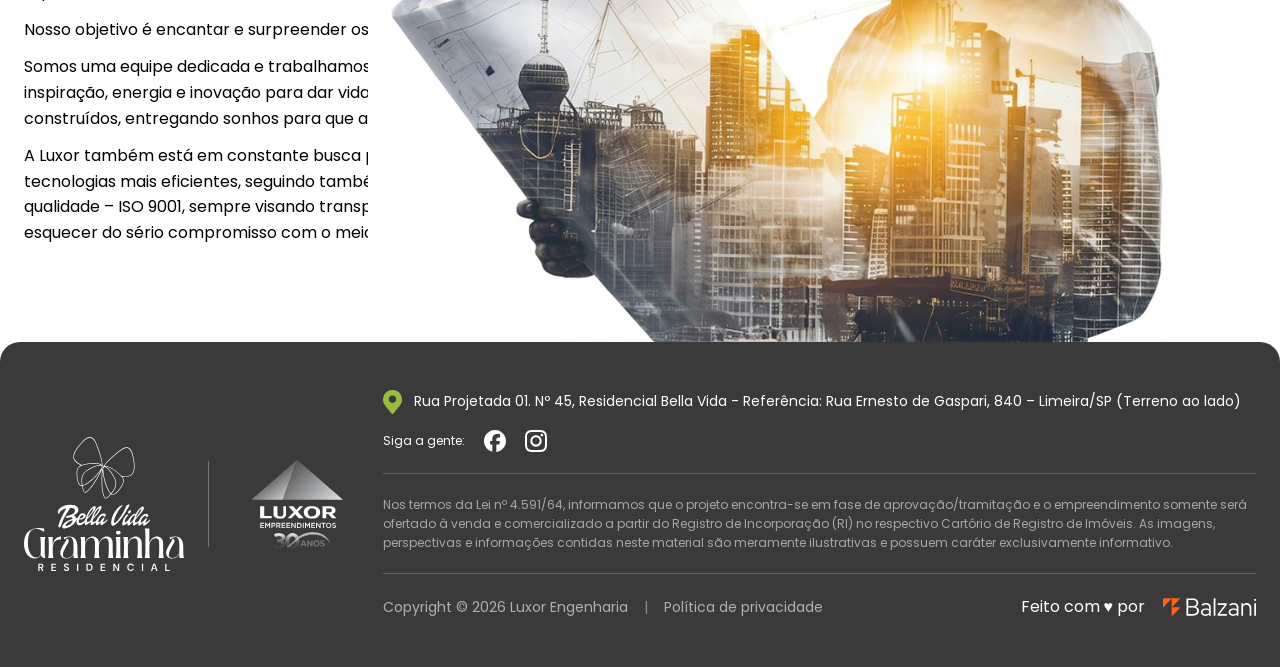
==== commit fbacd29f: "Corrige CSS/JS quebrados por cache (bump de versao) e altera "Playground" para "Parquinho infantil" " ====
--- a/teste/index.html
+++ b/teste/index.html
@@ -10,7 +10,7 @@
   <link rel="preconnect" href="https://fonts.gstatic.com" crossorigin>
   <link href="https://fonts.googleapis.com/css2?family=Poppins:wght@400;500;600;700&display=swap" rel="stylesheet">
   <link rel="stylesheet" href="https://use.typekit.net/txp2snz.css">
-  <link rel="stylesheet" href="css/main.css?v=136">
+  <link rel="stylesheet" href="css/main.css?v=137">
 </head>
 <body>
 
@@ -144,7 +144,7 @@
           <li><img src="assets/icons/icon-play-bullet.svg" alt="" width="8" height="10"><span>Espaço pet</span></li>
           <li><img src="assets/icons/icon-play-bullet.svg" alt="" width="8" height="10"><span>Banheiros</span></li>
           <li><img src="assets/icons/icon-play-bullet.svg" alt="" width="8" height="10"><span>Sauna úmida e ducha</span></li>
-          <li><img src="assets/icons/icon-play-bullet.svg" alt="" width="8" height="10"><span>Playground</span></li>
+          <li><img src="assets/icons/icon-play-bullet.svg" alt="" width="8" height="10"><span>Parquinho infantil</span></li>
           <li><img src="assets/icons/icon-play-bullet.svg" alt="" width="8" height="10"><span>Quiosque com churrasqueira</span></li>
           <li><img src="assets/icons/icon-play-bullet.svg" alt="" width="8" height="10"><span>Piscina com prainha</span></li>
           <li><img src="assets/icons/icon-play-bullet.svg" alt="" width="8" height="10"><span>Escritório compartilhado</span></li>
@@ -1245,6 +1245,6 @@
     </button>
   </div>
 
-  <script src="js/main.js?v=15"></script>
+  <script src="js/main.js?v=16"></script>
 </body>
 </html>
